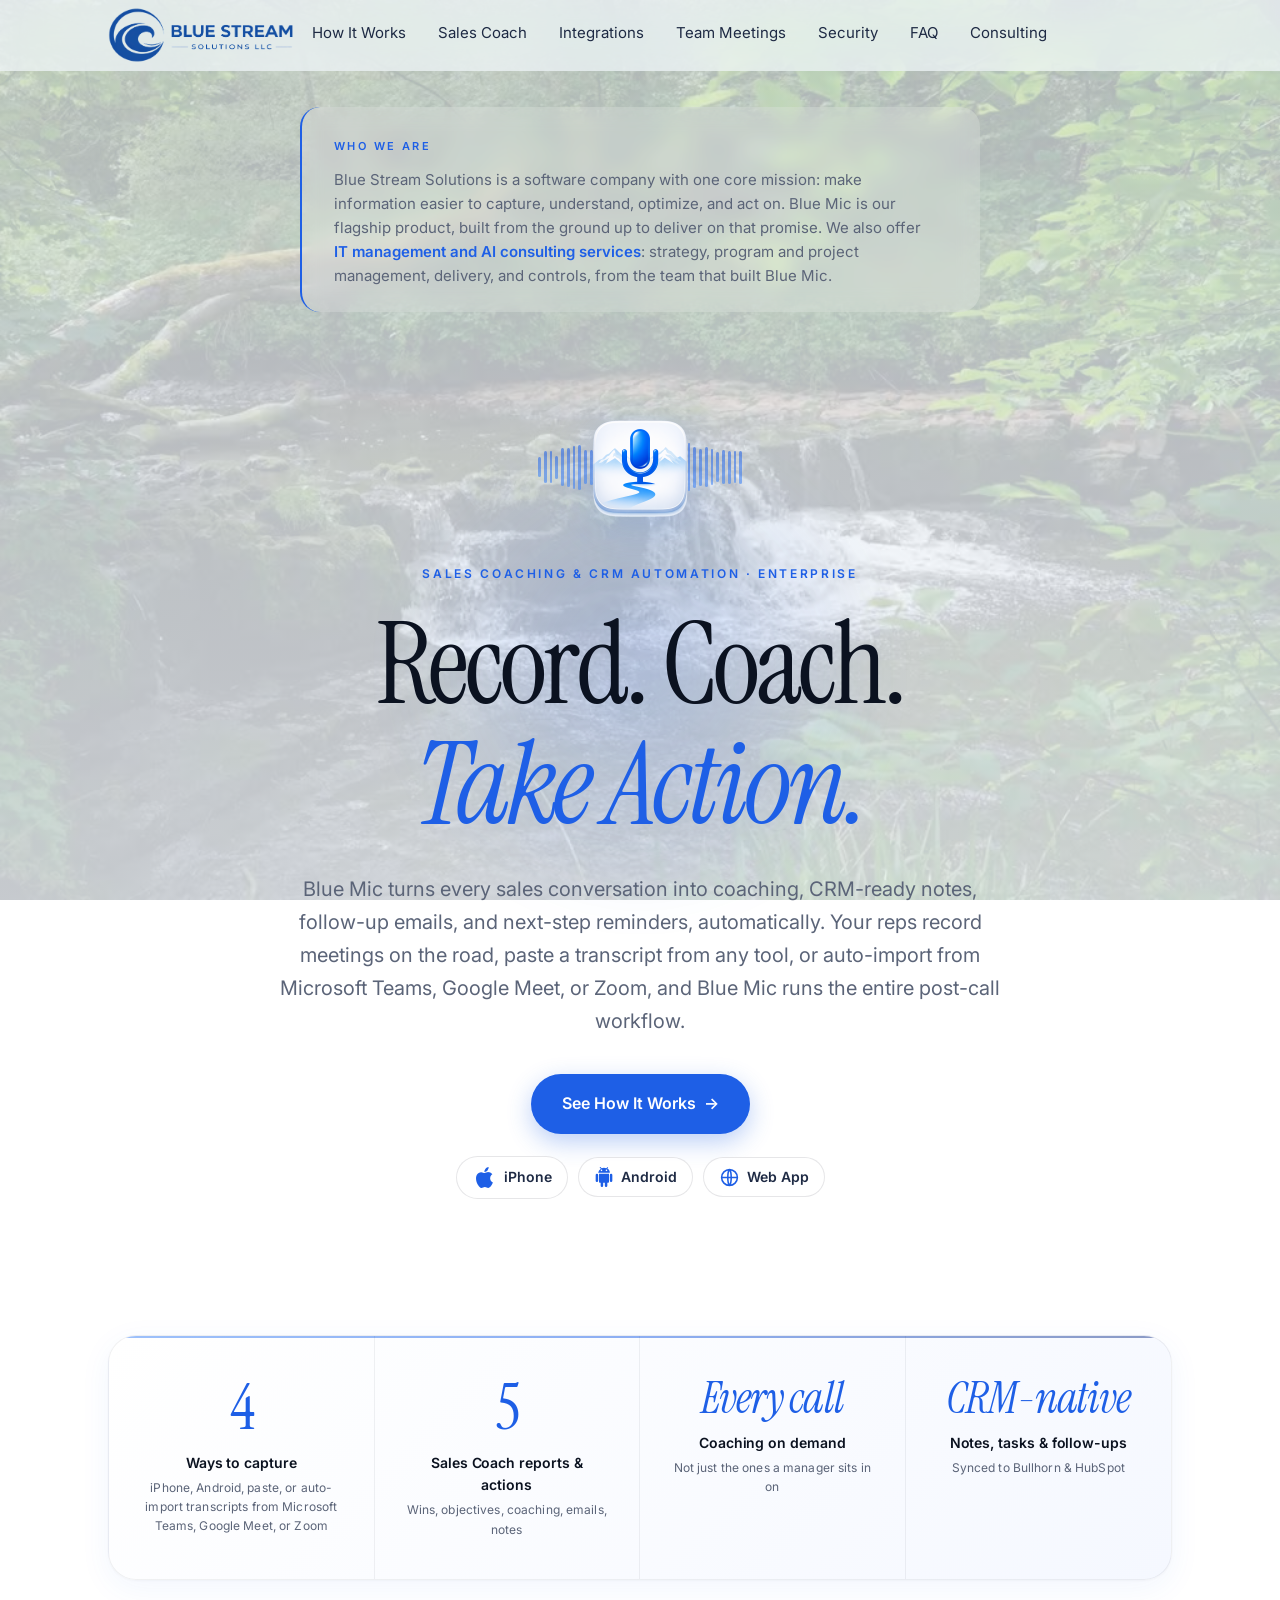
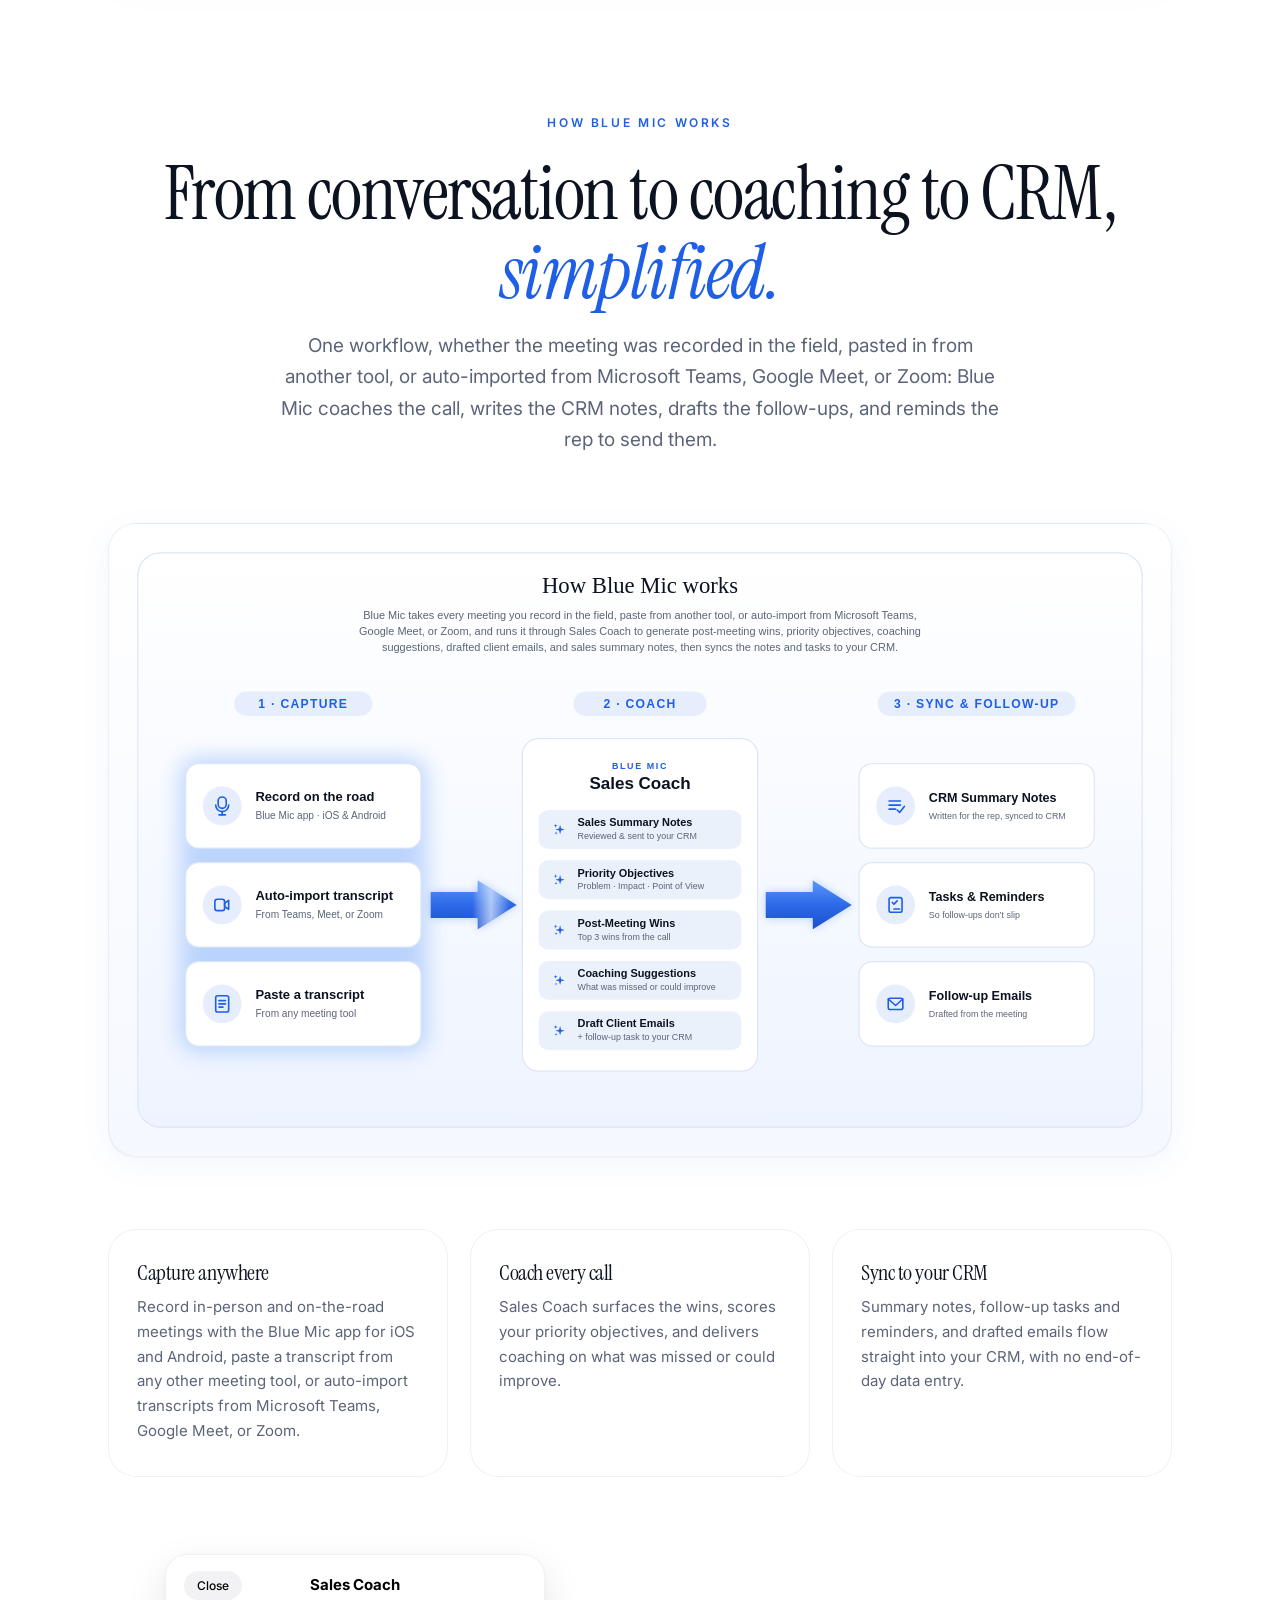
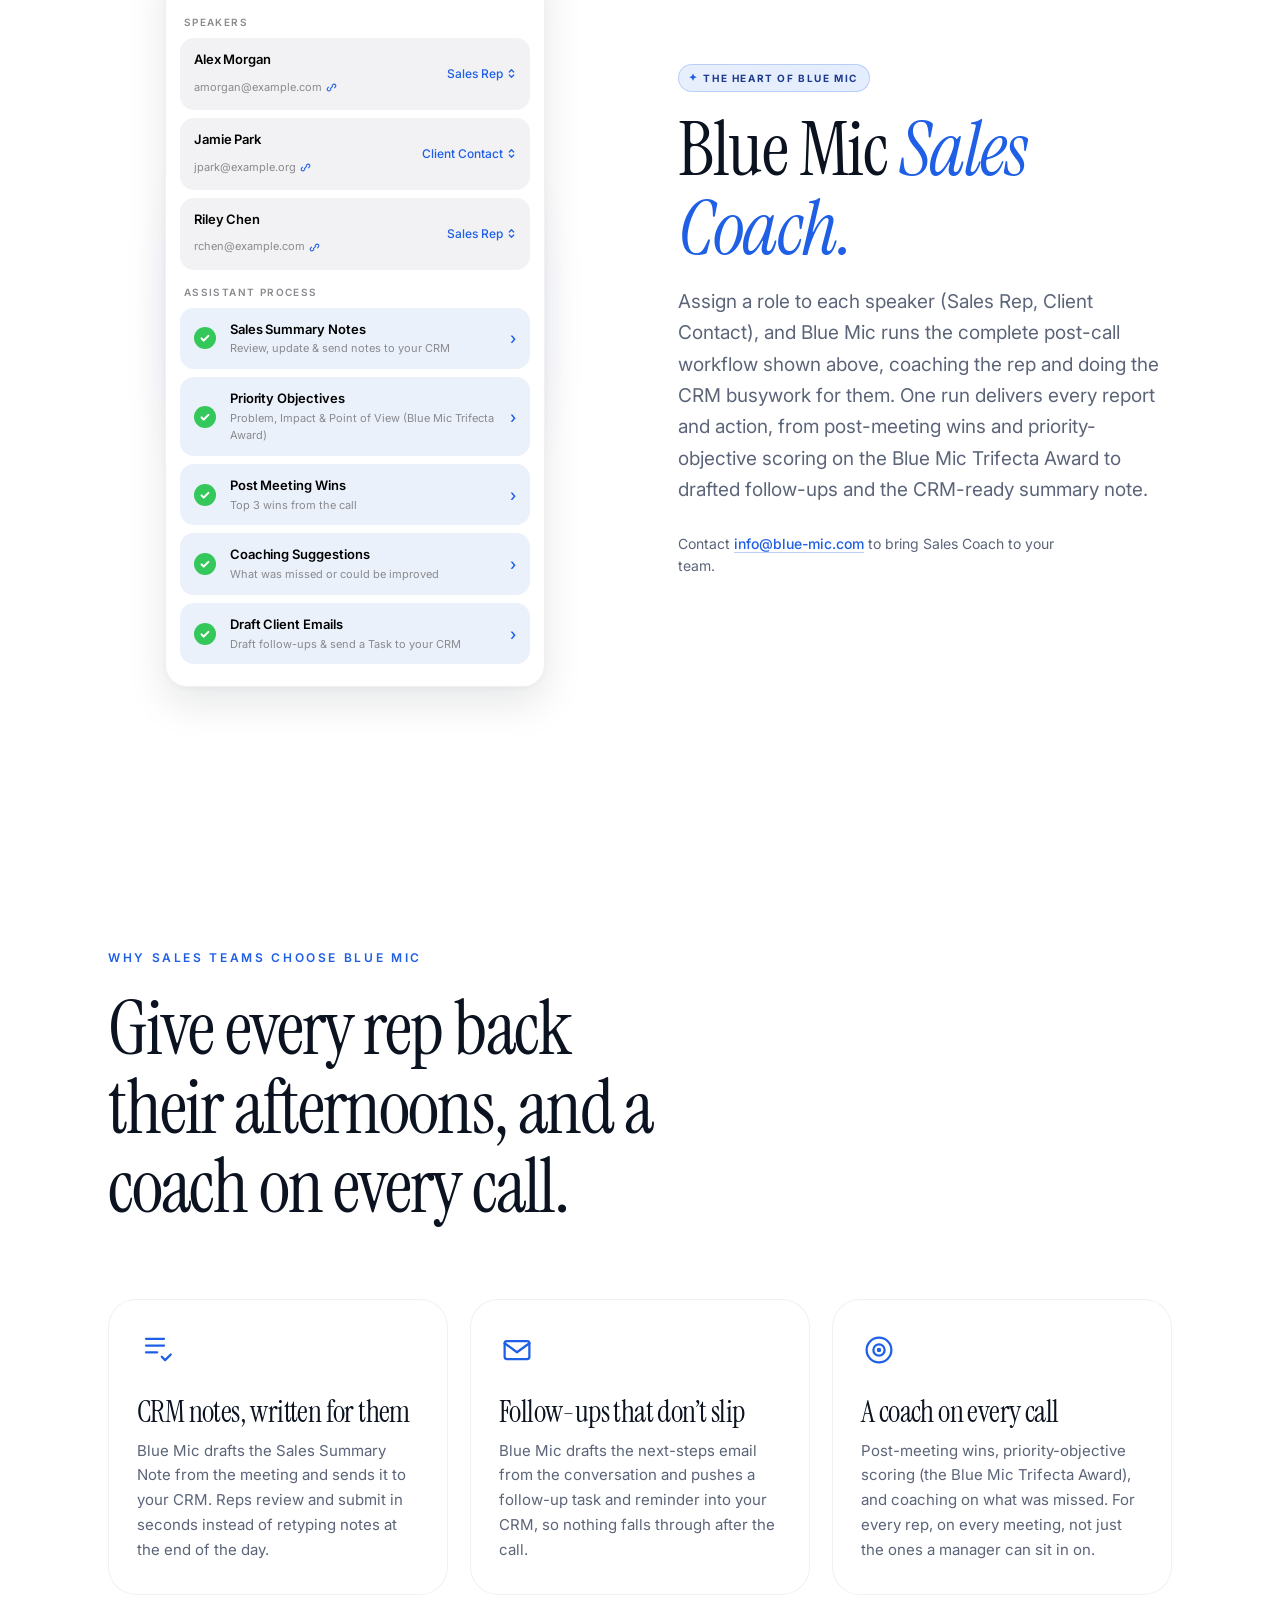
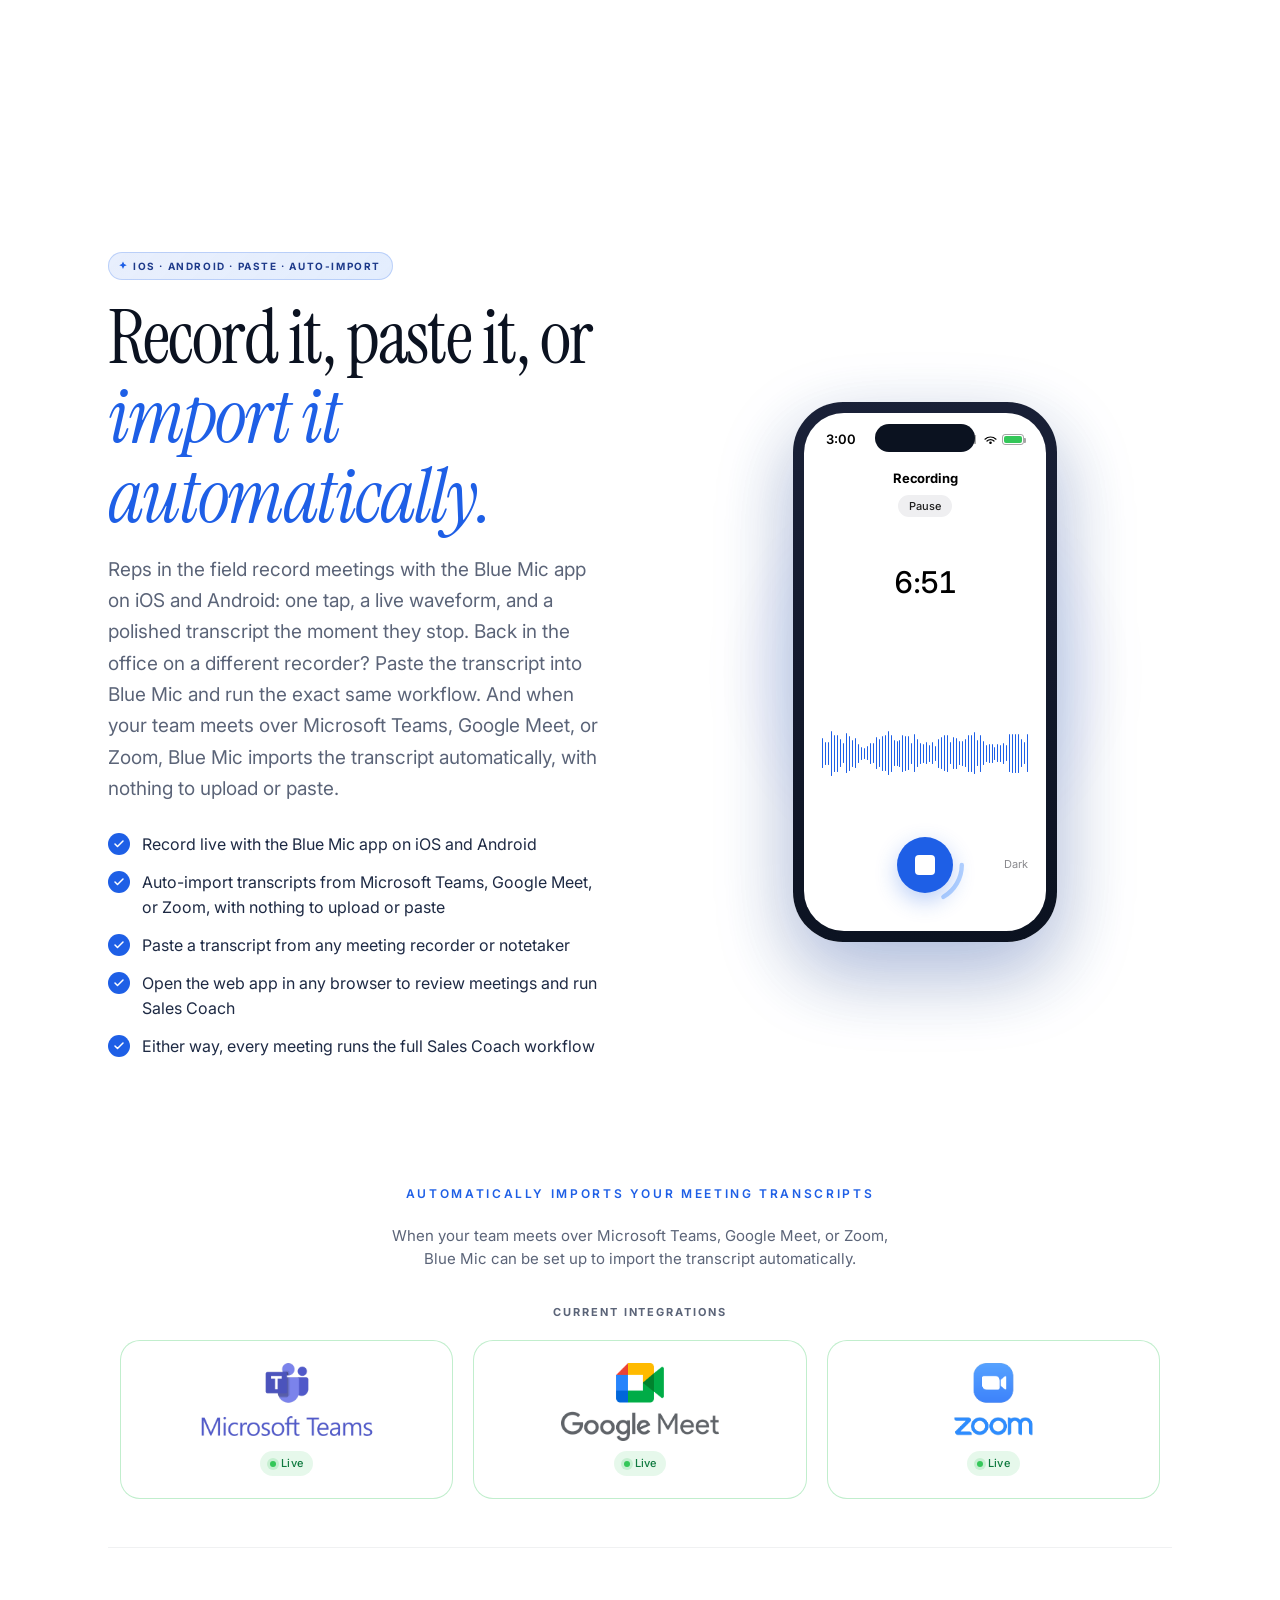
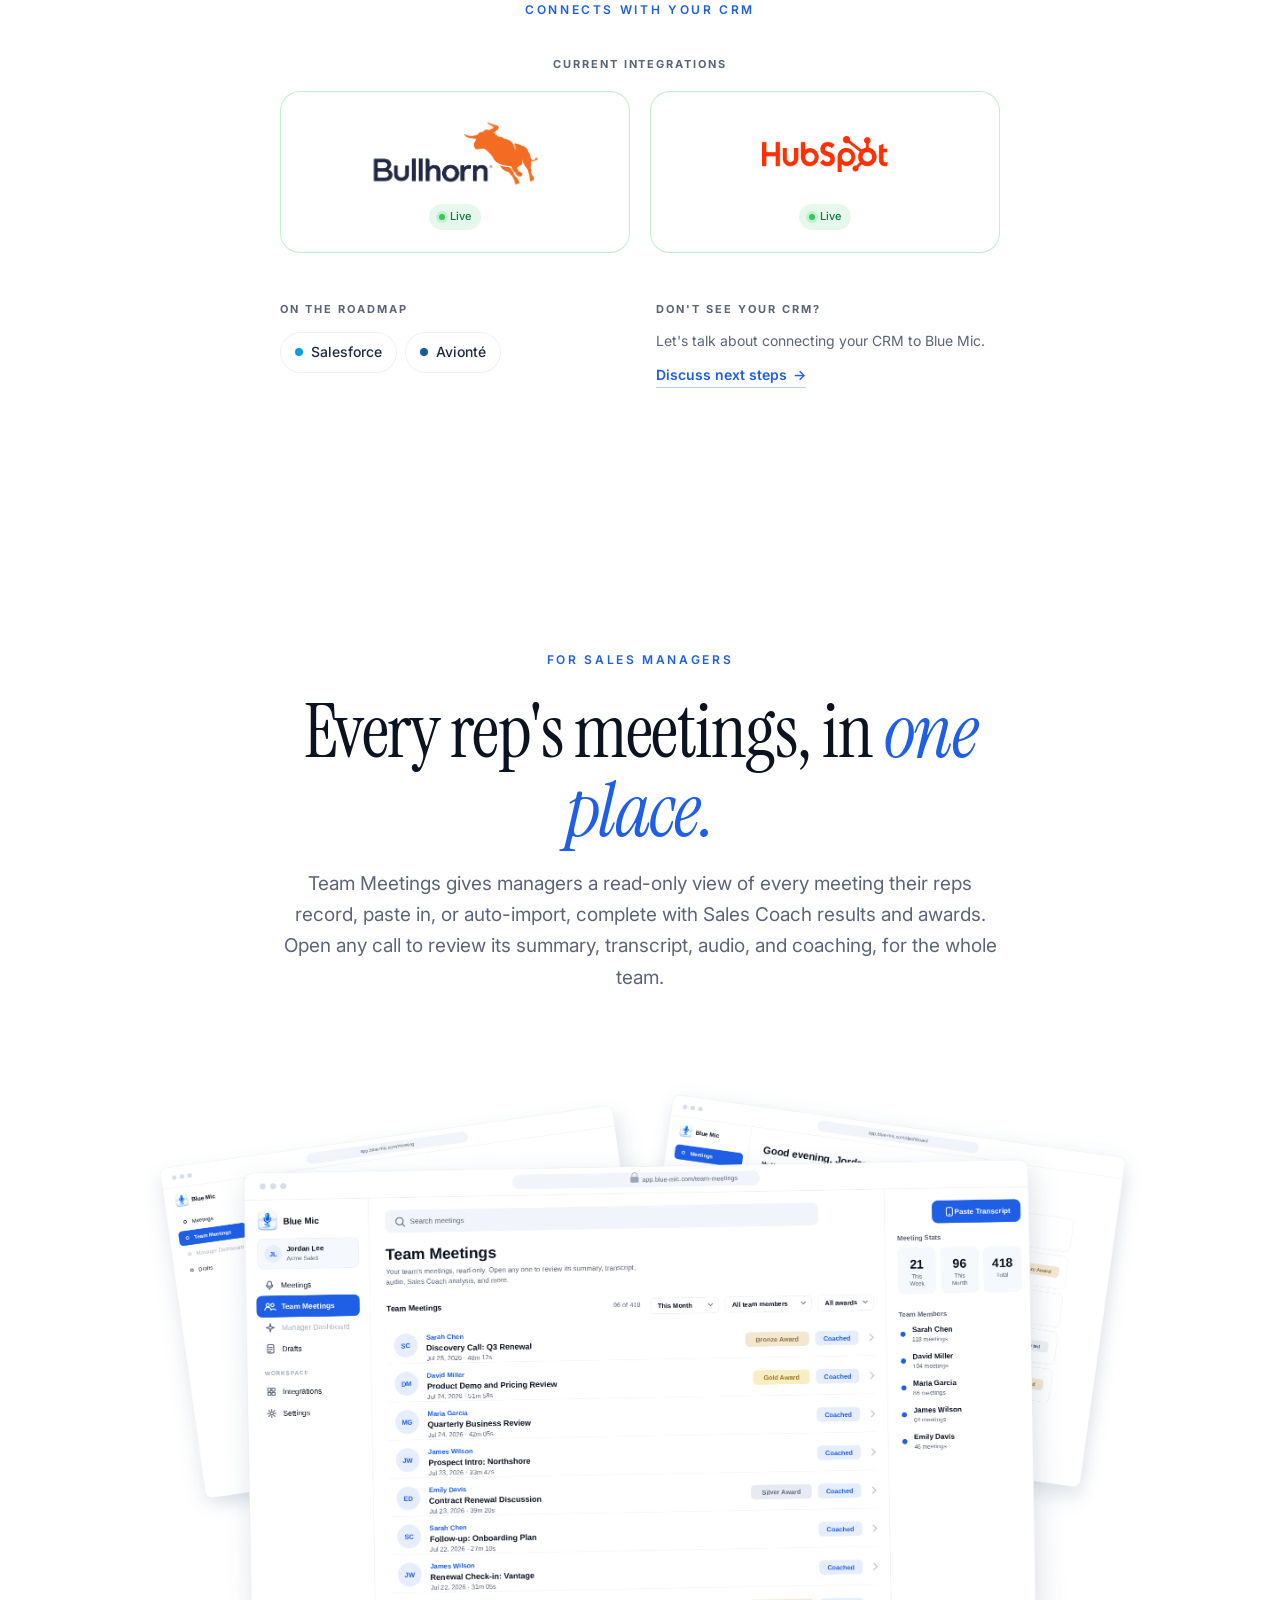
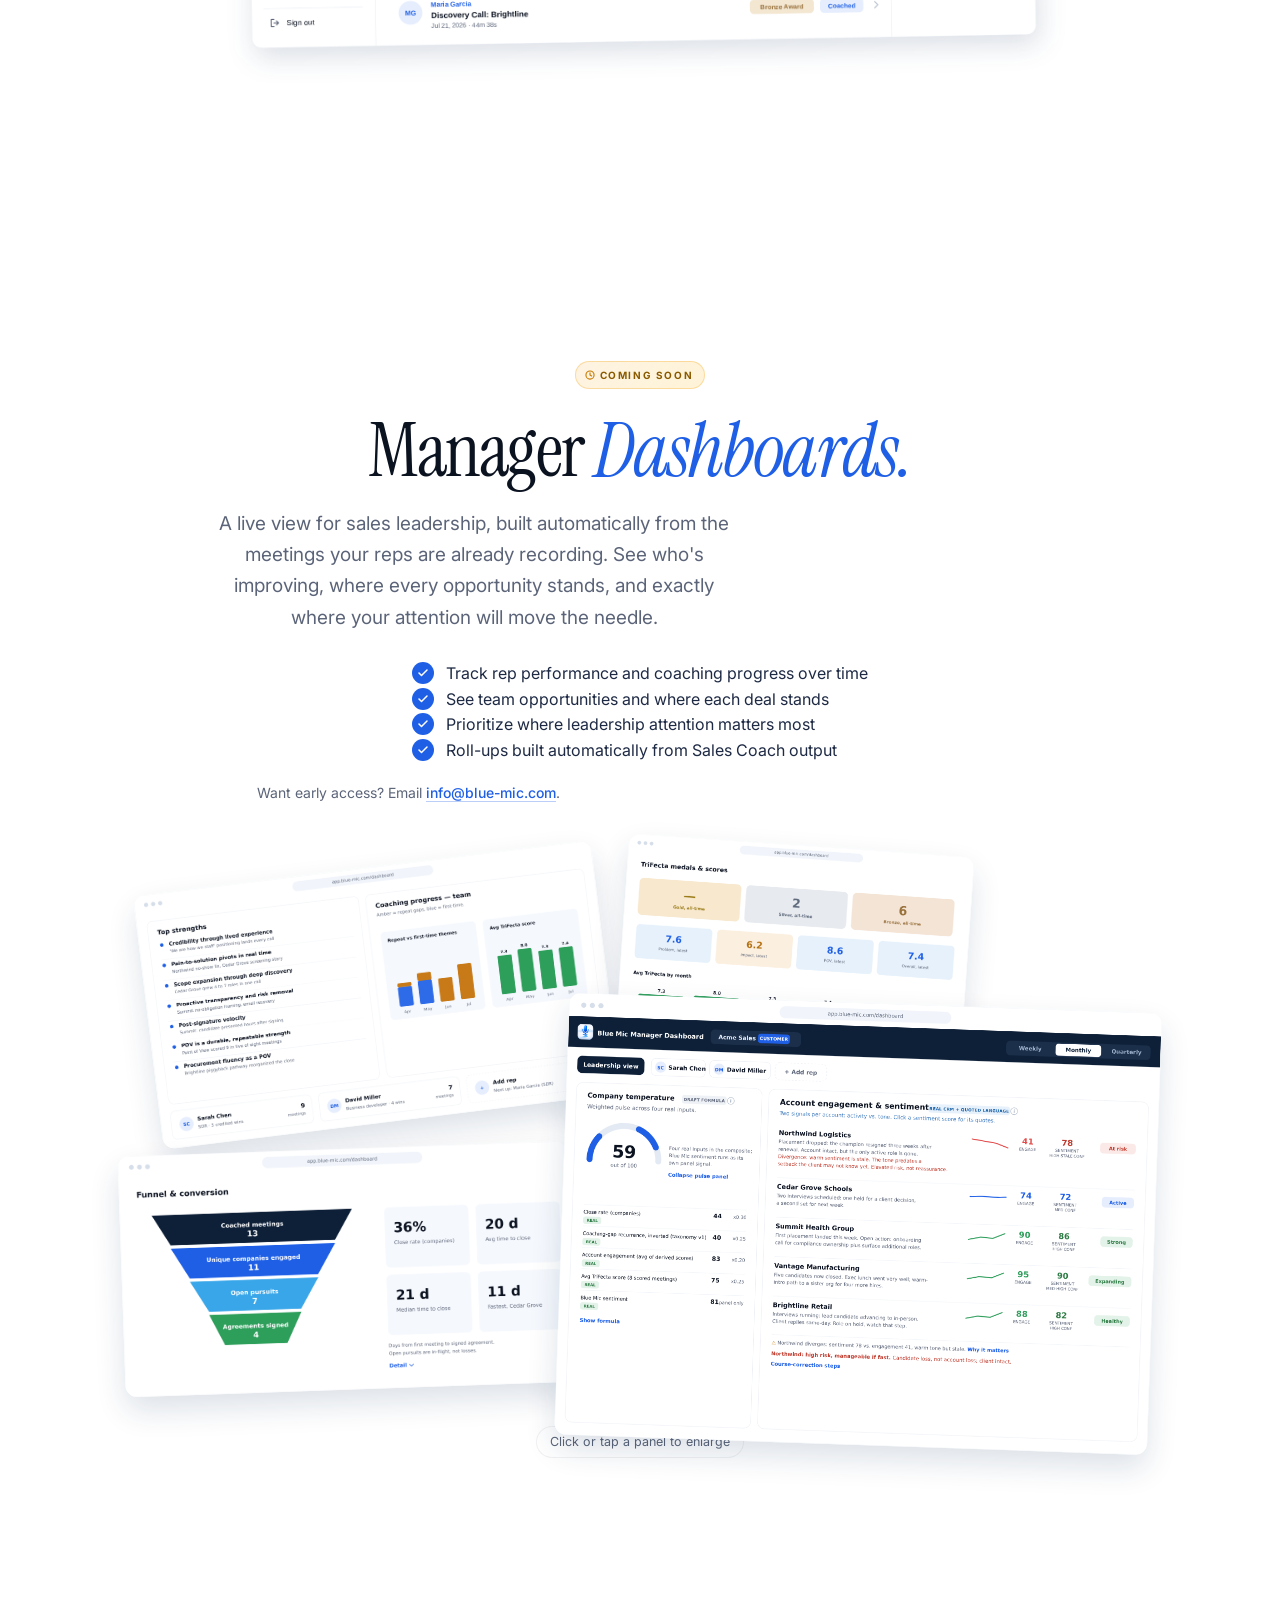
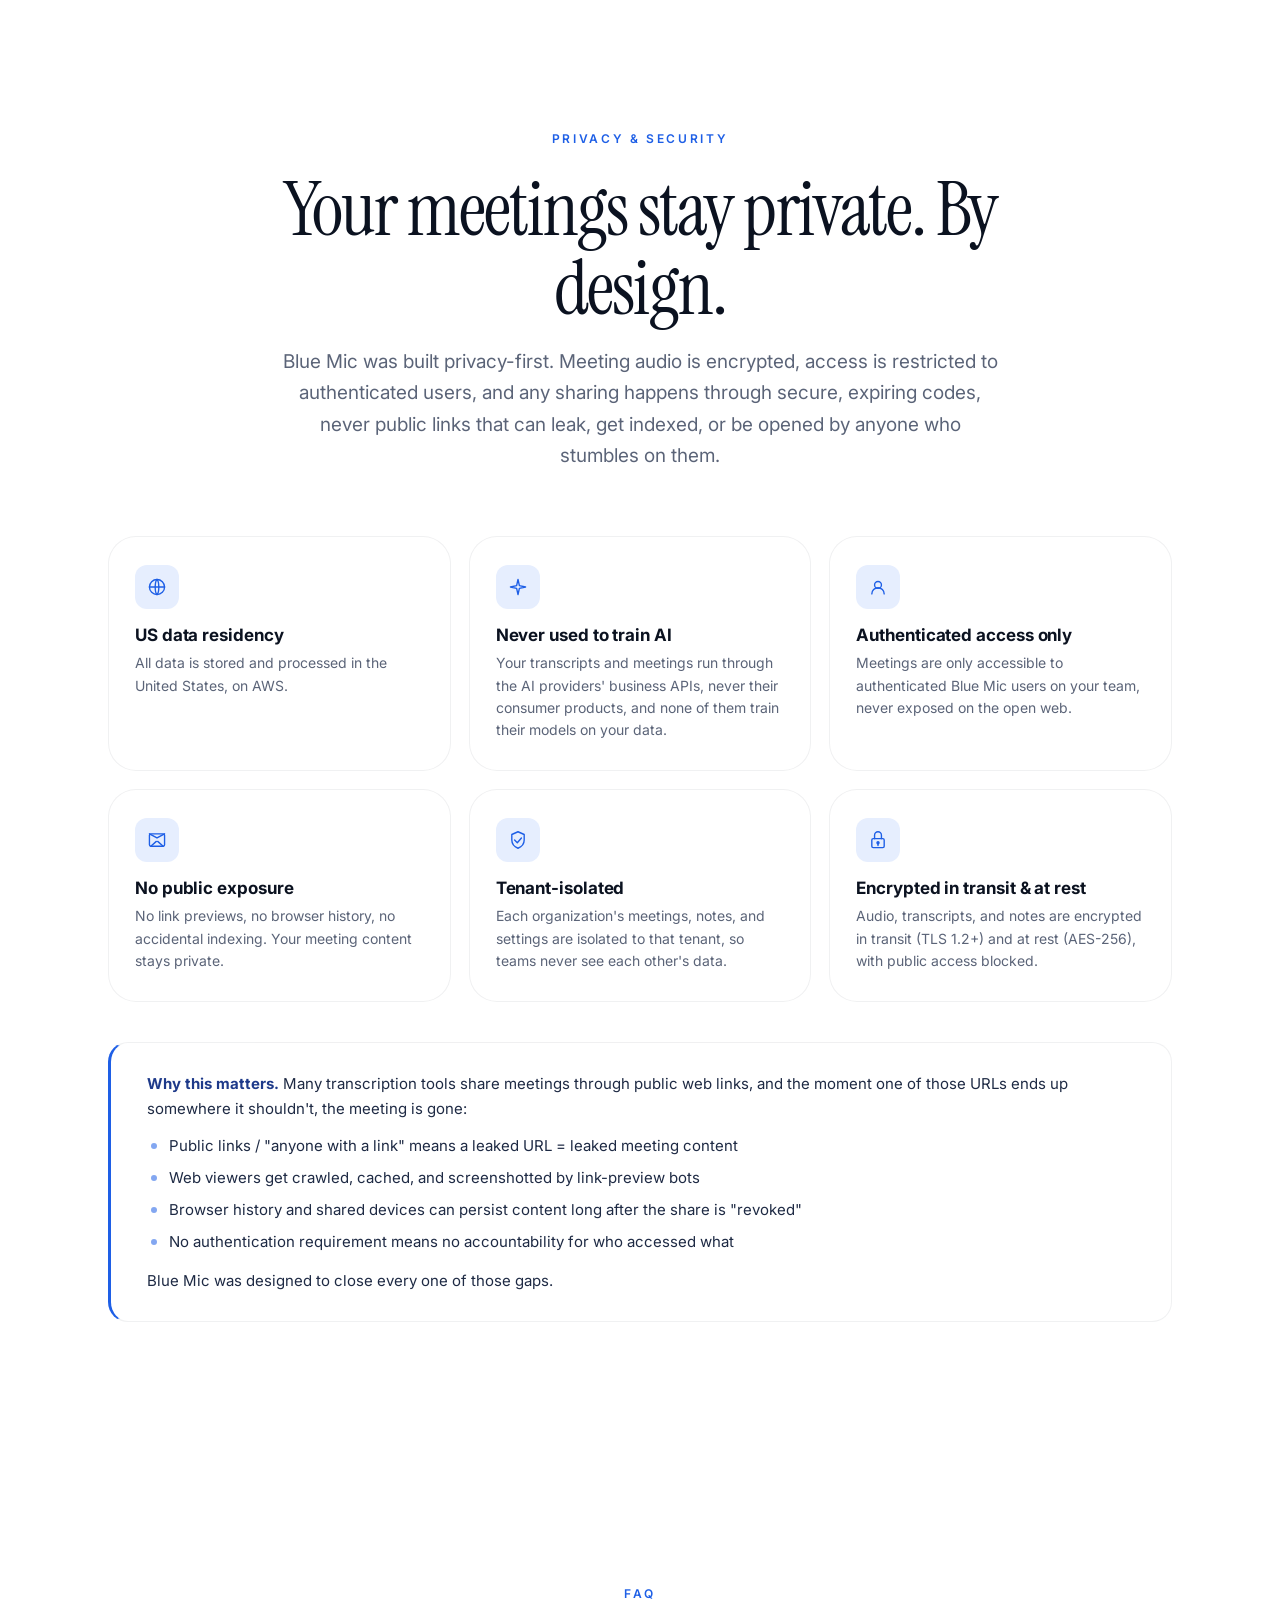
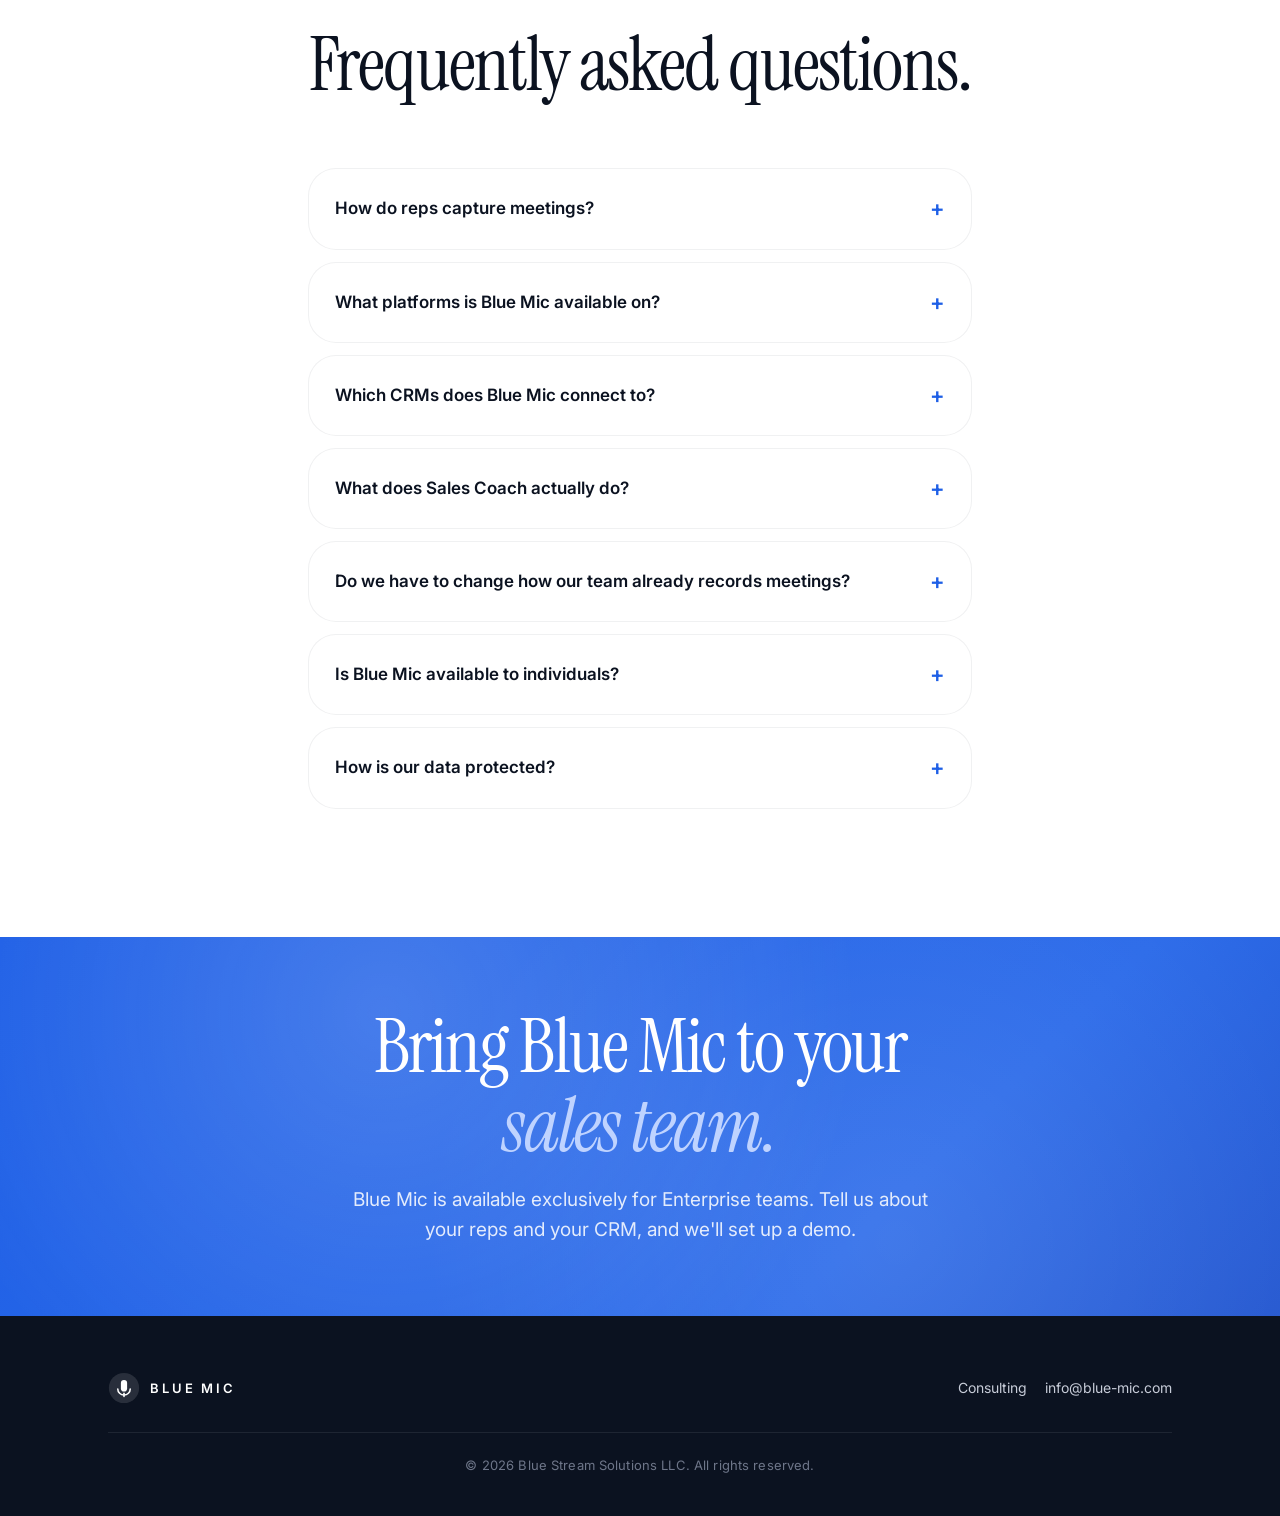
==== index.html @ 62199af9 "Add files via upload" ====
<!doctype html>
<html lang="en">
<head>
<meta charset="utf-8" />
<meta name="viewport" content="width=device-width,initial-scale=1,viewport-fit=cover" />
<title>Blue Stream Solutions | Blue Mic Sales Coaching &amp; CRM Automation for Enterprise Teams</title>
<meta name="description" content="Blue Mic turns every sales conversation into CRM-ready notes, coaching, follow-up emails, and next steps, automatically. Reps record on the road with the iOS &amp; Android app, paste a transcript from any tool, or auto-import from Microsoft Teams, Google Meet, or Zoom. Enterprise only." />
<meta name="theme-color" content="#F1F5FB" />
<meta property="og:title" content="Blue Stream Solutions | Blue Mic Sales Coaching &amp; CRM Automation for Enterprise Teams" />
<meta property="og:description" content="Blue Mic, by Blue Stream Solutions: every sales call, coached and in your CRM. It drafts summary notes, follow-up emails, and reminders, and syncs them straight into your CRM." />
<meta property="og:type" content="website" />
<meta property="og:image" content="https://bluestreamsolutions.com/blue-mic-workflow.png" />
<meta property="og:url" content="https://bluestreamsolutions.com/" />
<link rel="canonical" href="https://bluestreamsolutions.com/" />
<link rel="icon" type="image/png" href="favicon.png" />

<link rel="preconnect" href="https://fonts.googleapis.com" />
<link rel="preconnect" href="https://fonts.gstatic.com" crossorigin />
<link href="https://fonts.googleapis.com/css2?family=Instrument+Serif:ital@0;1&family=Inter:wght@400;500;600;700&display=swap" rel="stylesheet" />

<link rel="stylesheet" href="styles.css?v=2" />

<!-- v3 additions: Enterprise re-focus components (nav CTA, workflow figure,
     two-entry capture, manager dashboard preview, coming-soon badge). Kept
     inline so styles.css is untouched. -->
<style>
  /* Workflow figure (holds the SVG diagram) */
  .workflow-figure {
    margin: clamp(40px, 6vw, 68px) auto 0;
    max-width: 1120px;
    background: linear-gradient(180deg, #FFFFFF 0%, #F5F8FF 100%);
    border: 1px solid var(--line-soft);
    border-radius: var(--radius-lg);
    padding: clamp(14px, 2.4vw, 28px);
    box-shadow: 0 8px 32px rgba(30,95,230,0.06), 0 1px 3px rgba(11,18,32,0.04);
  }
  .workflow-figure img { width: 100%; height: auto; display: block; border-radius: 12px; }

  /* Coming-soon badge (amber variant of .tier-badge) */
  .tier-badge--soon {
    color: #8A5A00;
    background: linear-gradient(135deg, rgba(245,158,11,0.12), rgba(251,191,36,0.18));
    border-color: rgba(245,158,11,0.30);
  }
  .tier-badge--soon svg { color: #C77A00; }

  /* Manager dashboard preview card */
  .dash-card {
    position: relative;
    z-index: 1;
    width: 100%;
    max-width: 380px;
    background: white;
    border-radius: 22px;
    padding: 18px 16px 16px;
    box-shadow: 0 16px 40px rgba(11,18,32,0.10), 0 2px 6px rgba(11,18,32,0.04);
    border: 1px solid var(--line-soft);
    font-family: var(--font-sans);
    color: #000;
  }
  .dash-head { display: flex; justify-content: space-between; align-items: center; margin-bottom: 14px; padding: 0 2px; }
  .dash-title { font-size: 15px; font-weight: 700; letter-spacing: -0.01em; color: #0B1220; }
  .dash-soon {
    font-size: 10px; font-weight: 700; letter-spacing: 0.12em; text-transform: uppercase;
    color: #8A5A00; background: rgba(245,158,11,0.16); padding: 4px 9px; border-radius: 999px;
  }
  .dash-kpis { display: grid; grid-template-columns: 1fr 1fr; gap: 10px; margin-bottom: 16px; }
  .dash-kpi { background: #F5F8FF; border: 1px solid var(--line-soft); border-radius: 14px; padding: 12px 14px; }
  .dash-kpi .k { font-size: 9.5px; font-weight: 700; letter-spacing: 0.12em; text-transform: uppercase; color: var(--muted); margin-bottom: 7px; }
  .dash-kpi .v { font-family: var(--font-serif); font-size: 27px; line-height: 1; color: var(--blue); }
  .dash-label { font-size: 10px; font-weight: 700; letter-spacing: 0.14em; text-transform: uppercase; color: #8A8A8E; margin: 4px 2px 10px; }
  .dash-rep { display: grid; grid-template-columns: 58px 1fr 34px; gap: 10px; align-items: center; margin-bottom: 10px; font-size: 12px; color: var(--ink-2); }
  .dash-rep .nm { font-weight: 600; color: #0B1220; }
  .dash-bar { height: 8px; border-radius: 999px; background: var(--bg-soft); overflow: hidden; }
  .dash-bar span { display: block; height: 100%; border-radius: 999px; background: linear-gradient(90deg, var(--blue-bright), var(--blue)); }
  .dash-rep .pct { font-weight: 600; color: var(--ink); font-variant-numeric: tabular-nums; text-align: right; }
  /* CRM integrations: Bullhorn + HubSpot side by side */
  .crm-current-title { text-align: center; margin-bottom: 18px; }
  .crm-current-grid { display: grid; grid-template-columns: 1fr 1fr; gap: 20px; max-width: 720px; margin: 0 auto clamp(32px, 5vw, 48px); }
  .transcript-grid { display: grid; grid-template-columns: 1fr 1fr 1fr; gap: 20px; max-width: 1040px; margin: 0 auto clamp(32px, 5vw, 48px); }
  .crm-secondary { display: grid; grid-template-columns: 1fr 1fr; gap: 32px; max-width: 720px; margin: 0 auto; align-items: start; }
  @media (max-width: 760px) {
    .crm-current-grid { grid-template-columns: 1fr; max-width: 420px; }
    .transcript-grid { grid-template-columns: 1fr; max-width: 460px; }
    .crm-secondary { grid-template-columns: 1fr; max-width: 420px; gap: 28px; }
  }

  /* Platform availability badges (hero) */
  .platforms { display: flex; justify-content: center; align-items: center; flex-wrap: wrap; gap: 10px; margin-top: 22px; }
  .platform { display: inline-flex; align-items: center; gap: 7px; padding: 8px 15px; border: 1px solid var(--line); border-radius: 999px; background: rgba(255,255,255,0.72); font-size: 14px; font-weight: 600; color: var(--ink-2); }
  .platform svg { width: 15px; height: 15px; color: var(--blue); }

  /* Interactive Manager Dashboard mockup */
  .mgr-figure { position: relative; max-width: 1180px; margin: clamp(8px, 1.5vw, 20px) auto 0; aspect-ratio: 1860 / 1124; }
  .mgr-win { position: absolute; padding: 0; border: 0; background: none; -webkit-appearance: none; appearance: none; cursor: zoom-in; transform: translate(-50%, -50%) rotate(var(--rot, 0deg)); transform-origin: center; transition: transform .3s cubic-bezier(.2,.7,.2,1); }
  .mgr-win > img { width: 100%; height: auto; display: block; border-radius: 12px; box-shadow: 0 14px 30px rgba(16,48,92,0.14); transition: box-shadow .3s ease; }
  .mgr-win:hover, .mgr-win:focus-visible { transform: translate(-50%, -50%) rotate(var(--rot, 0deg)) scale(1.05) translateY(-10px); z-index: 30 !important; outline: none; }
  .mgr-win:hover > img, .mgr-win:focus-visible > img { box-shadow: 0 26px 52px rgba(16,48,92,0.20); }
  /* Single-image zoom (Team Meetings hero) */
  .img-zoom { display: block; width: 100%; padding: 0; border: 0; background: none; -webkit-appearance: none; appearance: none; cursor: zoom-in; transition: transform .3s cubic-bezier(.2,.7,.2,1); }
  .img-zoom > img { width: 100%; height: auto; display: block; }
  .img-zoom:hover, .img-zoom:focus-visible { transform: translateY(-6px) scale(1.015); outline: none; }
  .mgr-hint { position: absolute; left: 50%; bottom: 8px; transform: translateX(-50%); font-size: 12.5px; color: var(--muted); background: rgba(255,255,255,0.9); border: 1px solid var(--line-soft); padding: 5px 13px; border-radius: 999px; pointer-events: none; }
  .mgr-lightbox { position: fixed; inset: 0; z-index: 1000; display: flex; align-items: center; justify-content: center; padding: 3vmin; background: rgba(11,18,32,0.62); opacity: 0; visibility: hidden; transition: opacity .25s ease; cursor: zoom-out; }
  .mgr-lightbox.open { opacity: 1; visibility: visible; }
  .mgr-lightbox img { max-width: 95vw; max-height: 90vh; width: auto; height: auto; border-radius: 14px; box-shadow: 0 30px 90px rgba(0,0,0,0.45); cursor: zoom-out; }
  .mgr-lb-close { position: absolute; top: 18px; right: 22px; width: 46px; height: 46px; border-radius: 50%; border: 0; background: rgba(255,255,255,0.92); color: #0B1220; font-size: 26px; line-height: 1; cursor: pointer; }
  @media (max-width: 640px) { .mgr-hint { display: none; } }

  /* Tighter, vertically-centered CTA */
  .cta { padding: clamp(40px, 5.5vw, 76px) 0; }
  .cta > .container > *:last-child { margin-bottom: 0; }
  /* ===== Blue Stream Solutions: full-page water background + branding ===== */
  .page-bg { position: fixed; inset: 0; z-index: -1; pointer-events: none; overflow: hidden; background-image: url('hero-poster.jpg?v=7'); background-size: cover; background-position: center 60%; background-color: #0B1220; }
  .page-bg-video { position: absolute; inset: 0; width: 100%; height: 100%; object-fit: cover; object-position: center 60%; opacity: 0; transition: opacity 2.5s ease; }
  .page-bg-video.is-active { opacity: 1; }
  .page-bg-tint { position: absolute; inset: 0; background: linear-gradient(180deg, rgba(241,245,251,0.72) 0%, rgba(241,245,251,0.82) 100%); }
  @media (prefers-reduced-motion: reduce) { .page-bg-video { display: none; } .page-bg-tint { background: var(--bg); } }
  @media (max-width: 600px) { .page-bg-tint { background: linear-gradient(180deg, rgba(241,245,251,0.80) 0%, rgba(241,245,251,0.88) 100%); } }
  body { background: transparent; }
  .bg-stage { display: none; }
  /* cascade shows through the content bands; white cards stay opaque for legibility */
  .hero, .stats-ribbon-section, #works, #why, section.product, #team-meetings, #managers, #security, #faq { background: transparent !important; border-top-color: transparent !important; border-bottom-color: transparent !important; }
  /* "Who we are" frosted band */
  .bss-intro { padding: clamp(20px, 3vw, 36px) 0 clamp(10px, 2vw, 28px); background: transparent; }
  .hero { padding-top: clamp(40px, 5.5vw, 66px); }
  .bss-intro .container { }
  .bss-intro-inner { max-width: 680px; margin: 0 auto; padding: clamp(18px,2.4vw,24px) clamp(24px,3.5vw,32px); background: rgba(255,255,255,0.18); backdrop-filter: blur(10px); -webkit-backdrop-filter: blur(10px); border-left: 2px solid var(--blue); border-radius: var(--radius); text-align: left; }
  .bss-intro-eyebrow { display: inline-block; font-family: var(--font-sans); font-size: 11px; font-weight: 600; letter-spacing: 0.22em; text-transform: uppercase; color: var(--blue); margin-bottom: 12px; }
  .bss-intro-copy { max-width: 600px; }
  .bss-intro-copy p { font-family: var(--font-sans); font-size: 15px; line-height: 1.6; color: var(--muted); margin: 0; }
  /* Blue Stream nav logo */
  .brand-img { height: 56px; width: auto; max-width: 280px; display: block; object-fit: contain; }
  @media (max-width: 760px) { .brand-img { height: 48px; max-width: 240px; } }
  /* Bigger iPhone (Apple) + Android glyphs in the hero platform badges */
  .platform svg { flex-shrink: 0; }
  .platform:nth-child(1) svg { width: 25px; height: 25px; }  /* Apple (glyph has more whitespace) */
  .platform:nth-child(2) svg { width: 20px; height: 20px; }  /* Android */
  .platform:nth-child(3) svg { width: 21px; height: 21px; }  /* Web App */
</style>

<script>
  /* Always start at the top on refresh / navigation. */
  if ('scrollRestoration' in history) {
    history.scrollRestoration = 'manual';
  }
  window.addEventListener('pageshow', function() {
    window.scrollTo(0, 0);
  });
</script>
</head>
<body>

<!-- Full-page ambient cascade video (Blue Stream Solutions branding) -->
<div class="page-bg" aria-hidden="true">
  <video class="page-bg-video page-bg-video--a" autoplay muted playsinline preload="auto">
    <source src="hero-stream-prod.mp4?v=7" type="video/mp4" />
  </video>
  <video class="page-bg-video page-bg-video--b" muted playsinline preload="auto">
    <source src="hero-stream-prod.mp4?v=7" type="video/mp4" />
  </video>
  <div class="page-bg-tint"></div>
</div>
<script>
  (function() {
    var vidA = document.querySelector('.page-bg-video--a');
    var vidB = document.querySelector('.page-bg-video--b');
    if (!vidA || !vidB) return;
    var FADE = 2.5;
    vidA.addEventListener('playing', function reveal() {
      vidA.classList.add('is-active');
      vidA.removeEventListener('playing', reveal);
    });
    function watchForSwap(active, inactive) {
      function onTime() {
        if (!active.duration || isNaN(active.duration)) return;
        if (active.currentTime >= active.duration - FADE) {
          active.removeEventListener('timeupdate', onTime);
          inactive.currentTime = 0;
          var p = inactive.play();
          if (p && typeof p.catch === 'function') p.catch(function(){});
          inactive.classList.add('is-active');
          active.classList.remove('is-active');
          setTimeout(function() { active.pause(); active.currentTime = 0; }, FADE * 1000);
          watchForSwap(inactive, active);
        }
      }
      active.addEventListener('timeupdate', onTime);
    }
    if (vidA.readyState >= 1) { watchForSwap(vidA, vidB); }
    else { vidA.addEventListener('loadedmetadata', function() { watchForSwap(vidA, vidB); }, { once: true }); }
  })();
</script>

<div class="bg-stage" aria-hidden="true"></div>

<!-- Nav -->
<header class="nav">
  <div class="container nav-row">
    <a href="#top" class="brand" aria-label="Blue Stream Solutions home">
      <img class="brand-img" src="bluestreamsolutionsllc.png" alt="Blue Stream Solutions"
           onerror="this.style.display='none'; this.nextElementSibling.style.display='flex';">
      <span class="brand-fallback" style="display:none; align-items:center; gap:10px;">
        <svg viewBox="0 0 36 36" xmlns="http://www.w3.org/2000/svg" aria-hidden="true" style="width:32px;height:32px;">
          <defs><linearGradient id="lg" x1="0" y1="0" x2="36" y2="36" gradientUnits="userSpaceOnUse">
            <stop offset="0%" stop-color="#3B82F6"/><stop offset="55%" stop-color="#1E5FE6"/><stop offset="100%" stop-color="#1E3A8A"/>
          </linearGradient></defs>
          <path d="M27 9.5 A14 14 0 1 0 27 26.5" fill="none" stroke="url(#lg)" stroke-width="3" stroke-linecap="round"/>
          <path d="M11 18 q 3.5 -4 7 0 t 7 0" fill="none" stroke="url(#lg)" stroke-width="2.4" stroke-linecap="round"/>
        </svg>
        Blue Stream Solutions
      </span>
    </a>
    <nav class="nav-links" aria-label="Primary">
      <a href="#works">How It Works</a>
      <a href="#coach">Sales Coach</a>
      <a href="#integrations">Integrations</a>
      <a href="#team-meetings">Team Meetings</a>
      <a href="#security">Security</a>
      <a href="#faq">FAQ</a>
      <a href="consulting.html">Consulting</a>
    </nav>
    <div class="nav-cta">
      <button class="nav-burger" aria-label="Open menu" aria-expanded="false" aria-controls="mobile-menu" type="button">
        <span></span><span></span><span></span>
      </button>
    </div>
  </div>
</header>

<div id="mobile-menu" class="mobile-menu" aria-hidden="true">
  <nav class="mobile-menu-links" aria-label="Mobile primary">
    <a href="#works">How It Works</a>
    <a href="#coach">Sales Coach</a>
    <a href="#integrations">Integrations</a>
    <a href="#team-meetings">Team Meetings</a>
    <a href="#security">Security</a>
    <a href="#faq">FAQ</a>
    <a href="consulting.html">Consulting</a>
  </nav>
</div>

<main id="top">

<!-- Blue Stream Solutions intro band -->
<section class="bss-intro">
  <div class="container">
    <div class="bss-intro-inner">
      <span class="bss-intro-eyebrow">Who we are</span>
      <div class="bss-intro-copy">
        <p>Blue Stream Solutions is a software company with one core mission: make information easier to capture, understand, optimize, and act on. Blue Mic is our flagship product, built from the ground up to deliver on that promise. We also offer <a href="consulting.html" style="color:var(--blue); font-weight:600;">IT management and AI consulting services</a>: strategy, program and project management, delivery, and controls, from the team that built Blue Mic.</p>
      </div>
    </div>
  </div>
</section>

<!-- Hero -->
<section class="hero">
  <div class="container">
    <div class="hero-glow" aria-hidden="true"></div>

    <div class="hero-mark">
      <div class="waveform" aria-hidden="true"></div>
      <img class="hero-logo-img" src="logo.png" alt="Blue Mic"
           onerror="this.style.display='none'; this.nextElementSibling.style.display='block'">
      <svg class="hero-logo-svg" viewBox="0 0 96 96" xmlns="http://www.w3.org/2000/svg" aria-hidden="true" style="display:none;">
        <defs>
          <linearGradient id="hg" x1="0" y1="0" x2="96" y2="96" gradientUnits="userSpaceOnUse">
            <stop offset="0%"  stop-color="#3B82F6"/>
            <stop offset="55%" stop-color="#1E5FE6"/>
            <stop offset="100%" stop-color="#1E3A8A"/>
          </linearGradient>
        </defs>
        <circle cx="48" cy="48" r="46" fill="url(#hg)"/>
        <rect x="38" y="22" width="20" height="36" rx="10" fill="white"/>
        <path d="M28 50a20 20 0 0040 0" stroke="white" stroke-width="4.5" stroke-linecap="round" fill="none"/>
        <line x1="48" y1="64" x2="48" y2="74" stroke="white" stroke-width="4.5" stroke-linecap="round"/>
      </svg>
    </div>

    <span class="eyebrow">Sales Coaching &amp; CRM Automation &middot; Enterprise</span>
    <h1>Record. Coach.<br><span class="italic">Take Action.</span></h1>
    <p class="lede">
      Blue Mic turns every sales conversation into coaching, CRM-ready notes, follow-up emails, and next-step reminders, automatically. Your reps record meetings on the road, paste a transcript from any tool, or auto-import from Microsoft Teams, Google Meet, or Zoom, and Blue Mic runs the entire post-call workflow.
    </p>
    <div class="hero-cta">
      <a class="btn btn-primary btn-lg" href="#works">See How It Works <span class="arrow">&rarr;</span></a>
    </div>
    <div class="platforms" aria-label="Available on iPhone, Android, and the Web App">
      <span class="platform"><svg viewBox="0 0 24 24" fill="currentColor" aria-hidden="true"><path d="M18.71 19.5c-.83 1.24-1.71 2.45-3.05 2.47-1.34.03-1.77-.79-3.29-.79-1.53 0-2 .77-3.27.82-1.31.05-2.3-1.32-3.14-2.53C4.25 17 2.94 12.45 4.7 9.39c.87-1.52 2.43-2.48 4.12-2.51 1.28-.02 2.5.87 3.29.87.78 0 2.26-1.07 3.81-.91.65.03 2.47.26 3.64 1.98-.09.06-2.17 1.28-2.15 3.81.03 3.02 2.65 4.03 2.68 4.04-.03.07-.42 1.44-1.38 2.83M13 3.5c.73-.83 1.94-1.46 2.94-1.5.13 1.17-.34 2.35-1.04 3.19-.69.85-1.83 1.51-2.95 1.42-.15-1.15.41-2.35 1.05-3.11z"/></svg> iPhone</span>
      <span class="platform"><svg viewBox="0 0 24 24" fill="currentColor" aria-hidden="true"><path d="M6 18c0 .55.45 1 1 1h1v3.5a1.5 1.5 0 003 0V19h2v3.5a1.5 1.5 0 003 0V19h1c.55 0 1-.45 1-1V8H6v10zM3.5 8A1.5 1.5 0 002 9.5v7a1.5 1.5 0 003 0v-7A1.5 1.5 0 003.5 8zm17 0a1.5 1.5 0 00-1.5 1.5v7a1.5 1.5 0 003 0v-7A1.5 1.5 0 0020.5 8zm-4.97-5.84l1.3-1.3a.5.5 0 00-.7-.7l-1.48 1.48A6.94 6.94 0 0012 1c-1.02 0-1.98.22-2.85.62L7.67.14a.5.5 0 00-.7.7l1.3 1.3A6.98 6.98 0 005 7h14c0-2.03-.87-3.86-2.47-5.14zM9 5a1 1 0 110-2 1 1 0 010 2zm6 0a1 1 0 110-2 1 1 0 010 2z"/></svg> Android</span>
      <span class="platform"><svg viewBox="0 0 24 24" fill="none" stroke="currentColor" stroke-width="1.8" aria-hidden="true"><circle cx="12" cy="12" r="9"/><path d="M3 12h18M12 3c2.6 2.6 2.6 15.4 0 18M12 3c-2.6 2.6-2.6 15.4 0 18"/></svg> Web App</span>
    </div>

  </div>
</section>

<!-- Stats: metric ribbon -->
<section class="stats-ribbon-section" style="padding: clamp(40px, 6vw, 64px) 0 0;">
  <div class="container">
    <div class="stats-ribbon">
      <div class="ribbon-stat">
        <div class="ribbon-num">4</div>
        <div class="ribbon-label">Ways to capture</div>
        <div class="ribbon-sub">iPhone, Android, paste, or auto-import transcripts from Microsoft Teams, Google Meet, or Zoom</div>
      </div>
      <div class="ribbon-stat">
        <div class="ribbon-num">5</div>
        <div class="ribbon-label">Sales Coach reports &amp; actions</div>
        <div class="ribbon-sub">Wins, objectives, coaching, emails, notes</div>
      </div>
      <div class="ribbon-stat">
        <div class="ribbon-num ribbon-num--text">Every call</div>
        <div class="ribbon-label">Coaching on demand</div>
        <div class="ribbon-sub">Not just the ones a manager sits in on</div>
      </div>
      <div class="ribbon-stat">
        <div class="ribbon-num ribbon-num--text">CRM-native</div>
        <div class="ribbon-label">Notes, tasks &amp; follow-ups</div>
        <div class="ribbon-sub">Synced to Bullhorn &amp; HubSpot</div>
      </div>
    </div>
  </div>
</section>

<!-- How Blue Mic Works (workflow graphic + 3-beat) -->
<section id="works" class="works reveal">
  <div class="container" style="text-align:center;">
    <span class="eyebrow">How Blue Mic Works</span>
    <h2 style="max-width:28ch; margin-left:auto; margin-right:auto;">From conversation to coaching to CRM, <span class="italic">simplified.</span></h2>
    <p class="lede" style="margin: 18px auto 0; text-align:center;">
      One workflow, whether the meeting was recorded in the field, pasted in from another tool, or auto-imported from Microsoft Teams, Google Meet, or Zoom: Blue Mic coaches the call, writes the CRM notes, drafts the follow-ups, and reminds the rep to send them.
    </p>

    <figure class="workflow-figure">
      <img src="blue-mic-workflow.svg?v=3" alt="The Blue Mic workflow: capture a meeting by recording on the road with the iOS or Android app, pasting a transcript, or auto-importing from Microsoft Teams, Google Meet, or Zoom, run Sales Coach to surface wins, score priority objectives, and generate coaching, then sync summary notes, follow-up tasks and reminders, and drafted emails back to your CRM." />
    </figure>

    <div class="three-beats">
      <article class="beat">
        <h3>Capture anywhere</h3>
        <p>Record in-person and on-the-road meetings with the Blue Mic app for iOS and Android, paste a transcript from any other meeting tool, or auto-import transcripts from Microsoft Teams, Google Meet, or Zoom.</p>
      </article>
      <article class="beat">
        <h3>Coach every call</h3>
        <p>Sales Coach surfaces the wins, scores your priority objectives, and delivers coaching on what was missed or could improve.</p>
      </article>
      <article class="beat">
        <h3>Sync to your CRM</h3>
        <p>Summary notes, follow-up tasks and reminders, and drafted emails flow straight into your CRM, with no end-of-day data entry.</p>
      </article>
    </div>
  </div>

  <div class="container" id="coach" style="margin-top: clamp(44px, 6vw, 80px);">
    <div class="product-row reverse">
      <div class="product-text">
        <span class="tier-badge tier-badge--solo">
          <svg viewBox="0 0 12 12" fill="currentColor" aria-hidden="true"><path d="M6 0.5l1.4 3.1L10.5 5l-3.1 1.4L6 9.5 4.6 6.4 1.5 5l3.1-1.4z"/></svg>
          The heart of Blue Mic
        </span>
        <h2>Blue Mic <span class="italic">Sales Coach.</span></h2>
        <p class="lede">
          Assign a role to each speaker (Sales Rep, Client Contact), and Blue Mic runs the complete post-call workflow shown above, coaching the rep and doing the CRM busywork for them. One run delivers every report and action, from post-meeting wins and priority-objective scoring on the Blue Mic Trifecta Award to drafted follow-ups and the CRM-ready summary note.
        </p>
        <p class="contact-line">
          Contact <a href="mailto:info@blue-mic.com">info@blue-mic.com</a> to bring Sales Coach to your team.
        </p>
      </div>

      <div class="product-visual">
        <div class="coach-card" aria-hidden="true">
          <div class="coach-head">
            <span class="coach-close">Close</span>
            <span class="coach-title">Sales Coach</span>
            <span></span>
          </div>

          <div class="coach-section-label">Speakers</div>

          <div class="coach-speaker">
            <div class="coach-speaker-info">
              <div class="name">Alex Morgan</div>
              <div class="email">amorgan@example.com
                <svg class="link-icon" viewBox="0 0 16 16" fill="none" stroke="currentColor" stroke-width="1.6" stroke-linecap="round" stroke-linejoin="round" aria-hidden="true"><path d="M6.5 9.5l3-3"/><path d="M9 5l1.2-1.2a2.4 2.4 0 113.4 3.4L12.4 8.4"/><path d="M7 11l-1.2 1.2a2.4 2.4 0 11-3.4-3.4L3.6 7.6"/></svg>
              </div>
            </div>
            <div class="role">Sales Rep
              <svg viewBox="0 0 12 14" fill="none" stroke="currentColor" stroke-width="1.6" stroke-linecap="round" stroke-linejoin="round" aria-hidden="true"><path d="M3 5l3-3 3 3"/><path d="M3 9l3 3 3-3"/></svg>
            </div>
          </div>

          <div class="coach-speaker">
            <div class="coach-speaker-info">
              <div class="name">Jamie Park</div>
              <div class="email">jpark@example.org
                <svg class="link-icon" viewBox="0 0 16 16" fill="none" stroke="currentColor" stroke-width="1.6" stroke-linecap="round" stroke-linejoin="round" aria-hidden="true"><path d="M6.5 9.5l3-3"/><path d="M9 5l1.2-1.2a2.4 2.4 0 113.4 3.4L12.4 8.4"/><path d="M7 11l-1.2 1.2a2.4 2.4 0 11-3.4-3.4L3.6 7.6"/></svg>
              </div>
            </div>
            <div class="role">Client Contact
              <svg viewBox="0 0 12 14" fill="none" stroke="currentColor" stroke-width="1.6" stroke-linecap="round" stroke-linejoin="round" aria-hidden="true"><path d="M3 5l3-3 3 3"/><path d="M3 9l3 3 3-3"/></svg>
            </div>
          </div>

          <div class="coach-speaker">
            <div class="coach-speaker-info">
              <div class="name">Riley Chen</div>
              <div class="email">rchen@example.com
                <svg class="link-icon" viewBox="0 0 16 16" fill="none" stroke="currentColor" stroke-width="1.6" stroke-linecap="round" stroke-linejoin="round" aria-hidden="true"><path d="M6.5 9.5l3-3"/><path d="M9 5l1.2-1.2a2.4 2.4 0 113.4 3.4L12.4 8.4"/><path d="M7 11l-1.2 1.2a2.4 2.4 0 11-3.4-3.4L3.6 7.6"/></svg>
              </div>
            </div>
            <div class="role">Sales Rep
              <svg viewBox="0 0 12 14" fill="none" stroke="currentColor" stroke-width="1.6" stroke-linecap="round" stroke-linejoin="round" aria-hidden="true"><path d="M3 5l3-3 3 3"/><path d="M3 9l3 3 3-3"/></svg>
            </div>
          </div>

          <div class="coach-section-label" style="margin-top:14px;">Assistant Process</div>

          <div class="coach-process-item">
            <span class="check-green">
              <svg viewBox="0 0 14 14" fill="none" stroke="white" stroke-width="2.4" stroke-linecap="round" stroke-linejoin="round" aria-hidden="true"><path d="M3 7.5l2.5 2.5L11 4.5"/></svg>
            </span>
            <div>
              <div class="proc-title">Sales Summary Notes</div>
              <div class="proc-sub">Review, update &amp; send notes to your CRM</div>
            </div>
            <span class="chev">&rsaquo;</span>
          </div>

          <div class="coach-process-item">
            <span class="check-green">
              <svg viewBox="0 0 14 14" fill="none" stroke="white" stroke-width="2.4" stroke-linecap="round" stroke-linejoin="round" aria-hidden="true"><path d="M3 7.5l2.5 2.5L11 4.5"/></svg>
            </span>
            <div>
              <div class="proc-title">Priority Objectives</div>
              <div class="proc-sub">Problem, Impact &amp; Point of View (Blue Mic Trifecta Award)</div>
            </div>
            <span class="chev">&rsaquo;</span>
          </div>

          <div class="coach-process-item">
            <span class="check-green">
              <svg viewBox="0 0 14 14" fill="none" stroke="white" stroke-width="2.4" stroke-linecap="round" stroke-linejoin="round" aria-hidden="true"><path d="M3 7.5l2.5 2.5L11 4.5"/></svg>
            </span>
            <div>
              <div class="proc-title">Post Meeting Wins</div>
              <div class="proc-sub">Top 3 wins from the call</div>
            </div>
            <span class="chev">&rsaquo;</span>
          </div>

          <div class="coach-process-item">
            <span class="check-green">
              <svg viewBox="0 0 14 14" fill="none" stroke="white" stroke-width="2.4" stroke-linecap="round" stroke-linejoin="round" aria-hidden="true"><path d="M3 7.5l2.5 2.5L11 4.5"/></svg>
            </span>
            <div>
              <div class="proc-title">Coaching Suggestions</div>
              <div class="proc-sub">What was missed or could be improved</div>
            </div>
            <span class="chev">&rsaquo;</span>
          </div>

          <div class="coach-process-item">
            <span class="check-green">
              <svg viewBox="0 0 14 14" fill="none" stroke="white" stroke-width="2.4" stroke-linecap="round" stroke-linejoin="round" aria-hidden="true"><path d="M3 7.5l2.5 2.5L11 4.5"/></svg>
            </span>
            <div>
              <div class="proc-title">Draft Client Emails</div>
              <div class="proc-sub">Draft follow-ups &amp; send a Task to your CRM</div>
            </div>
            <span class="chev">&rsaquo;</span>
          </div>
        </div>
      </div>
    </div>
  </div>
</section>

<!-- Why: rep benefits -->
<section id="why" class="why reveal">
  <div class="container">
    <span class="eyebrow">Why sales teams choose Blue Mic</span>
    <h2>Give every rep back their afternoons, and a coach on every call.</h2>

    <div class="cards">
      <article class="card">
        <svg class="icon" viewBox="0 0 32 32" fill="none" stroke="currentColor" stroke-width="2" stroke-linecap="round" stroke-linejoin="round" aria-hidden="true">
          <path d="M8 6h16"/>
          <path d="M8 12h16"/>
          <path d="M8 18h10"/>
          <path d="M22 22l3 3 5-5"/>
        </svg>
        <h3>CRM notes, written for them</h3>
        <p>Blue Mic drafts the Sales Summary Note from the meeting and sends it to your CRM. Reps review and submit in seconds instead of retyping notes at the end of the day.</p>
      </article>

      <article class="card">
        <svg class="icon" viewBox="0 0 32 32" fill="none" stroke="currentColor" stroke-width="2" stroke-linecap="round" stroke-linejoin="round" aria-hidden="true">
          <rect x="5" y="8" width="22" height="16" rx="2"/>
          <path d="M5 10l11 8 11-8"/>
        </svg>
        <h3>Follow-ups that don&rsquo;t slip</h3>
        <p>Blue Mic drafts the next-steps email from the conversation and pushes a follow-up task and reminder into your CRM, so nothing falls through after the call.</p>
      </article>

      <article class="card">
        <svg class="icon" viewBox="0 0 32 32" fill="none" stroke="currentColor" stroke-width="2" stroke-linecap="round" stroke-linejoin="round" aria-hidden="true">
          <circle cx="16" cy="16" r="11"/>
          <circle cx="16" cy="16" r="5"/>
          <circle cx="16" cy="16" r="1" fill="currentColor"/>
        </svg>
        <h3>A coach on every call</h3>
        <p>Post-meeting wins, priority-objective scoring (the Blue Mic Trifecta Award), and coaching on what was missed. For every rep, on every meeting, not just the ones a manager can sit in on.</p>
      </article>
    </div>
  </div>
</section>

<!-- Product 01: Capture anywhere -->
<section class="product reveal" style="padding-bottom: clamp(20px, 3vw, 36px);">
  <div class="container">
    <div class="product-row">
      <div class="product-text">
        <span class="tier-badge tier-badge--solo">
          <svg viewBox="0 0 12 12" fill="currentColor" aria-hidden="true"><path d="M6 0.5l1.4 3.1L10.5 5l-3.1 1.4L6 9.5 4.6 6.4 1.5 5l3.1-1.4z"/></svg>
          iOS &middot; Android &middot; Paste &middot; Auto-import
        </span>
        <h2>Record it, paste it, or <span class="italic">import it automatically.</span></h2>
        <p class="lede">
          Reps in the field record meetings with the Blue Mic app on iOS and Android: one tap, a live waveform, and a polished transcript the moment they stop. Back in the office on a different recorder? Paste the transcript into Blue Mic and run the exact same workflow. And when your team meets over Microsoft Teams, Google Meet, or Zoom, Blue Mic imports the transcript automatically, with nothing to upload or paste.
        </p>
        <ul>
          <li><span class="check"><svg viewBox="0 0 24 24" fill="none" stroke="currentColor" stroke-width="3" stroke-linecap="round" stroke-linejoin="round"><path d="M20 6 9 17l-5-5"/></svg></span> Record live with the Blue Mic app on iOS and Android</li>
          <li><span class="check"><svg viewBox="0 0 24 24" fill="none" stroke="currentColor" stroke-width="3" stroke-linecap="round" stroke-linejoin="round"><path d="M20 6 9 17l-5-5"/></svg></span> Auto-import transcripts from Microsoft Teams, Google Meet, or Zoom, with nothing to upload or paste</li>
          <li><span class="check"><svg viewBox="0 0 24 24" fill="none" stroke="currentColor" stroke-width="3" stroke-linecap="round" stroke-linejoin="round"><path d="M20 6 9 17l-5-5"/></svg></span> Paste a transcript from any meeting recorder or notetaker</li>
          <li><span class="check"><svg viewBox="0 0 24 24" fill="none" stroke="currentColor" stroke-width="3" stroke-linecap="round" stroke-linejoin="round"><path d="M20 6 9 17l-5-5"/></svg></span> Open the web app in any browser to review meetings and run Sales Coach</li>
          <li><span class="check"><svg viewBox="0 0 24 24" fill="none" stroke="currentColor" stroke-width="3" stroke-linecap="round" stroke-linejoin="round"><path d="M20 6 9 17l-5-5"/></svg></span> Either way, every meeting runs the full Sales Coach workflow</li>
        </ul>
      </div>

      <div class="product-visual">
        <div class="iphone" role="img" aria-label="Blue Mic iPhone app: recording screen">
          <div class="iphone-screen iphone-screen--app">
            <div class="iphone-status">
              <span>3:00</span>
              <span class="status-right">
                <svg width="14" height="9" viewBox="0 0 14 9" fill="currentColor" aria-hidden="true"><rect x="0"  y="6" width="2" height="3" rx="0.4"/><rect x="3"  y="4" width="2" height="5" rx="0.4"/><rect x="6"  y="2" width="2" height="7" rx="0.4"/><rect x="9"  y="0" width="2" height="9" rx="0.4" opacity="0.35"/></svg>
                <svg width="13" height="9" viewBox="0 0 13 9" fill="none" stroke="currentColor" stroke-width="1.2" stroke-linecap="round" aria-hidden="true"><path d="M1 4.2a8 8 0 0111 0"/><path d="M3 6a5 5 0 017 0"/><circle cx="6.5" cy="7.7" r="0.7" fill="currentColor"/></svg>
                <span class="batt"><span class="batt-fill"></span></span>
              </span>
            </div>

            <div class="rec-app">
              <h4 class="rec-title">Recording</h4>
              <button type="button" class="rec-pause">Pause</button>

              <div class="rec-timer">6:51</div>

              <div class="iphone-wave rec-wave" aria-hidden="true"></div>

              <div class="rec-bottom">
                <div class="rec-stop-wrap">
                  <svg class="rec-stop-orbit" viewBox="0 0 100 100" aria-hidden="true">
                    <circle cx="50" cy="50" r="46" fill="none"
                            stroke="rgba(120, 175, 255, 0.55)" stroke-width="5.5"
                            stroke-linecap="round"
                            pathLength="360" stroke-dasharray="60 360"/>
                  </svg>
                  <button type="button" class="rec-stop" aria-label="Stop recording">
                    <span class="rec-stop-icon"></span>
                  </button>
                </div>
                <span class="rec-dark">Dark</span>
              </div>
            </div>
          </div>
        </div>
      </div>
    </div>
  </div>
</section>

<!-- Integrations -->
<section class="product reveal" style="background: linear-gradient(180deg, var(--bg-soft) 0%, var(--bg) 100%); border-top: none; padding-top: clamp(10px, 2vw, 20px);">
  <div class="container">
    <!-- CRM integrations sub-band -->
    <div id="integrations" class="crm-band" style="margin-top: 0; padding-top: clamp(20px, 3vw, 36px); border-top: none;">
      <!-- Meeting-source integrations sub-band: auto-import transcripts (Zoom + Google Meet) -->
      <span class="crm-band-eyebrow">Automatically imports your meeting transcripts</span>
      <p style="text-align:center; max-width:58ch; margin:-16px auto 34px; color:var(--muted); font-family:var(--font-sans); font-size:15px; line-height:1.55;">
        When your team meets over Microsoft Teams, Google Meet, or Zoom, Blue Mic can be set up to import the transcript automatically.
      </p>

      <div class="crm-tier-title crm-current-title">Current Integrations</div>
      <div class="transcript-grid">
          <div class="crm-chip crm-chip--live">
            <img src="microsoft-teams-logo.png" alt="Microsoft Teams" class="crm-brand-logo" style="height:78px;width:auto;max-width:210px;display:block;object-fit:contain;" onerror="this.style.display='none'; this.nextElementSibling.style.display='inline-flex';">
            <div class="crm-logo" style="display:none;">
              <svg viewBox="0 0 24 24" style="width:30px;height:30px;flex-shrink:0;" aria-hidden="true"><rect x="2" y="4.5" width="15" height="15" rx="3" fill="#5059C9"/><path d="M5.5 8.5h8M9.5 8.5V16" stroke="#fff" stroke-width="1.8" stroke-linecap="round"/><circle cx="18.5" cy="8" r="3.2" fill="#7B83EB"/></svg>
              <span class="crm-wordmark">Microsoft Teams</span>
            </div>
            <span class="crm-status crm-status--live">
              <span class="crm-status-dot"></span>
              Live
            </span>
          </div>
          <div class="crm-chip crm-chip--live">
            <img src="google-meet-logo.png" alt="Google Meet" class="crm-brand-logo" style="height:78px;width:auto;max-width:215px;display:block;object-fit:contain;" onerror="this.style.display='none'; this.nextElementSibling.style.display='inline-flex';">
            <div class="crm-logo" style="display:none;">
              <svg viewBox="0 0 87.5 72" style="width:42px;height:34.5px;flex-shrink:0;" aria-hidden="true"><path fill="#00832d" d="M49.5 36l8.53 9.75 11.47 7.33 2-17.02-2-16.64-11.69 6.44z"/><path fill="#0066da" d="M0 51.5V66c0 3.315 2.685 6 6 6h14.5l3-10.96-3-9.54-9.95-3z"/><path fill="#e94235" d="M20.5 0L0 20.5l10.55 3 9.95-3 2.95-9.41z"/><path fill="#2684fc" d="M20.5 20.5H0v31h20.5z"/><path fill="#00ac47" d="M82.6 8.68L69.5 19.42v33.66l13.16 10.79c1.97 1.54 4.85.135 4.85-2.37V11c0-2.535-2.945-3.925-4.91-2.32zM49.5 36v15.5h-29V72h43c3.315 0 6-2.685 6-6V53.08z"/><path fill="#ffba00" d="M63.5 0h-43v20.5h29V36l20-16.57V6c0-3.315-2.685-6-6-6z"/></svg>
              <span class="crm-wordmark">Google Meet</span>
            </div>
            <span class="crm-status crm-status--live">
              <span class="crm-status-dot"></span>
              Live
            </span>
          </div>
          <div class="crm-chip crm-chip--live">
            <img src="zoom-logo.png" alt="Zoom" class="crm-brand-logo" style="height:78px;width:auto;max-width:180px;display:block;object-fit:contain;" onerror="this.style.display='none'; this.nextElementSibling.style.display='inline-flex';">
            <div class="crm-logo" style="display:none;">
              <svg viewBox="0 0 48 48" style="width:36px;height:36px;flex-shrink:0;" aria-hidden="true"><rect x="2" y="2" width="44" height="44" rx="11" fill="#2D8CFF"/><path d="M13 19.2c0-1.55 1.25-2.8 2.8-2.8h9.9c1.55 0 2.8 1.25 2.8 2.8v9.6c0 1.55-1.25 2.8-2.8 2.8h-9.9c-1.55 0-2.8-1.25-2.8-2.8v-9.6z" fill="#fff"/><path d="M30.2 21.3l4.7-2.9c.85-.52 1.95.09 1.95 1.08v9.04c0 .99-1.1 1.6-1.95 1.08l-4.7-2.9v-5.4z" fill="#fff"/></svg>
              <span class="crm-wordmark">Zoom</span>
            </div>
            <span class="crm-status crm-status--live">
              <span class="crm-status-dot"></span>
              Live
            </span>
          </div>
      </div>

      <!-- divider between transcript-source and CRM sub-bands -->
      <div style="margin:clamp(28px,4vw,48px) 0 clamp(32px,5vw,52px); border-top:1px solid var(--line-soft);"></div>

      <span class="crm-band-eyebrow">Connects with your CRM</span>

      <div class="crm-tier-title crm-current-title">Current Integrations</div>
      <div class="crm-current-grid">
          <div class="crm-chip crm-chip--live">
            <img src="bullhorn-logo.png" alt="Bullhorn" class="crm-brand-logo"
                 width="200" height="80"
                 style="height:80px;width:auto;max-width:280px;display:block;object-fit:contain;"
                 onerror="this.style.display='none'; this.nextElementSibling.style.display='inline-flex';">
            <div class="crm-logo" style="display:none;">
              <svg class="crm-logo-icon" viewBox="0 0 32 32" xmlns="http://www.w3.org/2000/svg" aria-hidden="true">
                <path d="M3 13h6l12-6v18l-12-6H3a1 1 0 0 1-1-1v-4a1 1 0 0 1 1-1z" fill="#FB6B07"/>
                <path d="M24 11.5q4 4.5 0 9" stroke="#FB6B07" stroke-width="1.8" fill="none" stroke-linecap="round"/>
                <path d="M28 9q4 7 0 14" stroke="#FB6B07" stroke-width="1.8" fill="none" stroke-linecap="round" opacity="0.55"/>
              </svg>
              <span class="crm-wordmark">Bullhorn</span>
            </div>
            <span class="crm-status crm-status--live">
              <span class="crm-status-dot"></span>
              Live
            </span>
          </div>
          <div class="crm-chip crm-chip--live">
            <img src="hubspot-logo.png" alt="HubSpot" class="crm-brand-logo"
                 width="200" height="57"
                 style="height:36px;width:auto;max-width:205px;display:block;object-fit:contain;padding:22px 0;box-sizing:content-box;"
                 onerror="this.style.display='none'; this.nextElementSibling.style.display='inline-flex';">
            <div class="crm-logo" style="display:none;">
              <svg class="crm-logo-icon" viewBox="0 0 32 32" xmlns="http://www.w3.org/2000/svg" aria-hidden="true">
                <circle cx="19" cy="16" r="7" fill="none" stroke="#FF7A59" stroke-width="3"/>
                <circle cx="6.5" cy="7.5" r="3.2" fill="#FF7A59"/>
                <circle cx="6.5" cy="24.5" r="3.2" fill="#FF7A59"/>
                <circle cx="19" cy="3.4" r="2.6" fill="#FF7A59"/>
                <path d="M9.2 9.2 L13.6 12.6 M9.2 22.8 L13.6 19.4 M19 6 L19 9" stroke="#FF7A59" stroke-width="2" stroke-linecap="round" fill="none"/>
              </svg>
              <span class="crm-wordmark">HubSpot</span>
            </div>
            <span class="crm-status crm-status--live">
              <span class="crm-status-dot"></span>
              Live
            </span>
          </div>
      </div>

      <div class="crm-secondary">
        <!-- On the Roadmap -->
        <div class="crm-tier">
          <div class="crm-tier-title">On the Roadmap</div>
          <div class="crm-roadmap">
            <div class="crm-roadmap-item">
              <span class="crm-dot" style="background: #00A1E0;"></span>
              <span>Salesforce</span>
            </div>
            <div class="crm-roadmap-item">
              <span class="crm-dot" style="background: #1B5A9E;"></span>
              <span>Aviont&eacute;</span>
            </div>
          </div>
        </div>

        <!-- Tier 3: Don't see yours? -->
        <div class="crm-tier crm-tier--cta">
          <div class="crm-tier-title">Don't see your CRM?</div>
          <p class="crm-cta-text">Let's talk about connecting your CRM to Blue Mic.</p>
          <a href="mailto:info@blue-mic.com?subject=CRM%20integration%20inquiry" class="crm-cta-link">
            Discuss next steps <span class="arrow">&rarr;</span>
          </a>
        </div>
      </div>
    </div>
  </div>
</section>

<!-- Team Meetings (live manager feature) -->
<section id="team-meetings" class="works reveal" style="background: var(--bg-soft); border-top: none;">
  <div class="container" style="text-align:center;">
    <span class="eyebrow">For Sales Managers</span>
    <h2 style="max-width:22ch; margin-left:auto; margin-right:auto;">Every rep's meetings, in <span class="italic">one place.</span></h2>
    <p class="lede" style="margin: 18px auto 0; text-align:center;">
      Team Meetings gives managers a read-only view of every meeting their reps record, paste in, or auto-import, complete with Sales Coach results and awards. Open any call to review its summary, transcript, audio, and coaching, for the whole team.
    </p>

    <figure style="margin: clamp(32px, 5vw, 56px) auto 0; max-width: 1180px;">
      <button class="img-zoom" data-img="team-meetings-window.png" aria-label="Enlarge: Team Meetings view">
        <img src="team-meetings.png" alt="Blue Mic Team Meetings: a manager's read-only view of their sales reps' meetings, showing Sales Coach award badges (bronze, silver, gold), coaching status, per-rep activity, and team-wide meeting stats." />
      </button>
    </figure>
  </div>
</section>

<!-- Manager Dashboards (Coming Soon) -->
<section id="managers" class="product reveal" style="background: var(--bg); border-top: none;">
  <div class="container" style="text-align:center;">
    <div class="product-text" style="max-width: 860px; margin: 0 auto; text-align: center;">
      <span class="tier-badge tier-badge--soon">
        <svg viewBox="0 0 16 16" fill="none" stroke="currentColor" stroke-width="1.8" stroke-linecap="round" stroke-linejoin="round" aria-hidden="true"><circle cx="8" cy="8" r="6.5"/><path d="M8 4.5V8l2.5 1.5"/></svg>
        Coming Soon
      </span>
      <h2 style="margin-top: 22px;">Manager <span class="italic">Dashboards.</span></h2>
      <p class="lede">
        A live view for sales leadership, built automatically from the meetings your reps are already recording. See who's improving, where every opportunity stands, and exactly where your attention will move the needle.
      </p>
      <ul style="display:inline-block; text-align:left; margin: 0 auto;">
        <li><span class="check"><svg viewBox="0 0 24 24" fill="none" stroke="currentColor" stroke-width="3" stroke-linecap="round" stroke-linejoin="round"><path d="M20 6 9 17l-5-5"/></svg></span> Track rep performance and coaching progress over time</li>
        <li><span class="check"><svg viewBox="0 0 24 24" fill="none" stroke="currentColor" stroke-width="3" stroke-linecap="round" stroke-linejoin="round"><path d="M20 6 9 17l-5-5"/></svg></span> See team opportunities and where each deal stands</li>
        <li><span class="check"><svg viewBox="0 0 24 24" fill="none" stroke="currentColor" stroke-width="3" stroke-linecap="round" stroke-linejoin="round"><path d="M20 6 9 17l-5-5"/></svg></span> Prioritize where leadership attention matters most</li>
        <li><span class="check"><svg viewBox="0 0 24 24" fill="none" stroke="currentColor" stroke-width="3" stroke-linecap="round" stroke-linejoin="round"><path d="M20 6 9 17l-5-5"/></svg></span> Roll-ups built automatically from Sales Coach output</li>
      </ul>
      <p class="contact-line">
        Want early access? Email <a href="mailto:info@blue-mic.com?subject=Manager%20Dashboards%20early%20access">info@blue-mic.com</a>.
      </p>
    </div>

    <figure class="mgr-figure">
      <button class="mgr-win" style="left:25.3%; top:26.8%; width:43.3%; --rot:-7deg; z-index:1;" data-img="manager-window-strengths.png" aria-label="Enlarge: Top strengths and team coaching progress"><img src="manager-window-strengths.png" alt="" /></button>
      <button class="mgr-win" style="left:64.6%; top:18.8%; width:32.5%; --rot:4deg; z-index:2;" data-img="manager-window-medals.png" aria-label="Enlarge: TriFecta medals and scores"><img src="manager-window-medals.png" alt="" /></button>
      <button class="mgr-win" style="left:22.4%; top:69.4%; width:42.2%; --rot:-2deg; z-index:3;" data-img="manager-window-funnel.png" aria-label="Enlarge: Funnel and conversion"><img src="manager-window-funnel.png" alt="" /></button>
      <button class="mgr-win" style="left:70.5%; top:62.4%; width:55.7%; --rot:2deg; z-index:4;" data-img="manager-window-lead.png" aria-label="Enlarge: Leadership view with company temperature and account engagement"><img src="manager-window-lead.png" alt="" /></button>
      <span class="mgr-hint">Click or tap a panel to enlarge</span>
    </figure>
  </div>
</section>

<!-- Privacy & Security -->
<section id="security" class="security reveal">
  <div class="container">
    <div style="text-align:center; max-width:780px; margin:0 auto clamp(40px,6vw,64px);">
      <span class="eyebrow">Privacy &amp; Security</span>
      <h2>Your meetings stay private. By design.</h2>
      <p class="lede" style="margin:18px auto 0; text-align:center;">
        Blue Mic was built privacy-first. Meeting audio is encrypted, access is restricted to authenticated users, and any sharing happens through secure, expiring codes, never public links that can leak, get indexed, or be opened by anyone who stumbles on them.
      </p>
    </div>

    <div class="security-grid">
      <article class="sec-card">
        <span class="sec-icon">
          <svg viewBox="0 0 32 32" fill="none" stroke="currentColor" stroke-width="2" stroke-linecap="round" stroke-linejoin="round" aria-hidden="true"><circle cx="16" cy="16" r="11"/><path d="M5 16h22"/><path d="M16 5c3.5 3 3.5 19 0 22M16 5c-3.5 3-3.5 19 0 22"/></svg>
        </span>
        <h4>US data residency</h4>
        <p>All data is stored and processed in the United States, on AWS.</p>
      </article>

      <article class="sec-card">
        <span class="sec-icon">
          <svg viewBox="0 0 32 32" fill="none" stroke="currentColor" stroke-width="2" stroke-linecap="round" stroke-linejoin="round" aria-hidden="true"><path d="M16 5 L18 14 L27 16 L18 18 L16 27 L14 18 L5 16 L14 14 Z"/></svg>
        </span>
        <h4>Never used to train AI</h4>
        <p>Your transcripts and meetings run through the AI providers' business APIs, never their consumer products, and none of them train their models on your data.</p>
      </article>

      <article class="sec-card">
        <span class="sec-icon">
          <svg viewBox="0 0 32 32" fill="none" stroke="currentColor" stroke-width="2" stroke-linecap="round" stroke-linejoin="round" aria-hidden="true"><circle cx="16" cy="13" r="5"/><path d="M7 26a9 9 0 0118 0"/></svg>
        </span>
        <h4>Authenticated access only</h4>
        <p>Meetings are only accessible to authenticated Blue Mic users on your team, never exposed on the open web.</p>
      </article>

      <article class="sec-card">
        <span class="sec-icon">
          <svg viewBox="0 0 32 32" fill="none" stroke="currentColor" stroke-width="2" stroke-linecap="round" stroke-linejoin="round" aria-hidden="true"><path d="M5 7l11 6 11-6"/><rect x="5" y="7" width="22" height="18" rx="2"/><path d="M7 25l8-7M25 25l-8-7"/></svg>
        </span>
        <h4>No public exposure</h4>
        <p>No link previews, no browser history, no accidental indexing. Your meeting content stays private.</p>
      </article>

      <article class="sec-card">
        <span class="sec-icon">
          <svg viewBox="0 0 32 32" fill="none" stroke="currentColor" stroke-width="2" stroke-linecap="round" stroke-linejoin="round" aria-hidden="true"><path d="M16 4l9 4v8c0 6-4 10-9 12-5-2-9-6-9-12V8z"/><path d="M11 16l4 4 6-7"/></svg>
        </span>
        <h4>Tenant-isolated</h4>
        <p>Each organization's meetings, notes, and settings are isolated to that tenant, so teams never see each other's data.</p>
      </article>

      <article class="sec-card">
        <span class="sec-icon">
          <svg viewBox="0 0 32 32" fill="none" stroke="currentColor" stroke-width="2" stroke-linecap="round" stroke-linejoin="round" aria-hidden="true"><rect x="7" y="14" width="18" height="13" rx="2"/><path d="M11 14V9a5 5 0 0110 0v5"/><circle cx="16" cy="20" r="1.5" fill="currentColor"/><path d="M16 22v2"/></svg>
        </span>
        <h4>Encrypted in transit &amp; at rest</h4>
        <p>Audio, transcripts, and notes are encrypted in transit (TLS 1.2+) and at rest (AES-256), with public access blocked.</p>
      </article>
    </div>

    <div class="security-callout">
      <p><strong>Why this matters.</strong> Many transcription tools share meetings through public web links, and the moment one of those URLs ends up somewhere it shouldn't, the meeting is gone:</p>
      <ul>
        <li>Public links / "anyone with a link" means a leaked URL = leaked meeting content</li>
        <li>Web viewers get crawled, cached, and screenshotted by link-preview bots</li>
        <li>Browser history and shared devices can persist content long after the share is "revoked"</li>
        <li>No authentication requirement means no accountability for who accessed what</li>
      </ul>
      <p>Blue Mic was designed to close every one of those gaps.</p>
    </div>
  </div>
</section>

<!-- FAQ -->
<section id="faq" class="reveal">
  <div class="container" style="max-width: 760px; text-align:center;">
    <span class="eyebrow">FAQ</span>
    <h2>Frequently asked questions.</h2>

    <div style="margin-top: clamp(40px, 6vw, 64px); text-align: left; display: grid; gap: 12px;">
      <details class="card" style="padding: 0;">
        <summary style="cursor:pointer; padding: 22px 26px; font-weight: 600; list-style: none; display:flex; justify-content: space-between; align-items: center;">
          How do reps capture meetings?
          <span style="color: var(--blue); font-size: 22px; transition: transform .2s;">+</span>
        </summary>
        <div style="padding: 0 26px 22px; color: var(--muted); font-size: 15px;">Three ways. On the road, reps record with the Blue Mic app for iOS and Android: one tap, and Blue Mic produces the transcript and summary automatically. For virtual calls, Blue Mic can be set up to auto-import transcripts from Microsoft Teams, Google Meet, or Zoom. And on another recorder or notetaker, they simply paste the transcript into Blue Mic. Every path runs the exact same coaching, notes, and follow-up workflow.</div>
      </details>
      <details class="card" style="padding: 0;">
        <summary style="cursor:pointer; padding: 22px 26px; font-weight: 600; list-style: none; display:flex; justify-content: space-between; align-items: center;">
          What platforms is Blue Mic available on?
          <span style="color: var(--blue); font-size: 22px;">+</span>
        </summary>
        <div style="padding: 0 26px 22px; color: var(--muted); font-size: 15px;">Blue Mic is available as an iPhone app, an Android app, and a web app. Reps record and run the full workflow on iOS and Android in the field, and the web app gives your team browser access to meetings, Sales Coach, and (coming soon) manager dashboards.</div>
      </details>
      <details class="card" style="padding: 0;">
        <summary style="cursor:pointer; padding: 22px 26px; font-weight: 600; list-style: none; display:flex; justify-content: space-between; align-items: center;">
          Which CRMs does Blue Mic connect to?
          <span style="color: var(--blue); font-size: 22px;">+</span>
        </summary>
        <div style="padding: 0 26px 22px; color: var(--muted); font-size: 15px;">Blue Mic syncs summary notes, follow-up tasks, and drafted emails to Bullhorn and HubSpot today, with Salesforce and Avionté on the roadmap. Don't see yours? We'd like to hear about it. Email info@blue-mic.com.</div>
      </details>
      <details class="card" style="padding: 0;">
        <summary style="cursor:pointer; padding: 22px 26px; font-weight: 600; list-style: none; display:flex; justify-content: space-between; align-items: center;">
          What does Sales Coach actually do?
          <span style="color: var(--blue); font-size: 22px;">+</span>
        </summary>
        <div style="padding: 0 26px 22px; color: var(--muted); font-size: 15px;">After every meeting, Sales Coach surfaces the top wins, scores your priority objectives (Problem, Impact &amp; Point of View) to earn the Blue Mic Trifecta Award, and gives coaching suggestions on what was missed or could improve. It also drafts the follow-up emails and the CRM-ready summary note, so the rep just reviews and sends.</div>
      </details>
      <details class="card" style="padding: 0;">
        <summary style="cursor:pointer; padding: 22px 26px; font-weight: 600; list-style: none; display:flex; justify-content: space-between; align-items: center;">
          Do we have to change how our team already records meetings?
          <span style="color: var(--blue); font-size: 22px;">+</span>
        </summary>
        <div style="padding: 0 26px 22px; color: var(--muted); font-size: 15px;">No. If your reps already use another meeting recorder or transcription tool, they can paste that transcript straight into Blue Mic, or auto-import it from Microsoft Teams, Google Meet, or Zoom, and still get the full coaching, notes, and follow-up workflow.</div>
      </details>
      <details class="card" style="padding: 0;">
        <summary style="cursor:pointer; padding: 22px 26px; font-weight: 600; list-style: none; display:flex; justify-content: space-between; align-items: center;">
          Is Blue Mic available to individuals?
          <span style="color: var(--blue); font-size: 22px;">+</span>
        </summary>
        <div style="padding: 0 26px 22px; color: var(--muted); font-size: 15px;">Blue Mic is focused on Enterprise sales teams. Access is provisioned for your organization rather than sold individually. Contact info@blue-mic.com to get your team set up.</div>
      </details>
      <details class="card" style="padding: 0;">
        <summary style="cursor:pointer; padding: 22px 26px; font-weight: 600; list-style: none; display:flex; justify-content: space-between; align-items: center;">
          How is our data protected?
          <span style="color: var(--blue); font-size: 22px;">+</span>
        </summary>
        <div style="padding: 0 26px 22px; color: var(--muted); font-size: 15px;">Meeting audio is encrypted in transit and at rest in AWS with public access blocked, each organization's data is isolated to its own tenant, and meetings are only accessible to authenticated Blue Mic users, never exposed on the open web. See the security section above for the full picture.</div>
      </details>
    </div>
  </div>
</section>

<!-- Final CTA -->
<section class="cta">
  <div class="container">
    <h2>Bring Blue Mic to your <span class="italic">sales team.</span></h2>
    <p>Blue Mic is available exclusively for Enterprise teams. Tell us about your reps and your CRM, and we'll set up a demo.</p>
  </div>
</section>

</main>

<!-- Footer -->
<footer class="footer">
  <div class="container">
    <div class="footer-grid">
      <div>
        <div class="brand">
          <svg class="logo" viewBox="0 0 36 36" xmlns="http://www.w3.org/2000/svg" aria-hidden="true">
            <circle cx="18" cy="18" r="17" fill="rgba(255,255,255,0.12)"/>
            <rect x="14.5" y="9" width="7" height="13" rx="3.5" fill="white"/>
            <path d="M11 19a7 7 0 0014 0" stroke="white" stroke-width="1.7" stroke-linecap="round" fill="none"/>
            <line x1="18" y1="24" x2="18" y2="27.5" stroke="white" stroke-width="1.7" stroke-linecap="round"/>
          </svg>
          <span>Blue Mic</span>
        </div>
      </div>

      <div class="footer-side">
        <a href="consulting.html">Consulting</a>
        <a href="mailto:info@blue-mic.com">info@blue-mic.com</a>
      </div>
    </div>

    <div class="footer-bottom">
      © 2026 Blue Stream Solutions LLC. All rights reserved.
    </div>
  </div>
</footer>

<script src="script.js"></script>
<div class="mgr-lightbox" id="mgrLightbox" aria-hidden="true">
  <button class="mgr-lb-close" aria-label="Close">&times;</button>
  <img id="mgrLightboxImg" alt="" />
</div>
</body>
</html>
---- styles.css ----
/* ============================================================
   Blue Mic - Editorial blue redesign
   Inspired by emberhiring.com structure, blue palette,
   serif headlines with italic emphasis.
   ============================================================ */

:root {
  /* Cool, near-white background (the blue equivalent of Ember's cream) */
  --bg:        #F1F5FB;
  --bg-soft:   #E8EFF9;
  --paper:     #FFFFFF;

  /* Ink */
  --ink:       #0B1220;
  --ink-2:     #1E2A44;
  --muted:     #5B6478;
  --line:      rgba(11, 18, 32, 0.10);
  --line-soft: rgba(11, 18, 32, 0.06);

  /* Blue accent palette */
  --blue:        #1E5FE6;   /* primary cobalt */
  --blue-bright: #3B82F6;
  --blue-deep:   #1E3A8A;
  --blue-ink:    #0F2A6B;
  --blue-tint:   #E6EEFE;

  /* Footer */
  --footer-bg:   #0B1220;
  --footer-ink:  #C7CCD8;
  --footer-mute: #6E7689;

  /* CTA gradient */
  --grad-cta: linear-gradient(135deg, #1E5FE6 0%, #2C6BE9 35%, #1E40AF 70%, #1E3A8A 100%);

  /* Radius / shadow */
  --radius-sm: 14px;
  --radius:    20px;
  --radius-lg: 28px;
  --shadow-sm: 0 1px 2px rgba(11,18,32,0.04), 0 6px 18px rgba(11,18,32,0.05);
  --shadow:    0 8px 28px rgba(30,95,230,0.10), 0 2px 8px rgba(11,18,32,0.05);
  --shadow-lg: 0 30px 80px rgba(30,95,230,0.22);

  /* Layout */
  --max-w: 1160px;
  --gutter: clamp(20px, 4vw, 48px);

  /* Type */
  --font-serif: "Instrument Serif", "Iowan Old Style", "Apple Garamond", Georgia, "Times New Roman", serif;
  --font-sans:  "Inter", -apple-system, BlinkMacSystemFont, "SF Pro Text", "Segoe UI", Roboto, Helvetica, Arial, sans-serif;
}

* { box-sizing: border-box; }
html {
  scroll-behavior: smooth;
  -webkit-text-size-adjust: 100%;
  overflow-x: hidden;
  overflow-x: clip;
}
body {
  margin: 0;
  font-family: var(--font-sans);
  font-size: 17px;
  line-height: 1.6;
  color: var(--ink);
  background: var(--bg);
  -webkit-font-smoothing: antialiased;
  -moz-osx-font-smoothing: grayscale;
  position: relative;
  overflow-x: hidden;
  overflow-x: clip;
  width: 100%;
}

a { color: inherit; text-decoration: none; }
img, svg { max-width: 100%; display: block; }

/* ----------------------------------------------------------
   Subtle background: cool tint + soft glow
   ---------------------------------------------------------- */
.bg-stage {
  position: fixed;
  inset: 0;
  z-index: -2;
  pointer-events: none;
  background:
    radial-gradient(900px 600px at 50% -100px, rgba(30,95,230,0.10), transparent 70%),
    radial-gradient(1100px 700px at 100% 100%, rgba(59,130,246,0.06), transparent 70%),
    var(--bg);
}

/* ----------------------------------------------------------
   Typography
   ---------------------------------------------------------- */
h1, h2, h3, h4 {
  font-family: var(--font-serif);
  font-weight: 400;
  color: var(--ink);
  letter-spacing: -0.025em;
  line-height: 1.04;
  margin: 0 0 16px;
}
h1 { font-size: clamp(52px, 9vw, 120px); letter-spacing: -0.035em; }
h2 { font-size: clamp(38px, 6vw, 76px); }
h3 { font-size: clamp(24px, 2.8vw, 30px); letter-spacing: -0.02em; }
h4 { font-size: 19px; letter-spacing: -0.015em; }

p  { color: var(--ink-2); margin: 0 0 16px; }

.italic {
  font-style: italic;
  color: var(--blue);
}
.italic-soft { font-style: italic; color: var(--blue); }

.eyebrow {
  display: inline-block;
  font-family: var(--font-sans);
  font-size: 12px;
  font-weight: 600;
  letter-spacing: 0.22em;
  text-transform: uppercase;
  color: var(--blue);
  margin-bottom: 22px;
}

.lede {
  font-family: var(--font-sans);
  font-size: clamp(17px, 1.6vw, 19px);
  line-height: 1.65;
  color: var(--muted);
  max-width: 60ch;
}

/* ----------------------------------------------------------
   Layout
   ---------------------------------------------------------- */
.container {
  max-width: var(--max-w);
  margin: 0 auto;
  padding: 0 var(--gutter);
}
section { padding: clamp(72px, 10vw, 132px) 0; position: relative; }

/* ----------------------------------------------------------
   Nav
   ---------------------------------------------------------- */
.nav {
  position: sticky;
  top: 0;
  z-index: 50;
  backdrop-filter: saturate(180%) blur(18px);
  -webkit-backdrop-filter: saturate(180%) blur(18px);
  background: rgba(241, 245, 251, 0.72);
  border-bottom: 1px solid transparent;
  transition: border-color 0.2s ease, background 0.2s ease;
}
.nav.scrolled {
  background: rgba(241, 245, 251, 0.85);
  border-bottom-color: var(--line-soft);
}
.nav-row {
  display: grid;
  grid-template-columns: 1fr auto 1fr;
  align-items: center;
  height: 70px;
  gap: 16px;
}
.nav-row > .brand     { justify-self: start; }
.nav-row > .nav-links { justify-self: center; }
.nav-row > .nav-cta   { justify-self: end; }
.brand {
  display: flex;
  align-items: center;
  gap: 10px;
  font-family: var(--font-sans);
  font-weight: 600;
  font-size: 13px;
  letter-spacing: 0.22em;
  text-transform: uppercase;
  line-height: 1;
  color: var(--blue);
}
.brand .logo { width: 52px; height: 52px; flex-shrink: 0; }
.brand .brand-logo-img {
  width: 52px;
  height: 52px;
  flex-shrink: 0;
  display: block;
  object-fit: contain;
}
.nav-links {
  display: flex;
  align-items: center;
  gap: 32px;
  font-size: 15px;
  color: var(--ink-2);
}
.nav-links a:hover { color: var(--blue); }
.nav-cta { display: flex; align-items: center; gap: 14px; }
.nav-cta .login {
  font-size: 15px;
  color: var(--ink-2);
}
.nav-cta .login:hover { color: var(--blue); }

/* Hamburger button */
.nav-burger {
  display: none;
  flex-direction: column;
  justify-content: center;
  align-items: center;
  background: transparent;
  border: 1px solid var(--line);
  border-radius: 999px;
  cursor: pointer;
  width: 40px;
  height: 40px;
  padding: 0;
  position: relative;
  transition: border-color 0.2s ease;
}
.nav-burger:hover { border-color: var(--blue); }
.nav-burger span {
  display: block;
  width: 16px;
  height: 1.6px;
  background: var(--ink);
  border-radius: 2px;
  margin: 2px 0;
  transition: transform 0.25s ease, opacity 0.2s ease;
  transform-origin: center;
}
.nav-burger[aria-expanded="true"] span:nth-child(1) { transform: translateY(5.6px) rotate(45deg); }
.nav-burger[aria-expanded="true"] span:nth-child(2) { opacity: 0; }
.nav-burger[aria-expanded="true"] span:nth-child(3) { transform: translateY(-5.6px) rotate(-45deg); }

/* Mobile menu overlay */
.mobile-menu {
  display: none;
  position: fixed;
  top: 0;
  left: 0;
  right: 0;
  height: 100vh;
  height: 100dvh;                 /* dynamic viewport, accounts for iOS toolbar */
  background: #F1F5FB;            /* solid fallback */
  background: var(--bg);
  z-index: 49;
  padding: 102px var(--gutter) 48px;   /* 70px nav + 32px breathing room */
  overflow-y: auto;
  -webkit-overflow-scrolling: touch;
}
.mobile-menu.open {
  display: block;
}
.mobile-menu-links {
  display: flex;
  flex-direction: column;
}
.mobile-menu-links a {
  font-family: var(--font-serif);
  font-size: 24px;
  font-weight: 400;
  letter-spacing: -0.02em;
  color: var(--ink);
  padding: 16px 0;
  border-bottom: 1px solid var(--line-soft);
  display: block;
  transition: color 0.2s ease, transform 0.2s ease;
}
.mobile-menu-links a:hover { color: var(--blue); }
.mobile-menu-links a:active { transform: translateX(4px); }

@media (max-width: 760px) {
  .nav-row {
    display: flex;
    justify-content: space-between;
    align-items: center;
    gap: 0;
  }
  .nav-row > .brand,
  .nav-row > .nav-cta { justify-self: auto; }
  .nav-links { display: none; }
  .nav-cta .login { display: none; }
  .nav-burger { display: flex; }
}

/* ----------------------------------------------------------
   Buttons
   ---------------------------------------------------------- */
.btn {
  display: inline-flex;
  align-items: center;
  gap: 8px;
  padding: 14px 26px;
  border-radius: 999px;
  font-weight: 600;
  font-size: 15px;
  font-family: var(--font-sans);
  cursor: pointer;
  border: 1px solid transparent;
  transition: transform 0.18s ease, box-shadow 0.2s ease, background 0.2s ease, color 0.2s ease;
  white-space: nowrap;
}
.btn-primary {
  color: white;
  background: var(--blue);
  box-shadow: 0 8px 24px rgba(30,95,230,0.30);
}
.btn-primary:hover { transform: translateY(-1px); background: #1A55D6; box-shadow: 0 12px 32px rgba(30,95,230,0.42); }
.btn-ghost {
  color: var(--ink);
  background: transparent;
  border-color: var(--line);
}
.btn-ghost:hover { background: white; transform: translateY(-1px); border-color: var(--blue); color: var(--blue); }
.btn-white {
  color: var(--blue);
  background: white;
  box-shadow: 0 6px 20px rgba(0,0,0,0.10);
}
.btn-white:hover { transform: translateY(-1px); box-shadow: 0 12px 28px rgba(0,0,0,0.15); }
.btn-lg { padding: 16px 30px; font-size: 16px; }
.btn .arrow { transition: transform 0.2s ease; }
.btn:hover .arrow { transform: translateX(4px); }

/* ----------------------------------------------------------
   Hero
   ---------------------------------------------------------- */
.hero {
  text-align: center;
  padding-top: clamp(64px, 8vw, 96px);
  padding-bottom: clamp(40px, 6vw, 72px);
  position: relative;
  overflow: hidden;
}
.hero-glow {
  position: absolute;
  width: min(600px, 90vw);
  height: min(600px, 90vw);
  top: 30px;
  left: 50%;
  transform: translateX(-50%);
  background: radial-gradient(circle, rgba(30,95,230,0.18), transparent 60%);
  filter: blur(20px);
  z-index: -1;
  pointer-events: none;
  animation: glow-pulse 8s ease-in-out infinite;
}
@keyframes glow-pulse {
  0%, 100% { opacity: 0.7; transform: translateX(-50%) scale(1); }
  50%      { opacity: 1;   transform: translateX(-50%) scale(1.06); }
}
.hero-mark {
  width: 128px;
  height: 128px;
  margin: 0 auto 28px;
  position: relative;
}
.hero-logo-img,
.hero-logo-svg {
  width: 100%;
  height: 100%;
  display: block;
  position: relative;
  z-index: 1;
}
.hero-logo-img {
  position: absolute;
  inset: 0;
  z-index: 2;
  object-fit: contain;
  /* drop a soft shadow so a transparent-bg PNG floats nicely */
  filter: drop-shadow(0 8px 24px rgba(30,95,230,0.18));
}
.hero-mark .waveform {
  position: absolute;
  inset: -38px;
  display: flex;
  align-items: center;
  justify-content: center;
  gap: 3px;
  pointer-events: none;
  opacity: 0.55;
  z-index: -1;
}
.hero-mark .waveform .bar {
  width: 3px;
  border-radius: 999px;
  background: linear-gradient(180deg, var(--blue), var(--blue-bright));
  animation: wave 1.4s ease-in-out infinite;
}
@keyframes wave {
  0%, 100% { transform: scaleY(0.3); opacity: 0.4; }
  50%      { transform: scaleY(1);   opacity: 0.9; }
}
.hero h1 { max-width: 18ch; margin-left: auto; margin-right: auto; }
.hero .lede {
  margin: 28px auto 36px;
  max-width: 56ch;
  text-align: center;
  font-size: clamp(17px, 1.7vw, 20px);
  color: var(--muted);
}
.hero-cta {
  display: flex;
  gap: 14px;
  justify-content: center;
  flex-wrap: wrap;
}

/* ----------------------------------------------------------
   Metric Ribbon (stats)
   ---------------------------------------------------------- */
.stats-ribbon {
  display: grid;
  grid-template-columns: repeat(4, 1fr);
  background: linear-gradient(135deg, #FFFFFF 0%, #F5F8FF 100%);
  border: 1px solid var(--line-soft);
  border-radius: var(--radius-lg);
  box-shadow: 0 8px 32px rgba(30,95,230,0.06), 0 1px 3px rgba(11,18,32,0.04);
  overflow: hidden;
  position: relative;
}
.stats-ribbon::before {
  /* thin gradient accent at the top edge */
  content: "";
  position: absolute;
  inset: 0 0 auto 0;
  height: 2px;
  background: linear-gradient(90deg, var(--blue-bright), var(--blue), var(--blue-deep));
  opacity: 0.5;
}
.ribbon-stat {
  padding: clamp(28px, 4vw, 40px) clamp(20px, 3vw, 32px);
  text-align: center;
  position: relative;
  border-right: 1px solid var(--line-soft);
}
.ribbon-stat:last-child { border-right: none; }

.ribbon-num {
  font-family: var(--font-serif);
  font-size: clamp(44px, 5.4vw, 64px);
  font-weight: 400;
  color: var(--blue);
  letter-spacing: -0.03em;
  line-height: 1;
  margin-bottom: 12px;
  display: inline-flex;
  align-items: baseline;
  gap: 1px;
}
.ribbon-num--text {
  font-style: italic;
  font-size: clamp(30px, 3.8vw, 44px);
  letter-spacing: -0.02em;
}
.ribbon-unit {
  font-size: 0.55em;
  font-weight: 500;
  color: var(--blue-bright);
  letter-spacing: 0;
}
.ribbon-label {
  font-size: 14px;
  font-weight: 600;
  color: var(--ink);
  letter-spacing: -0.005em;
  margin-bottom: 4px;
}
.ribbon-sub {
  font-size: 12px;
  color: var(--muted);
  letter-spacing: 0.01em;
}

@media (max-width: 880px) {
  .stats-ribbon { grid-template-columns: repeat(2, 1fr); }
  .ribbon-stat:nth-child(1),
  .ribbon-stat:nth-child(2) { border-bottom: 1px solid var(--line-soft); }
  .ribbon-stat:nth-child(2),
  .ribbon-stat:nth-child(4) { border-right: none; }
  .ribbon-stat:nth-child(1),
  .ribbon-stat:nth-child(3) { border-right: 1px solid var(--line-soft); }
}
@media (max-width: 480px) {
  .stats-ribbon { grid-template-columns: 1fr; }
  .ribbon-stat { border-right: none !important; border-bottom: 1px solid var(--line-soft); }
  .ribbon-stat:last-child { border-bottom: none; }
}

/* ----------------------------------------------------------
   "How Blue Mic Works" 3-beat workflow section
   ---------------------------------------------------------- */
.works h2 { letter-spacing: -0.02em; }
.three-beats {
  display: grid;
  grid-template-columns: repeat(3, 1fr);
  gap: 22px;
  margin-top: clamp(44px, 6vw, 72px);
  text-align: left;
}
.beat {
  background: rgba(255,255,255,0.7);
  border: 1px solid var(--line-soft);
  border-radius: var(--radius-lg);
  padding: 32px 28px;
  position: relative;
  backdrop-filter: blur(8px);
  transition: transform 0.25s ease, box-shadow 0.25s ease, border-color 0.25s ease;
}
.beat:hover {
  transform: translateY(-3px);
  box-shadow: var(--shadow);
  border-color: rgba(30,95,230,0.18);
}
.beat h3 { margin: 0 0 10px; font-size: 22px; }
.beat p  { font-size: 15px; line-height: 1.65; color: var(--muted); margin: 0; }

@media (max-width: 880px) {
  .three-beats { grid-template-columns: 1fr; gap: 14px; }
}

/* ----------------------------------------------------------
   Privacy & Security section
   ---------------------------------------------------------- */
.security {
  background: linear-gradient(180deg, var(--bg) 0%, var(--bg-soft) 100%);
  border-top: 1px solid var(--line-soft);
  border-bottom: 1px solid var(--line-soft);
}
.security-grid {
  display: grid;
  grid-template-columns: repeat(3, 1fr);
  gap: 18px;
}
.sec-card {
  background: white;
  border: 1px solid var(--line-soft);
  border-radius: var(--radius-lg);
  padding: 28px 26px;
  transition: transform 0.25s ease, box-shadow 0.25s ease, border-color 0.25s ease;
}
.sec-card:hover {
  transform: translateY(-2px);
  box-shadow: var(--shadow);
  border-color: rgba(30,95,230,0.18);
}
.sec-icon {
  display: inline-grid;
  place-items: center;
  width: 44px;
  height: 44px;
  border-radius: 12px;
  background: var(--blue-tint);
  color: var(--blue);
  margin-bottom: 18px;
}
.sec-icon svg { width: 22px; height: 22px; }
.sec-card h4 { margin: 0 0 8px; font-family: var(--font-sans); font-size: 17px; font-weight: 700; letter-spacing: -0.005em; }
.sec-card p  { font-size: 14px; line-height: 1.6; color: var(--muted); margin: 0; }

.security-callout {
  margin-top: clamp(28px, 4vw, 40px);
  padding: clamp(20px, 3vw, 28px) clamp(24px, 4vw, 36px);
  border-radius: var(--radius);
  background: rgba(255,255,255,0.6);
  border: 1px solid var(--line-soft);
  border-left: 3px solid var(--blue);
}
.security-callout p {
  margin: 0;
  font-size: 15px;
  line-height: 1.7;
  color: var(--ink-2);
}
.security-callout p + ul { margin: 12px 0 14px; }
.security-callout ul + p { margin-top: 0; }
.security-callout ul {
  list-style: none;
  padding: 0;
  display: grid;
  gap: 8px;
}
.security-callout li {
  position: relative;
  padding-left: 22px;
  font-size: 15px;
  line-height: 1.6;
  color: var(--ink-2);
}
.security-callout li::before {
  content: "";
  position: absolute;
  left: 4px;
  top: 9px;
  width: 6px;
  height: 6px;
  border-radius: 50%;
  background: var(--blue);
  opacity: 0.55;
}
.security-callout strong { color: var(--blue-deep); }

@media (max-width: 920px) { .security-grid { grid-template-columns: repeat(2, 1fr); } }
@media (max-width: 600px) { .security-grid { grid-template-columns: 1fr; } }

/* ----------------------------------------------------------
   "Why" section + feature cards
   ---------------------------------------------------------- */
.why h2 { max-width: 16ch; }
.cards {
  display: grid;
  grid-template-columns: repeat(3, 1fr);
  gap: 22px;
  margin-top: clamp(44px, 6vw, 72px);
}
.card {
  background: var(--paper);
  border: 1px solid var(--line-soft);
  border-radius: var(--radius-lg);
  padding: 32px 28px;
  transition: transform 0.25s ease, box-shadow 0.25s ease, border-color 0.25s ease;
}
.card:hover {
  transform: translateY(-4px);
  box-shadow: var(--shadow);
  border-color: rgba(30,95,230,0.2);
}
.card .icon {
  width: 36px;
  height: 36px;
  color: var(--blue);
  margin-bottom: 28px;
}
.card h3 { margin: 0 0 12px; }
.card p  { font-size: 15px; line-height: 1.65; color: var(--muted); margin: 0; }

@media (max-width: 880px) {
  .cards { grid-template-columns: 1fr; gap: 16px; }
  .card .icon { margin-bottom: 18px; }
}

/* ----------------------------------------------------------
   Product detail (split with iPhone visual)
   ---------------------------------------------------------- */
.product {
  background: linear-gradient(180deg, var(--bg) 0%, var(--bg-soft) 100%);
  border-top: 1px solid var(--line-soft);
  border-bottom: 1px solid var(--line-soft);
}
.product-row {
  display: grid;
  grid-template-columns: 1fr 1fr;
  align-items: center;
  gap: clamp(36px, 6vw, 80px);
}
.product-row.reverse > .product-text { order: 2; }
.product-text .product-num {
  font-size: 12px;
  font-weight: 600;
  letter-spacing: 0.28em;
  text-transform: uppercase;
  color: var(--blue);
  margin-bottom: 16px;
  display: block;
}
.product-num-row {
  display: flex;
  align-items: center;
  gap: 12px;
  margin-bottom: 16px;
  flex-wrap: wrap;
}
.product-num-row .product-num { margin-bottom: 0; }
.tier-badge {
  display: inline-flex;
  align-items: center;
  gap: 5px;
  font-size: 10px;
  font-weight: 700;
  letter-spacing: 0.16em;
  text-transform: uppercase;
  color: var(--blue-deep);
  background: linear-gradient(135deg, rgba(30,95,230,0.10), rgba(59,130,246,0.14));
  padding: 5px 11px 5px 9px;
  border-radius: 999px;
  border: 1px solid rgba(30,95,230,0.22);
}
.tier-badge svg {
  width: 10px;
  height: 10px;
  color: var(--blue);
}
.tier-badge--solo {
  margin-bottom: 18px;
}
.contact-line {
  margin: 18px 0 0;
  font-size: 14px;
  color: var(--muted);
  line-height: 1.55;
  max-width: 44ch;
}
.contact-line a {
  color: var(--blue);
  font-weight: 500;
  border-bottom: 1px solid rgba(30,95,230,0.30);
}
.contact-line a:hover {
  border-bottom-color: var(--blue);
}
.product-text h2 { margin-bottom: 18px; }
.product-text .lede { margin-bottom: 28px; max-width: 44ch; }
.product-text ul {
  list-style: none;
  padding: 0;
  margin: 24px 0 32px;
  display: grid;
  gap: 12px;
}
.product-text li {
  display: flex;
  gap: 12px;
  align-items: flex-start;
  font-size: 16px;
  color: var(--ink-2);
}
.product-text li .check {
  flex-shrink: 0;
  width: 22px;
  height: 22px;
  border-radius: 50%;
  background: var(--blue);
  color: white;
  display: grid;
  place-items: center;
  margin-top: 1px;
}
.product-text li .check svg { width: 12px; height: 12px; }

.product-visual {
  position: relative;
  display: flex;
  justify-content: center;
  align-items: center;
  min-height: 420px;
}
.product-visual::before {
  content: "";
  position: absolute;
  inset: 10%;
  background: radial-gradient(circle, rgba(30,95,230,0.14), transparent 70%);
  filter: blur(20px);
  z-index: 0;
}

@media (max-width: 880px) {
  .product-row, .product-row.reverse { grid-template-columns: 1fr; }
  .product-row.reverse > .product-text { order: initial; }
  .product-visual { min-height: 380px; }
}

/* iPhone mockup */
.iphone {
  width: 264px;
  height: 540px;
  background: linear-gradient(170deg, #1A2138 0%, #0B1220 100%);
  border-radius: 50px;
  padding: 11px;
  box-shadow: var(--shadow-lg), 0 30px 80px rgba(11, 18, 32, 0.18);
  position: relative;
  z-index: 1;
}
.iphone::before {
  content: "";
  position: absolute;
  top: 22px; left: 50%; transform: translateX(-50%);
  width: 100px; height: 28px;
  background: #0B1220;
  border-radius: 999px;
  z-index: 3;
}
.iphone-screen {
  width: 100%; height: 100%;
  background: linear-gradient(180deg, #FFFFFF 0%, #F1F5FB 100%);
  border-radius: 40px;
  overflow: hidden;
  display: flex;
  flex-direction: column;
}
.iphone-status {
  display: flex;
  justify-content: space-between;
  padding: 16px 26px 6px;
  font-size: 12px;
  font-weight: 600;
  color: var(--ink);
  font-family: var(--font-sans);
}
.iphone-app {
  flex: 1;
  padding: 32px 20px 20px;
  display: flex;
  flex-direction: column;
  justify-content: space-between;
  gap: 16px;
}
.iphone-tag {
  display: inline-flex; align-items: center; gap: 6px;
  font-size: 11px; font-weight: 600;
  padding: 5px 10px; border-radius: 999px;
  background: rgba(30,95,230,0.10);
  color: var(--blue);
  align-self: flex-start;
}
.iphone-tag .rec-dot {
  width: 6px; height: 6px; border-radius: 50%; background: var(--blue);
  animation: pulse 1.4s ease-in-out infinite;
}
@keyframes pulse {
  0%, 100% { opacity: 1; transform: scale(1); }
  50%      { opacity: 0.4; transform: scale(0.8); }
}
.iphone-title {
  font-family: var(--font-serif);
  font-size: 24px;
  font-weight: 600;
  letter-spacing: -0.02em;
  margin: 8px 0 4px;
  color: var(--ink);
}
.iphone-sub { font-size: 12px; color: var(--muted); margin: 0 0 8px; font-family: var(--font-sans); }
.iphone-wave {
  display: flex; align-items: center; justify-content: center; gap: 3px;
  height: 60px;
}
.iphone-wave .b {
  width: 3px;
  border-radius: 999px;
  background: var(--blue);
  animation: wave 1.4s ease-in-out infinite;
}
.iphone-mini-card {
  background: white;
  border-radius: 14px;
  padding: 12px 14px;
  box-shadow: 0 4px 16px rgba(11,18,32,0.06);
  font-size: 12px;
  color: var(--ink-2);
  font-family: var(--font-sans);
}
.iphone-mini-card .label {
  font-size: 9px; font-weight: 700; color: var(--blue);
  letter-spacing: 0.16em; text-transform: uppercase;
  margin-bottom: 4px;
}
.iphone-record {
  width: 60px; height: 60px;
  border-radius: 50%;
  background: var(--blue);
  margin: 4px auto 0;
  box-shadow: 0 8px 24px rgba(30,95,230,0.4);
  display: grid; place-items: center;
  color: white;
  position: relative;
}
.iphone-record::after {
  content: "";
  position: absolute;
  inset: -8px;
  border-radius: 50%;
  border: 2px solid rgba(30,95,230,0.3);
  animation: ring 2s ease-out infinite;
}
@keyframes ring {
  0%   { transform: scale(0.85); opacity: 1; }
  100% { transform: scale(1.25); opacity: 0; }
}

/* ----------------------------------------------------------
   iPhone: Real Blue Mic recording screen recreation
   Matches the actual app screenshot, but with a live waveform.
   ---------------------------------------------------------- */
.iphone-screen--app {
  background: #FFFFFF;
}
.iphone-screen--app .iphone-status {
  padding: 16px 22px 4px;
  font-family: -apple-system, BlinkMacSystemFont, "SF Pro Text", "Inter", sans-serif;
  font-size: 13px;
  font-weight: 600;
  color: #000;
  align-items: center;
}
.iphone-screen--app .iphone-status .status-right {
  display: inline-flex;
  align-items: center;
  gap: 5px;
  color: #000;
}
.iphone-screen--app .iphone-status .batt {
  width: 22px;
  height: 11px;
  border: 1px solid rgba(0,0,0,0.35);
  border-radius: 3px;
  position: relative;
  display: inline-block;
  vertical-align: middle;
}
.iphone-screen--app .iphone-status .batt::after {
  content: "";
  position: absolute;
  right: -3px;
  top: 3px;
  width: 2px;
  height: 5px;
  background: rgba(0,0,0,0.35);
  border-radius: 0 1px 1px 0;
}
.iphone-screen--app .iphone-status .batt-fill {
  position: absolute;
  inset: 1px;
  width: calc(100% - 2px);   /* full charge */
  background: #34C759;       /* iOS green */
  border-radius: 2px;
}

.rec-app {
  flex: 1;
  position: relative;
  display: flex;
  flex-direction: column;
  align-items: center;
  padding: 18px 18px 22px;
  font-family: -apple-system, BlinkMacSystemFont, "SF Pro Display", "Inter", sans-serif;
  color: #000;
}
.rec-title {
  font-family: inherit;
  font-size: 13px;
  font-weight: 700;
  margin: 0 0 10px;
  color: #000;
  letter-spacing: -0.01em;
}
.rec-pause {
  font-family: inherit;
  font-size: 11px;
  font-weight: 500;
  color: #1F1F1F;
  background: #EFEFF1;
  border: 0;
  border-radius: 999px;
  padding: 4px 11px;
  cursor: default;
}
.rec-timer {
  margin-top: 50px;
  font-family: inherit;
  font-size: 30px;
  font-weight: 500;
  letter-spacing: -0.03em;
  color: #000;
  font-variant-numeric: tabular-nums;
  line-height: 1;
}
.rec-wave {
  width: 100%;
  height: 56px;
  margin: 128px 0 24px;
  gap: 2px;
}
.rec-wave .b {
  width: 2px;
  background: var(--blue);
}
.rec-bottom {
  margin-top: auto;
  width: 100%;
  display: grid;
  grid-template-columns: 1fr auto 1fr;
  align-items: center;
  padding-bottom: 4px;
}
.rec-stop-wrap {
  grid-column: 2;
  position: relative;
  width: 80px;
  height: 80px;
  display: grid;
  place-items: center;
}
.rec-stop {
  width: 56px;
  height: 56px;
  border-radius: 50%;
  background: var(--blue);
  border: 0;
  display: grid;
  place-items: center;
  cursor: default;
  box-shadow: 0 8px 22px rgba(30,95,230,0.30);
  z-index: 1;
}
.rec-stop-orbit {
  position: absolute;
  top: 0;
  left: 0;
  width: 100%;
  height: 100%;
  pointer-events: none;
  overflow: visible;
  transform-origin: 50% 50%;
  animation: orbit 9s linear infinite;
}
@keyframes orbit {
  from { transform: rotate(0deg); }
  to   { transform: rotate(360deg); }
}
.rec-stop-icon {
  width: 20px;
  height: 20px;
  background: white;
  border-radius: 4px;
  display: block;
}
.rec-dark {
  grid-column: 3;
  justify-self: end;
  font-family: inherit;
  font-size: 11px;
  color: #8A8A8E;
}

/* Chat preview (used opposite the iPhone) */
.chat {
  position: relative;
  max-width: 360px;
  z-index: 1;
}
.chat-bubble {
  padding: 12px 16px;
  border-radius: 18px;
  font-size: 14px;
  line-height: 1.45;
  box-shadow: 0 4px 16px rgba(11,18,32,0.06);
  background: white;
  color: var(--ink-2);
  margin-bottom: 12px;
  max-width: 80%;
}
.chat-bubble.you {
  background: var(--blue);
  color: white;
  border-bottom-right-radius: 4px;
  margin-left: auto;
}
.chat-bubble.them { border-bottom-left-radius: 4px; }
.chat-summary {
  margin-top: 10px;
  background: white;
  border-radius: 18px;
  padding: 18px;
  box-shadow: 0 8px 24px rgba(11,18,32,0.08);
  border: 1px solid var(--line-soft);
}
.chat-summary .label {
  font-size: 10px;
  font-weight: 700;
  letter-spacing: 0.18em;
  text-transform: uppercase;
  color: var(--blue);
  margin-bottom: 12px;
}
.chat-summary .row {
  display: grid;
  grid-template-columns: 90px 1fr;
  gap: 10px;
  padding: 8px 0;
  border-bottom: 1px solid var(--line-soft);
  font-size: 13px;
}
.chat-summary .row:last-child { border-bottom: 0; }
.chat-summary .row .k { color: var(--muted); }
.chat-summary .row .v { color: var(--ink); font-weight: 500; }

/* ----------------------------------------------------------
   Sales Coach card mockup (Product 02)
   ---------------------------------------------------------- */
.coach-card {
  position: relative;
  z-index: 1;
  width: 100%;
  max-width: 380px;
  background: white;
  border-radius: 22px;
  padding: 16px 14px 14px;
  box-shadow: 0 16px 40px rgba(11, 18, 32, 0.10), 0 2px 6px rgba(11, 18, 32, 0.04);
  border: 1px solid var(--line-soft);
  font-family: -apple-system, BlinkMacSystemFont, "SF Pro Text", "Inter", sans-serif;
  color: #000;
}
.coach-head {
  display: grid;
  grid-template-columns: 1fr auto 1fr;
  align-items: center;
  margin-bottom: 14px;
  padding: 0 4px;
}
.coach-close {
  justify-self: start;
  font-size: 12px;
  font-weight: 500;
  color: #000;
  background: #F2F2F4;
  padding: 5px 13px;
  border-radius: 999px;
}
.coach-title {
  justify-self: center;
  font-size: 15px;
  font-weight: 700;
  letter-spacing: -0.01em;
}
.coach-section-label {
  font-size: 10px;
  font-weight: 600;
  letter-spacing: 0.14em;
  text-transform: uppercase;
  color: #8A8A8E;
  margin: 4px 4px 8px;
}
.coach-speaker {
  display: grid;
  grid-template-columns: 1fr auto;
  gap: 10px;
  align-items: center;
  background: #F2F2F4;
  padding: 11px 14px;
  border-radius: 14px;
  margin-bottom: 8px;
}
.coach-speaker-info .name {
  font-size: 13px;
  font-weight: 600;
  color: #000;
  margin-bottom: 2px;
  letter-spacing: -0.005em;
}
.coach-speaker-info .email {
  font-size: 11px;
  color: #8A8A8E;
  display: inline-flex;
  align-items: center;
  gap: 4px;
}
.coach-speaker-info .email .link-icon {
  width: 11px;
  height: 11px;
  color: var(--blue);
  flex-shrink: 0;
}
.coach-speaker .role {
  font-size: 12px;
  font-weight: 500;
  color: var(--blue);
  display: inline-flex;
  align-items: center;
  gap: 4px;
  white-space: nowrap;
}
.coach-speaker .role svg {
  width: 9px;
  height: 11px;
  color: var(--blue);
}
.coach-process-item {
  display: grid;
  grid-template-columns: 24px 1fr auto;
  gap: 12px;
  align-items: center;
  background: #EAF1FB;
  padding: 11px 14px;
  border-radius: 14px;
  margin-bottom: 8px;
}
.check-green {
  width: 22px;
  height: 22px;
  border-radius: 50%;
  background: #34C759;
  display: grid;
  place-items: center;
}
.check-green svg {
  width: 12px;
  height: 12px;
}
.coach-process-item .proc-title {
  font-size: 13px;
  font-weight: 600;
  color: #000;
  margin-bottom: 1px;
  letter-spacing: -0.005em;
}
.coach-process-item .proc-sub {
  font-size: 11px;
  color: #8A8A8E;
}
.coach-process-item .chev {
  color: var(--blue);
  font-size: 16px;
  font-weight: 500;
  line-height: 1;
}

/* ----------------------------------------------------------
   CRM integrations sub-band (under Sales Coach)
   ---------------------------------------------------------- */
.crm-band {
  margin-top: clamp(48px, 7vw, 80px);
  padding-top: clamp(36px, 5vw, 56px);
  border-top: 1px solid var(--line-soft);
}
.crm-band-eyebrow {
  display: block;
  text-align: center;
  font-family: var(--font-sans);
  font-size: 12px;
  font-weight: 600;
  letter-spacing: 0.22em;
  text-transform: uppercase;
  color: var(--blue);
  margin-bottom: 36px;
}
.crm-tiers {
  display: grid;
  grid-template-columns: 1fr 1fr 1fr;
  gap: 32px;
  max-width: 980px;
  margin: 0 auto;
  align-items: start;
}
.crm-tier {
  display: flex;
  flex-direction: column;
  gap: 14px;
}
.crm-tier-title {
  font-family: var(--font-sans);
  font-size: 11px;
  font-weight: 700;
  letter-spacing: 0.18em;
  text-transform: uppercase;
  color: var(--muted);
}
.crm-chip {
  display: flex;
  flex-direction: column;
  align-items: center;
  gap: 10px;
  padding: 22px 16px;
  background: white;
  border: 1px solid var(--line-soft);
  border-radius: var(--radius);
  transition: transform 0.2s ease, box-shadow 0.2s ease, border-color 0.2s ease;
}
.crm-chip:hover {
  transform: translateY(-2px);
  box-shadow: var(--shadow-sm);
  border-color: rgba(30,95,230,0.18);
}

/* Roadmap pills */
.crm-roadmap {
  display: flex;
  flex-wrap: wrap;
  gap: 8px;
}
.crm-roadmap-item {
  display: inline-flex;
  align-items: center;
  gap: 8px;
  background: white;
  border: 1px solid var(--line-soft);
  border-radius: 999px;
  padding: 8px 14px;
  font-family: var(--font-sans);
  font-size: 14px;
  font-weight: 500;
  color: var(--ink-2);
  transition: border-color 0.2s ease;
}
.crm-roadmap-item:hover { border-color: rgba(30,95,230,0.22); }

/* CTA tier */
.crm-tier--cta { gap: 12px; }
.crm-cta-text {
  font-family: var(--font-sans);
  font-size: 14px;
  line-height: 1.55;
  color: var(--muted);
  margin: 0;
}
.crm-cta-link {
  display: inline-flex;
  align-items: center;
  gap: 6px;
  font-family: var(--font-sans);
  font-size: 14px;
  font-weight: 600;
  color: var(--blue);
  border-bottom: 1px solid rgba(30,95,230,0.30);
  padding-bottom: 1px;
  align-self: flex-start;
  transition: color 0.2s ease, border-color 0.2s ease;
}
.crm-cta-link:hover {
  color: var(--blue-deep);
  border-bottom-color: var(--blue-deep);
}
.crm-cta-link .arrow { transition: transform 0.2s ease; }
.crm-cta-link:hover .arrow { transform: translateX(3px); }
.crm-dot {
  width: 8px;
  height: 8px;
  border-radius: 50%;
  display: inline-block;
}
.crm-name {
  font-family: var(--font-sans);
  font-size: 15px;
  font-weight: 600;
  color: var(--ink);
  letter-spacing: -0.005em;
  line-height: 1;
}

/* Bullhorn logo lockup */
.crm-logo {
  display: inline-flex;
  align-items: center;
  gap: 8px;
}
.crm-logo-icon {
  width: 22px;
  height: 22px;
  flex-shrink: 0;
}
.crm-wordmark {
  font-family: var(--font-sans);
  font-size: 17px;
  font-weight: 700;
  color: var(--ink);
  letter-spacing: -0.02em;
  line-height: 1;
}
.crm-brand-logo {
  height: 80px;
  width: auto;
  max-width: 280px;
  display: block;
  object-fit: contain;
}
.crm-status {
  font-family: var(--font-sans);
  font-size: 11px;
  font-weight: 500;
  color: var(--muted);
  letter-spacing: 0.02em;
  background: var(--bg-soft);
  padding: 4px 10px;
  border-radius: 999px;
  display: inline-flex;
  align-items: center;
  gap: 5px;
}
.crm-status--live {
  color: #0F7A3F;
  background: rgba(52, 199, 89, 0.12);
}
.crm-status-dot {
  width: 6px;
  height: 6px;
  border-radius: 50%;
  background: #34C759;
  box-shadow: 0 0 0 3px rgba(52, 199, 89, 0.18);
  animation: live-pulse 2.4s ease-in-out infinite;
}
@keyframes live-pulse {
  0%, 100% { box-shadow: 0 0 0 3px rgba(52, 199, 89, 0.18); }
  50%      { box-shadow: 0 0 0 6px rgba(52, 199, 89, 0); }
}
.crm-chip--live { border-color: rgba(52, 199, 89, 0.30); }

@media (max-width: 760px) {
  .crm-tiers {
    grid-template-columns: 1fr;
    gap: 32px;
    max-width: 460px;
  }
}

/* ----------------------------------------------------------
   Final CTA: full-bleed blue
   ---------------------------------------------------------- */
.cta {
  background: var(--grad-cta);
  background-size: 200% 200%;
  animation: cta-shift 18s ease-in-out infinite;
  color: white;
  text-align: center;
  padding: clamp(80px, 12vw, 160px) 0;
  position: relative;
  overflow: hidden;
}
@keyframes cta-shift {
  0%, 100% { background-position: 0% 50%; }
  50%      { background-position: 100% 50%; }
}
.cta::before {
  content: "";
  position: absolute;
  inset: 0;
  background: radial-gradient(circle at 30% 20%, rgba(255,255,255,0.16), transparent 50%),
              radial-gradient(circle at 70% 80%, rgba(255,255,255,0.10), transparent 50%);
  pointer-events: none;
}
.cta .container { position: relative; z-index: 1; }
.cta h2 {
  color: white;
  max-width: 18ch;
  margin: 0 auto 20px;
}
.cta h2 .italic { color: #BFD3FF; }
.cta p {
  color: rgba(255,255,255,0.86);
  max-width: 50ch;
  margin: 0 auto 36px;
  font-size: clamp(17px, 1.6vw, 19px);
}

/* ----------------------------------------------------------
   Footer
   ---------------------------------------------------------- */
.footer {
  background: var(--footer-bg);
  color: var(--footer-ink);
  padding: 56px 0 40px;
  position: relative;
  z-index: 1;
}
.footer .footer-grid {
  display: grid;
  grid-template-columns: 1fr 1fr;
  align-items: center;
  gap: 24px;
}
.footer-bottom {
  margin-top: 28px;
  padding-top: 22px;
  border-top: 1px solid rgba(255,255,255,0.08);
  text-align: center;
  font-size: 13px;
  color: var(--footer-mute);
  letter-spacing: 0.01em;
}
.footer .brand { color: white; font-size: 13px; }
.footer .brand .logo { width: 32px; height: 32px; }
.footer-tag {
  font-size: 13px;
  color: var(--footer-mute);
  margin-top: 8px;
}
.footer-links {
  display: flex;
  gap: 28px;
  justify-content: center;
  font-size: 14px;
  flex-wrap: wrap;
}
.footer-links a { color: var(--footer-ink); }
.footer-links a:hover { color: white; }
.footer-side {
  display: flex;
  align-items: center;
  justify-content: flex-end;
  gap: 18px;
  font-size: 14px;
}
.footer-side a { color: var(--footer-ink); }
.footer-side a:hover { color: white; }
.footer-social {
  width: 32px; height: 32px;
  border-radius: 50%;
  background: rgba(255,255,255,0.06);
  display: grid; place-items: center;
  transition: background 0.2s ease;
}
.footer-social:hover { background: rgba(255,255,255,0.14); }
.footer-social svg { width: 14px; height: 14px; color: var(--footer-ink); }

@media (max-width: 720px) {
  .footer .footer-grid { grid-template-columns: 1fr; text-align: center; gap: 18px; }
  .footer-side { justify-content: center; }
  .footer-links { justify-content: center; }
  .footer .brand { justify-content: center; }
}

/* ----------------------------------------------------------
   Legal pages
   ---------------------------------------------------------- */
.legal {
  padding: clamp(60px, 8vw, 100px) 0 clamp(80px, 10vw, 120px);
}
.legal-wrap {
  max-width: 720px;
  margin: 0 auto;
  background: var(--paper);
  border: 1px solid var(--line-soft);
  border-radius: var(--radius-lg);
  padding: clamp(32px, 6vw, 64px);
  box-shadow: var(--shadow-sm);
}
.legal-wrap h1 { font-size: clamp(36px, 5vw, 56px); margin-bottom: 12px; }
.legal-wrap .updated { color: var(--muted); font-size: 14px; margin: 0 0 32px; }
.legal-wrap h2 { font-size: clamp(22px, 2.6vw, 26px); margin: 36px 0 12px; font-weight: 700; }
.legal-wrap p, .legal-wrap li { font-size: 16px; color: var(--ink-2); }
.legal-wrap ul { padding-left: 22px; margin: 12px 0; }
.legal-wrap li { margin-bottom: 6px; }
.legal-wrap a { color: var(--blue); border-bottom: 1px solid rgba(30,95,230,0.3); }

/* ----------------------------------------------------------
   Reveal-on-scroll
   ---------------------------------------------------------- */
.reveal {
  opacity: 0;
  transform: translateY(20px);
  transition: opacity 0.85s cubic-bezier(.2,.7,.2,1), transform 0.85s cubic-bezier(.2,.7,.2,1);
}
.reveal.in { opacity: 1; transform: translateY(0); }

@media (prefers-reduced-motion: reduce) {
  *, *::before, *::after {
    animation-duration: 0.01ms !important;
    animation-iteration-count: 1 !important;
    transition-duration: 0.01ms !important;
  }
  .reveal { opacity: 1; transform: none; }
}

/* ============================================================
   Desktop nav: subtle center-out underline animation on hover
   The line sits flush below the text and expands from the
   center to both sides on hover/focus. Skipped on mobile,
   where the burger menu is used instead.
   ============================================================ */
@media (min-width: 880px) {
  .nav-links a {
    position: relative;
    padding-bottom: 4px;
  }
  .nav-links a::after {
    content: "";
    position: absolute;
    left: 0;
    right: 0;
    bottom: 0;
    height: 1.5px;
    background: var(--blue);
    transform: scaleX(0);
    transform-origin: center;
    transition: transform 0.3s cubic-bezier(0.4, 0, 0.2, 1);
  }
  .nav-links a:hover::after,
  .nav-links a:focus-visible::after {
    transform: scaleX(1);
  }
}
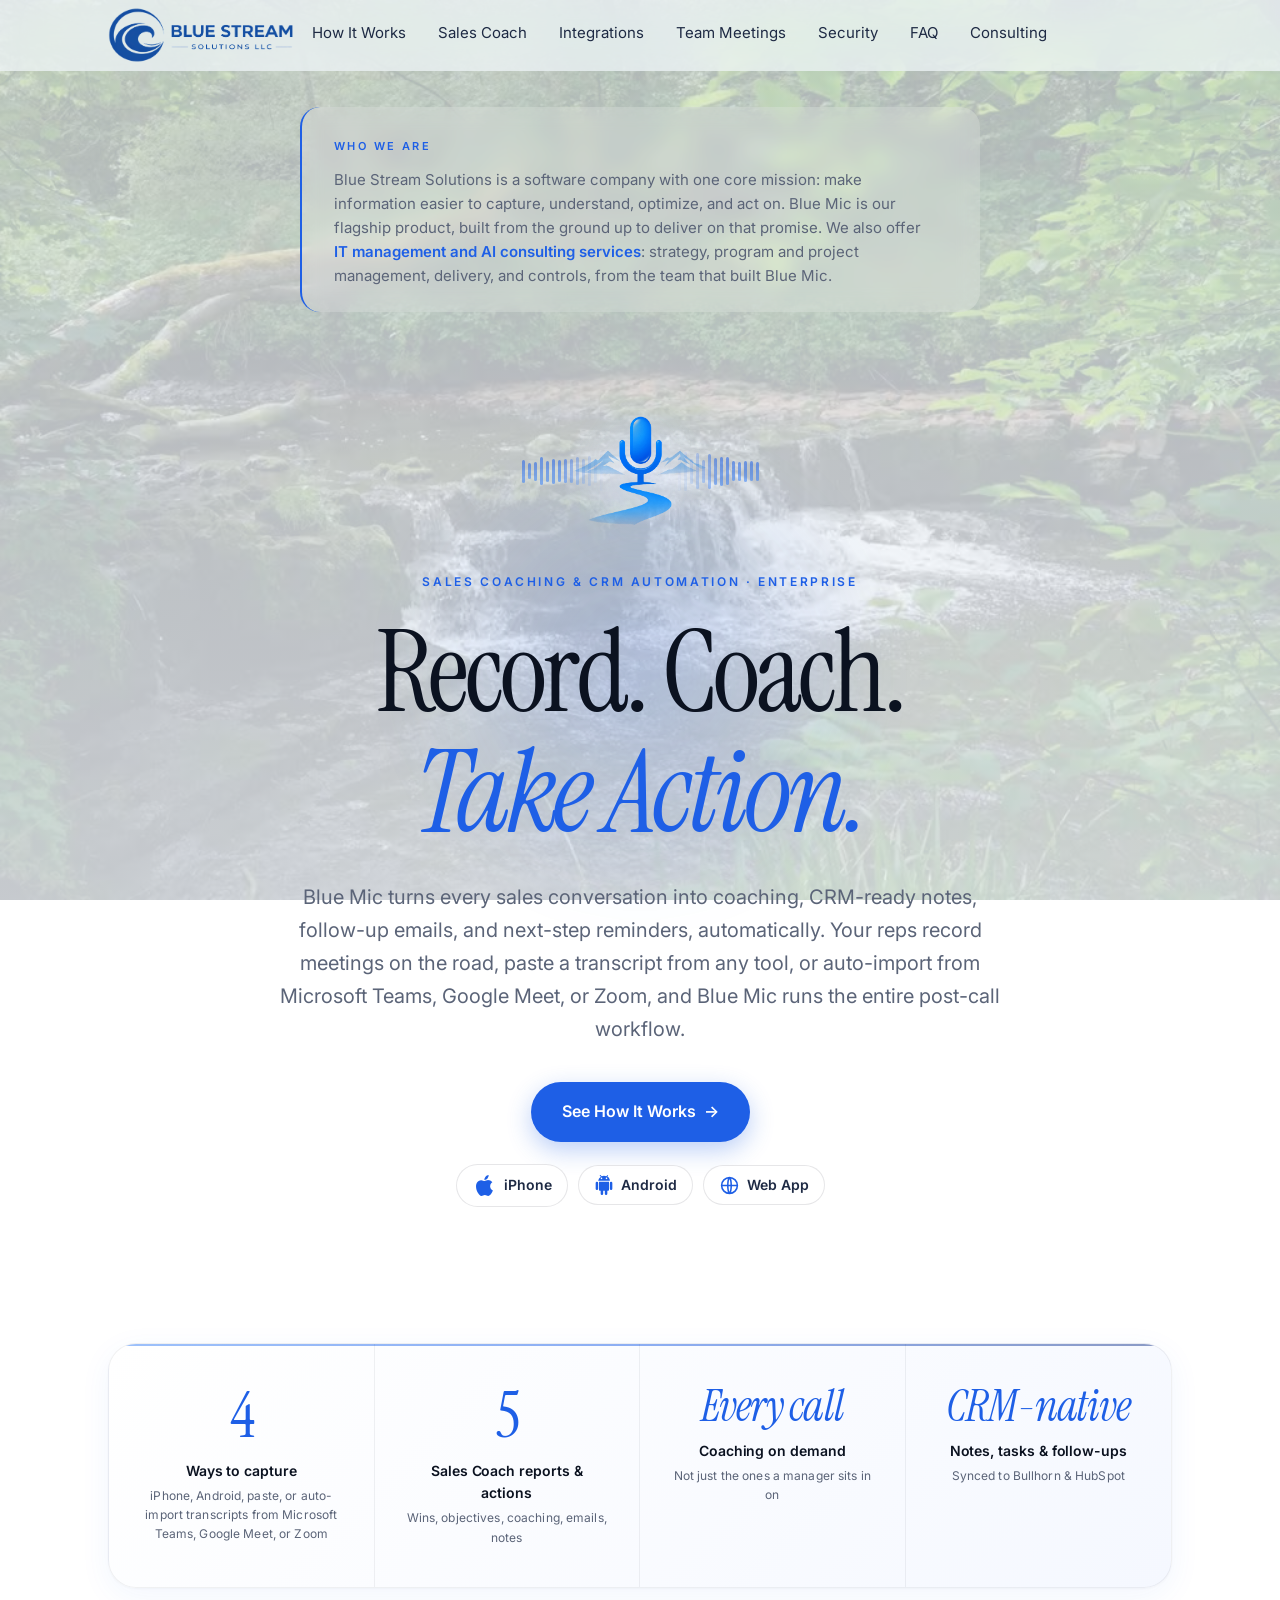
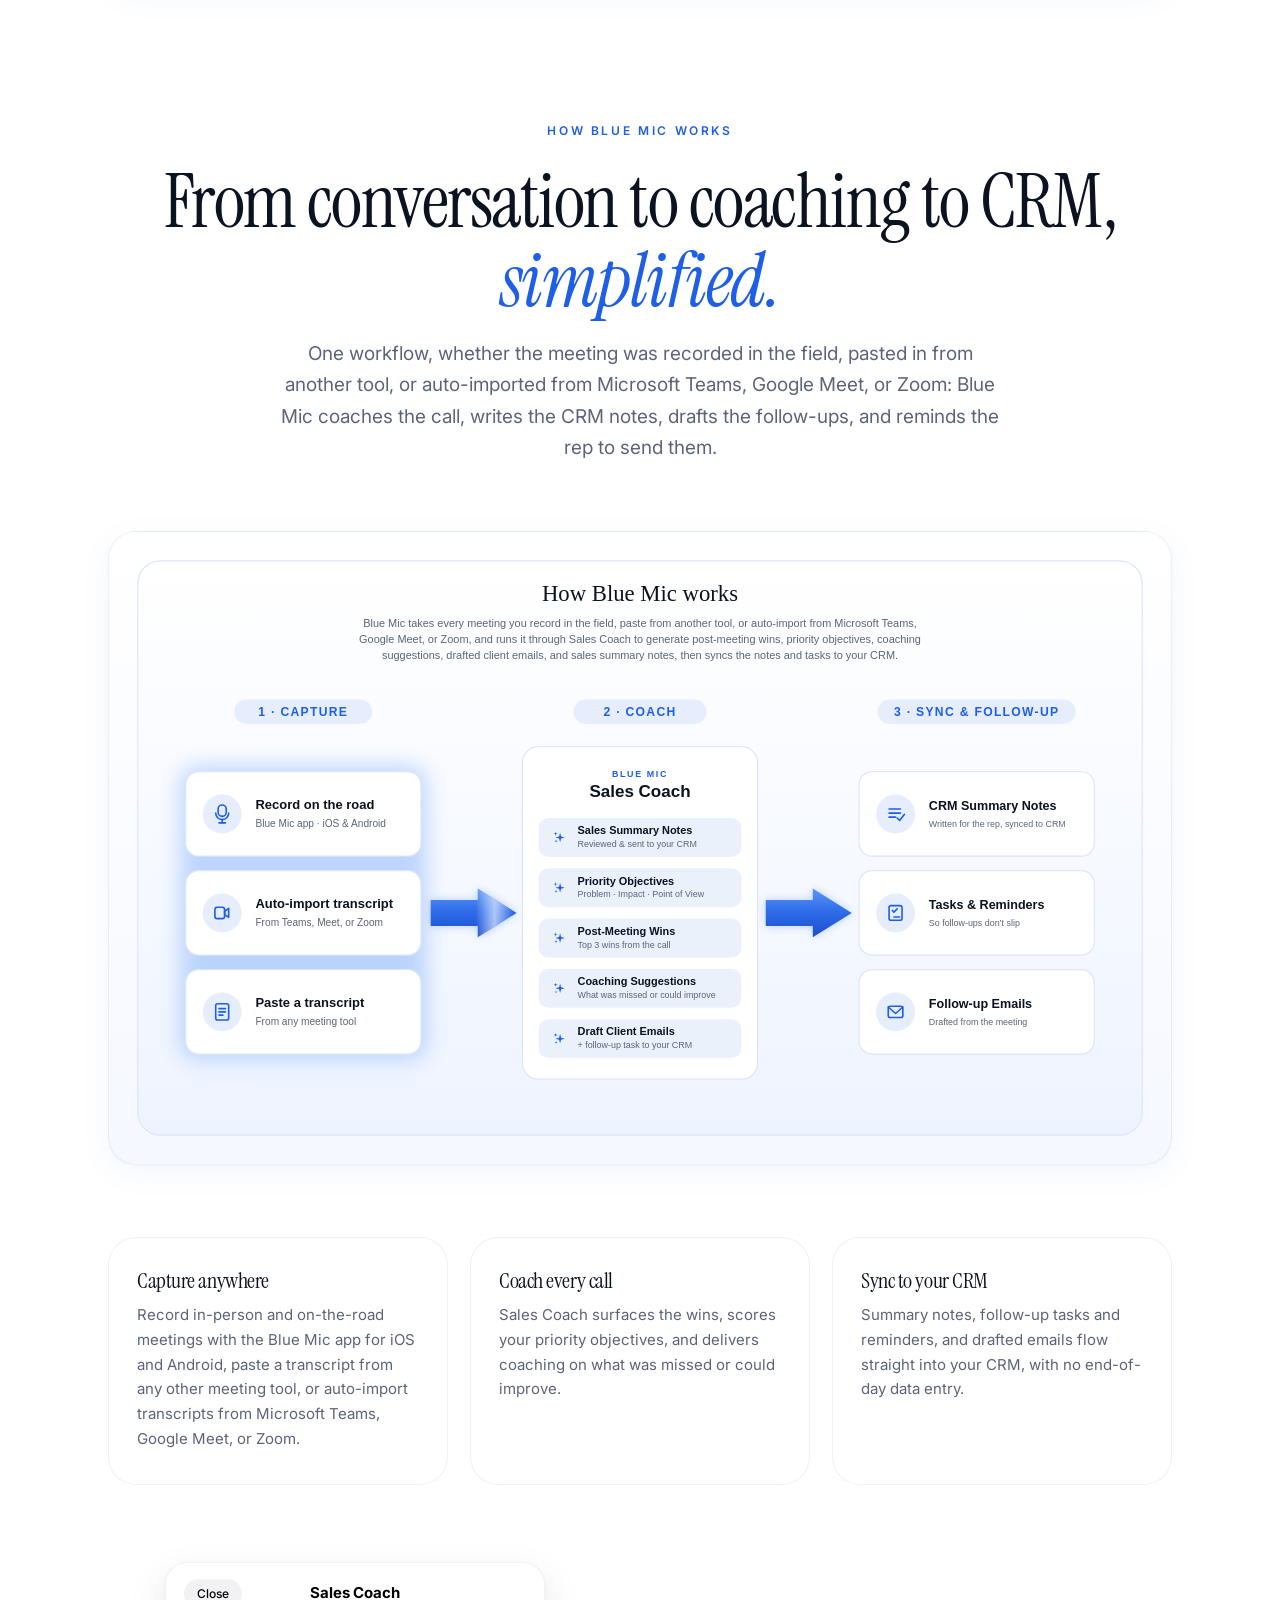
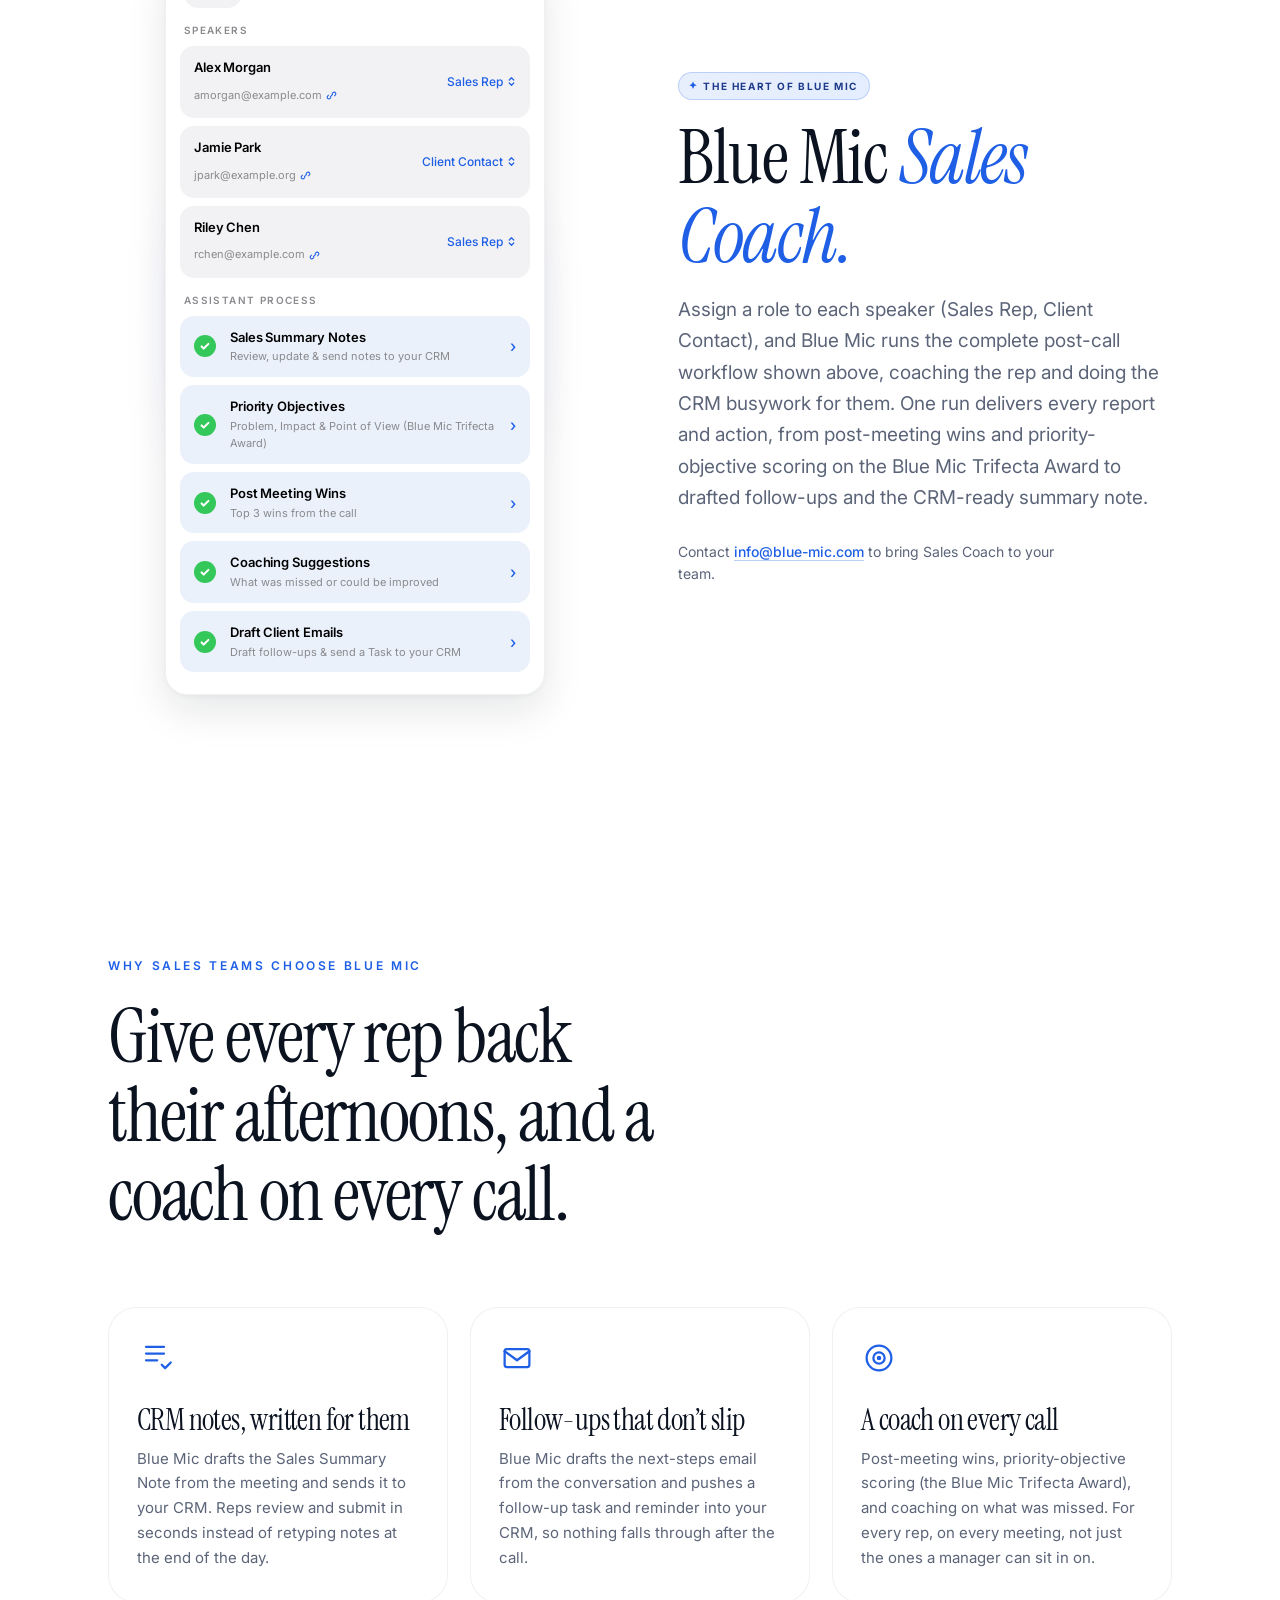
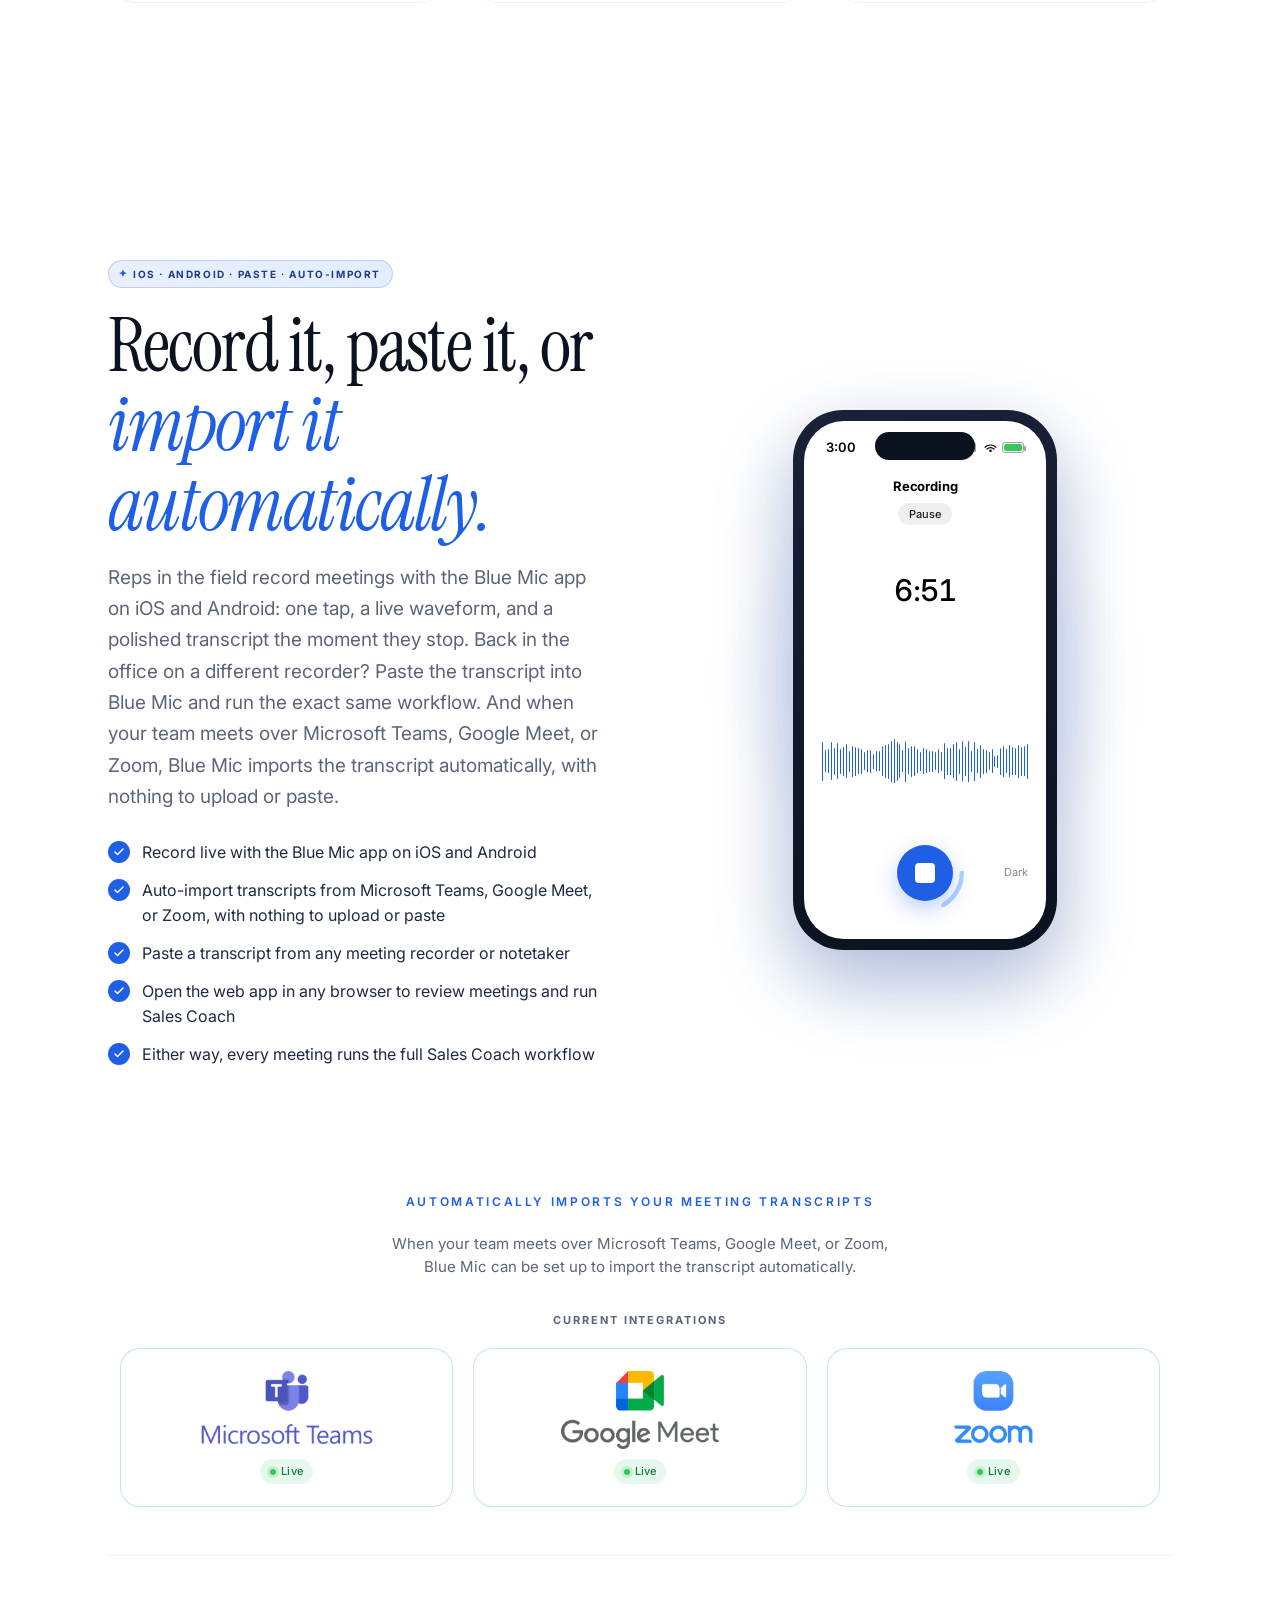
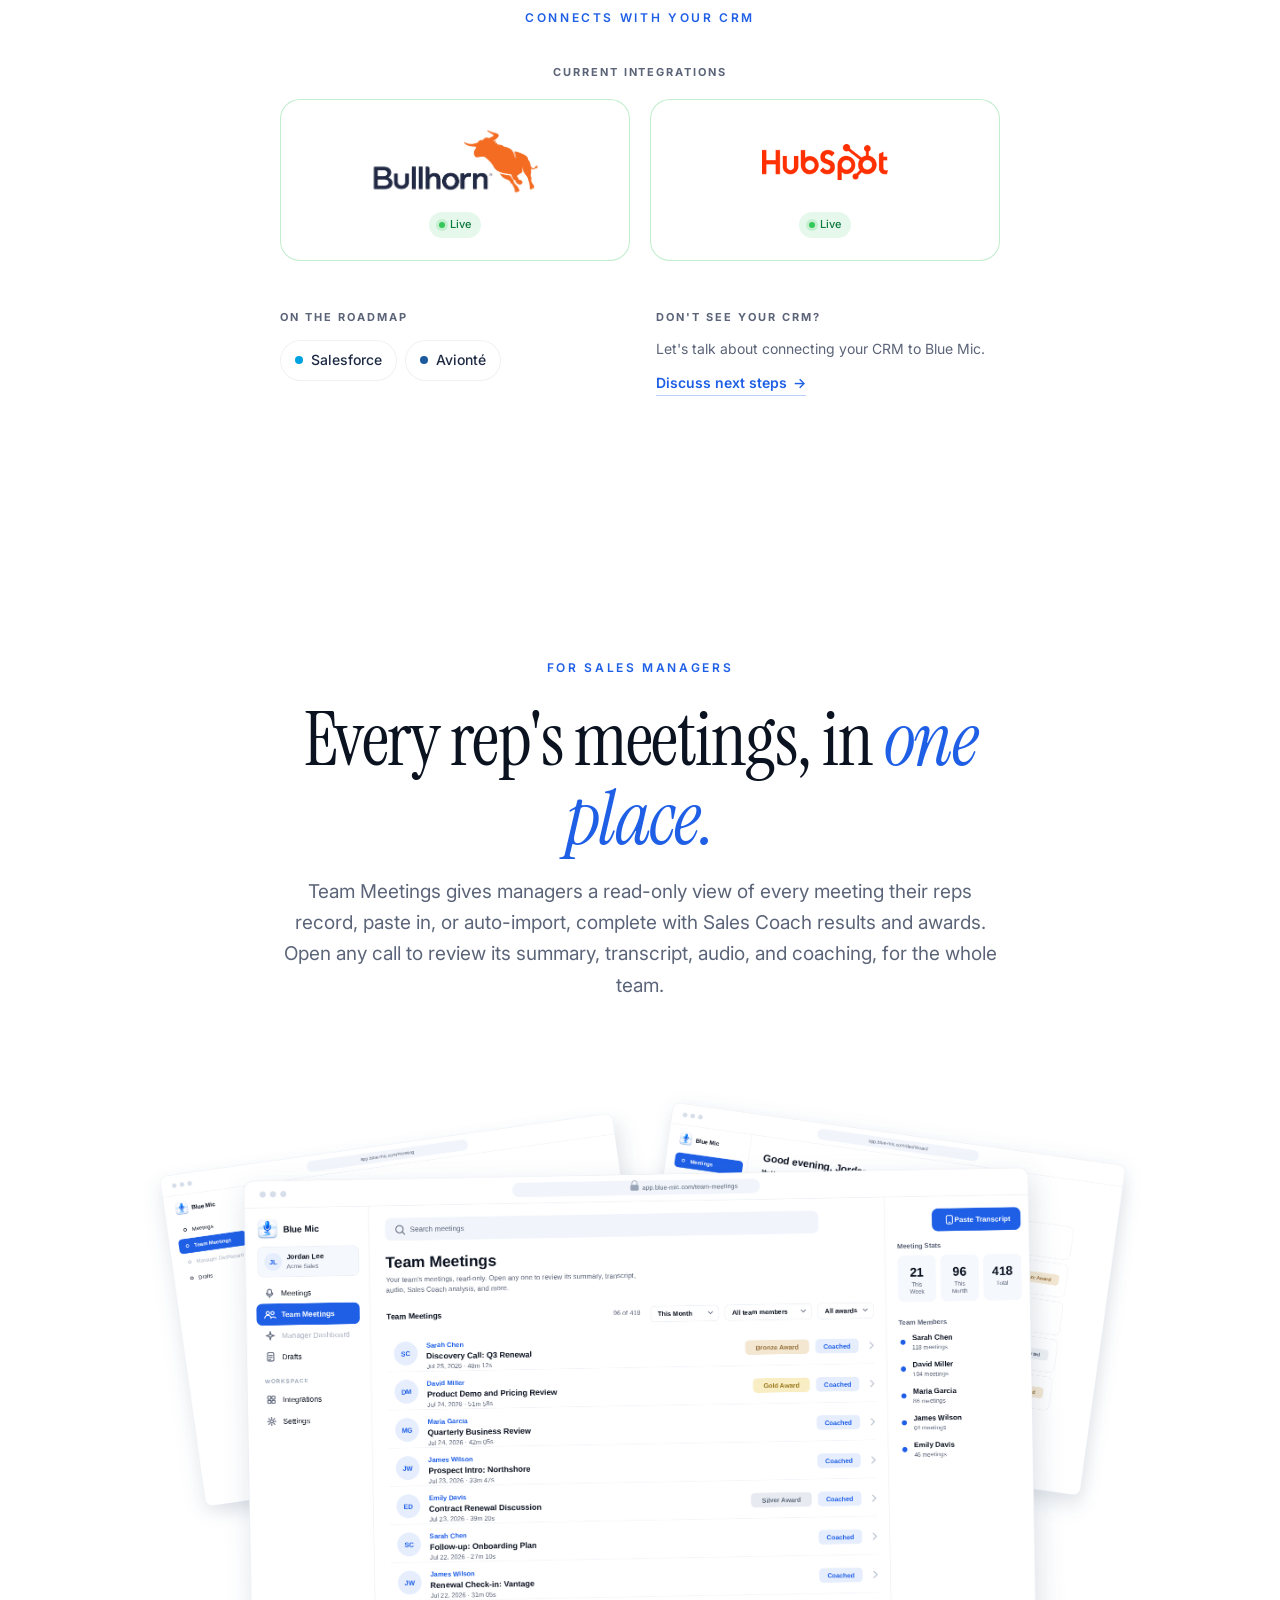
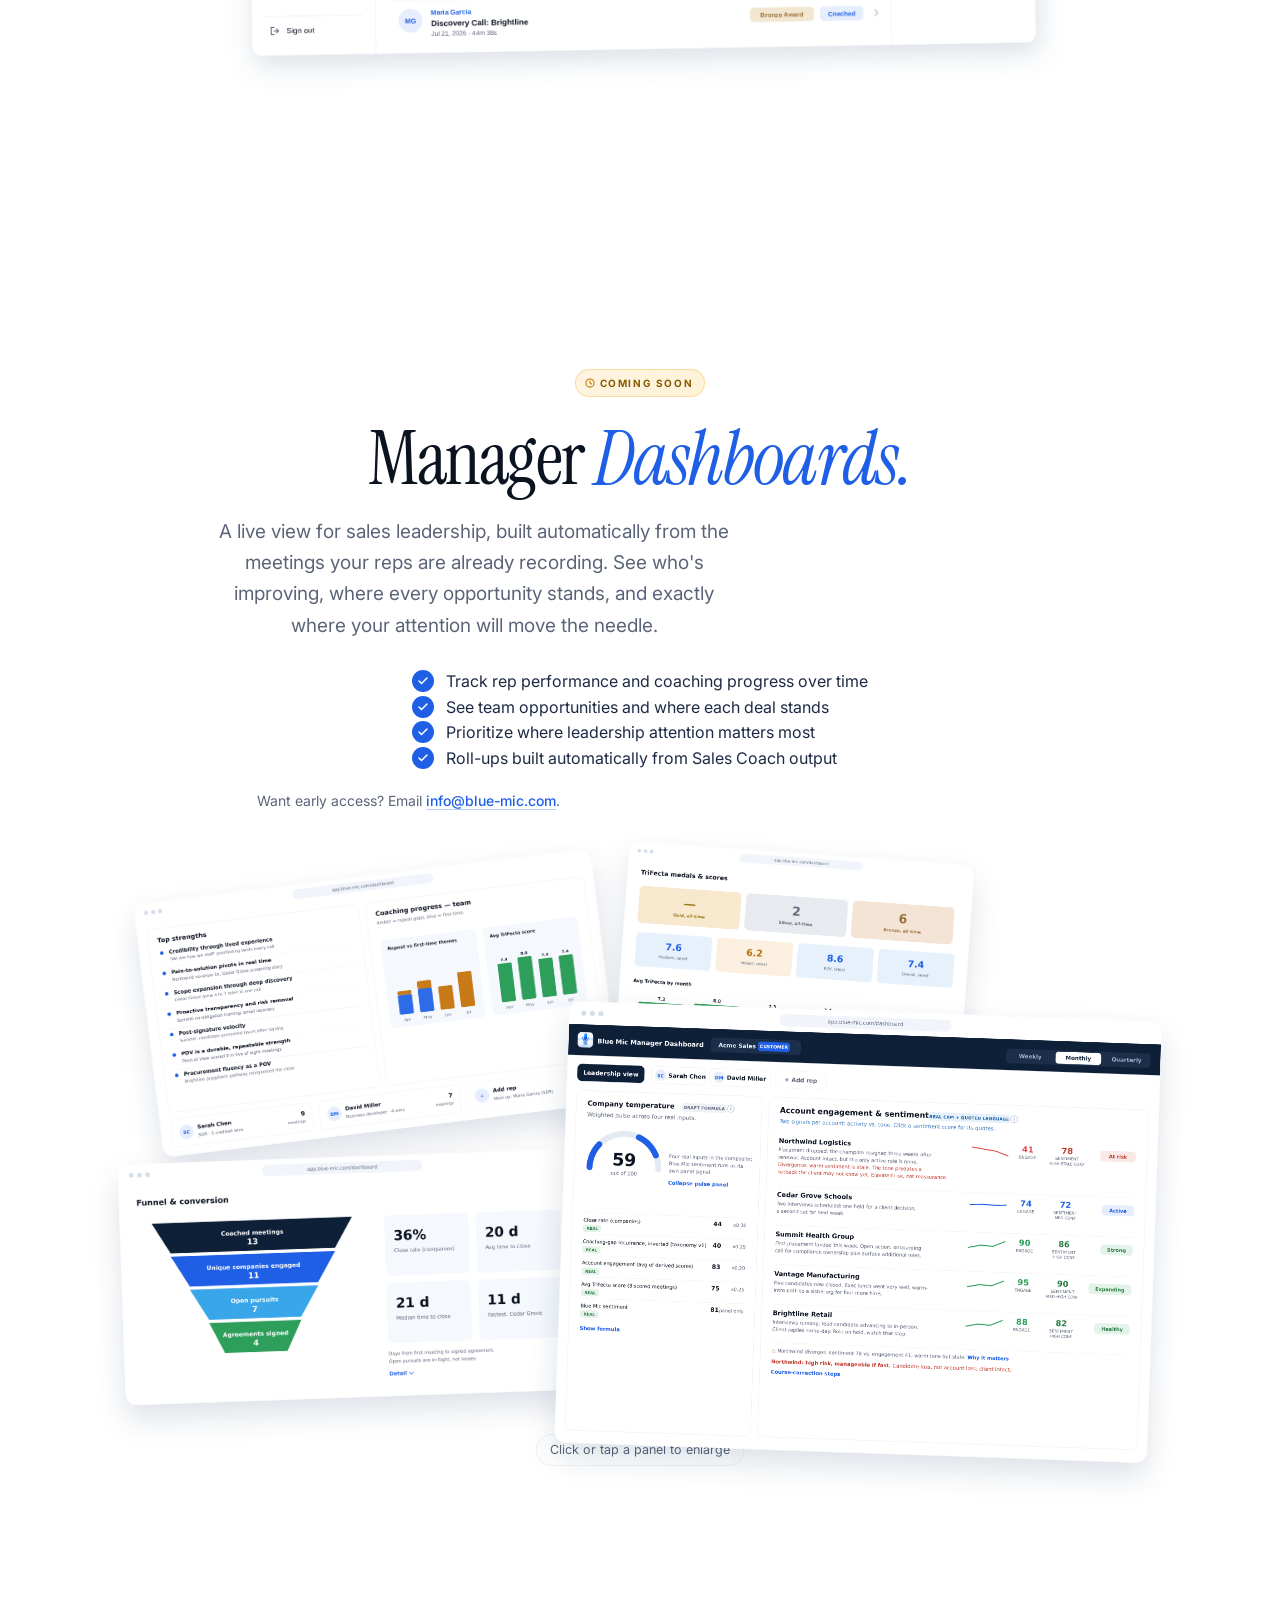
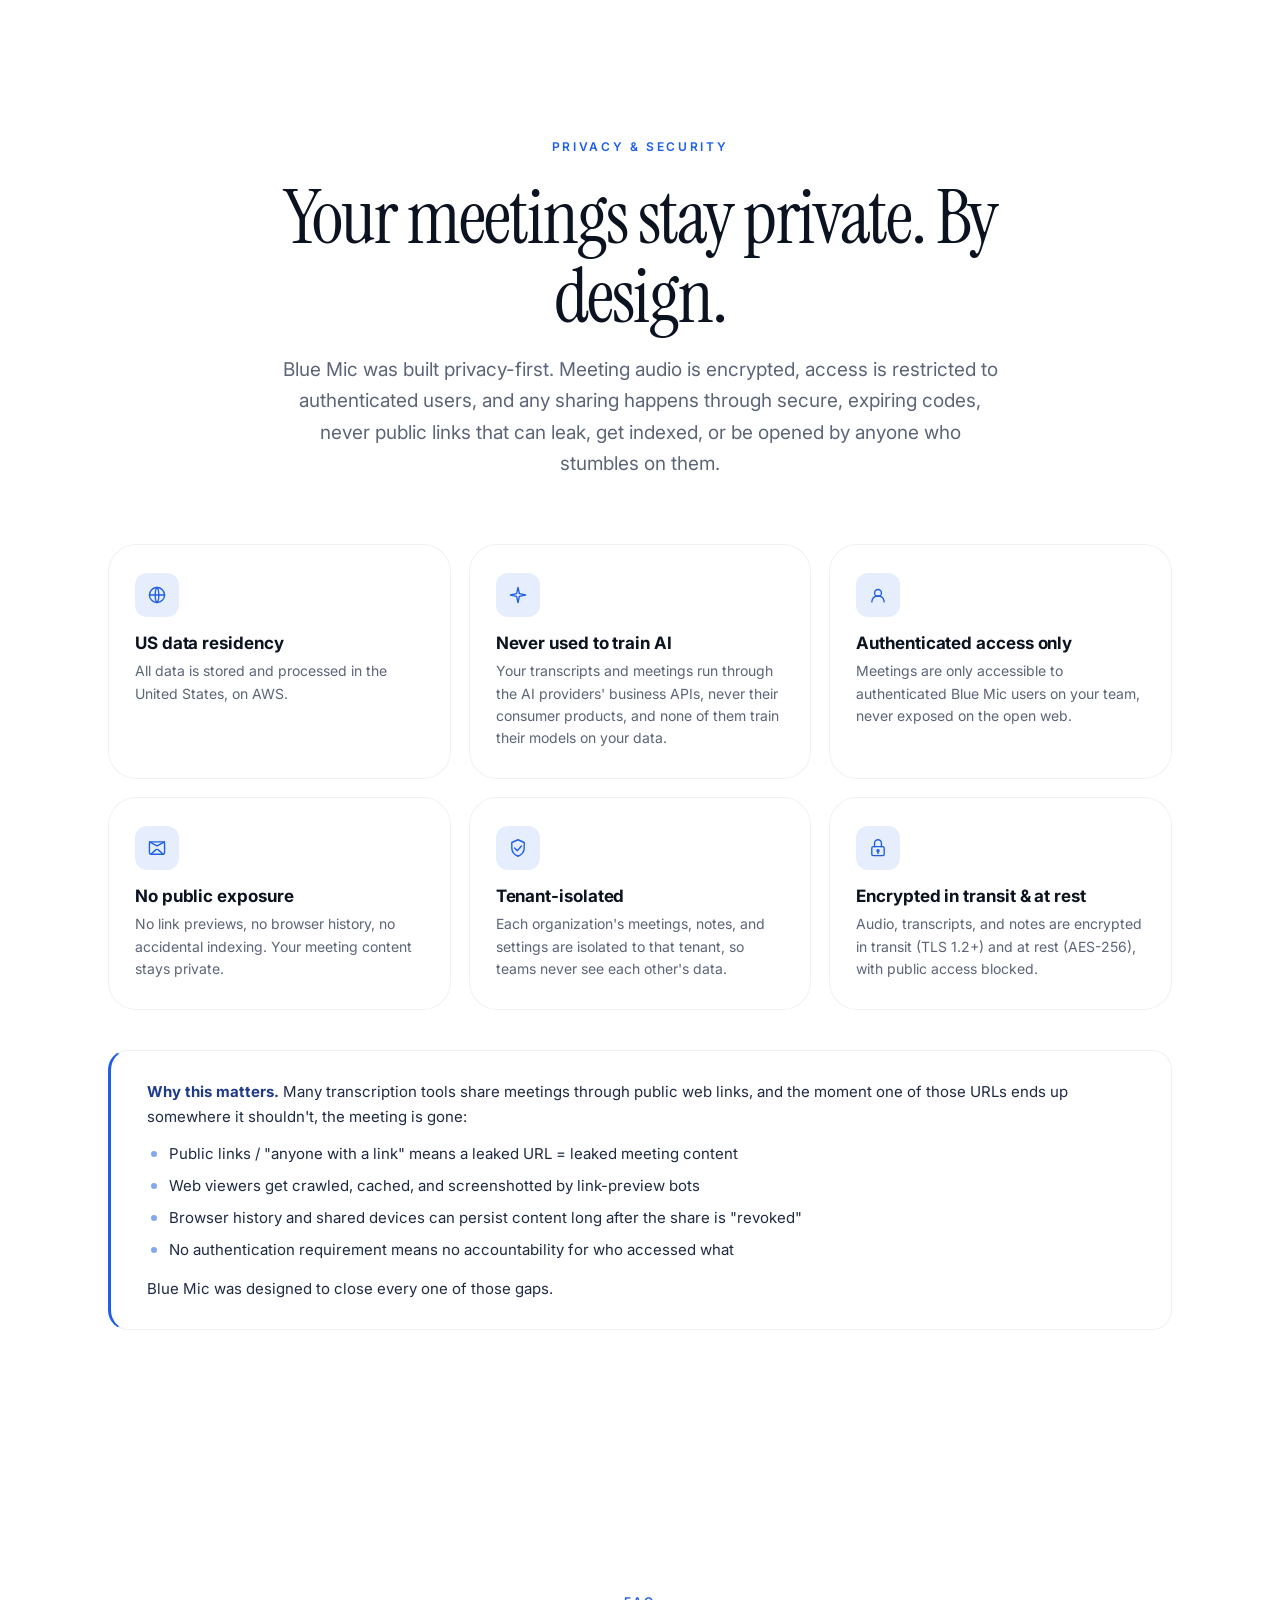
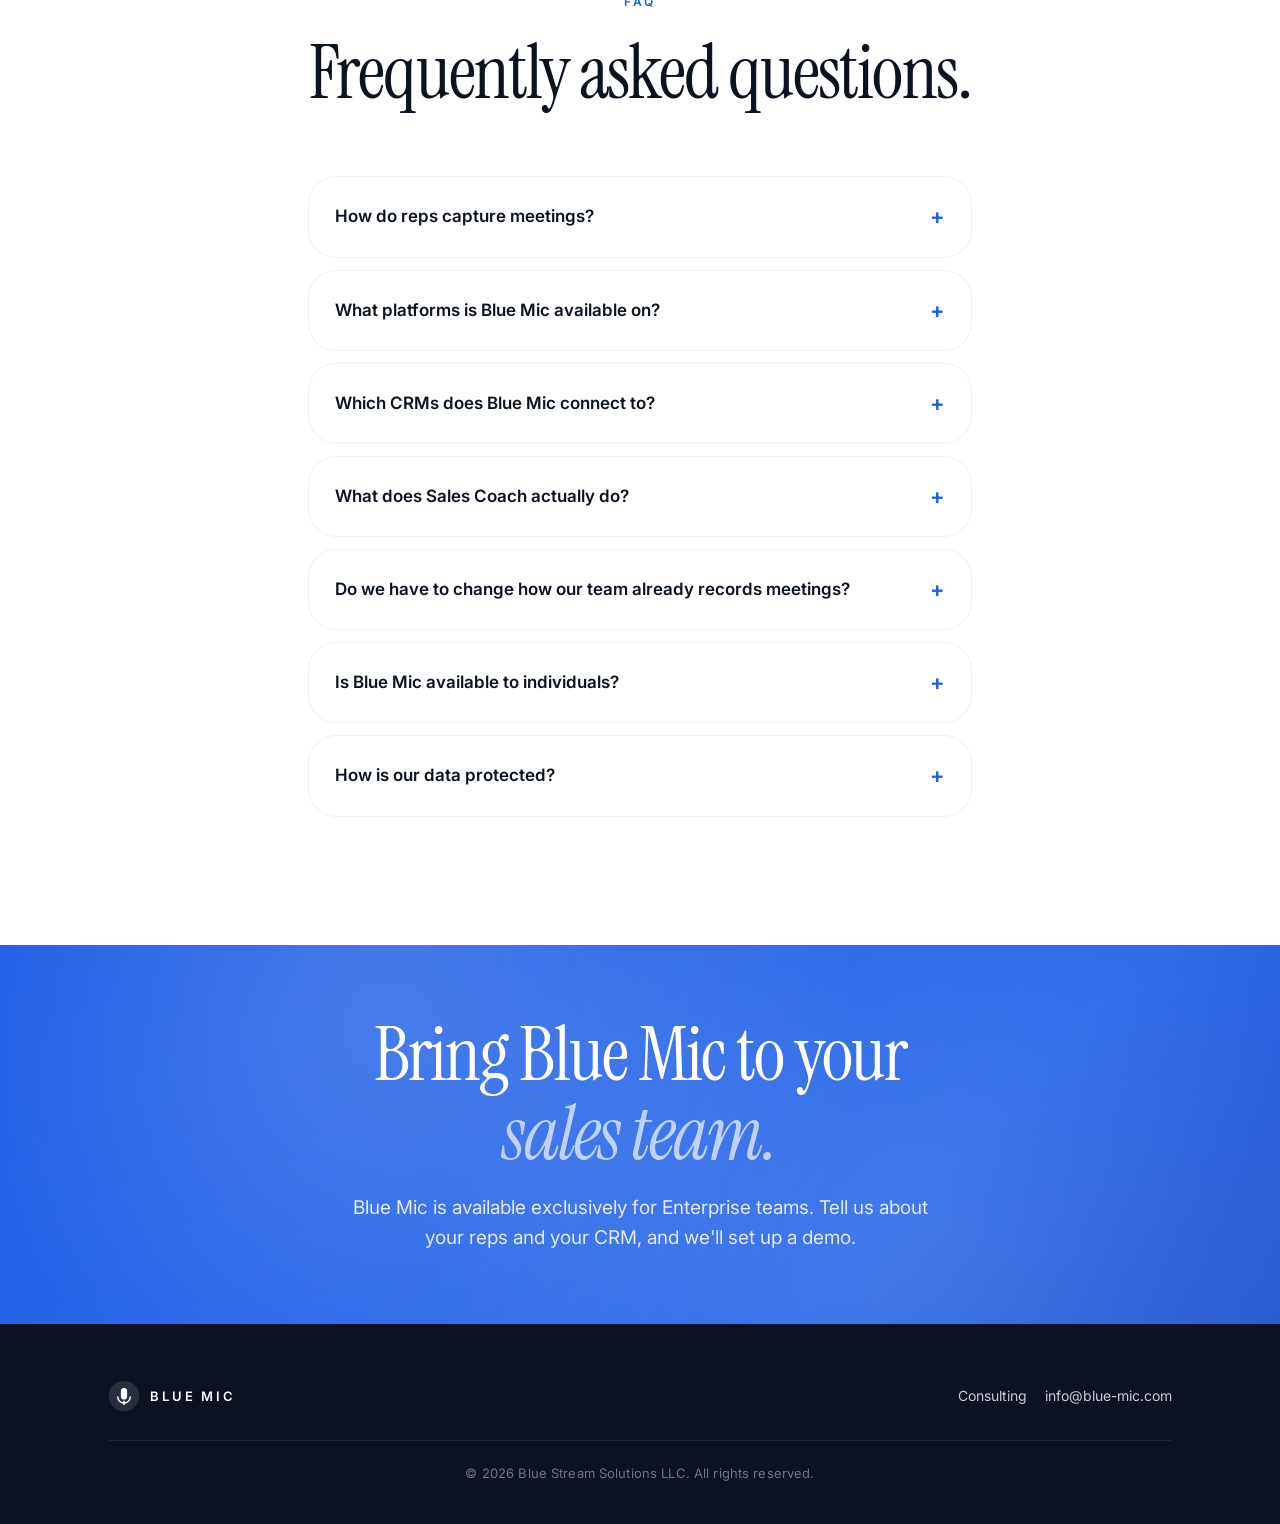
==== commit 77762b5d: "Add files via upload" ====
--- a/index.html
+++ b/index.html
@@ -18,7 +18,7 @@
 <link rel="preconnect" href="https://fonts.gstatic.com" crossorigin />
 <link href="https://fonts.googleapis.com/css2?family=Instrument+Serif:ital@0;1&family=Inter:wght@400;500;600;700&display=swap" rel="stylesheet" />
 
-<link rel="stylesheet" href="styles.css?v=2" />
+<link rel="stylesheet" href="styles.css?v=5" />
 
 <!-- v3 additions: Enterprise re-focus components (nav CTA, workflow figure,
      two-entry capture, manager dashboard preview, coming-soon badge). Kept
@@ -261,7 +261,7 @@
 
     <div class="hero-mark">
       <div class="waveform" aria-hidden="true"></div>
-      <img class="hero-logo-img" src="logo.png" alt="Blue Mic"
+      <img class="hero-logo-img" src="logo.png?v=3" alt="Blue Mic"
            onerror="this.style.display='none'; this.nextElementSibling.style.display='block'">
       <svg class="hero-logo-svg" viewBox="0 0 96 96" xmlns="http://www.w3.org/2000/svg" aria-hidden="true" style="display:none;">
         <defs>
@@ -926,7 +926,7 @@
   </div>
 </footer>
 
-<script src="script.js"></script>
+<script src="script.js?v=3"></script>
 <div class="mgr-lightbox" id="mgrLightbox" aria-hidden="true">
   <button class="mgr-lb-close" aria-label="Close">&times;</button>
   <img id="mgrLightboxImg" alt="" />
--- a/styles.css
+++ b/styles.css
@@ -352,10 +352,27 @@
   50%      { opacity: 1;   transform: translateX(-50%) scale(1.06); }
 }
 .hero-mark {
-  width: 128px;
-  height: 128px;
+  width: 136px;
+  height: 136px;
   margin: 0 auto 28px;
   position: relative;
+}
+/* soft white halo behind the logo: restores the snowy mountains
+   and keeps the waveform from showing through the art */
+.hero-mark::before {
+  content: "";
+  position: absolute;
+  left: 50%;
+  top: 50%;
+  width: 115%;
+  height: 80%;
+  transform: translate(-50%, -50%);
+  background: radial-gradient(closest-side,
+    rgba(255,255,255,0.55) 0%,
+    rgba(255,255,255,0.3) 55%,
+    rgba(255,255,255,0) 100%);
+  z-index: 0;
+  pointer-events: none;
 }
 .hero-logo-img,
 .hero-logo-svg {
@@ -375,7 +392,7 @@
 }
 .hero-mark .waveform {
   position: absolute;
-  inset: -38px;
+  inset: -24px -56px;
   display: flex;
   align-items: center;
   justify-content: center;
@@ -383,6 +400,9 @@
   pointer-events: none;
   opacity: 0.55;
   z-index: -1;
+  /* fade the bars out behind the logo, keep them on both sides */
+  -webkit-mask-image: linear-gradient(90deg, #000 0%, #000 18%, transparent 36%, transparent 64%, #000 82%, #000 100%);
+          mask-image: linear-gradient(90deg, #000 0%, #000 18%, transparent 36%, transparent 64%, #000 82%, #000 100%);
 }
 .hero-mark .waveform .bar {
   width: 3px;
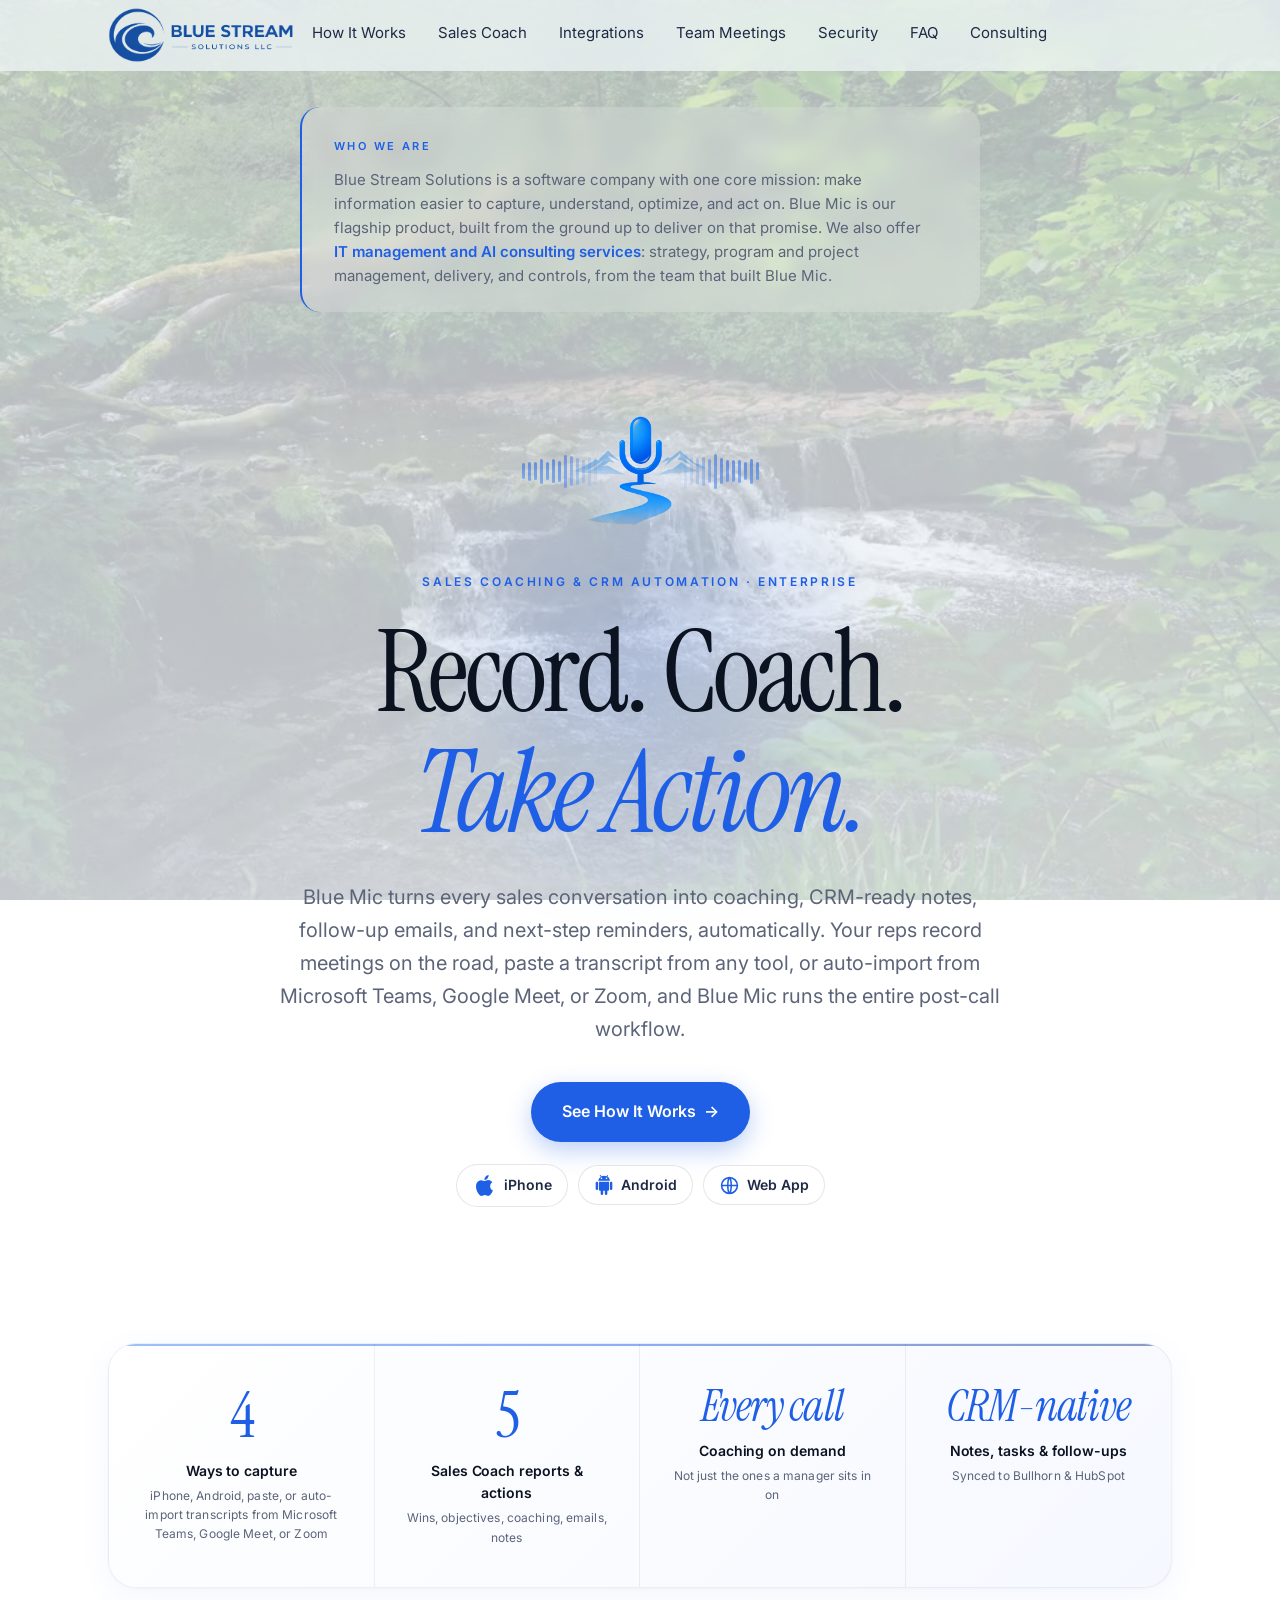
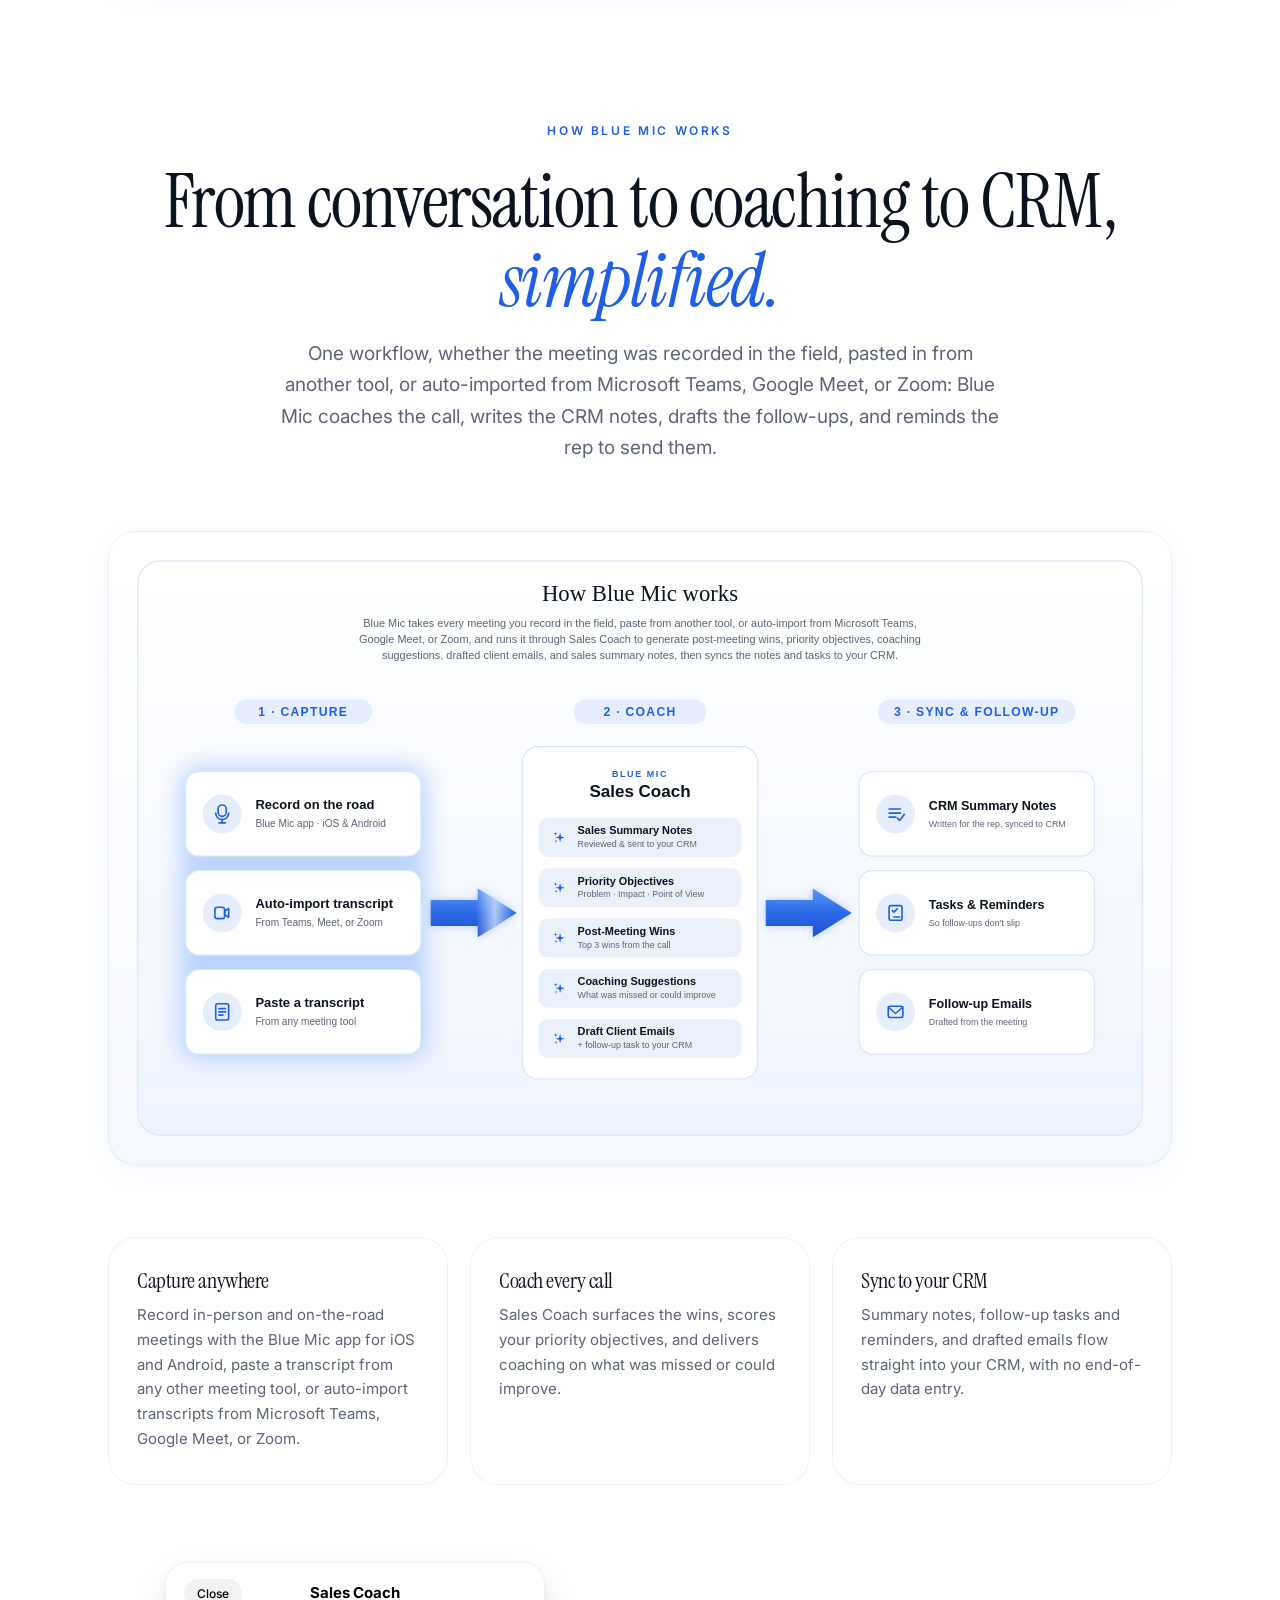
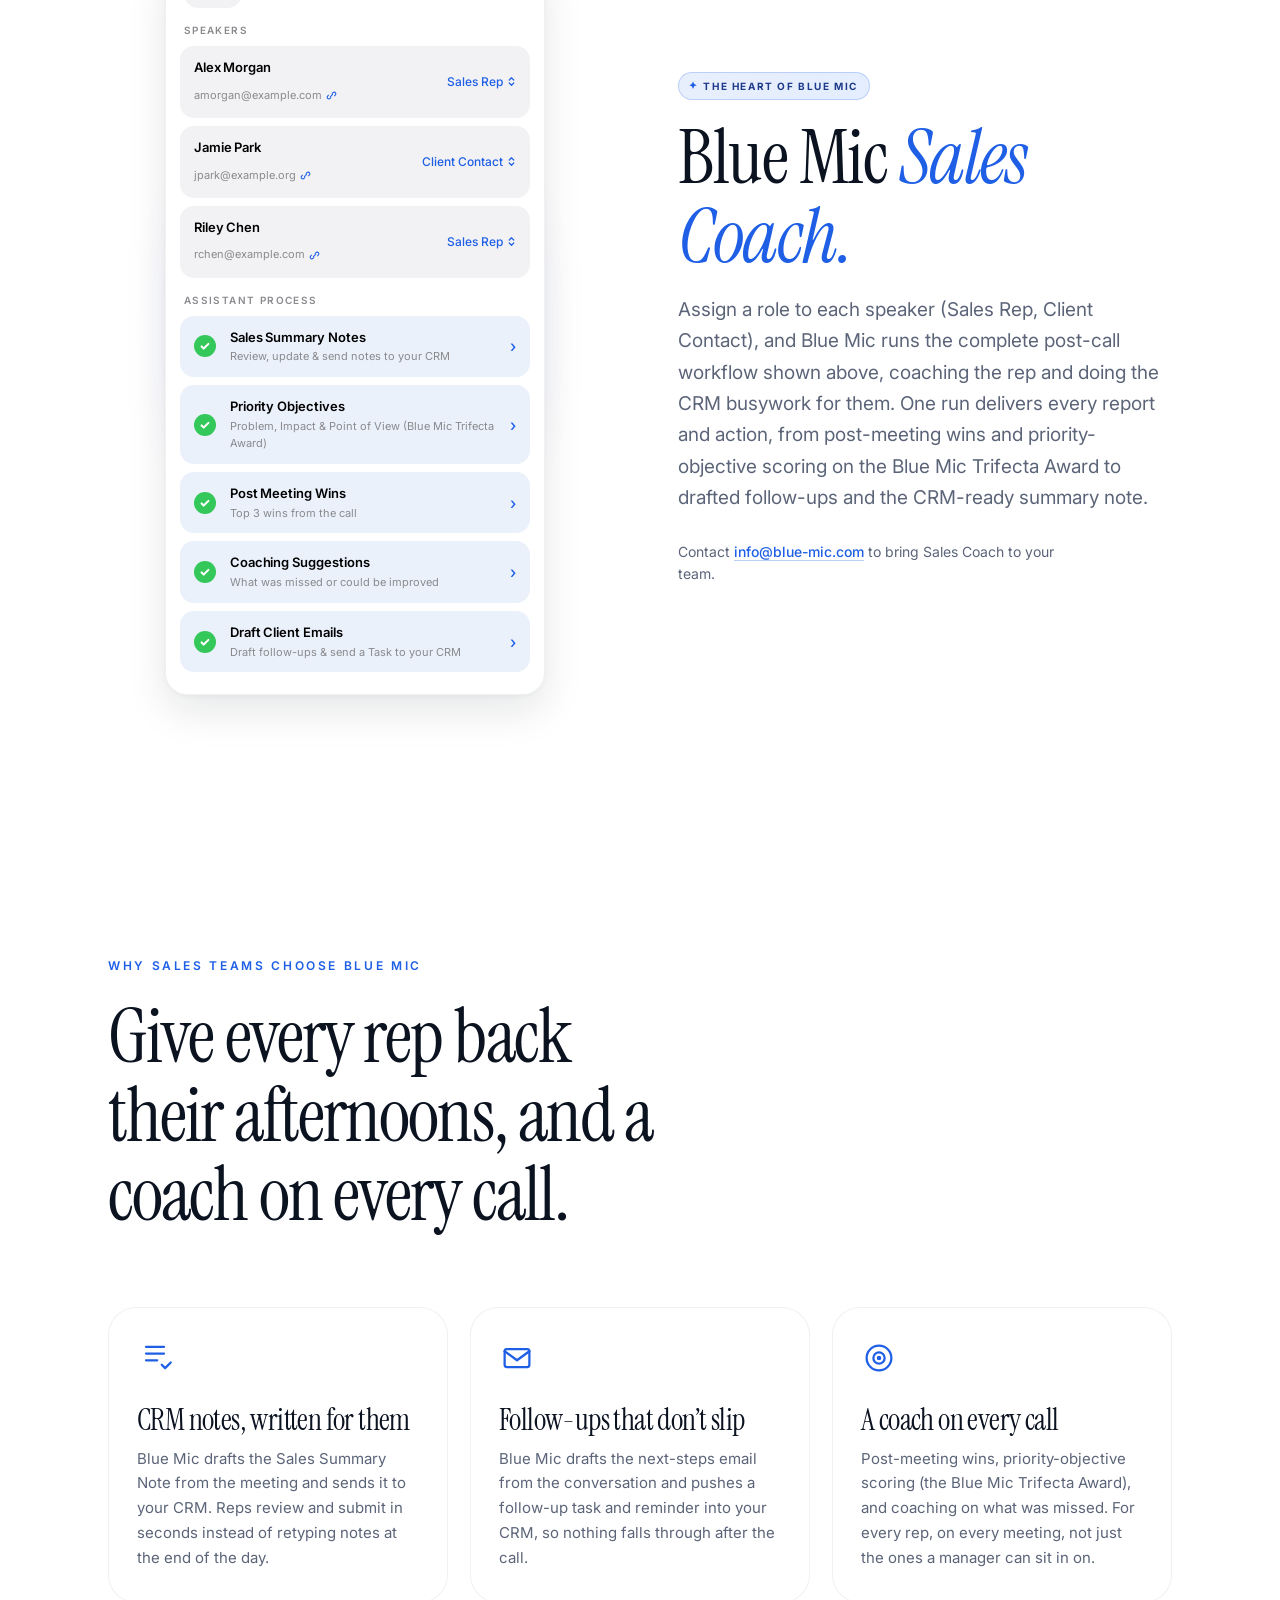
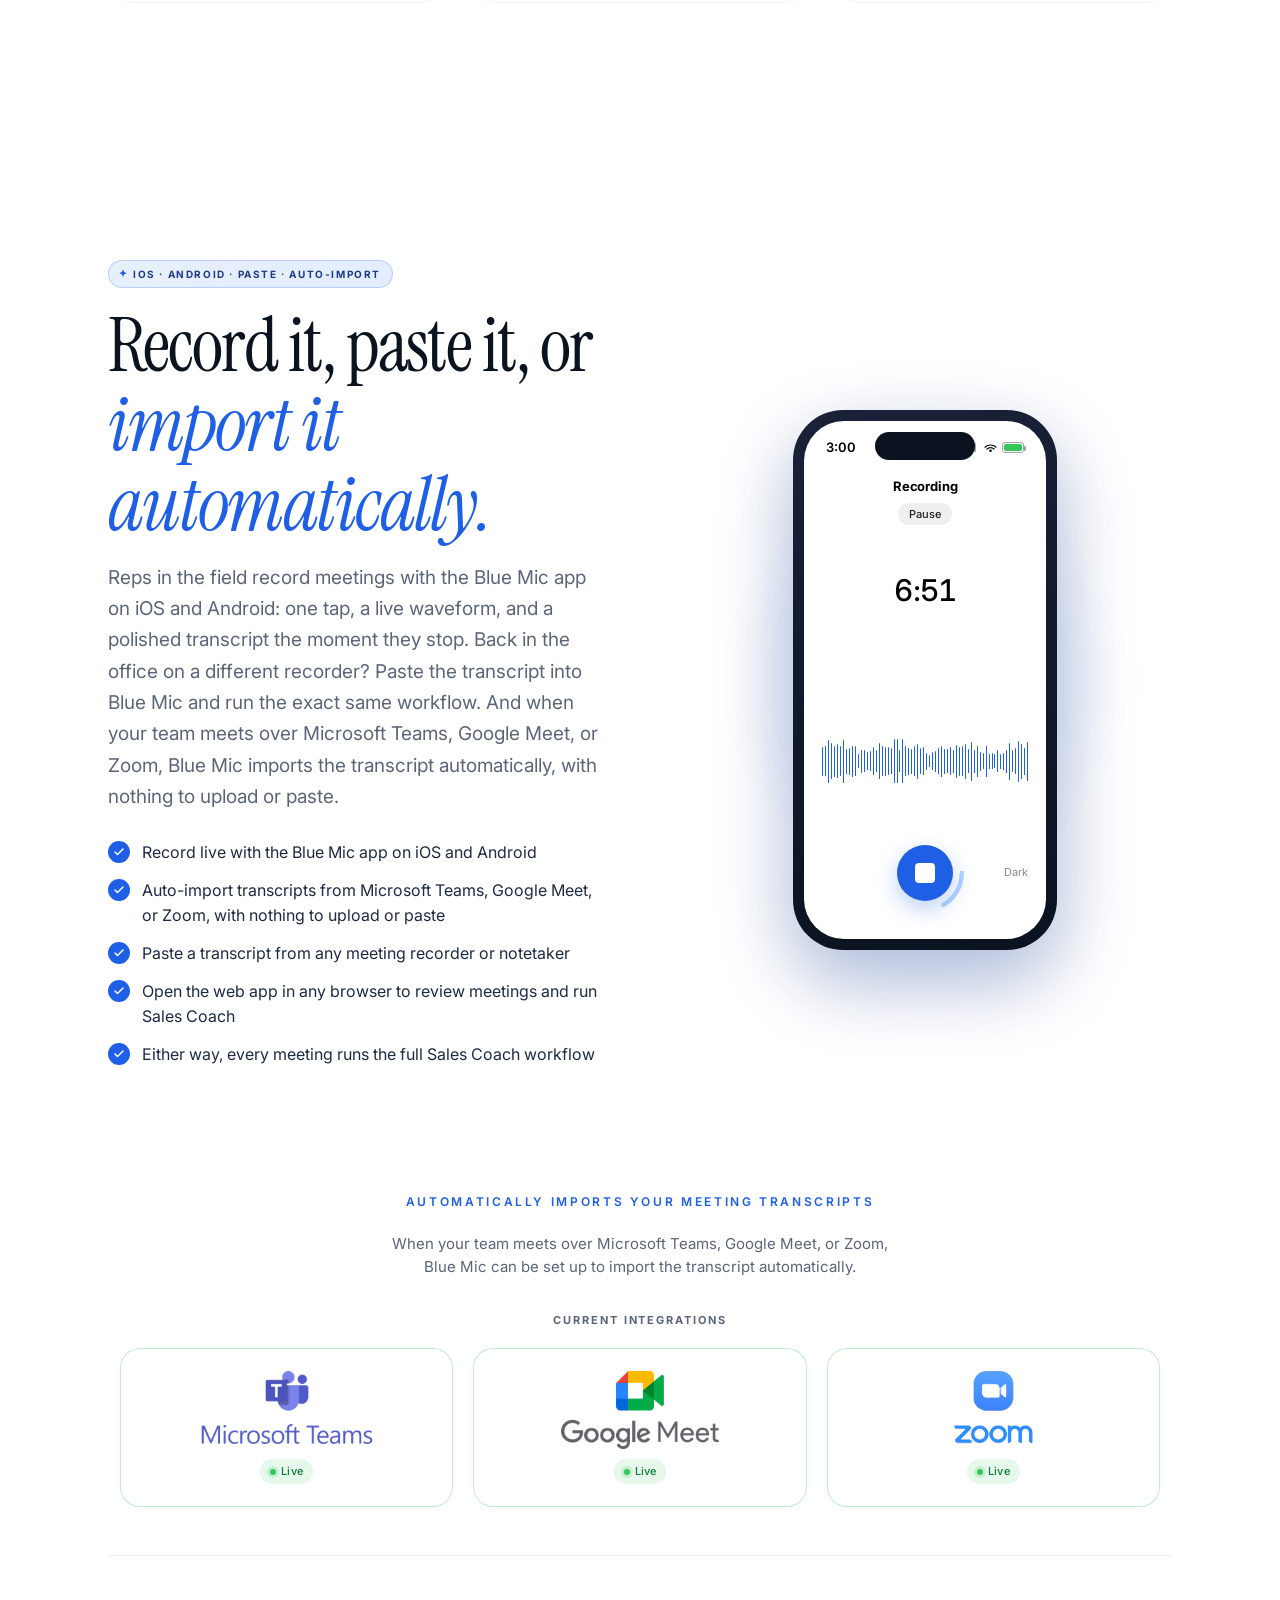
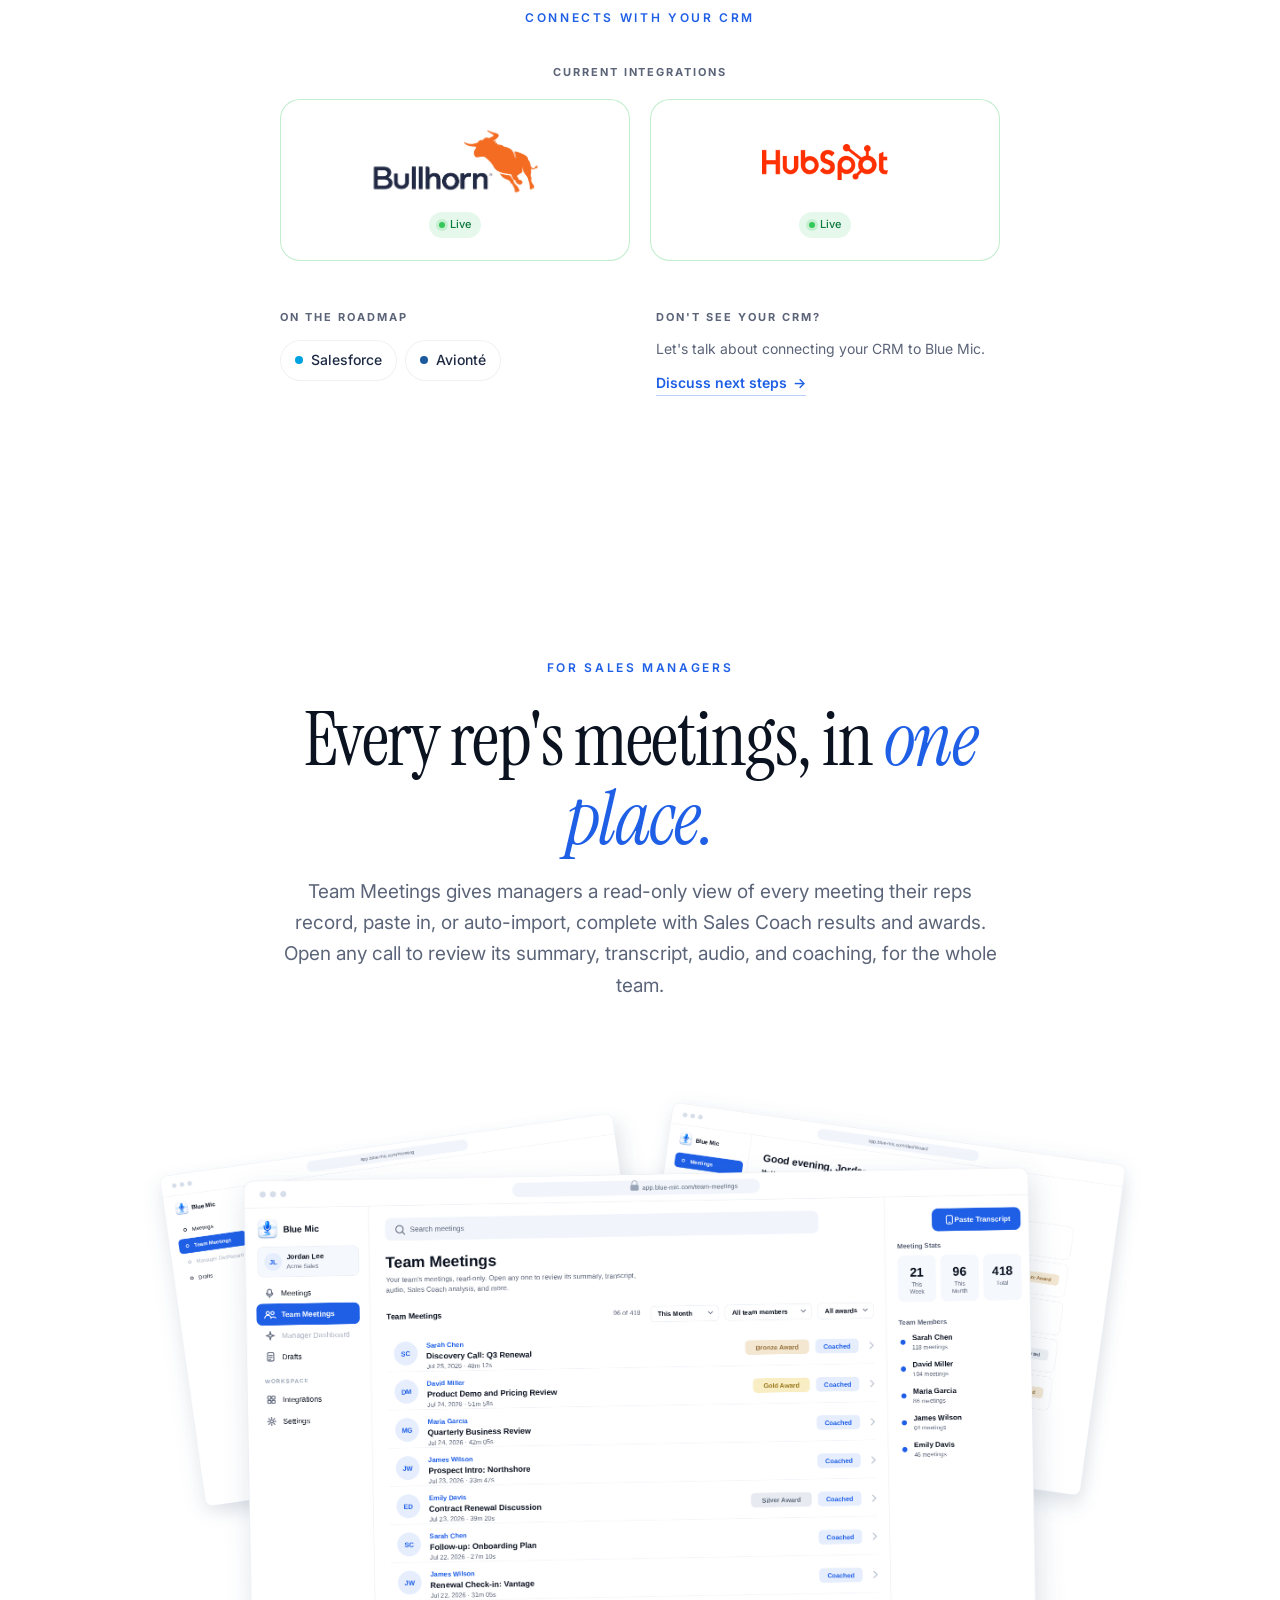
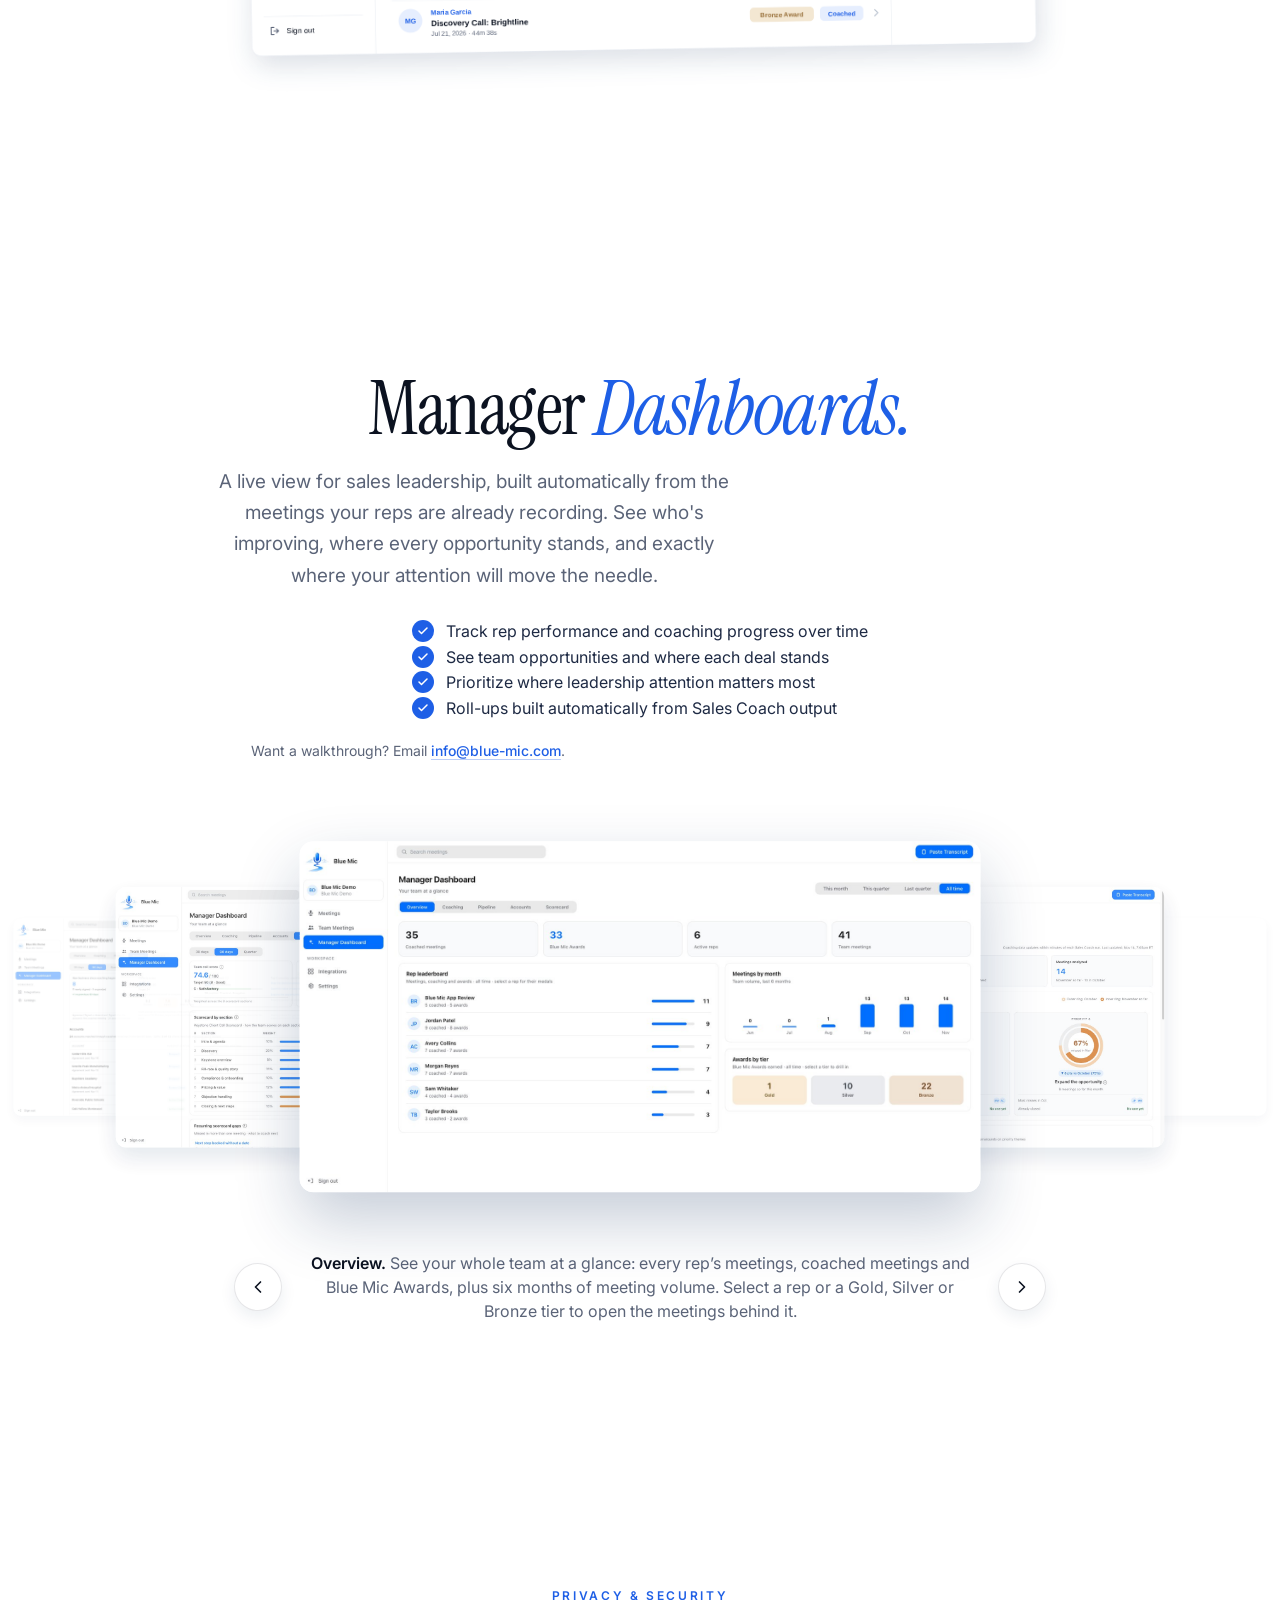
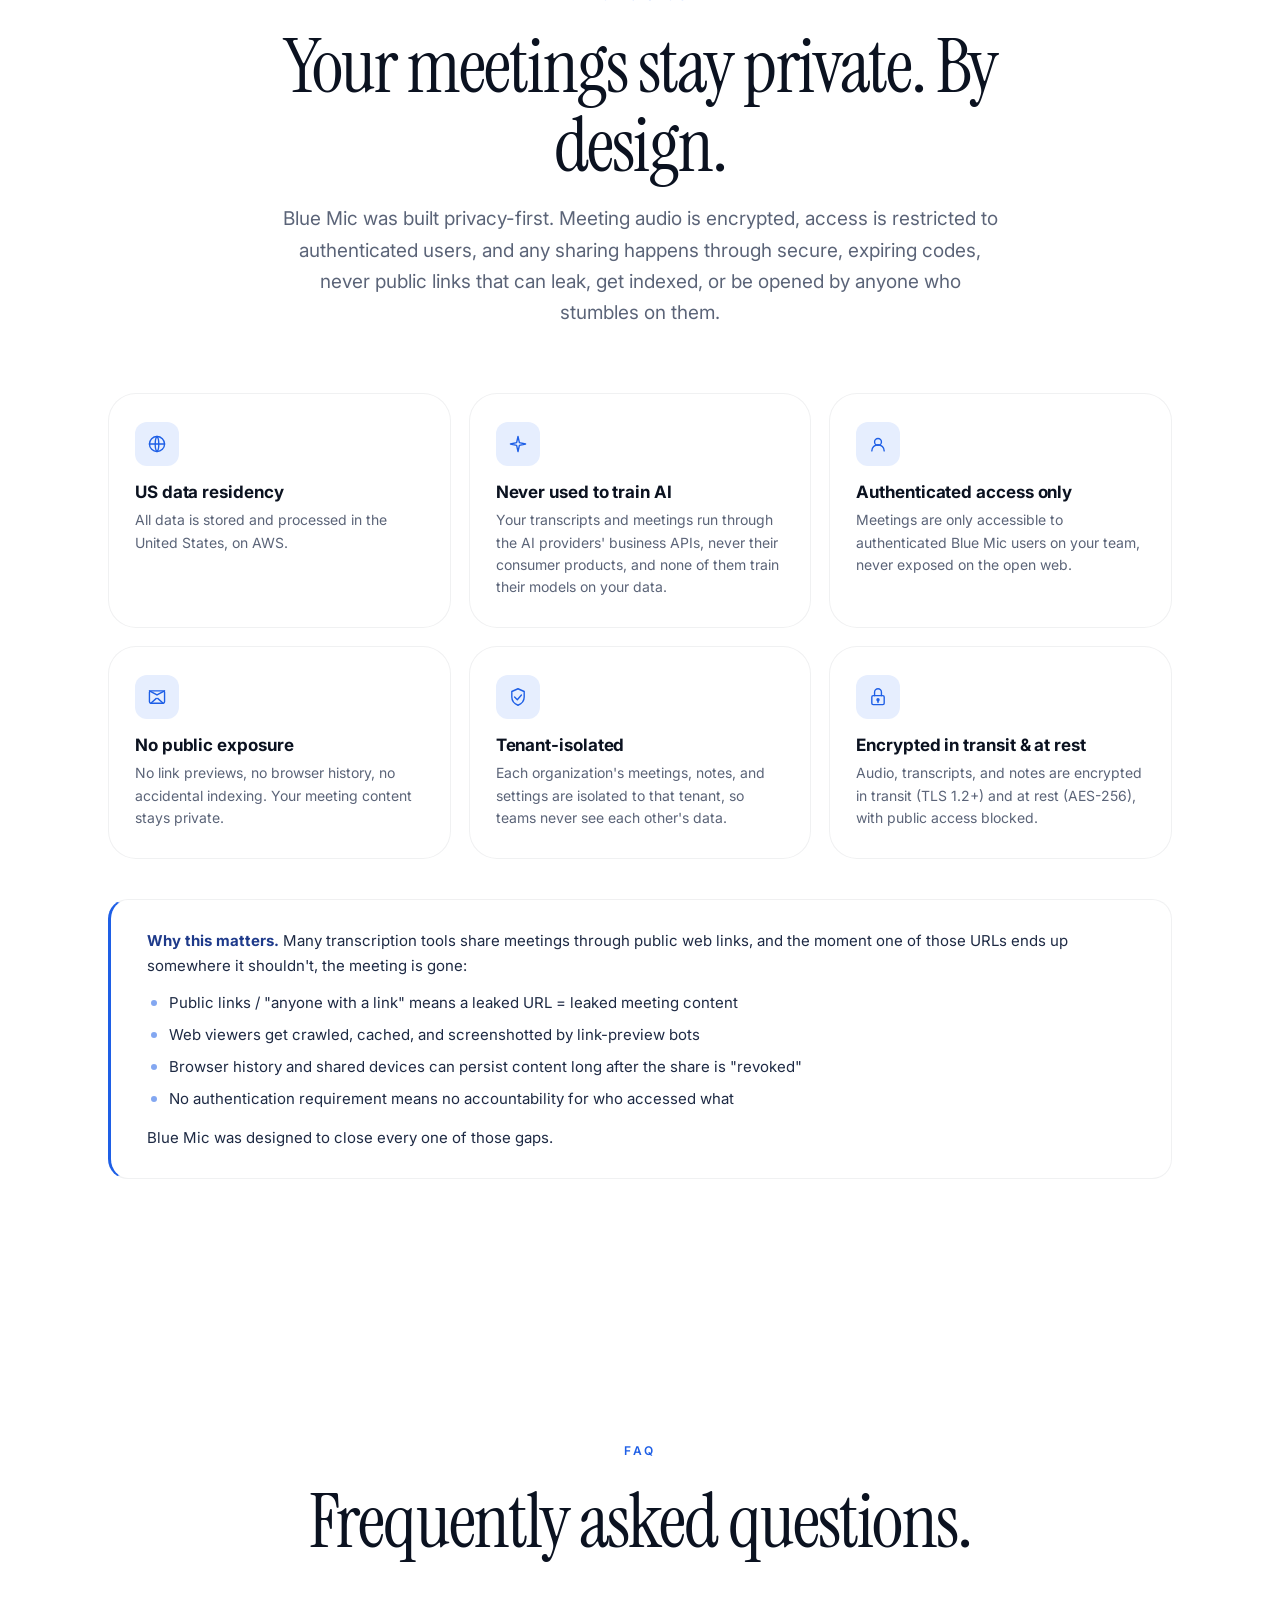
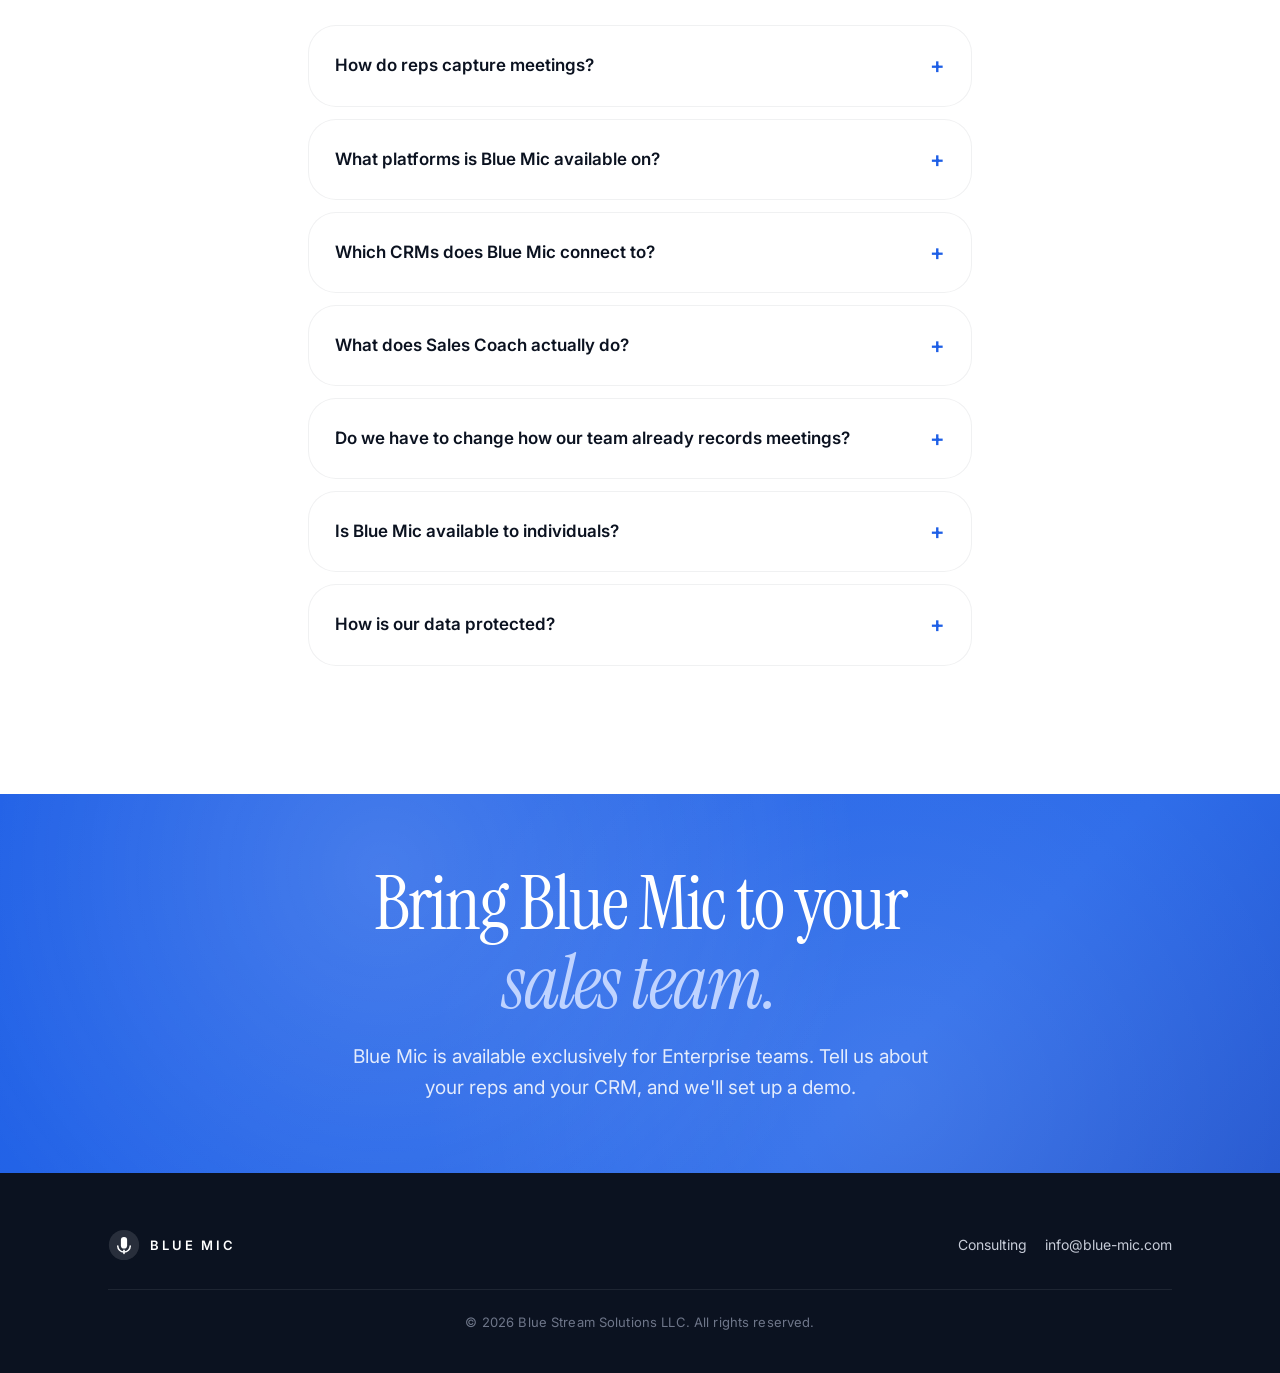
==== commit 3fb12332: "Add files via upload" ====
--- a/index.html
+++ b/index.html
@@ -107,6 +107,32 @@
   .mgr-lb-close { position: absolute; top: 18px; right: 22px; width: 46px; height: 46px; border-radius: 50%; border: 0; background: rgba(255,255,255,0.92); color: #0B1220; font-size: 26px; line-height: 1; cursor: pointer; }
   @media (max-width: 640px) { .mgr-hint { display: none; } }
 
+  /* Manager Dashboard coverflow carousel */
+  .mgr-cf { max-width: 1180px; margin: clamp(20px, 3vw, 40px) auto 0; }
+  .mgr-cf-stage { position: relative; aspect-ratio: 1180 / 480; touch-action: pan-y; }
+  .mgr-cf-card { position: absolute; left: 50%; top: 50%; width: 64%; padding: 0; border: 0; background: none; -webkit-appearance: none; appearance: none; border-radius: 14px; cursor: pointer; transform: translate(-50%, -50%) translateX(var(--x, 0%)) scale(var(--s, 1)); opacity: var(--o, 1); z-index: var(--z, 1); box-shadow: var(--sh, none); transition: transform 1.1s cubic-bezier(.45,.05,.25,1), opacity 1.1s ease, box-shadow 1.1s ease; }
+  .mgr-cf-card img { display: block; width: 100%; height: auto; aspect-ratio: 1600 / 826; object-fit: cover; object-position: top; border-radius: 14px; }
+  .mgr-cf-card[data-pos="0"]  { --x: 0%;   --s: 1;    --o: 1;   --z: 5; --sh: 0 28px 64px rgba(16,48,92,0.24); cursor: zoom-in; }
+  .mgr-cf-card[data-pos="1"]  { --x: 40%;  --s: .74;  --o: .8;  --z: 4; --sh: 0 14px 30px rgba(16,48,92,0.14); }
+  .mgr-cf-card[data-pos="-1"] { --x: -40%; --s: .74;  --o: .8;  --z: 4; --sh: 0 14px 30px rgba(16,48,92,0.14); }
+  .mgr-cf-card[data-pos="2"]  { --x: 64%;  --s: .56;  --o: .4;  --z: 3; --sh: 0 8px 20px rgba(16,48,92,0.10); }
+  .mgr-cf-card[data-pos="-2"] { --x: -64%; --s: .56;  --o: .4;  --z: 3; --sh: 0 8px 20px rgba(16,48,92,0.10); }
+  .mgr-cf-card:focus-visible { outline: 3px solid var(--blue); outline-offset: 4px; }
+  .mgr-cf-controls { display: flex; align-items: center; justify-content: center; gap: 18px; margin-top: 18px; }
+  .mgr-cf-arrow { flex: none; width: 48px; height: 48px; border-radius: 50%; border: 1px solid var(--line); background: #fff; color: var(--ink); cursor: pointer; display: flex; align-items: center; justify-content: center; box-shadow: 0 6px 16px rgba(16,48,92,0.08); transition: color .2s, border-color .2s; }
+  .mgr-cf-arrow:hover, .mgr-cf-arrow:focus-visible { color: var(--blue); border-color: var(--blue); outline: none; }
+  .mgr-cf-caption { margin: 0; width: 680px; max-width: 72%; min-height: 4.5em; text-align: center; font-size: 16px; line-height: 1.5; color: var(--muted); }
+  .mgr-cf-caption strong { color: var(--ink); font-weight: 600; }
+  @media (max-width: 640px) {
+    .mgr-cf-stage { aspect-ratio: 2 / 1; }
+    .mgr-cf-card { width: 84%; }
+    .mgr-cf-card[data-pos="1"]  { --x: 30%;  --s: .8; --o: .55; }
+    .mgr-cf-card[data-pos="-1"] { --x: -30%; --s: .8; --o: .55; }
+    .mgr-cf-card[data-pos="2"], .mgr-cf-card[data-pos="-2"] { --o: 0; }
+    .mgr-cf-caption { font-size: 14.5px; max-width: 64%; min-height: 13.5em; }
+  }
+  @media (prefers-reduced-motion: reduce) { .mgr-cf-card { transition: none; } }
+
   /* Tighter, vertically-centered CTA */
   .cta { padding: clamp(40px, 5.5vw, 76px) 0; }
   .cta > .container > *:last-child { margin-bottom: 0; }
@@ -721,15 +747,11 @@
   </div>
 </section>
 
-<!-- Manager Dashboards (Coming Soon) -->
+<!-- Manager Dashboards -->
 <section id="managers" class="product reveal" style="background: var(--bg); border-top: none;">
   <div class="container" style="text-align:center;">
     <div class="product-text" style="max-width: 860px; margin: 0 auto; text-align: center;">
-      <span class="tier-badge tier-badge--soon">
-        <svg viewBox="0 0 16 16" fill="none" stroke="currentColor" stroke-width="1.8" stroke-linecap="round" stroke-linejoin="round" aria-hidden="true"><circle cx="8" cy="8" r="6.5"/><path d="M8 4.5V8l2.5 1.5"/></svg>
-        Coming Soon
-      </span>
-      <h2 style="margin-top: 22px;">Manager <span class="italic">Dashboards.</span></h2>
+      <h2 style="margin-top: 0;">Manager <span class="italic">Dashboards.</span></h2>
       <p class="lede">
         A live view for sales leadership, built automatically from the meetings your reps are already recording. See who's improving, where every opportunity stands, and exactly where your attention will move the needle.
       </p>
@@ -740,16 +762,23 @@
         <li><span class="check"><svg viewBox="0 0 24 24" fill="none" stroke="currentColor" stroke-width="3" stroke-linecap="round" stroke-linejoin="round"><path d="M20 6 9 17l-5-5"/></svg></span> Roll-ups built automatically from Sales Coach output</li>
       </ul>
       <p class="contact-line">
-        Want early access? Email <a href="mailto:info@blue-mic.com?subject=Manager%20Dashboards%20early%20access">info@blue-mic.com</a>.
+        Want a walkthrough? Email <a href="mailto:info@blue-mic.com?subject=Manager%20Dashboards%20walkthrough">info@blue-mic.com</a>.
       </p>
     </div>
 
-    <figure class="mgr-figure">
-      <button class="mgr-win" style="left:25.3%; top:26.8%; width:43.3%; --rot:-7deg; z-index:1;" data-img="manager-window-strengths.png" aria-label="Enlarge: Top strengths and team coaching progress"><img src="manager-window-strengths.png" alt="" /></button>
-      <button class="mgr-win" style="left:64.6%; top:18.8%; width:32.5%; --rot:4deg; z-index:2;" data-img="manager-window-medals.png" aria-label="Enlarge: TriFecta medals and scores"><img src="manager-window-medals.png" alt="" /></button>
-      <button class="mgr-win" style="left:22.4%; top:69.4%; width:42.2%; --rot:-2deg; z-index:3;" data-img="manager-window-funnel.png" aria-label="Enlarge: Funnel and conversion"><img src="manager-window-funnel.png" alt="" /></button>
-      <button class="mgr-win" style="left:70.5%; top:62.4%; width:55.7%; --rot:2deg; z-index:4;" data-img="manager-window-lead.png" aria-label="Enlarge: Leadership view with company temperature and account engagement"><img src="manager-window-lead.png" alt="" /></button>
-      <span class="mgr-hint">Click or tap a panel to enlarge</span>
+    <figure class="mgr-cf" aria-roledescription="carousel" aria-label="Manager Dashboard views">
+      <div class="mgr-cf-stage">
+        <button class="mgr-cf-card" type="button" data-pos="0" data-img="mgr-overview.jpg" data-label="Overview" data-caption="See your whole team at a glance: every rep’s meetings, coached meetings and Blue Mic Awards, plus six months of meeting volume. Select a rep or a Gold, Silver or Bronze tier to open the meetings behind it." aria-label="Enlarge: Overview"><img src="mgr-overview.jpg" alt="Manager Dashboard Overview tab: rep leaderboard, meetings by month and Blue Mic Awards by tier" width="1600" height="826" loading="lazy" decoding="async" /></button>
+        <button class="mgr-cf-card" type="button" data-pos="1" data-img="mgr-coaching.jpg" data-label="Coaching" data-caption="Know exactly what to coach this month. Blue Mic picks three team priorities from last month’s most-missed themes, tracks how often each is still missed, and gives every rep their own three to close." aria-label="Show Coaching"><img src="mgr-coaching.jpg" alt="Manager Dashboard Coaching tab: the month’s team priorities with miss rates per theme" width="1600" height="826" loading="lazy" decoding="async" /></button>
+        <button class="mgr-cf-card" type="button" data-pos="2" data-img="mgr-pipeline.jpg" data-label="Pipeline" data-caption="See what coaching does for revenue. Follow every company your reps coached from first meeting to signed agreement and gross profit, with closing ratio and sales cycle compared to the prior period." aria-label="Show Pipeline"><img src="mgr-pipeline.jpg" alt="Manager Dashboard Pipeline tab: funnel from qualified companies to gross profit, with sales-cycle stats" width="1600" height="826" loading="lazy" decoding="async" /></button>
+        <button class="mgr-cf-card" type="button" data-pos="-2" data-img="mgr-accounts.jpg" data-label="Accounts" data-caption="Know where every account stands: CRM status, last coached meeting, Blue Mic TriFecta score, and client sentiment read from what the client actually said, with the quotes to back it up." aria-label="Show Accounts"><img src="mgr-accounts.jpg" alt="Manager Dashboard Accounts tab: TriFecta score, client sentiment and accounts table" width="1600" height="826" loading="lazy" decoding="async" /></button>
+        <button class="mgr-cf-card" type="button" data-pos="-1" data-img="mgr-scorecard.jpg" data-label="Scorecard" data-caption="Coach how reps run the call. Track talk time and longest monologue against targets you set, and see whether newer and senior reps hand off on joint calls as planned." aria-label="Show Scorecard"><img src="mgr-scorecard.jpg" alt="Manager Dashboard Scorecard tab: team call score by section and rep handoff timeline" width="1600" height="826" loading="lazy" decoding="async" /></button>
+      </div>
+      <div class="mgr-cf-controls">
+        <button class="mgr-cf-arrow" type="button" data-dir="-1" aria-label="Previous view"><svg viewBox="0 0 24 24" width="20" height="20" fill="none" stroke="currentColor" stroke-width="2" stroke-linecap="round" stroke-linejoin="round" aria-hidden="true"><path d="M15 18l-6-6 6-6"/></svg></button>
+        <p class="mgr-cf-caption" aria-live="polite"><strong>Overview.</strong> See your whole team at a glance: every rep’s meetings, coached meetings and Blue Mic Awards, plus six months of meeting volume. Select a rep or a Gold, Silver or Bronze tier to open the meetings behind it.</p>
+        <button class="mgr-cf-arrow" type="button" data-dir="1" aria-label="Next view"><svg viewBox="0 0 24 24" width="20" height="20" fill="none" stroke="currentColor" stroke-width="2" stroke-linecap="round" stroke-linejoin="round" aria-hidden="true"><path d="M9 18l6-6-6-6"/></svg></button>
+      </div>
     </figure>
   </div>
 </section>
@@ -926,7 +955,7 @@
   </div>
 </footer>
 
-<script src="script.js?v=3"></script>
+<script src="script.js?v=7"></script>
 <div class="mgr-lightbox" id="mgrLightbox" aria-hidden="true">
   <button class="mgr-lb-close" aria-label="Close">&times;</button>
   <img id="mgrLightboxImg" alt="" />
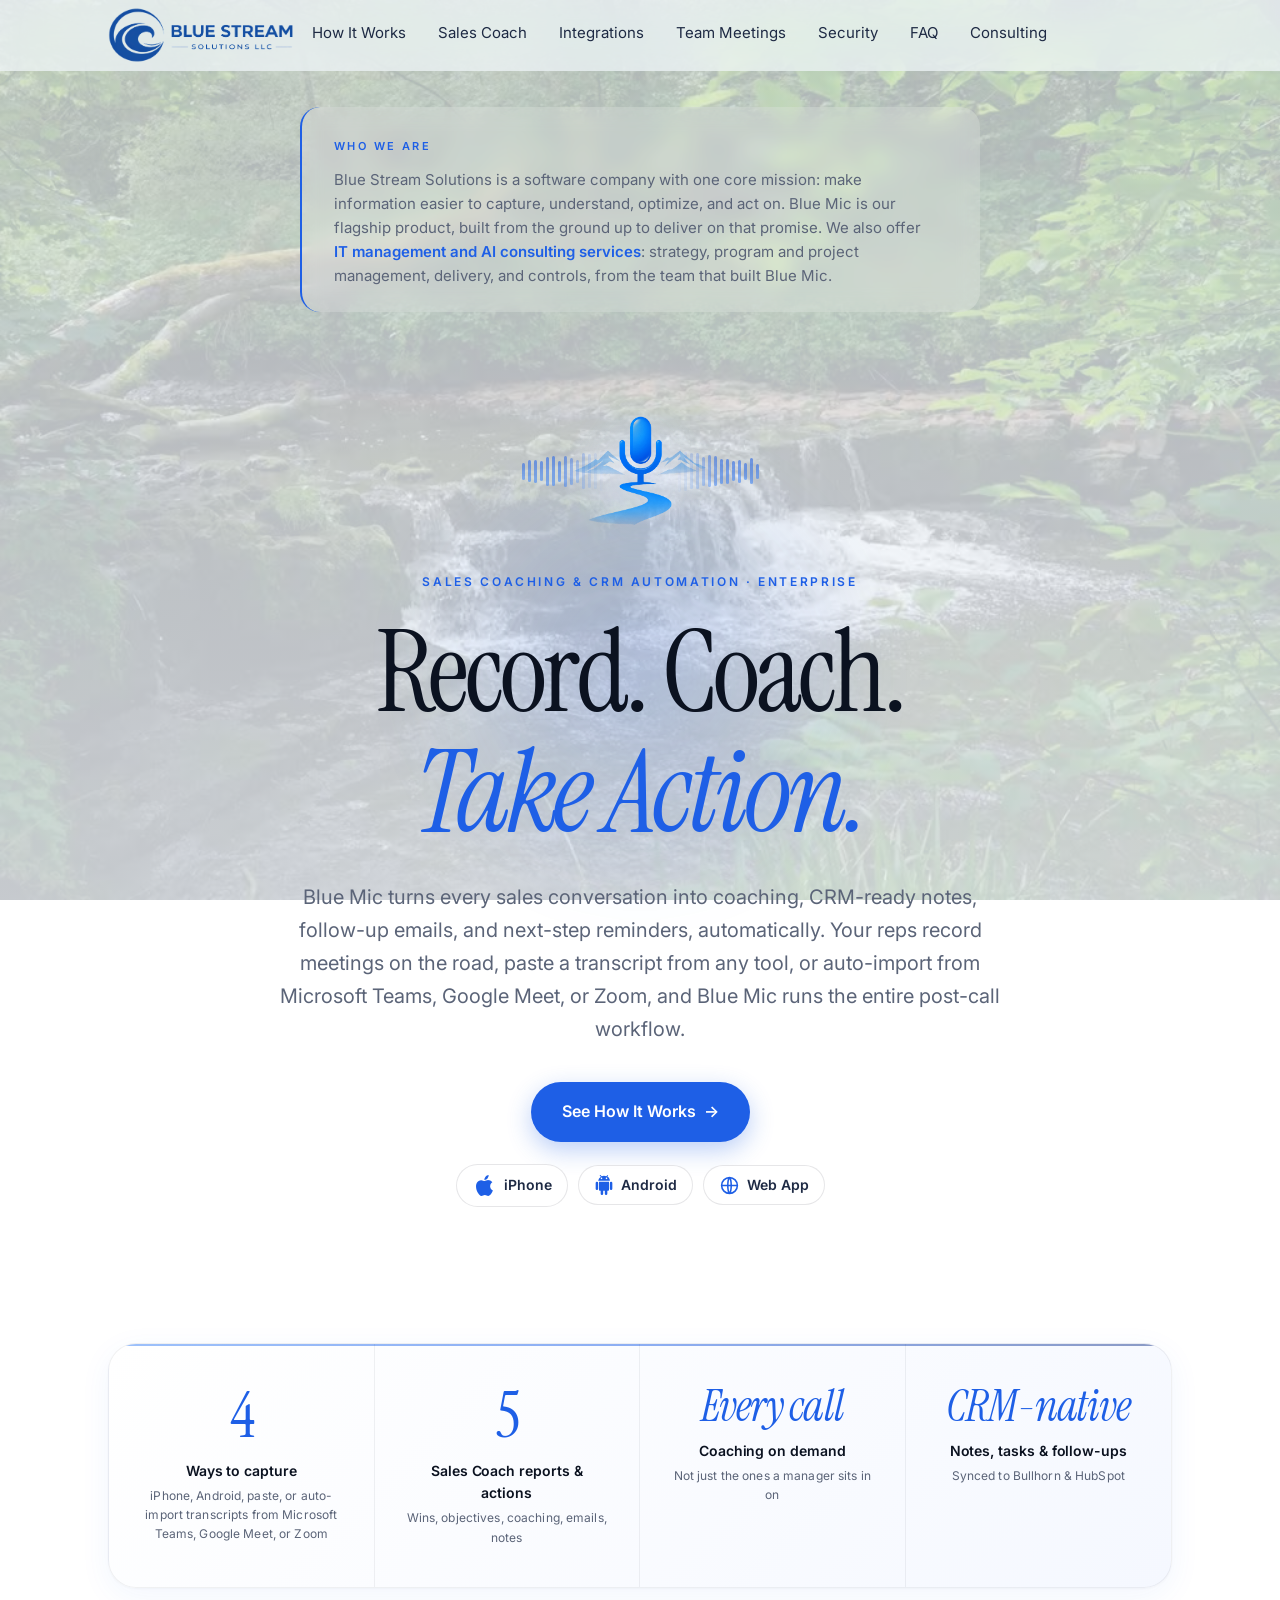
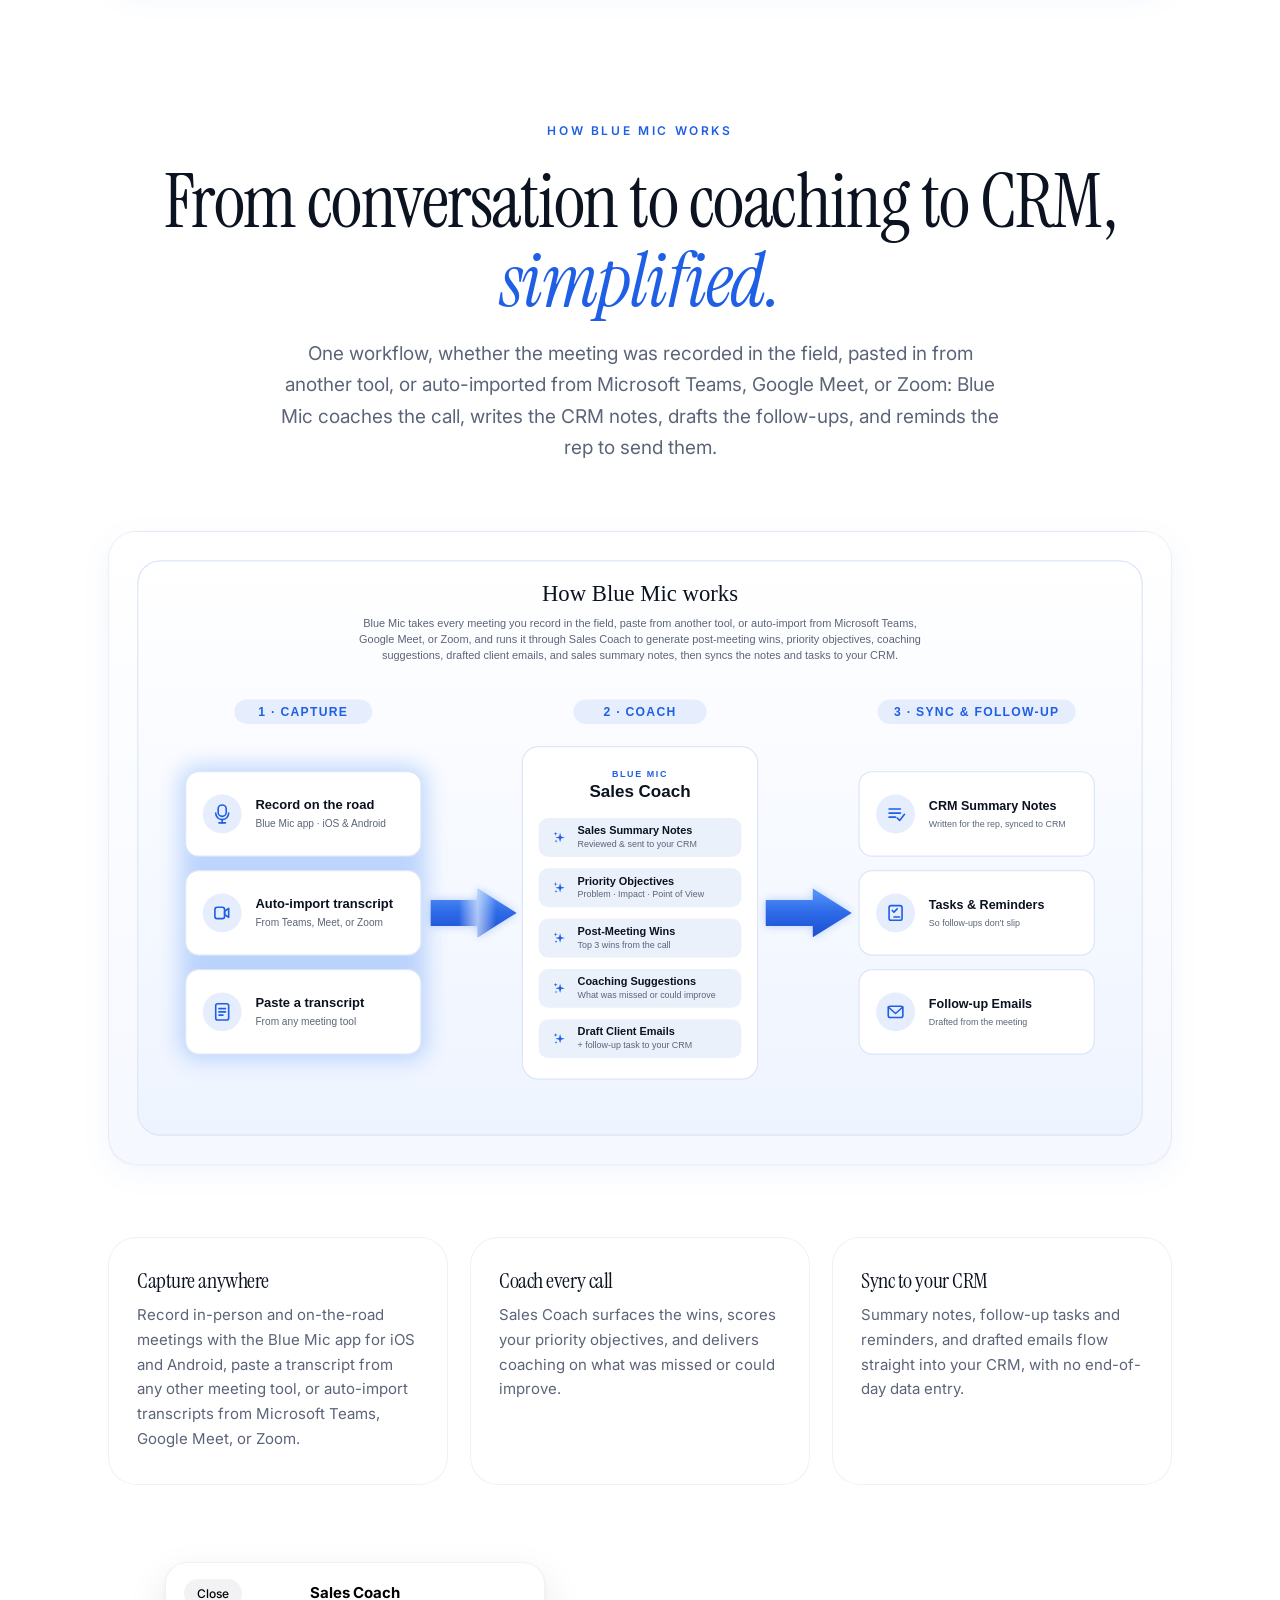
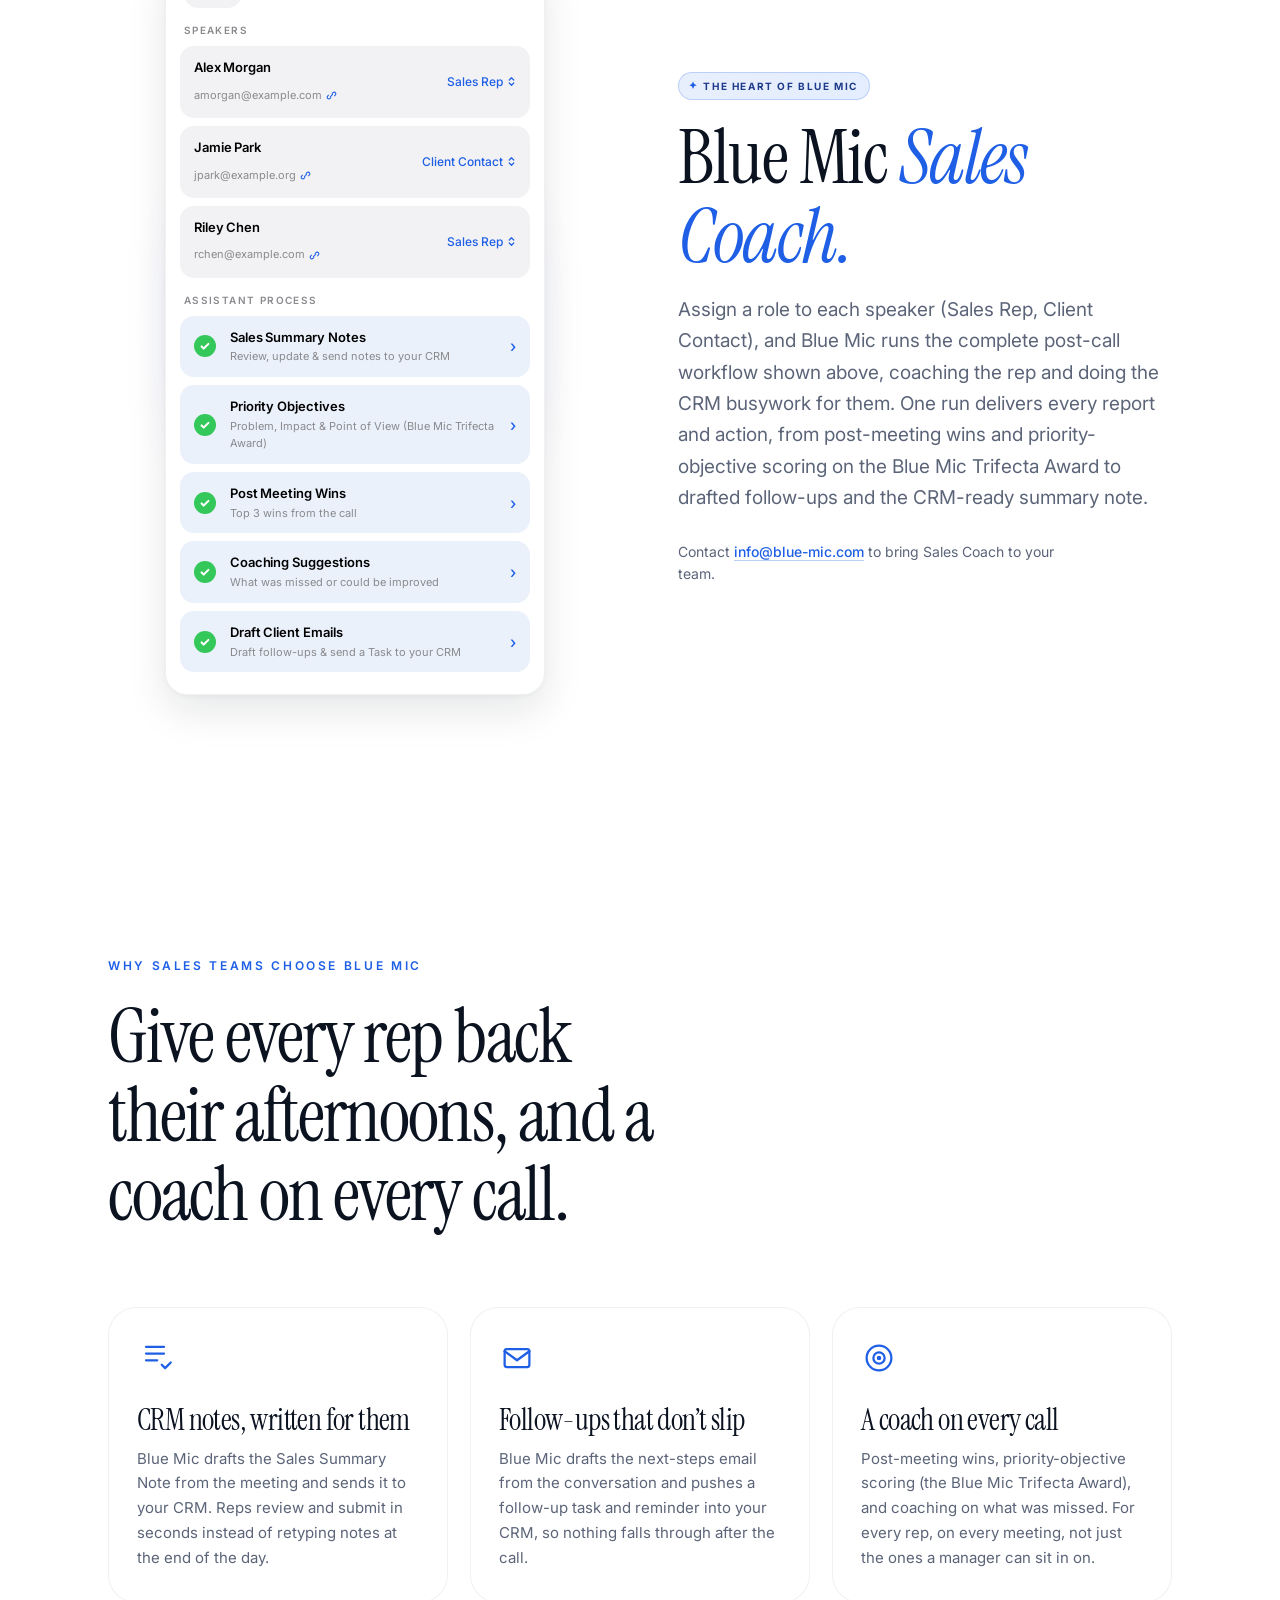
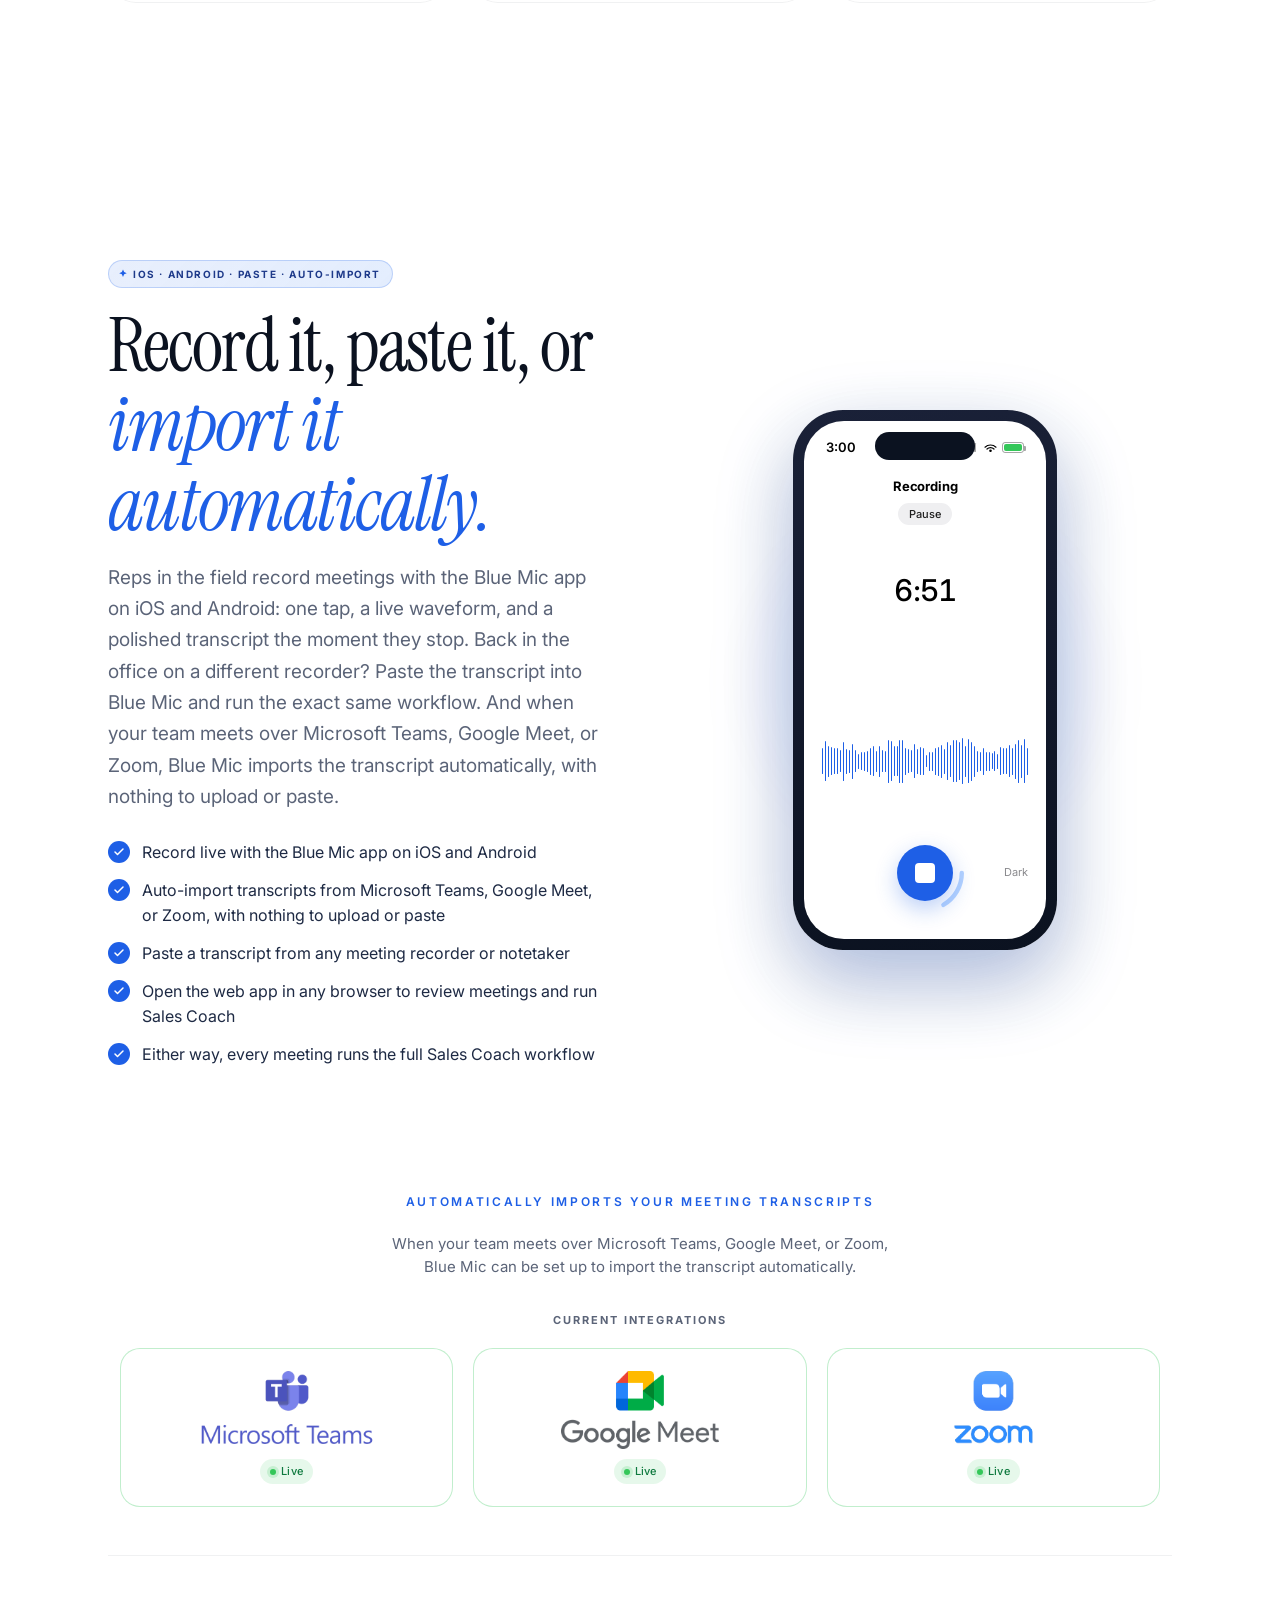
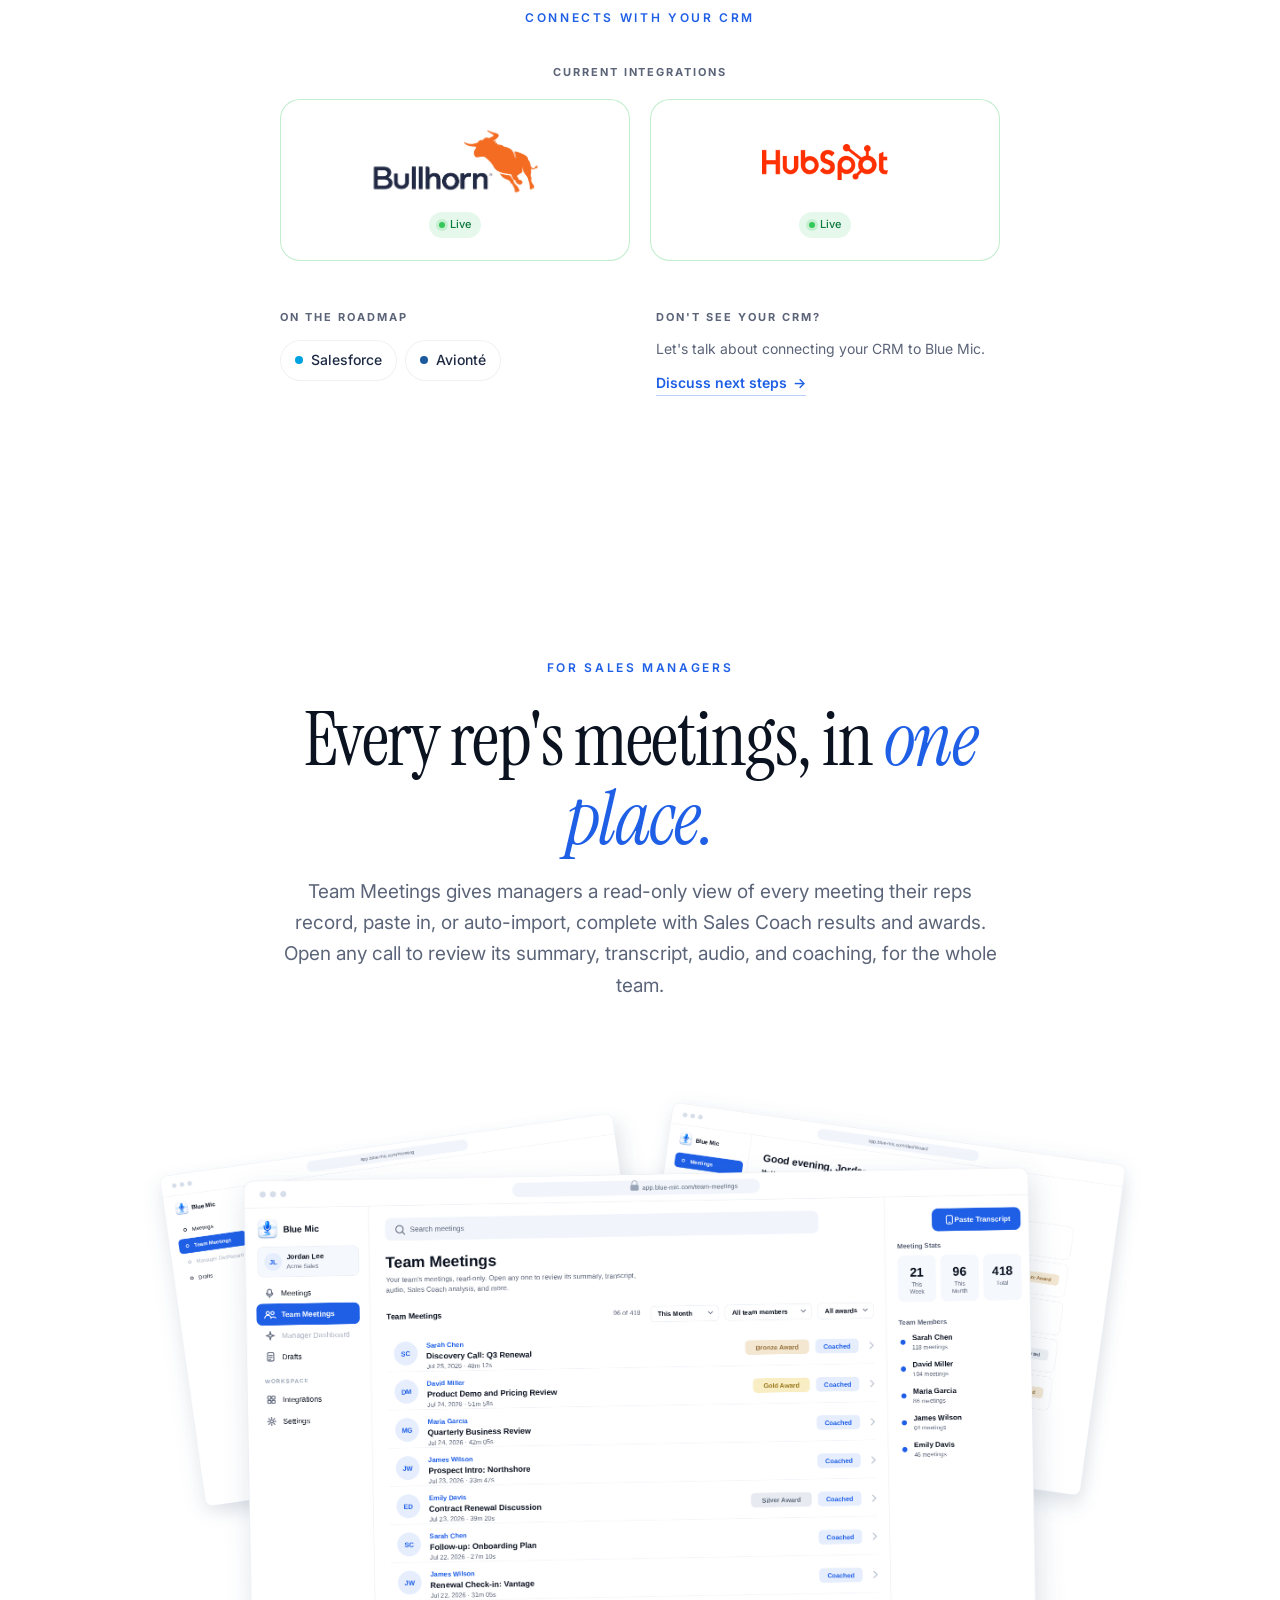
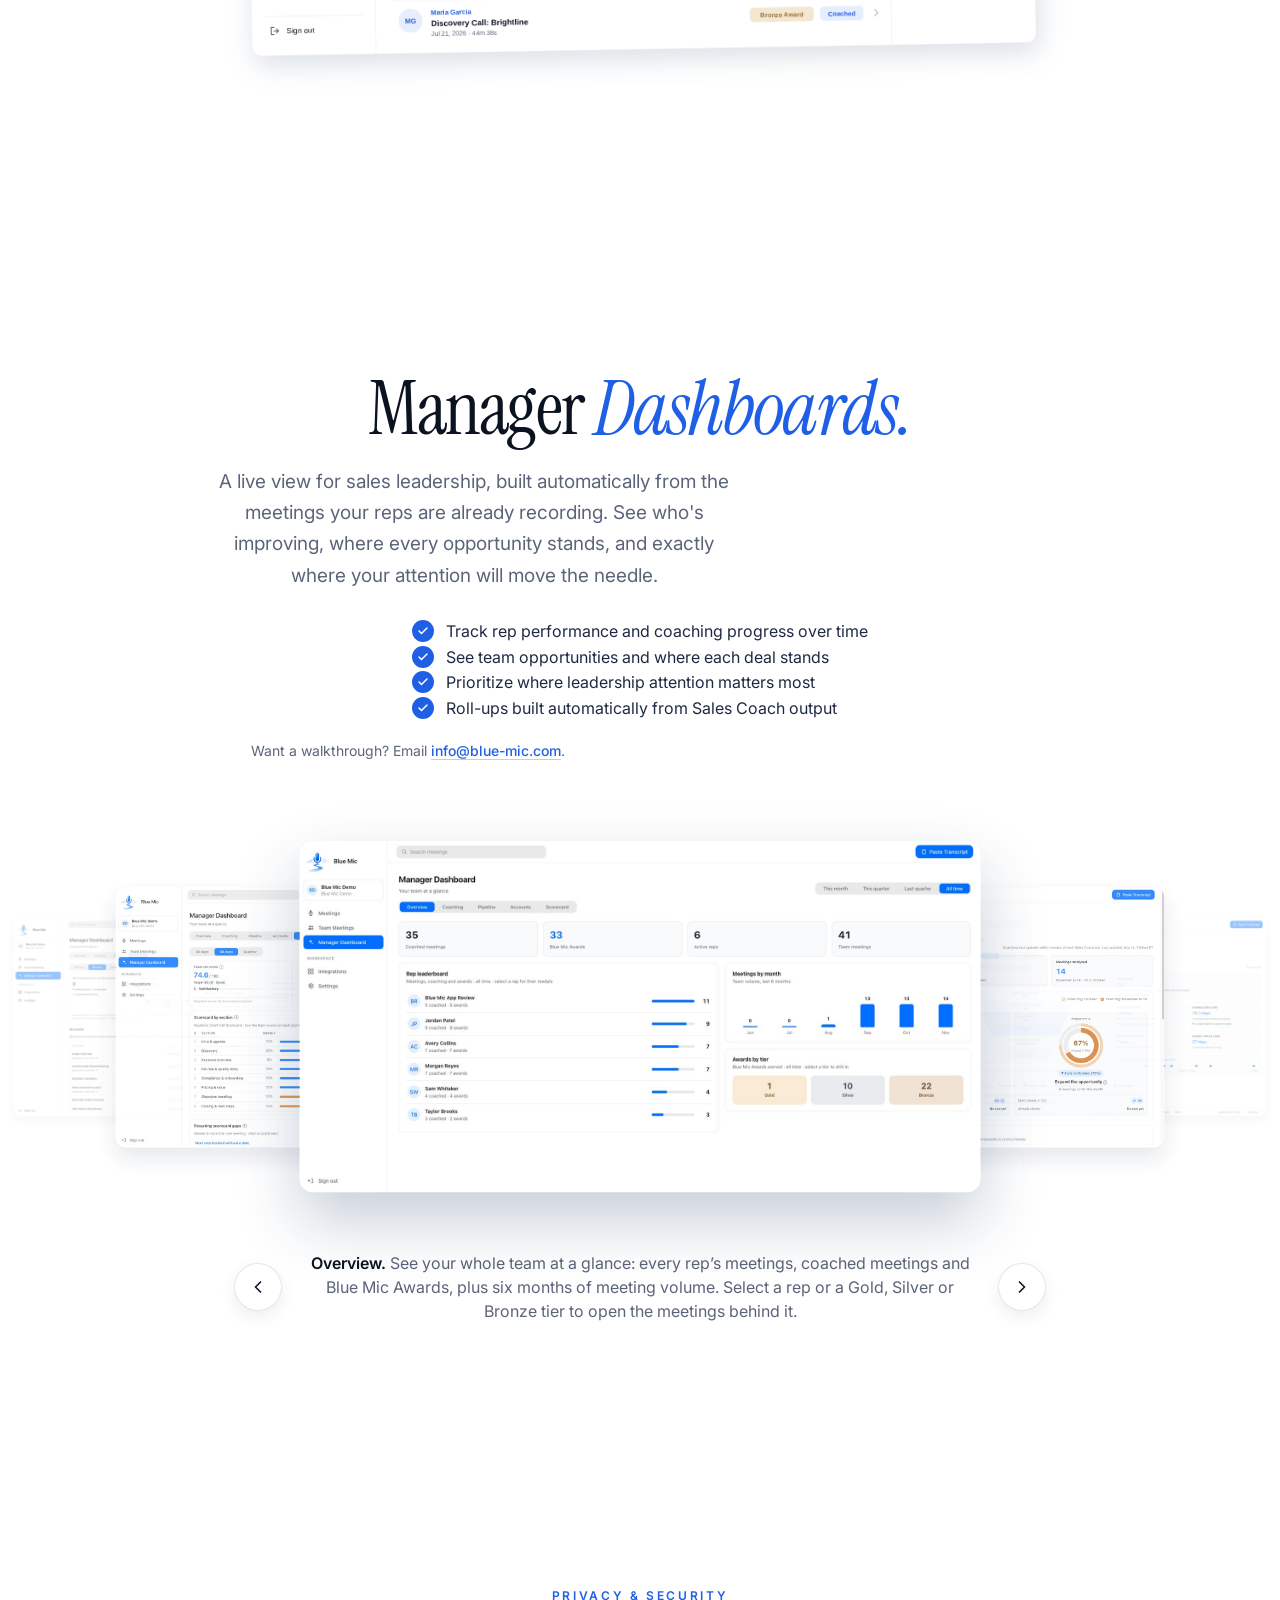
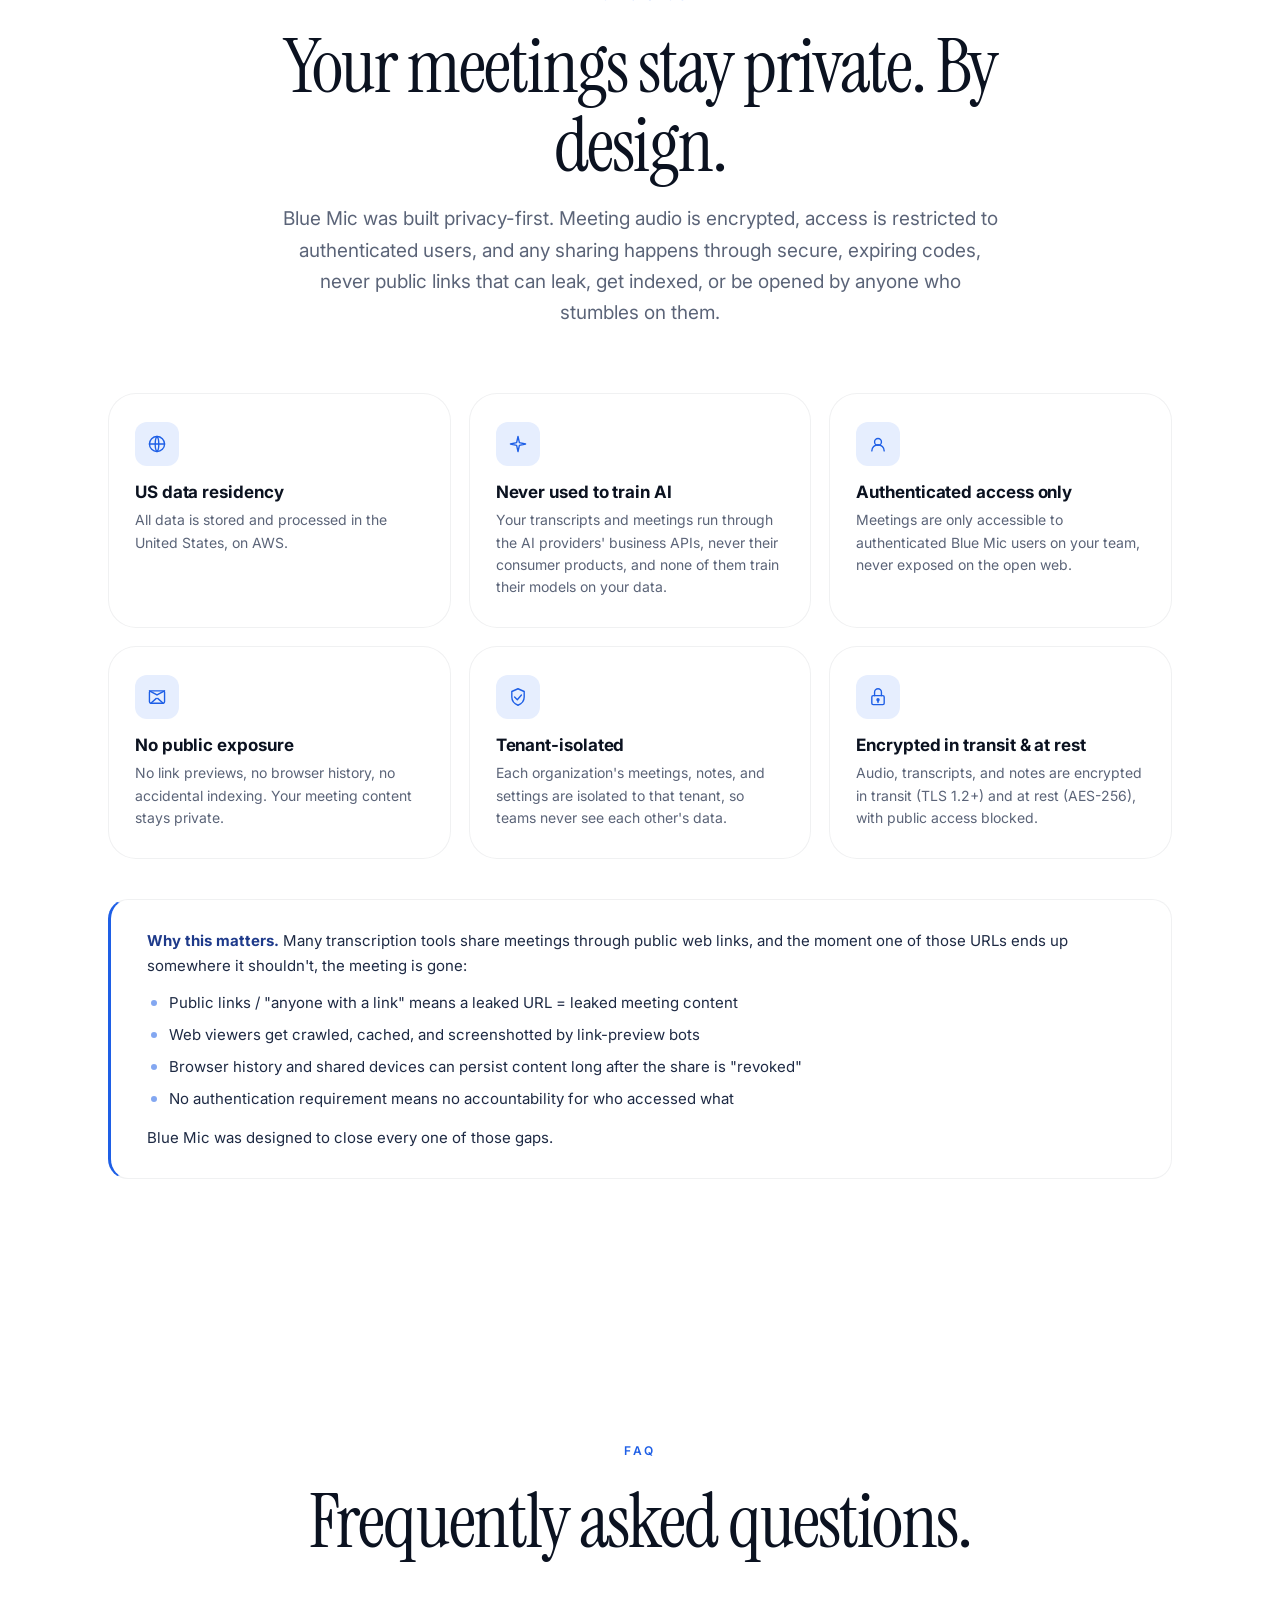
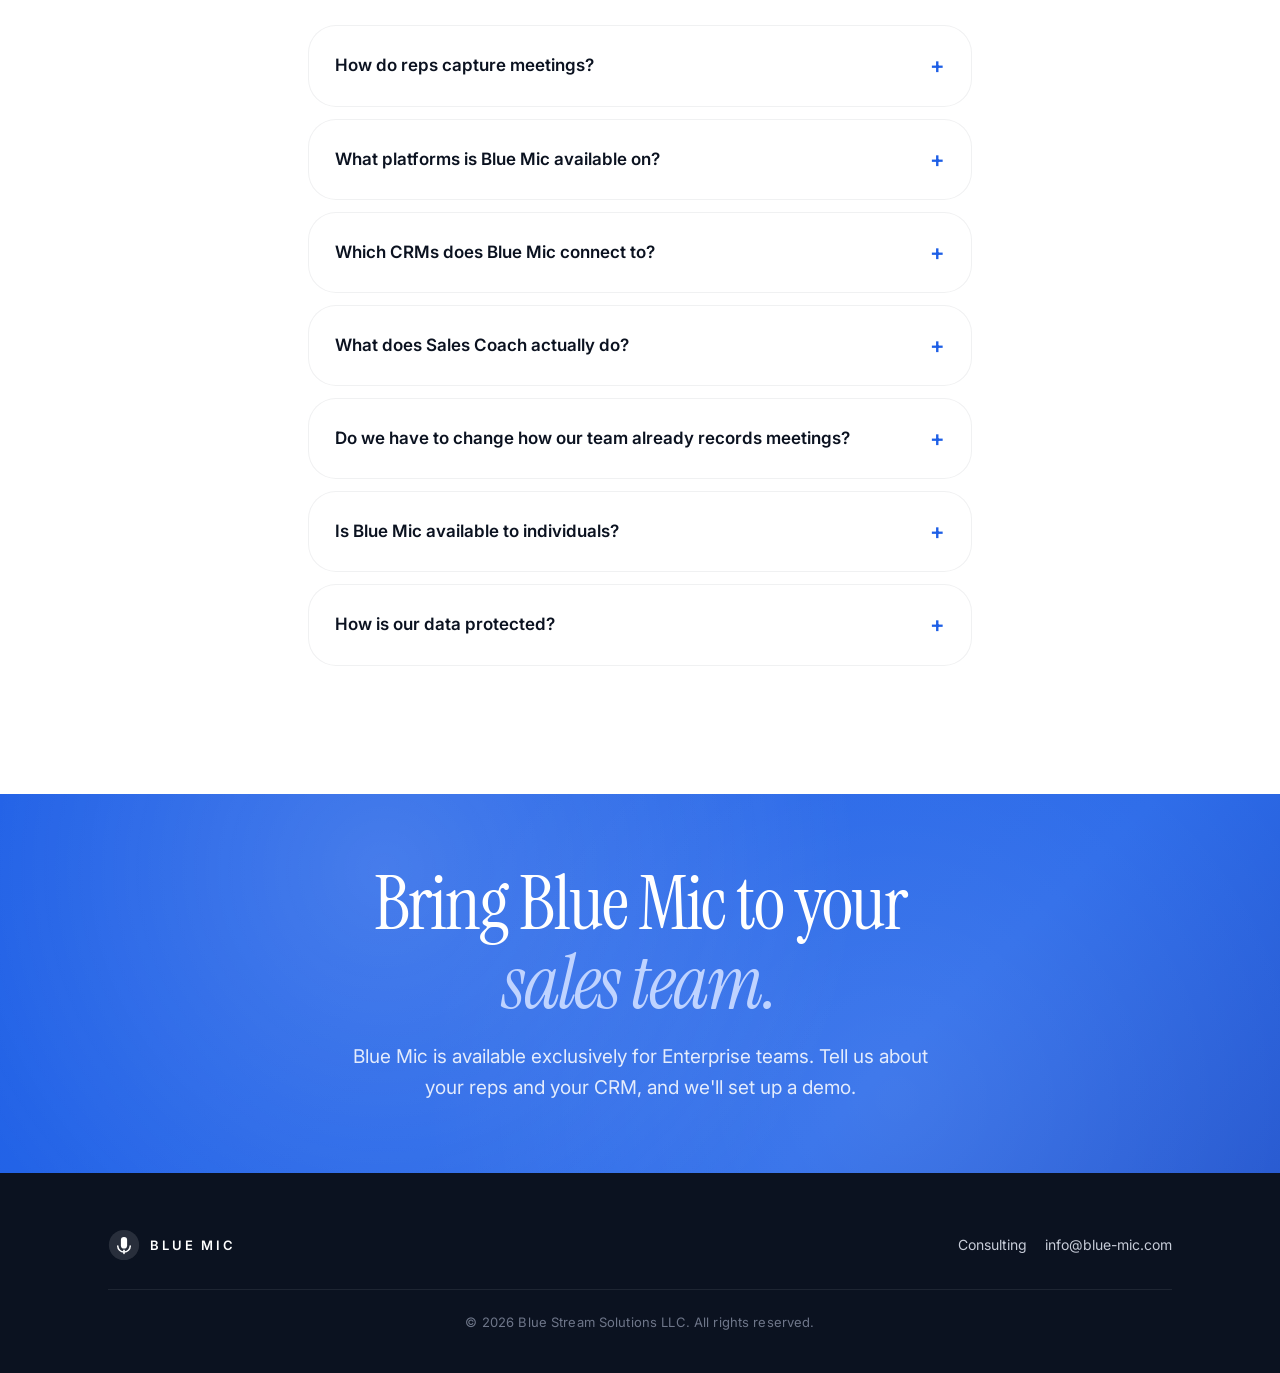
==== commit 03264ea2: "Add files via upload" ====
--- a/index.html
+++ b/index.html
@@ -132,6 +132,10 @@
     .mgr-cf-caption { font-size: 14.5px; max-width: 64%; min-height: 13.5em; }
   }
   @media (prefers-reduced-motion: reduce) { .mgr-cf-card { transition: none; } }
+  /* While an enlarged image is open, draw only the image (keeps iPhone Safari from running out of memory when zooming in) */
+  html.mgr-lb-open body > *:not(.mgr-lightbox) { visibility: hidden !important; }
+  html.mgr-lb-open .mgr-lightbox { background: #0B1220; }
+  @media (max-width: 820px) { .mgr-lightbox img { box-shadow: none; } }
 
   /* Tighter, vertically-centered CTA */
   .cta { padding: clamp(40px, 5.5vw, 76px) 0; }
@@ -955,7 +959,7 @@
   </div>
 </footer>
 
-<script src="script.js?v=7"></script>
+<script src="script.js?v=8"></script>
 <div class="mgr-lightbox" id="mgrLightbox" aria-hidden="true">
   <button class="mgr-lb-close" aria-label="Close">&times;</button>
   <img id="mgrLightboxImg" alt="" />
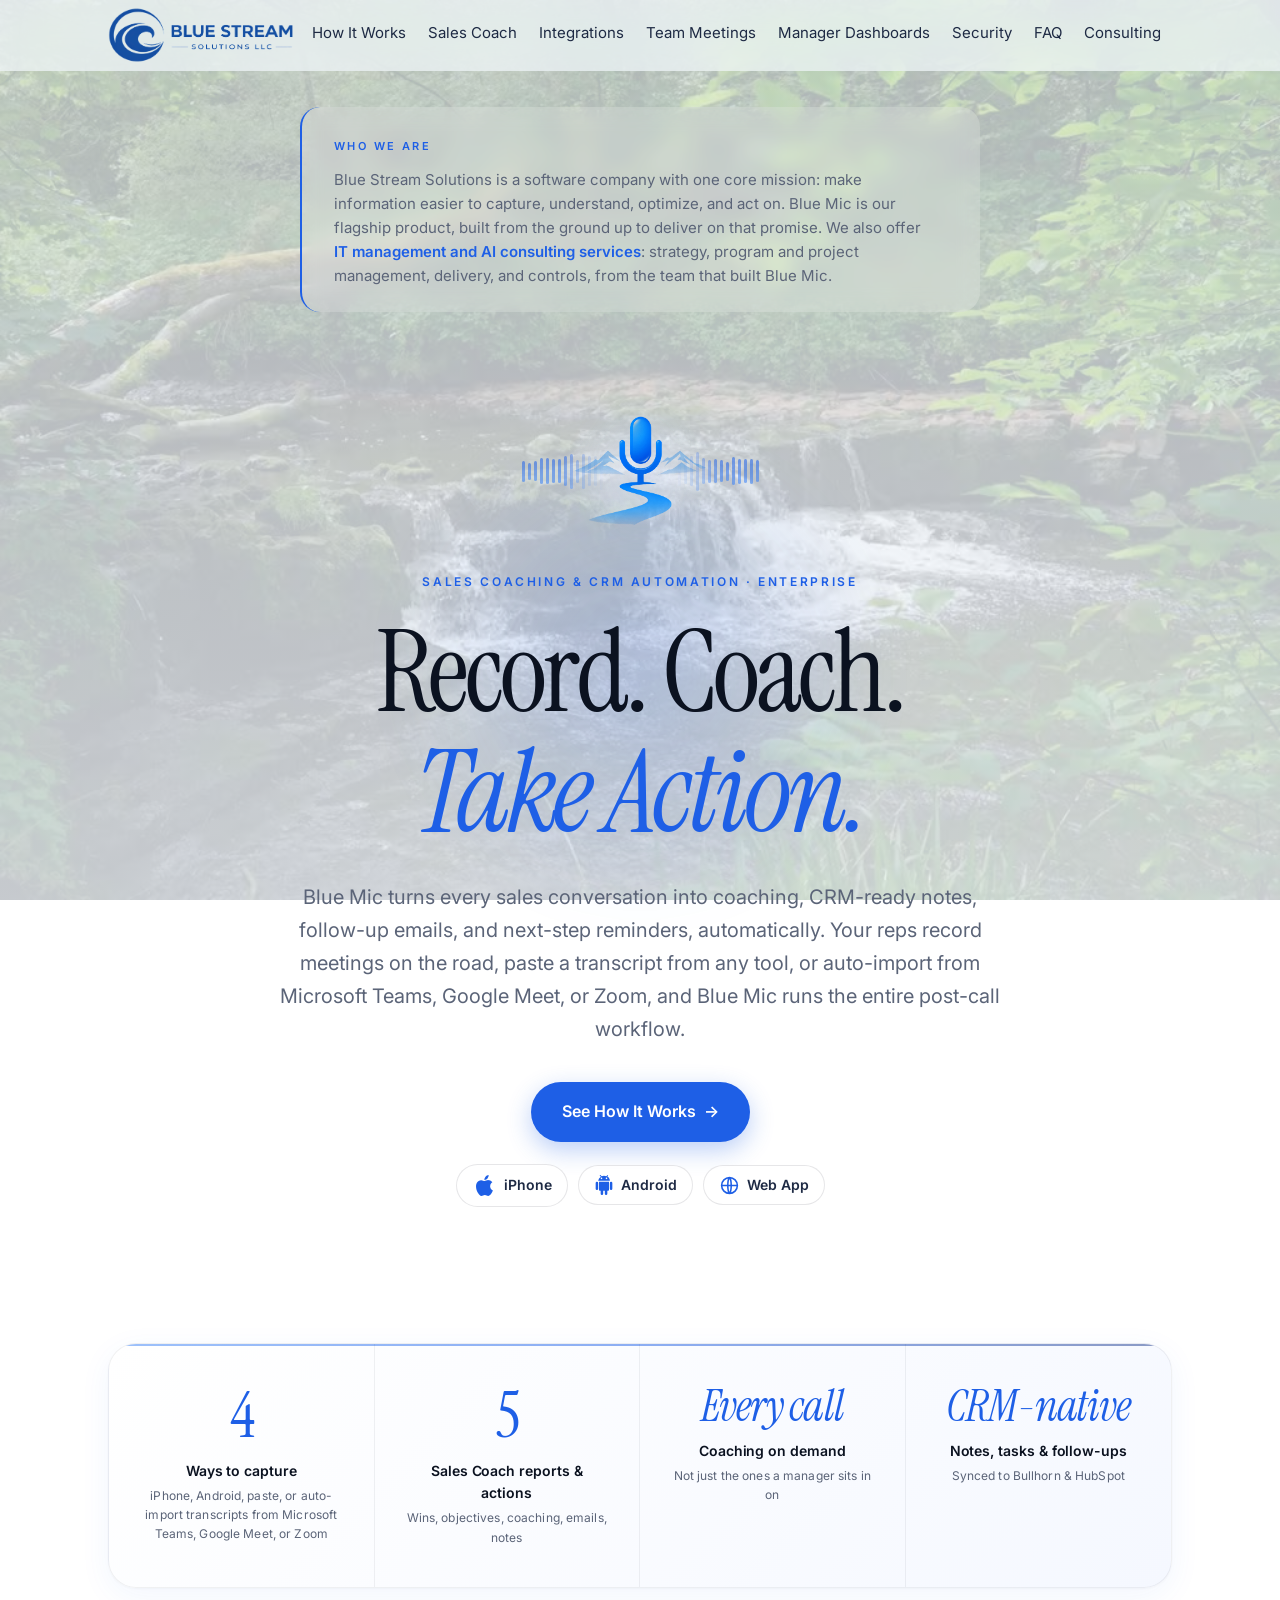
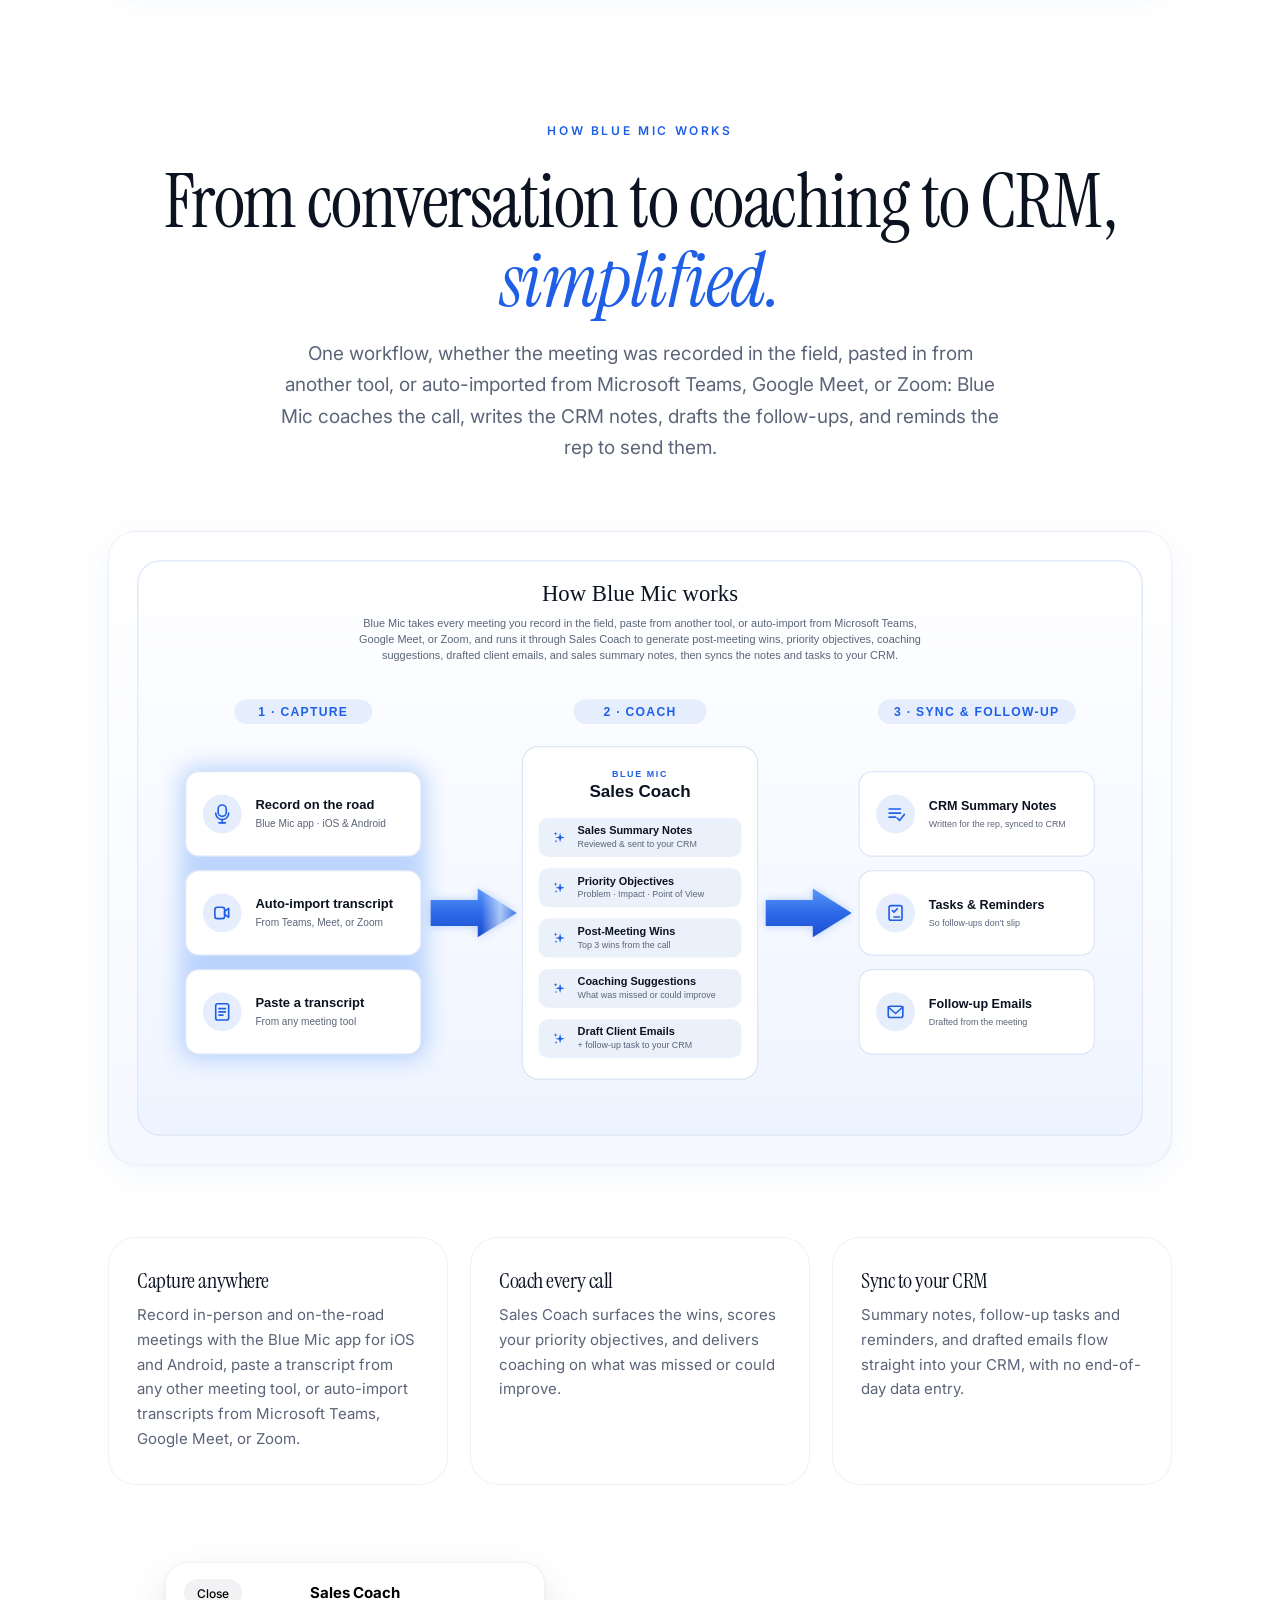
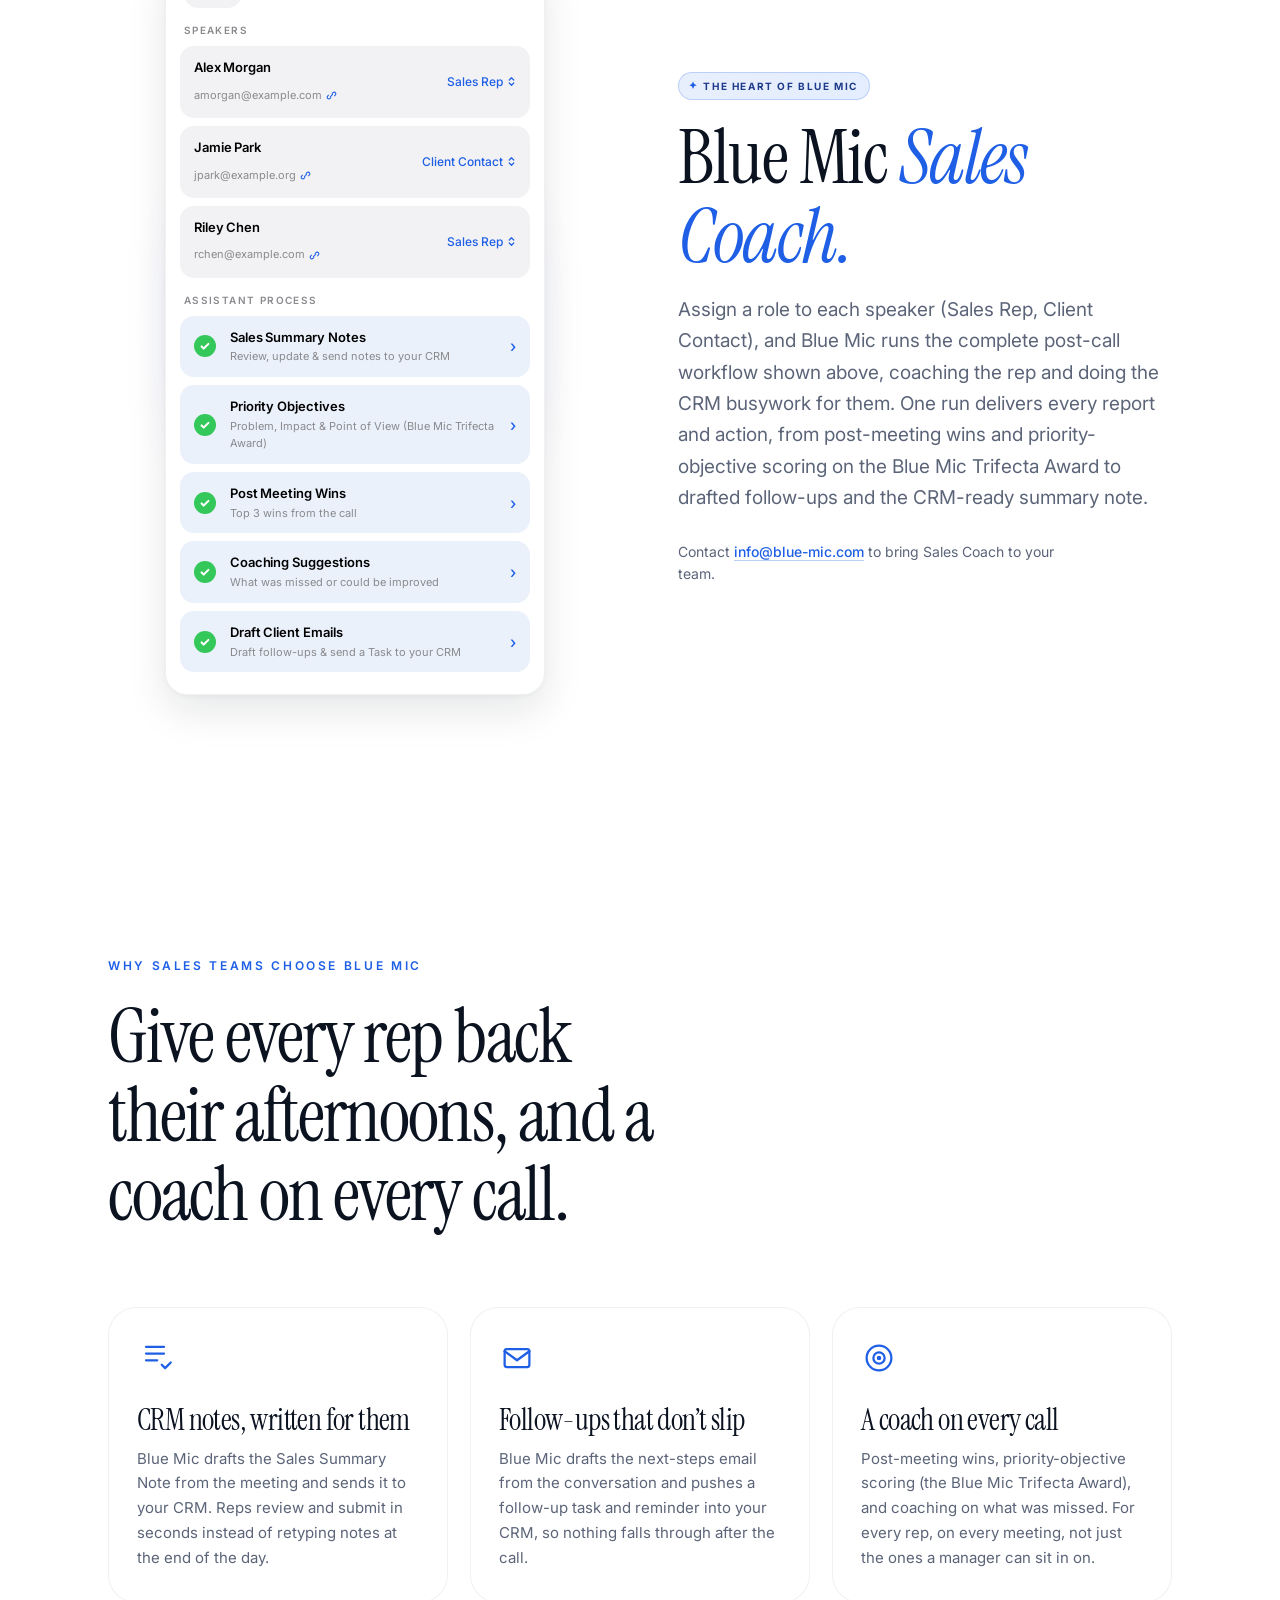
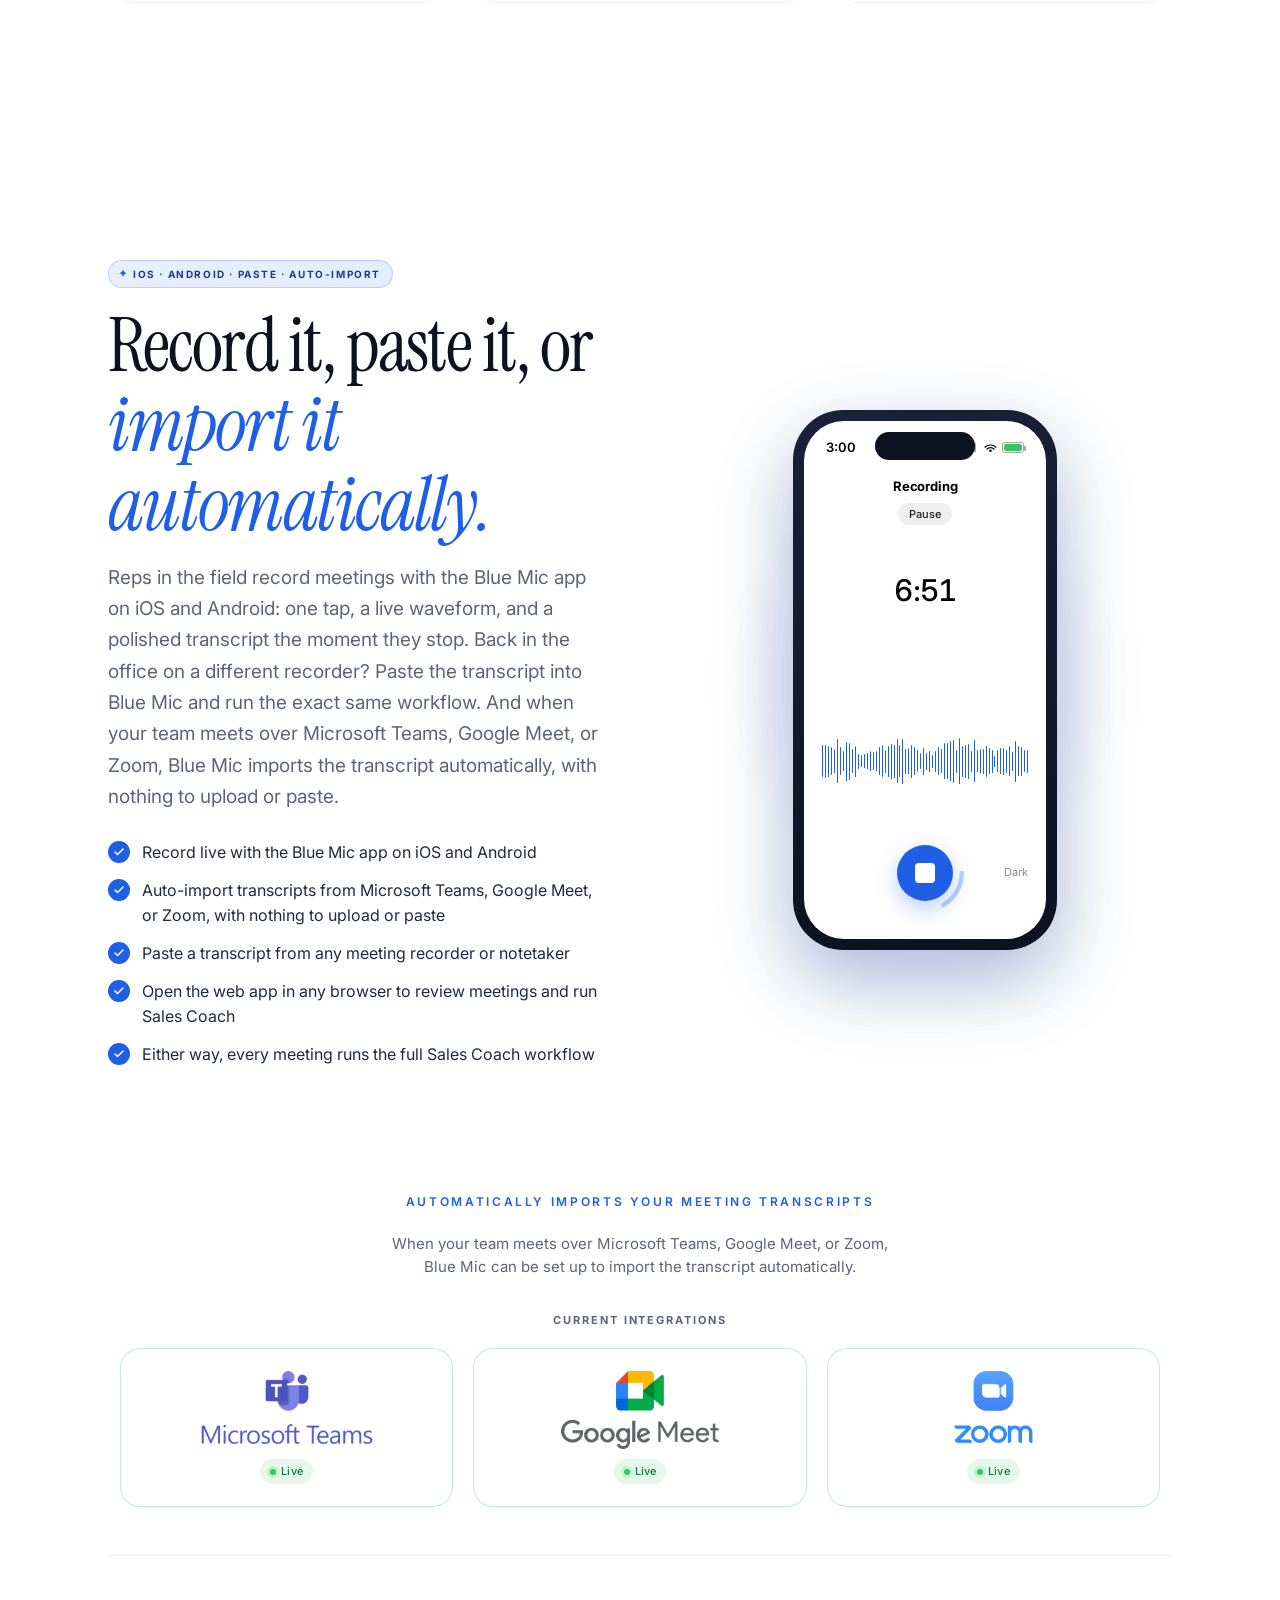
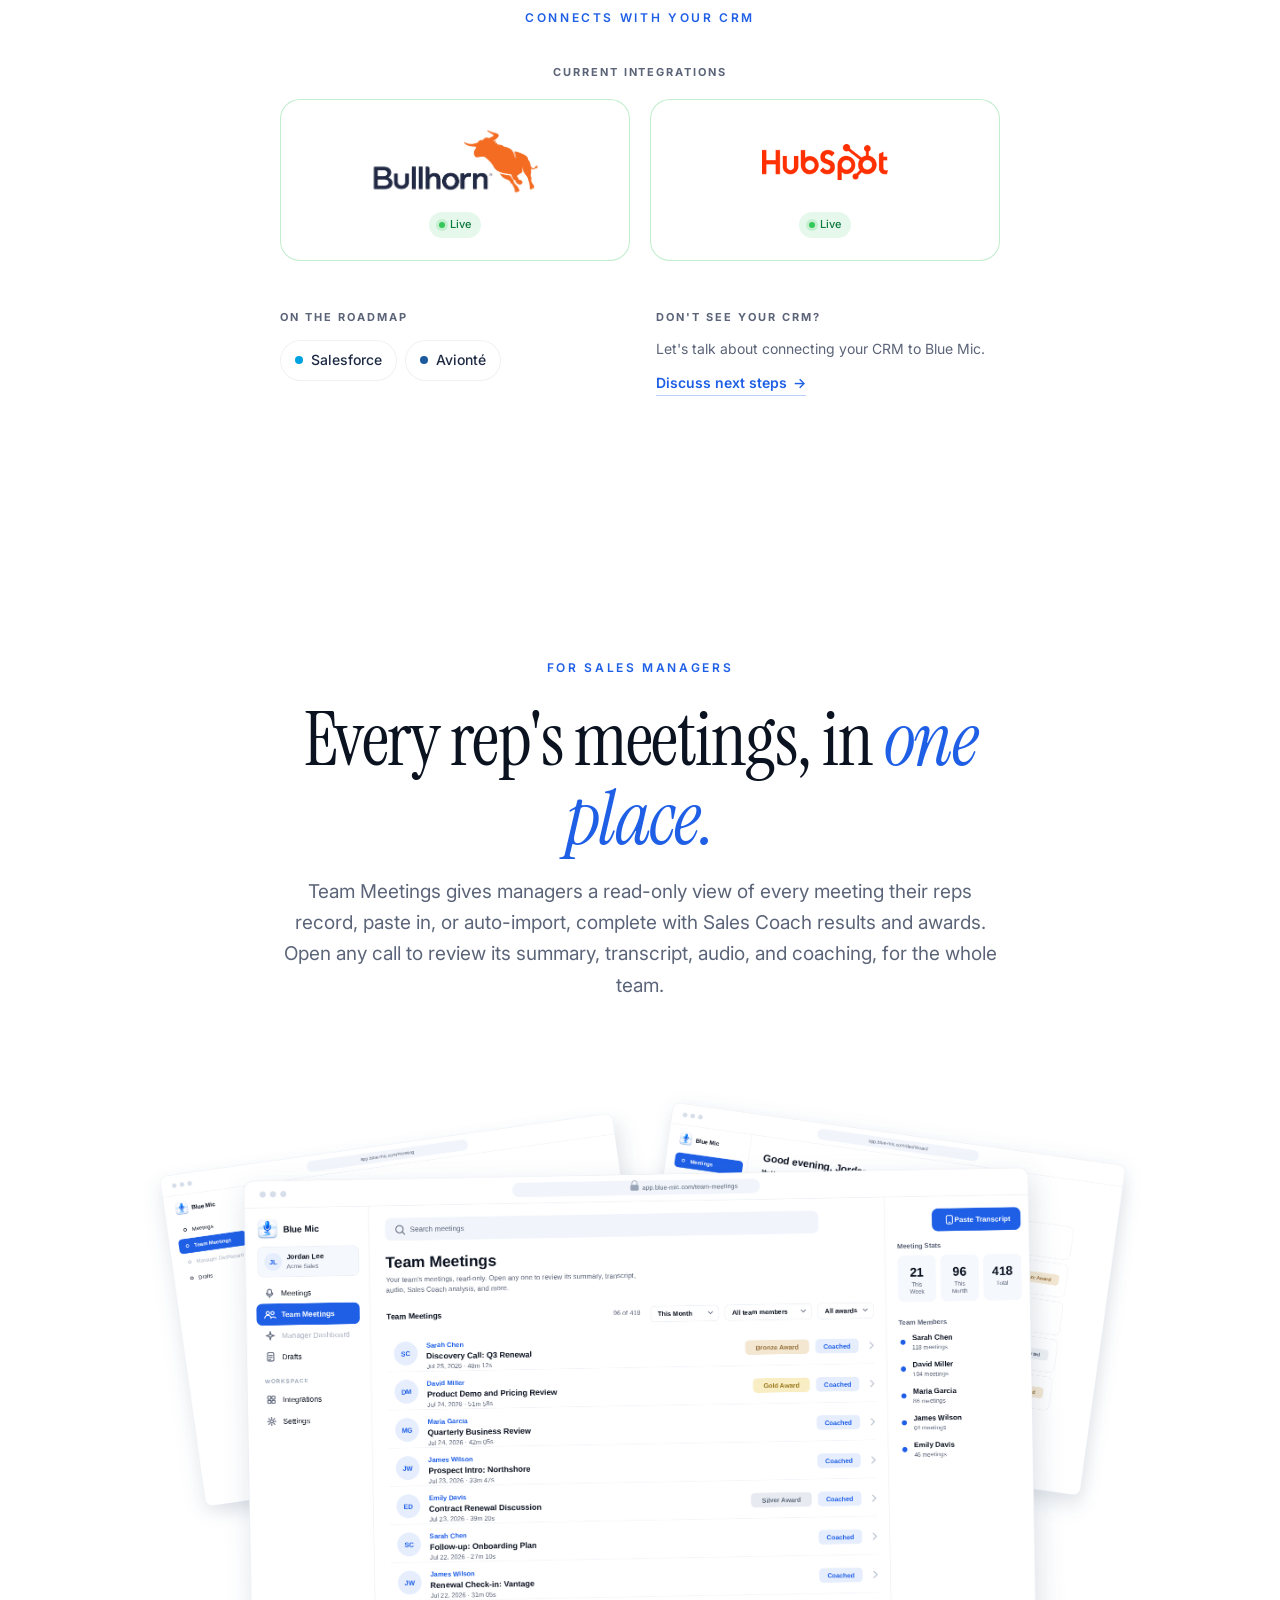
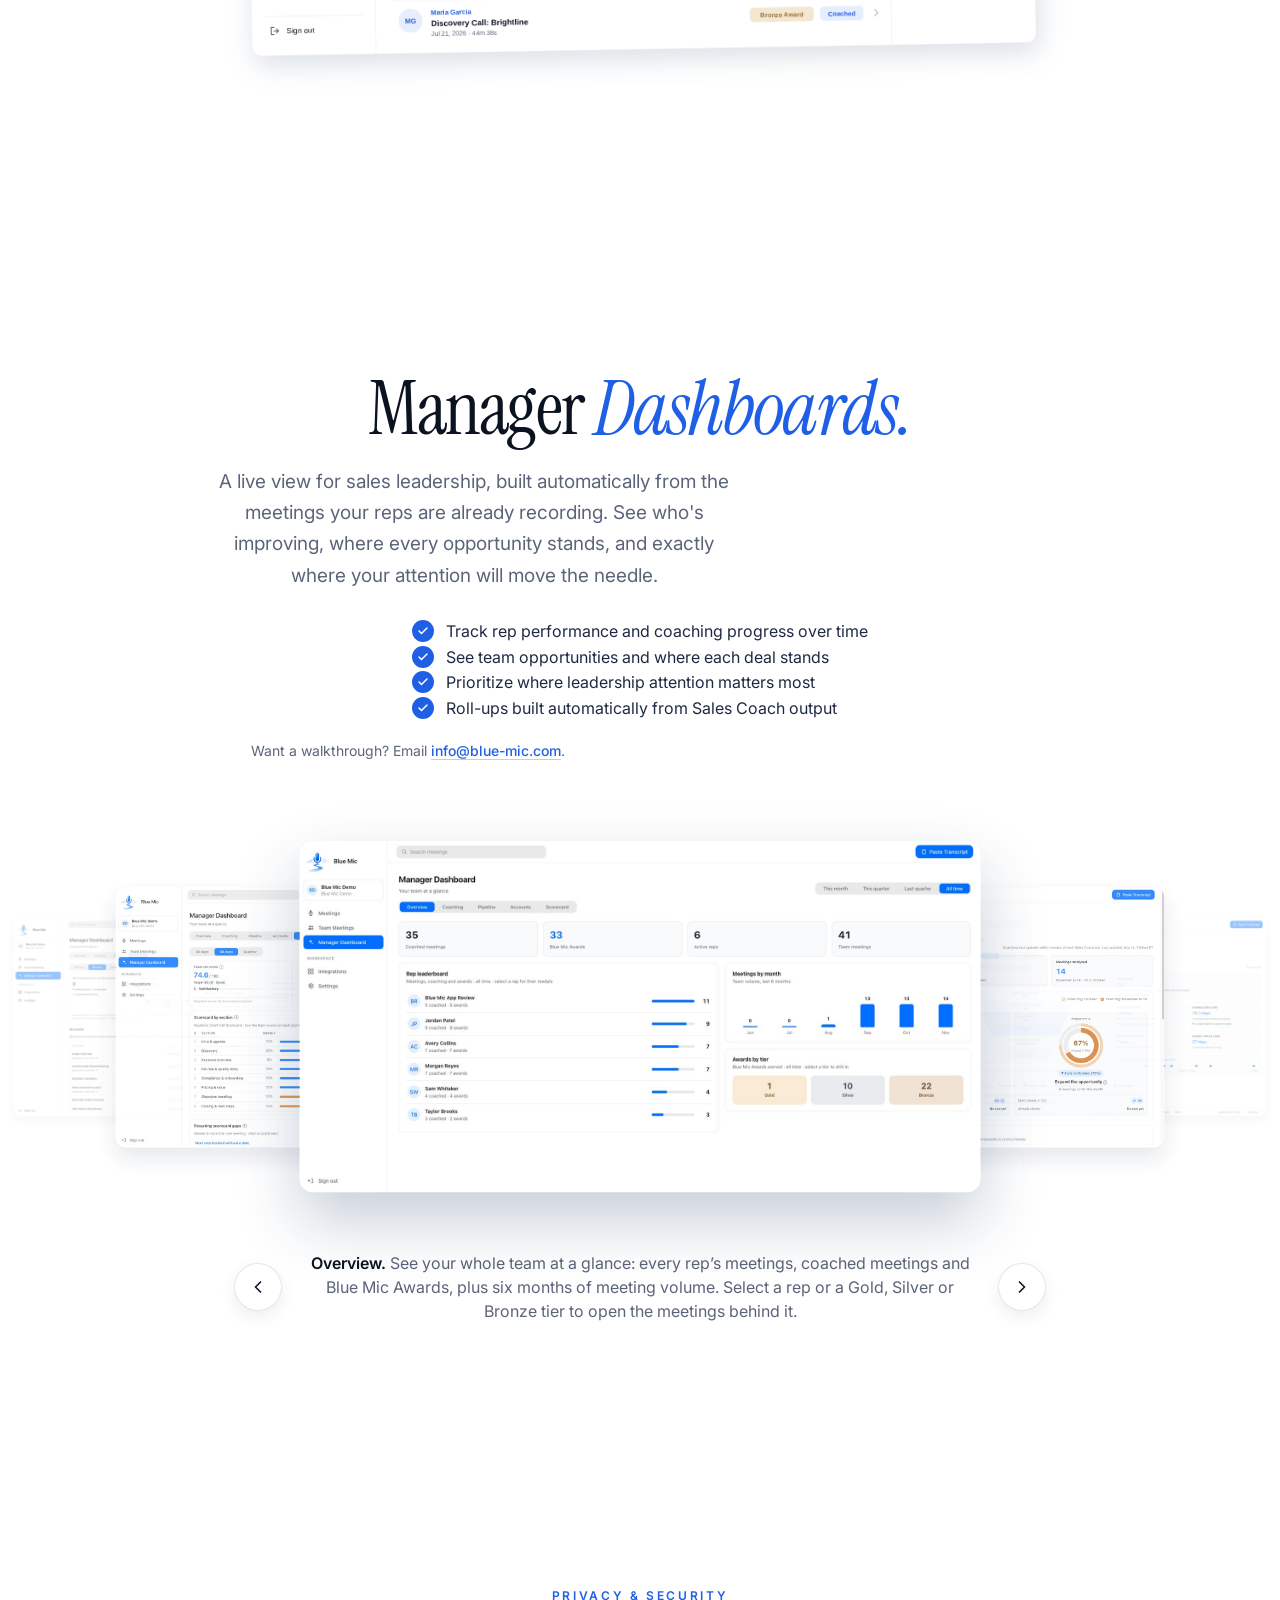
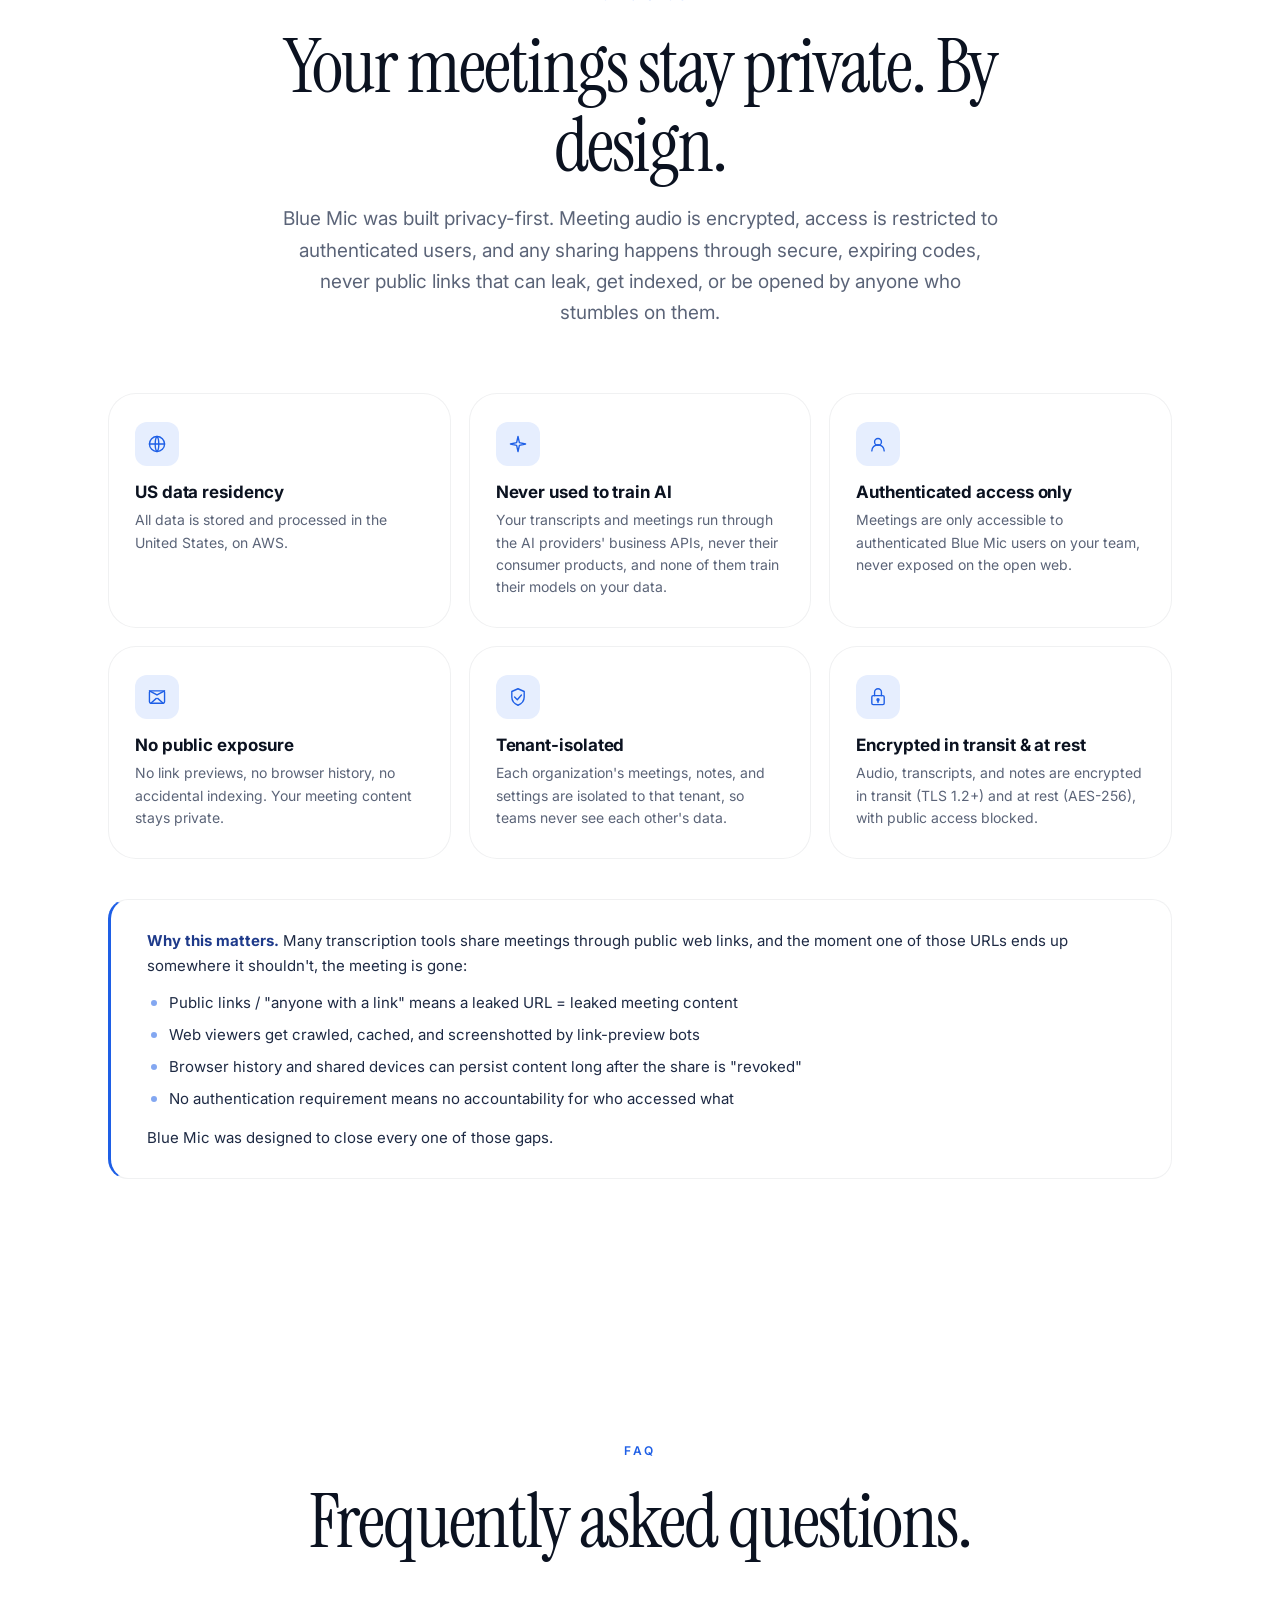
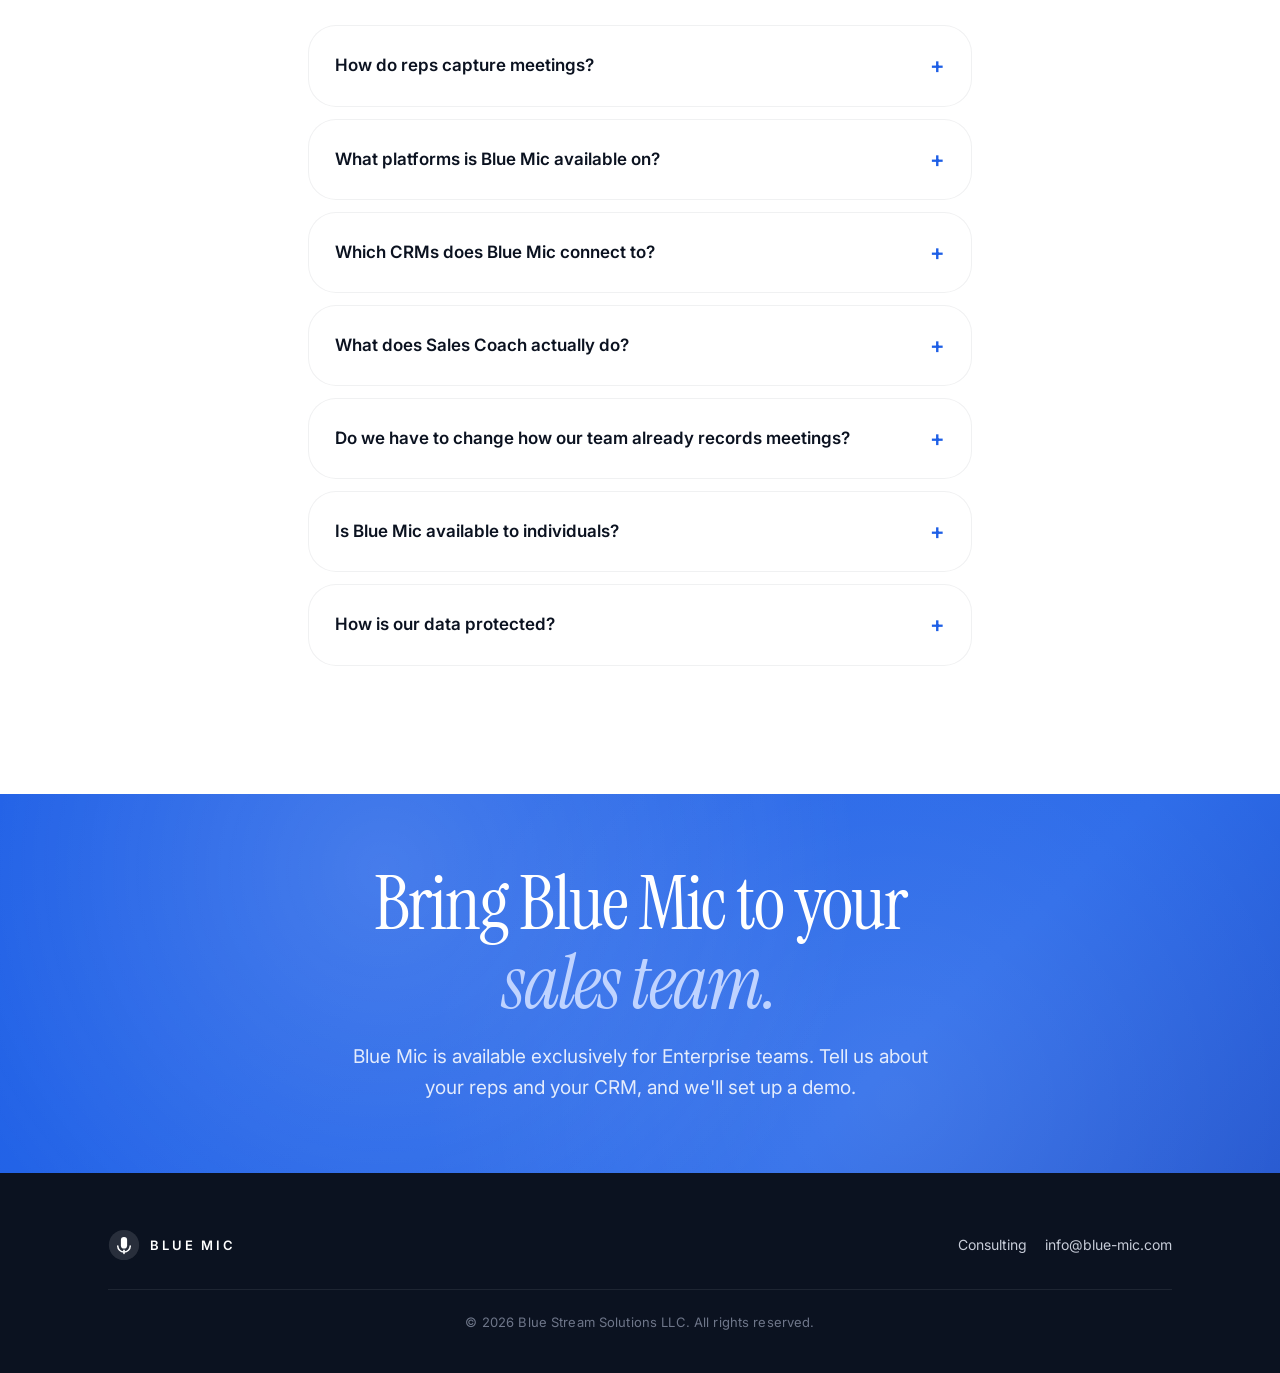
==== commit 5356acee: "Add files via upload" ====
--- a/index.html
+++ b/index.html
@@ -178,6 +178,18 @@
     window.scrollTo(0, 0);
   });
 </script>
+<!-- nav-fit -->
+<style>
+  /* Menu fit: links stay on one line, logo left, links centered in the remaining space; the menu button takes over below 1100px */
+  .nav-links a { white-space: nowrap; }
+  .nav-row { grid-template-columns: auto 1fr auto; }
+  .nav-links { gap: 22px; }
+  @media (max-width: 1100px) {
+    .nav-row { display: flex; justify-content: space-between; align-items: center; gap: 0; }
+    .nav-links { display: none; }
+    .nav-burger { display: flex; }
+  }
+</style>
 </head>
 <body>
 
@@ -246,6 +258,7 @@
       <a href="#coach">Sales Coach</a>
       <a href="#integrations">Integrations</a>
       <a href="#team-meetings">Team Meetings</a>
+      <a href="#managers">Manager Dashboards</a>
       <a href="#security">Security</a>
       <a href="#faq">FAQ</a>
       <a href="consulting.html">Consulting</a>
@@ -264,6 +277,7 @@
     <a href="#coach">Sales Coach</a>
     <a href="#integrations">Integrations</a>
     <a href="#team-meetings">Team Meetings</a>
+    <a href="#managers">Manager Dashboards</a>
     <a href="#security">Security</a>
     <a href="#faq">FAQ</a>
     <a href="consulting.html">Consulting</a>
@@ -959,7 +973,7 @@
   </div>
 </footer>
 
-<script src="script.js?v=8"></script>
+<script src="script.js?v=9"></script>
 <div class="mgr-lightbox" id="mgrLightbox" aria-hidden="true">
   <button class="mgr-lb-close" aria-label="Close">&times;</button>
   <img id="mgrLightboxImg" alt="" />
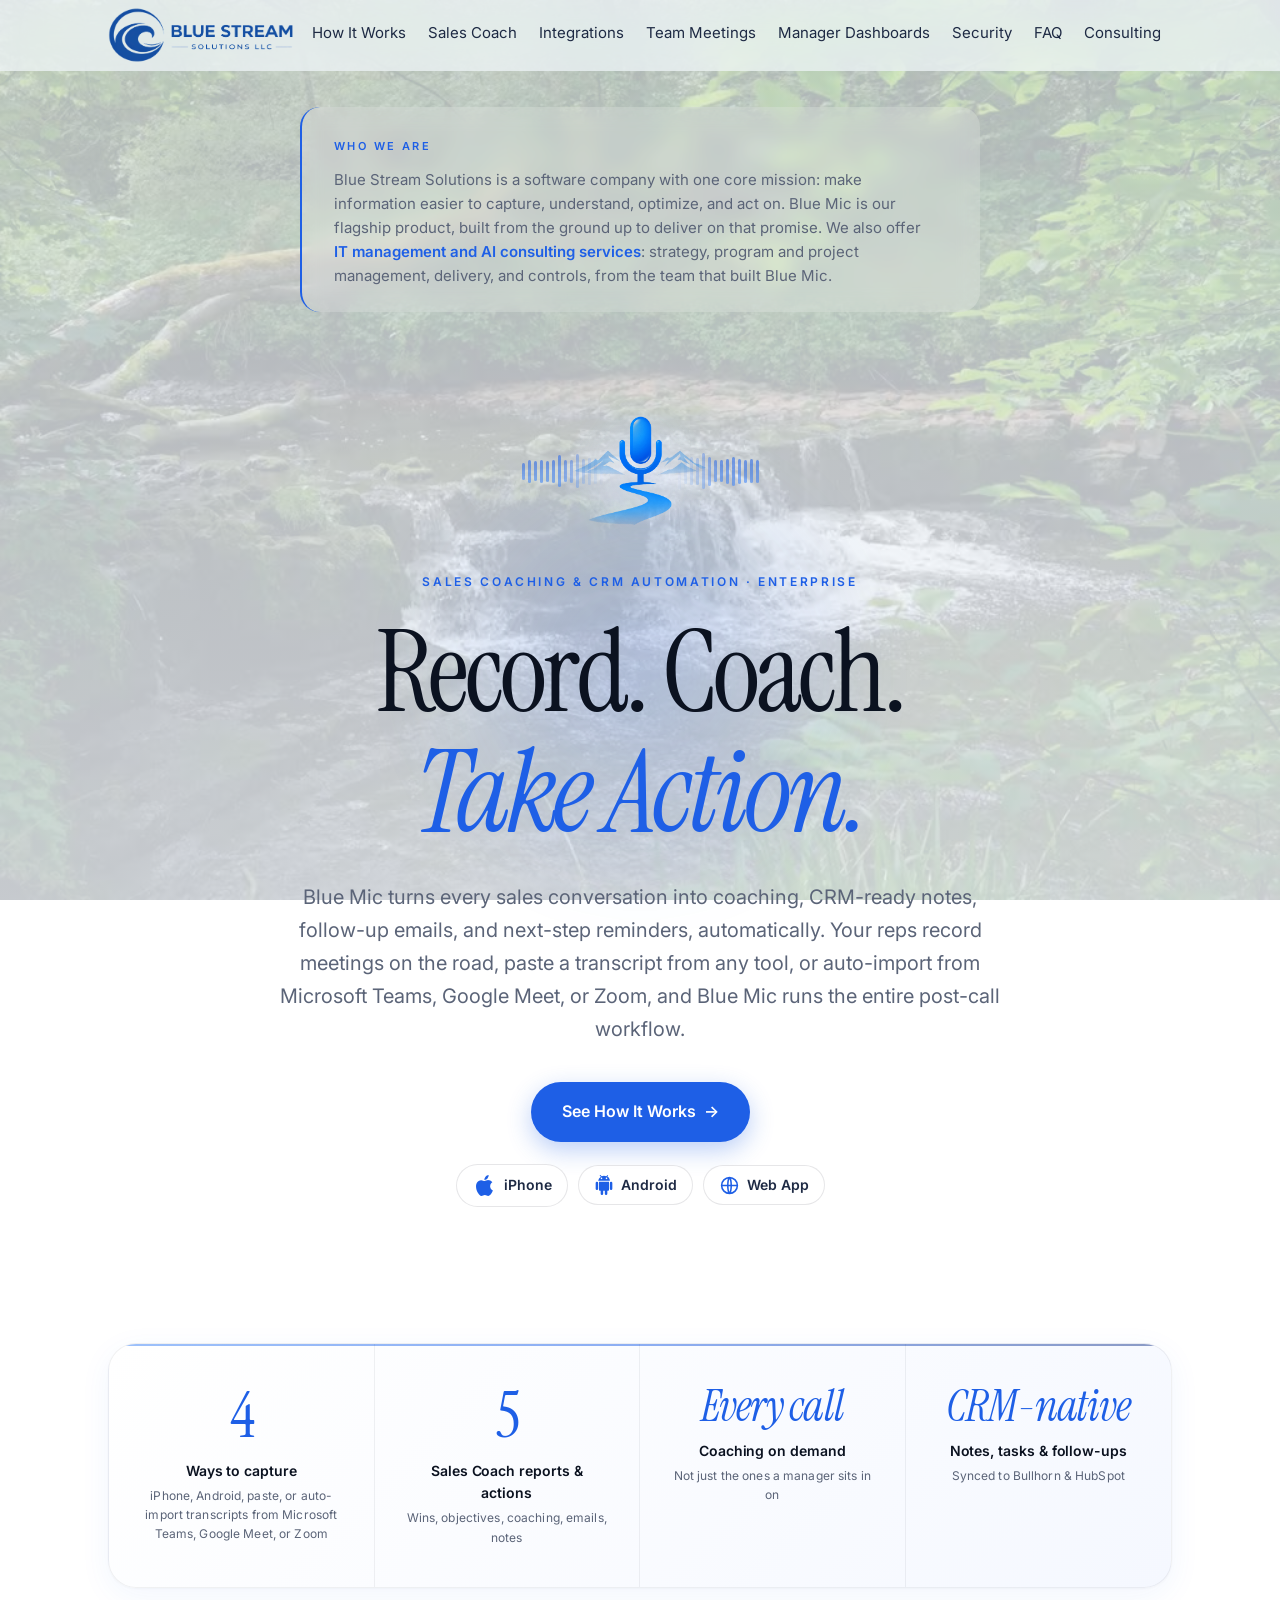
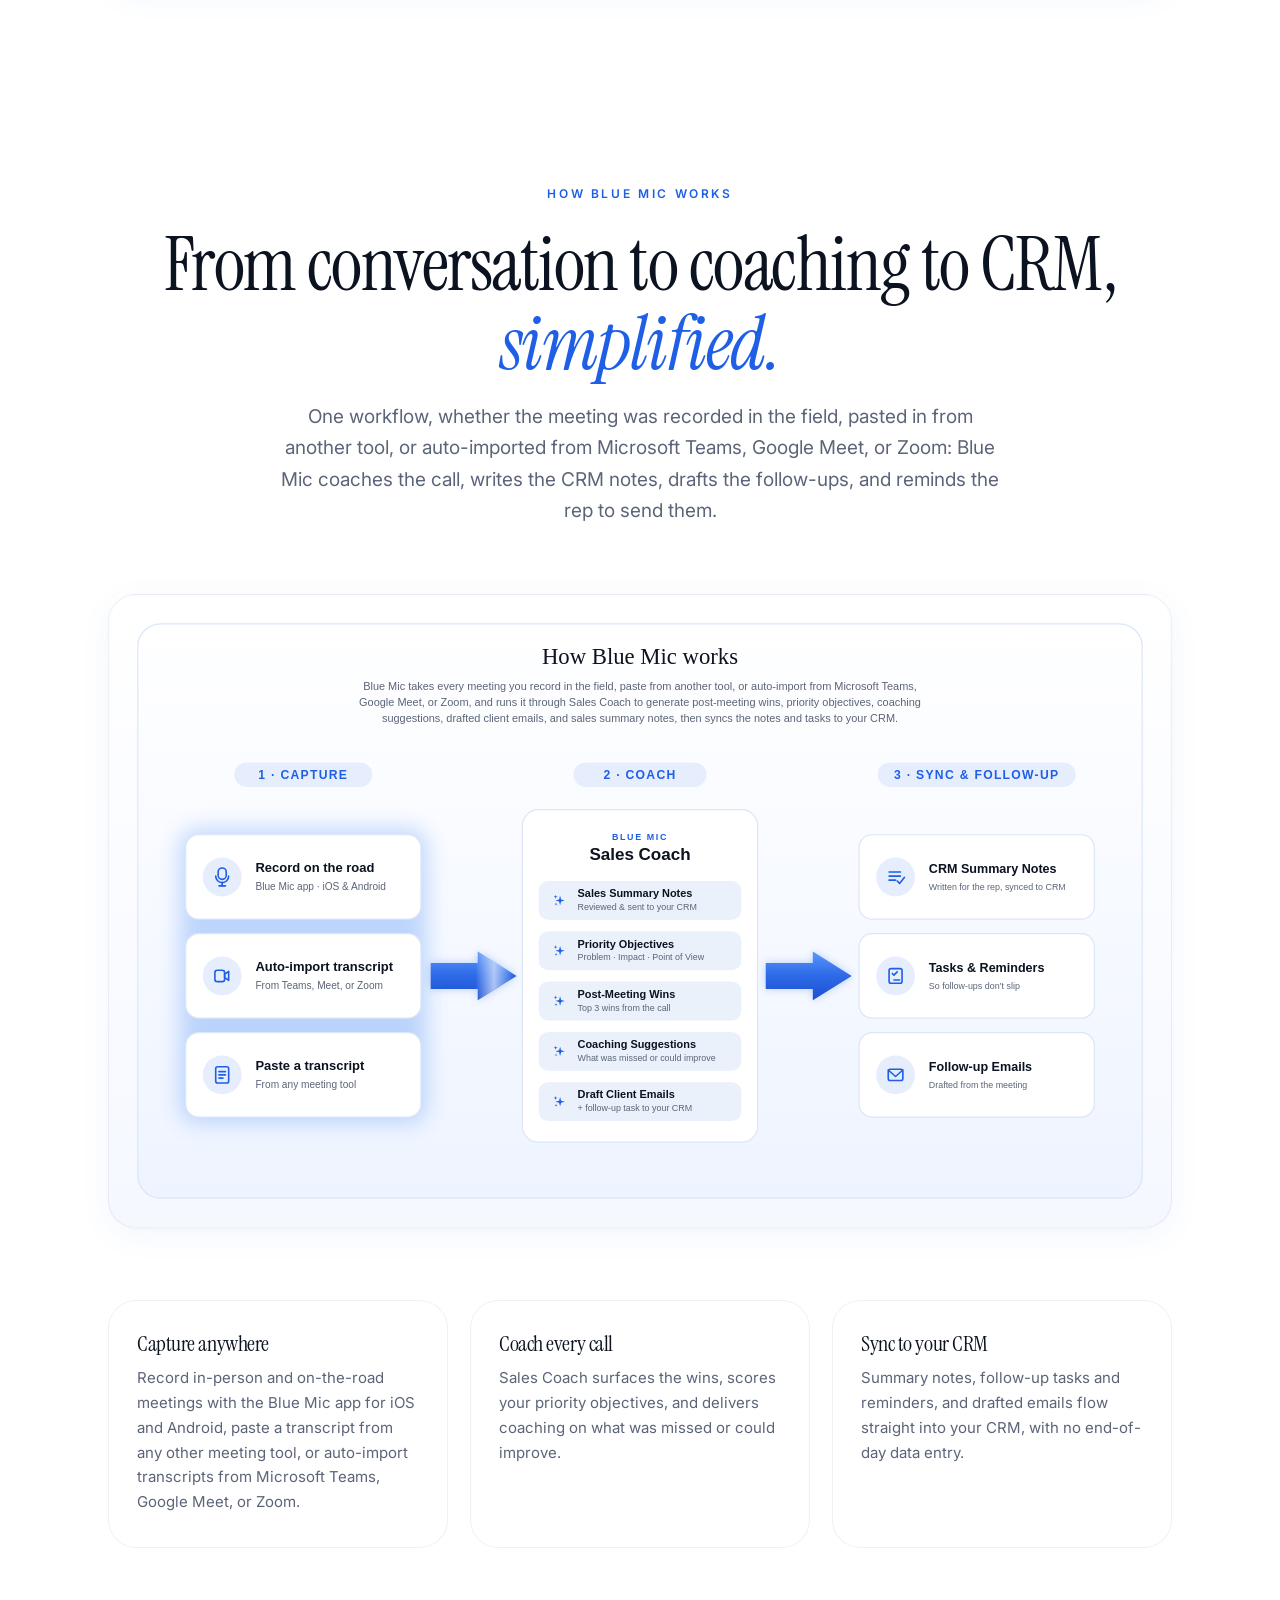
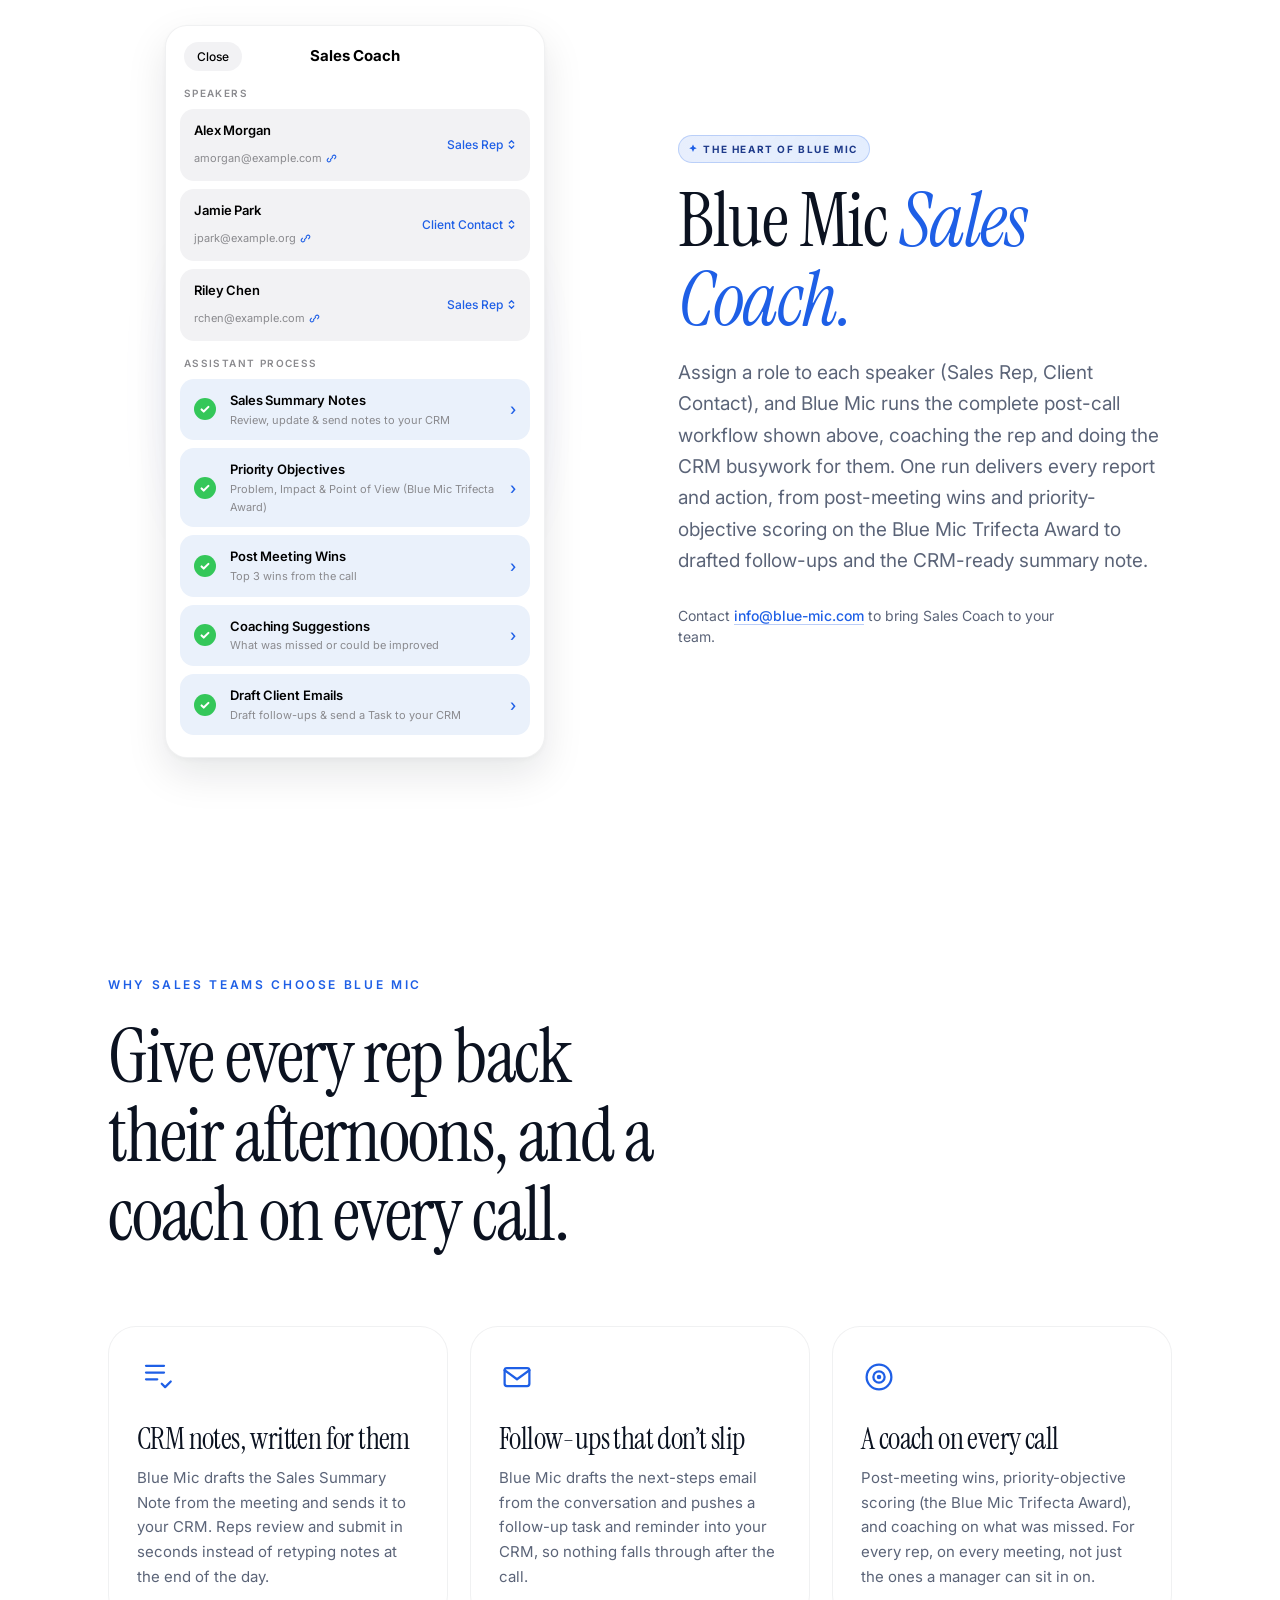
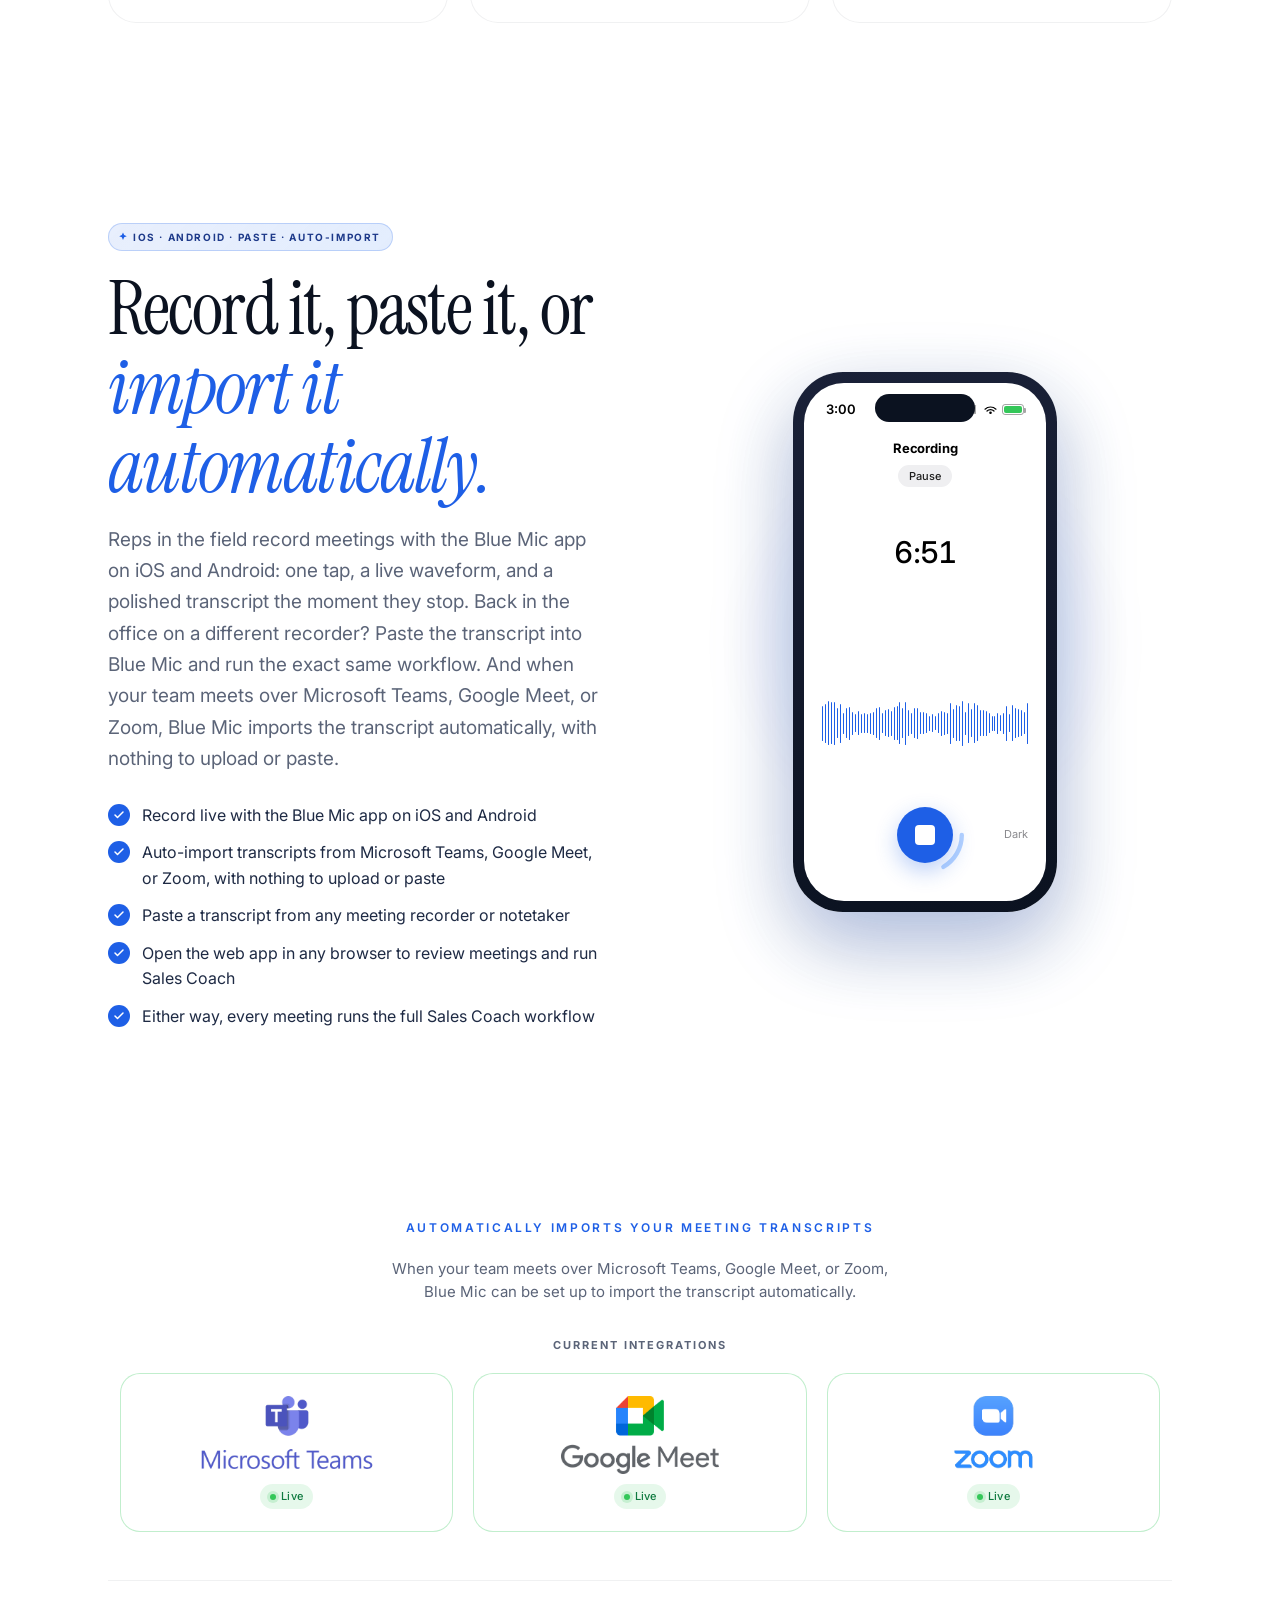
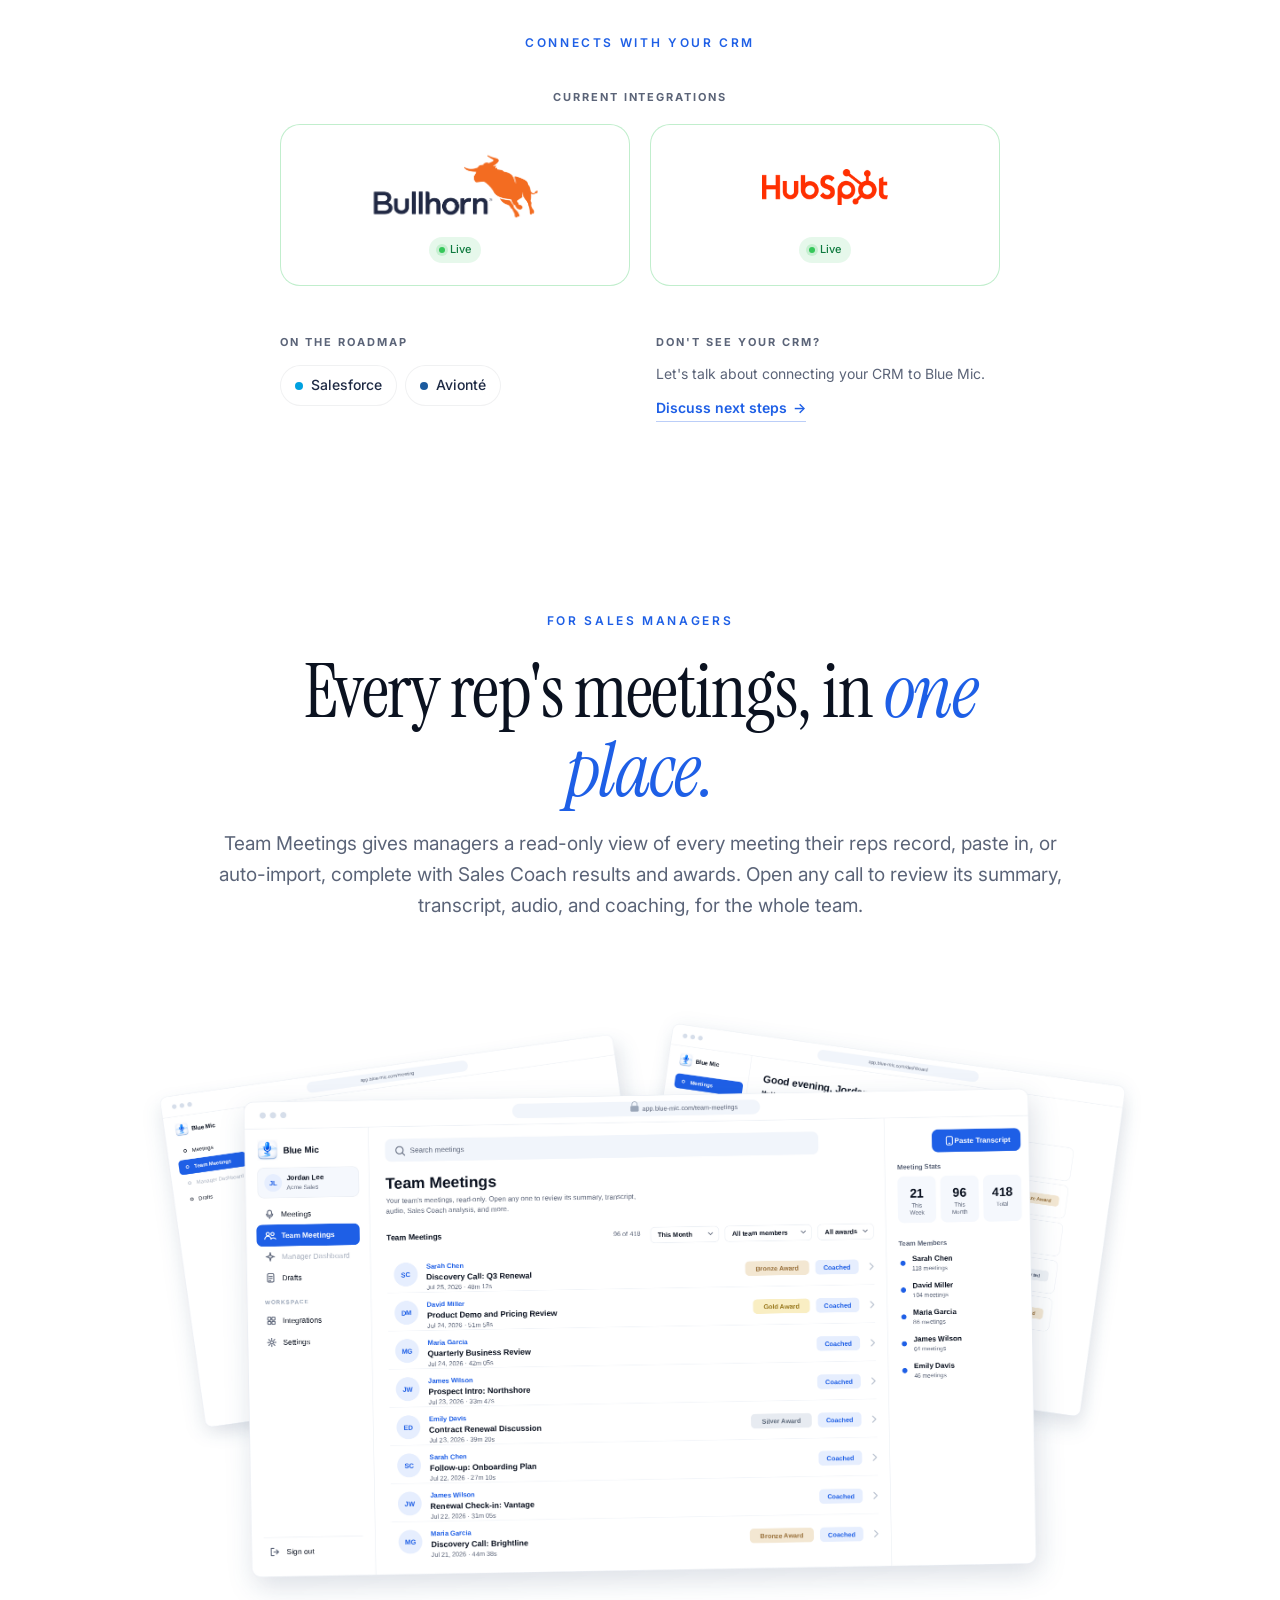
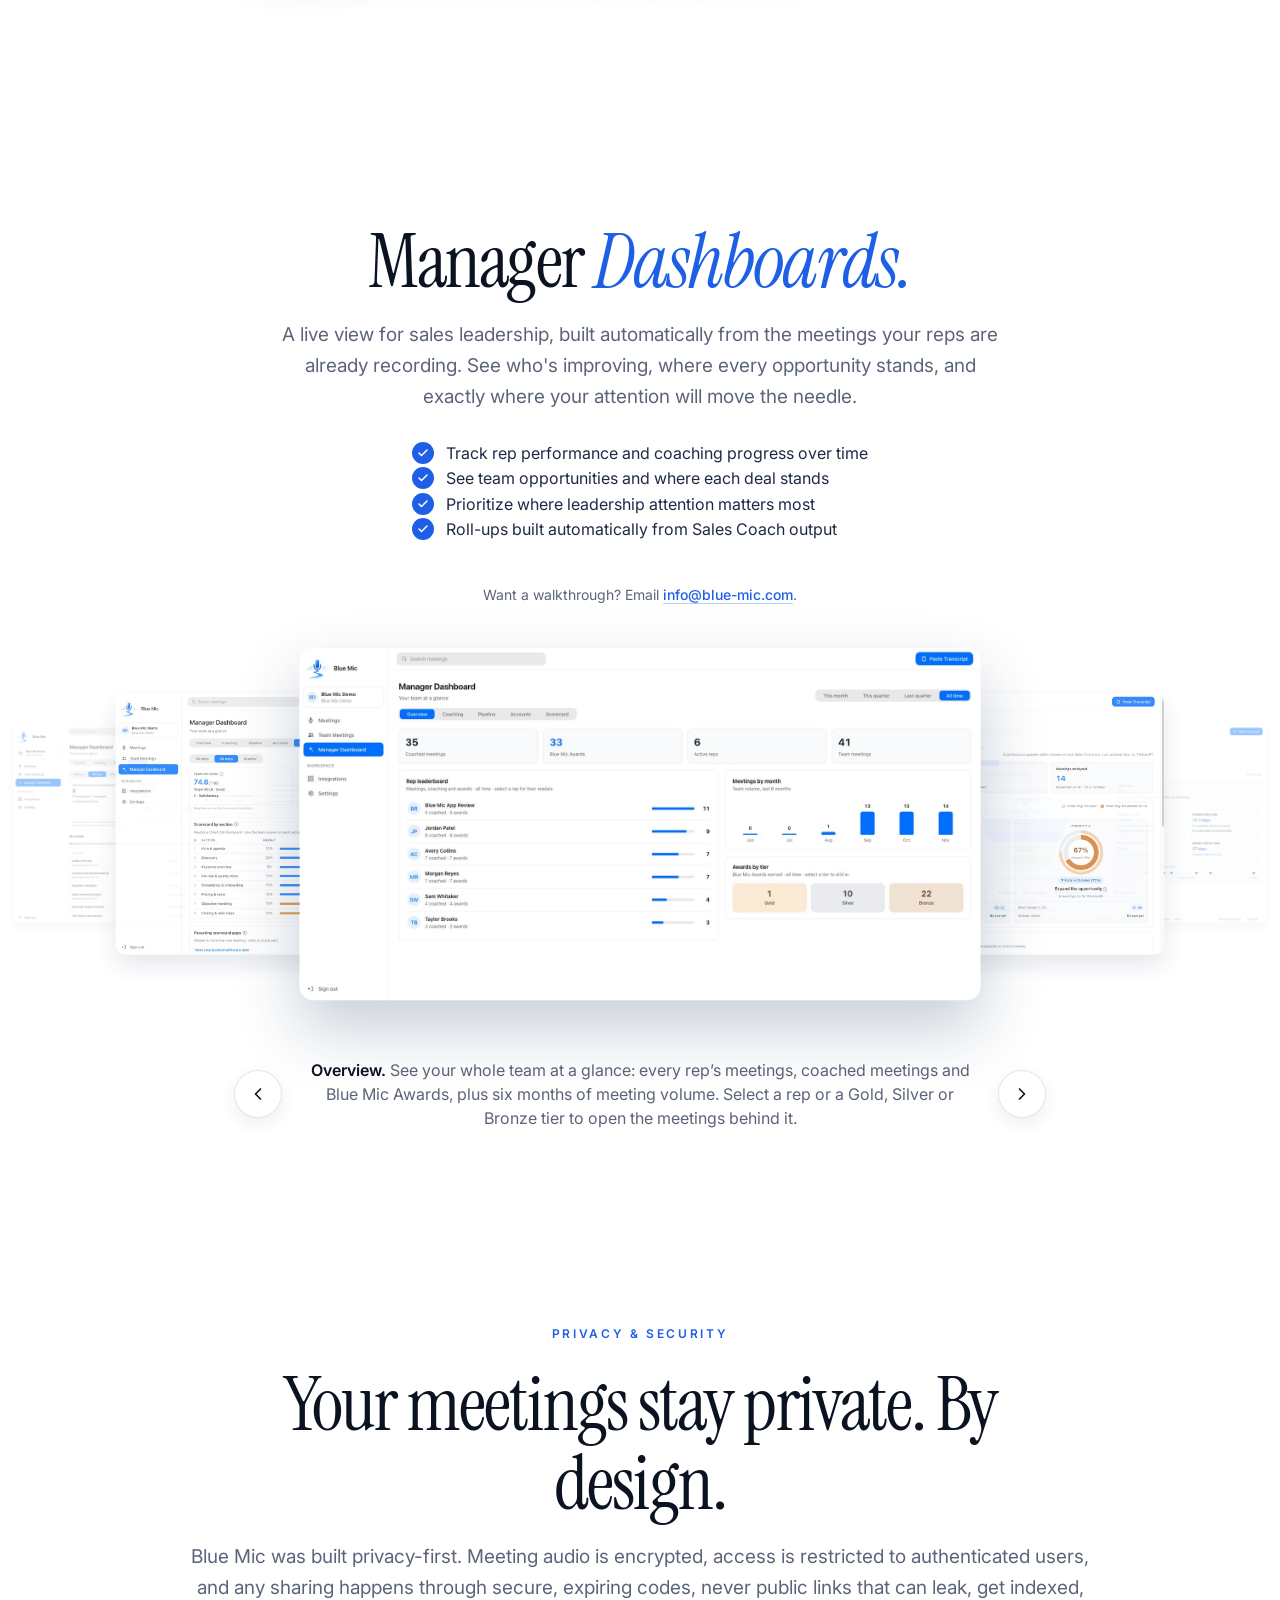
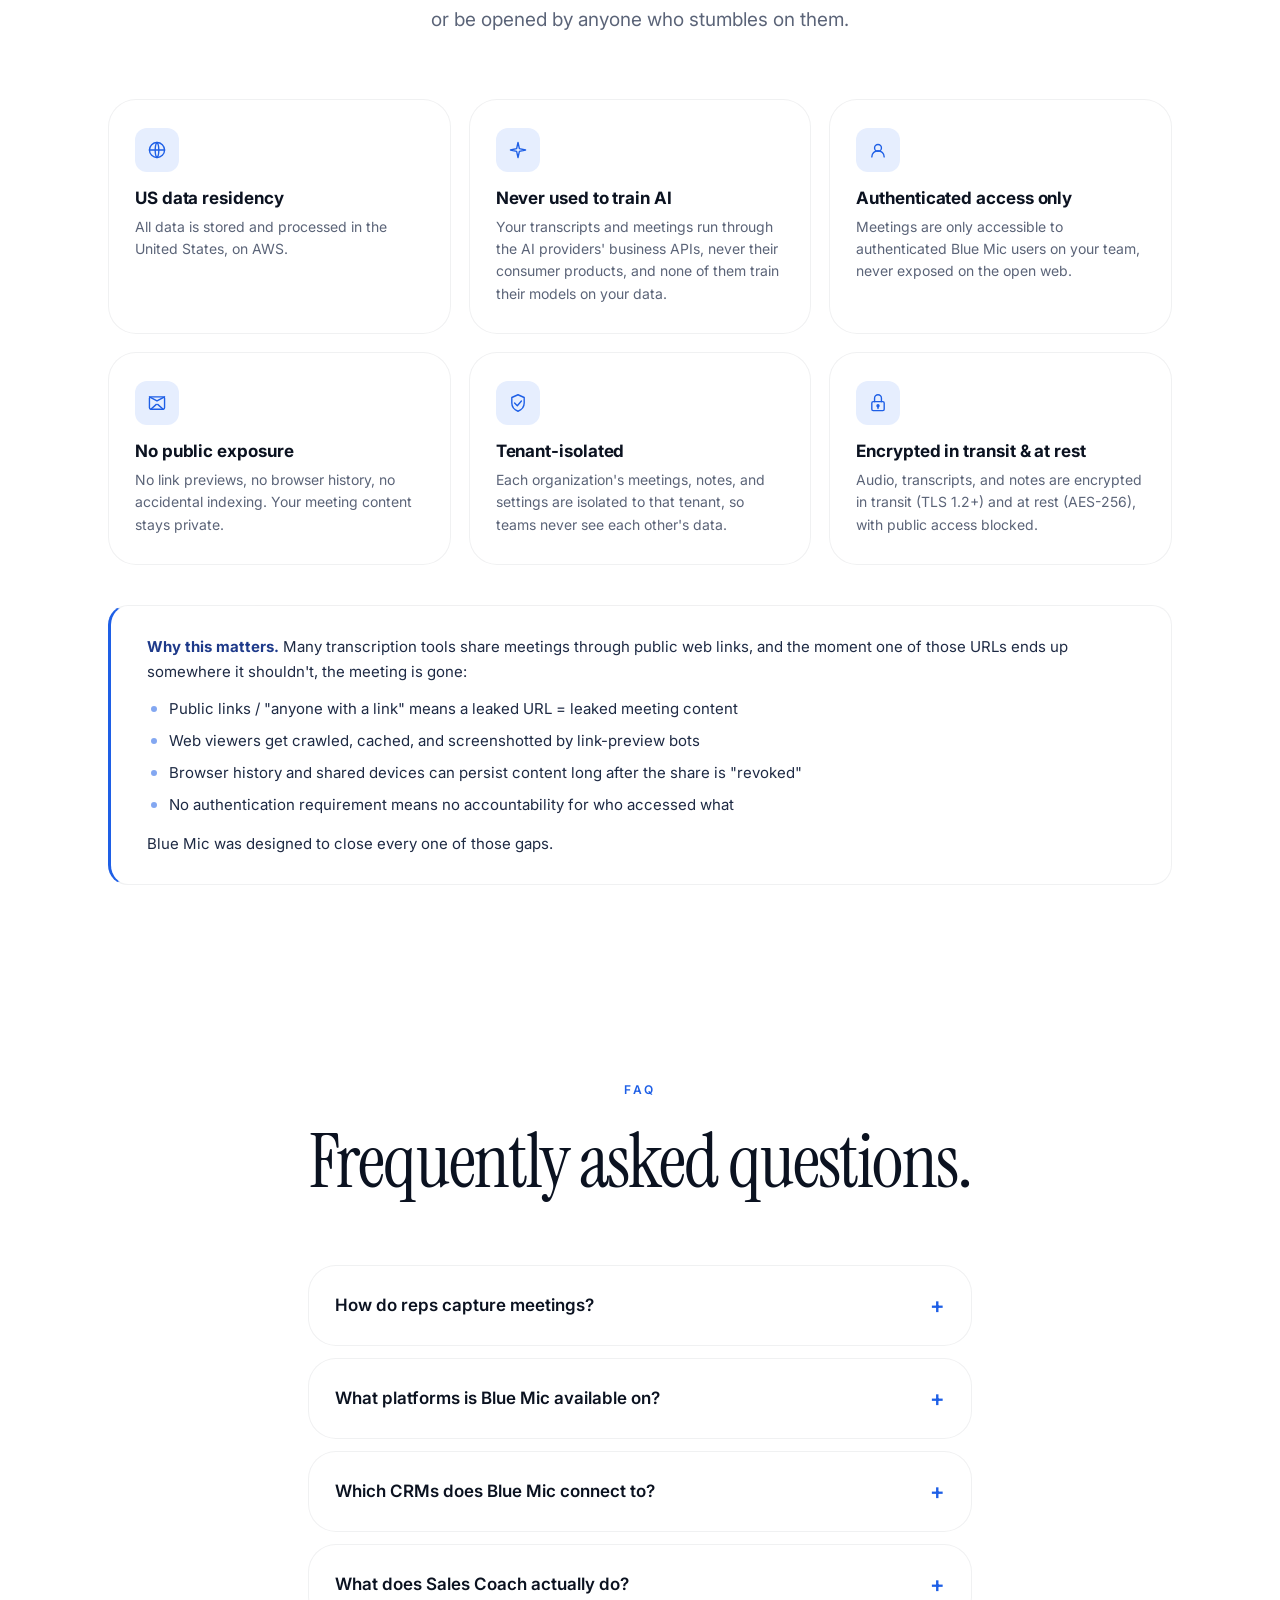
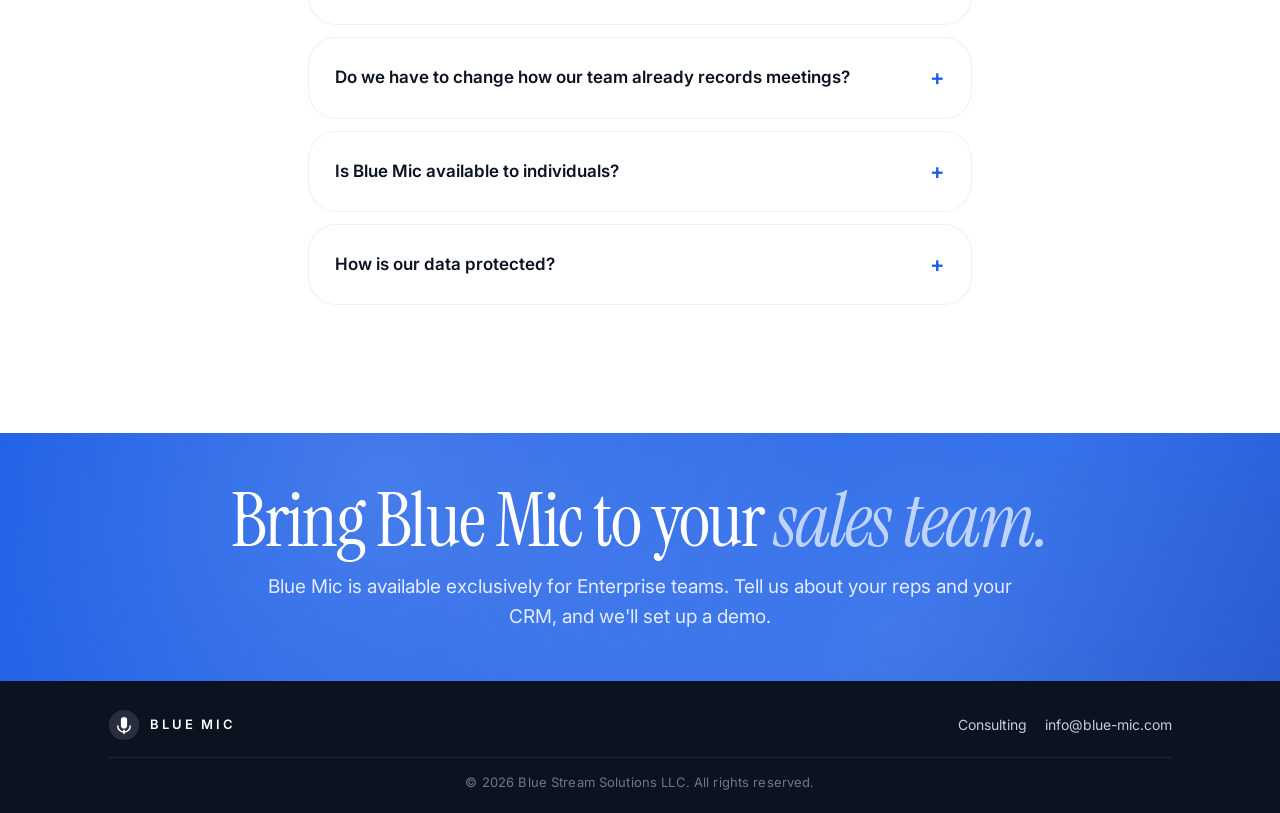
==== commit 5cd9bef0: "Add files via upload" ====
--- a/index.html
+++ b/index.html
@@ -189,6 +189,43 @@
     .nav-links { display: none; }
     .nav-burger { display: flex; }
   }
+</style>
+<!-- section-spacing -->
+<style>
+  /* Even spacing between main sections: every gap matches two standard section paddings */
+  :root { --sec-pad: clamp(72px, 10vw, 132px); }
+  .stats-ribbon-section { padding-bottom: calc(var(--sec-pad) * 0.493) !important; }
+  #works { padding-bottom: calc(var(--sec-pad) * 0.657) !important; }
+  #why { padding-bottom: calc(var(--sec-pad) * 0.555) !important; }
+  #why + section { padding-bottom: calc(var(--sec-pad) * 0.773) !important; }
+  #why + section + section { padding-bottom: calc(var(--sec-pad) * 0.43) !important; }
+  #team-meetings { padding-bottom: calc(var(--sec-pad) * 0.469) !important; }
+  #managers { padding-bottom: calc(var(--sec-pad) * 0.454) !important; }
+  #security { padding-bottom: calc(var(--sec-pad) * 0.477) !important; }
+</style>
+<!-- anchor-fix -->
+<style>
+  /* Menu jumps: land Sales Coach and Integrations at the same spot below the menu bar as the other sections */
+  #coach { scroll-margin-top: calc(clamp(72px, 10vw, 132px) + 5px); }
+  #integrations { scroll-margin-top: calc(clamp(72px, 10vw, 132px) + 5px - clamp(20px, 3vw, 36px)); }
+  #managers { scroll-margin-top: 8px; }
+</style>
+<!-- cta-footer-compact -->
+<style>
+  /* Shorter closing band and footer */
+  .cta { padding: clamp(32px, 3.8vw, 48px) 0 !important; }
+  .cta h2 { max-width: 30ch; margin-bottom: 12px; }
+  .cta p { max-width: 62ch; }
+  .footer { padding: 28px 0 20px; }
+  .footer-bottom { margin-top: 16px; padding-top: 14px; }
+  @media (max-width: 760px) { .footer .footer-grid { gap: 12px; } }
+  #managers .contact-line { margin: 40px auto 0; max-width: none; text-align: center; }
+  #managers .product-text .lede { margin-left: auto; margin-right: auto; text-align: center; max-width: 720px; }
+  #team-meetings .lede { max-width: 880px; }
+  #security > .container > div:first-child { max-width: 900px !important; }
+  #security > .container > div:first-child > h2 { max-width: 780px; margin-left: auto; margin-right: auto; }
+  #security .lede { max-width: 900px; }
+  #managers .mgr-cf { margin-top: max(0px, calc(28px - 2vw)); }
 </style>
 </head>
 <body>
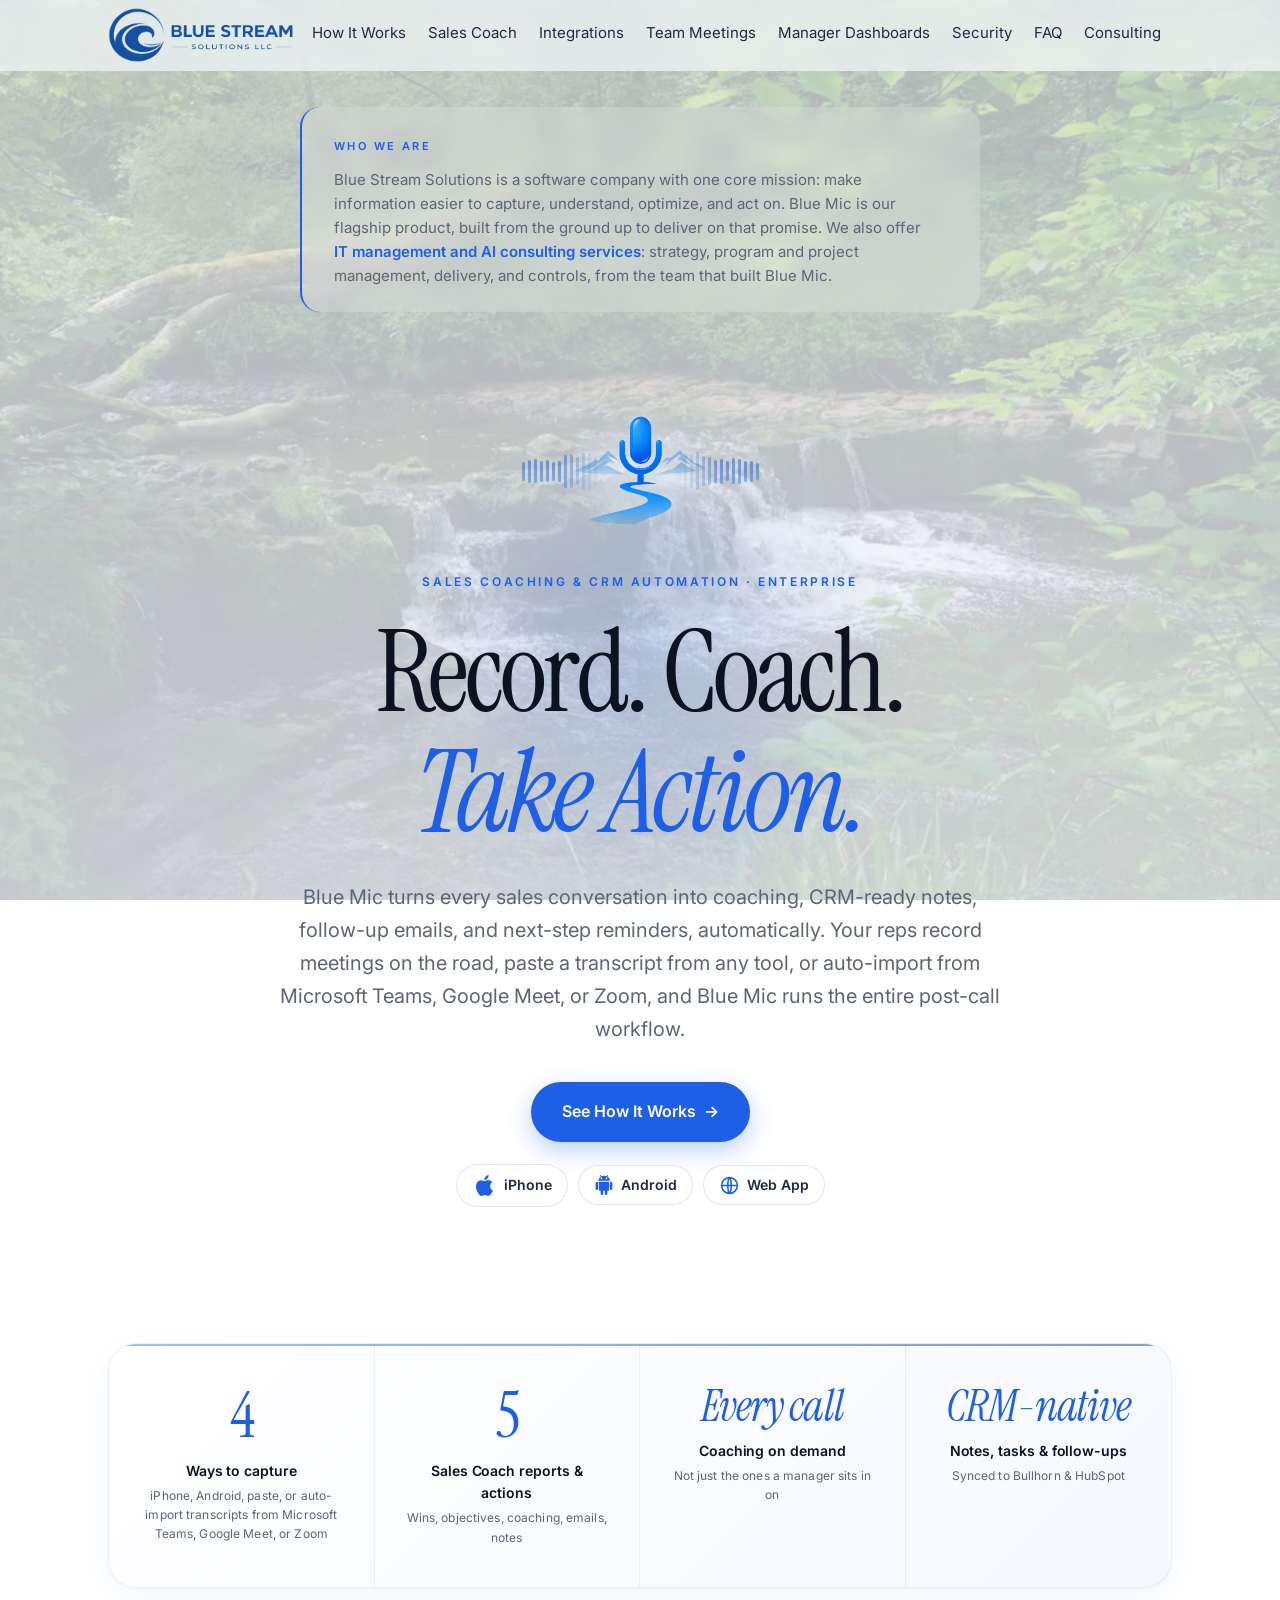
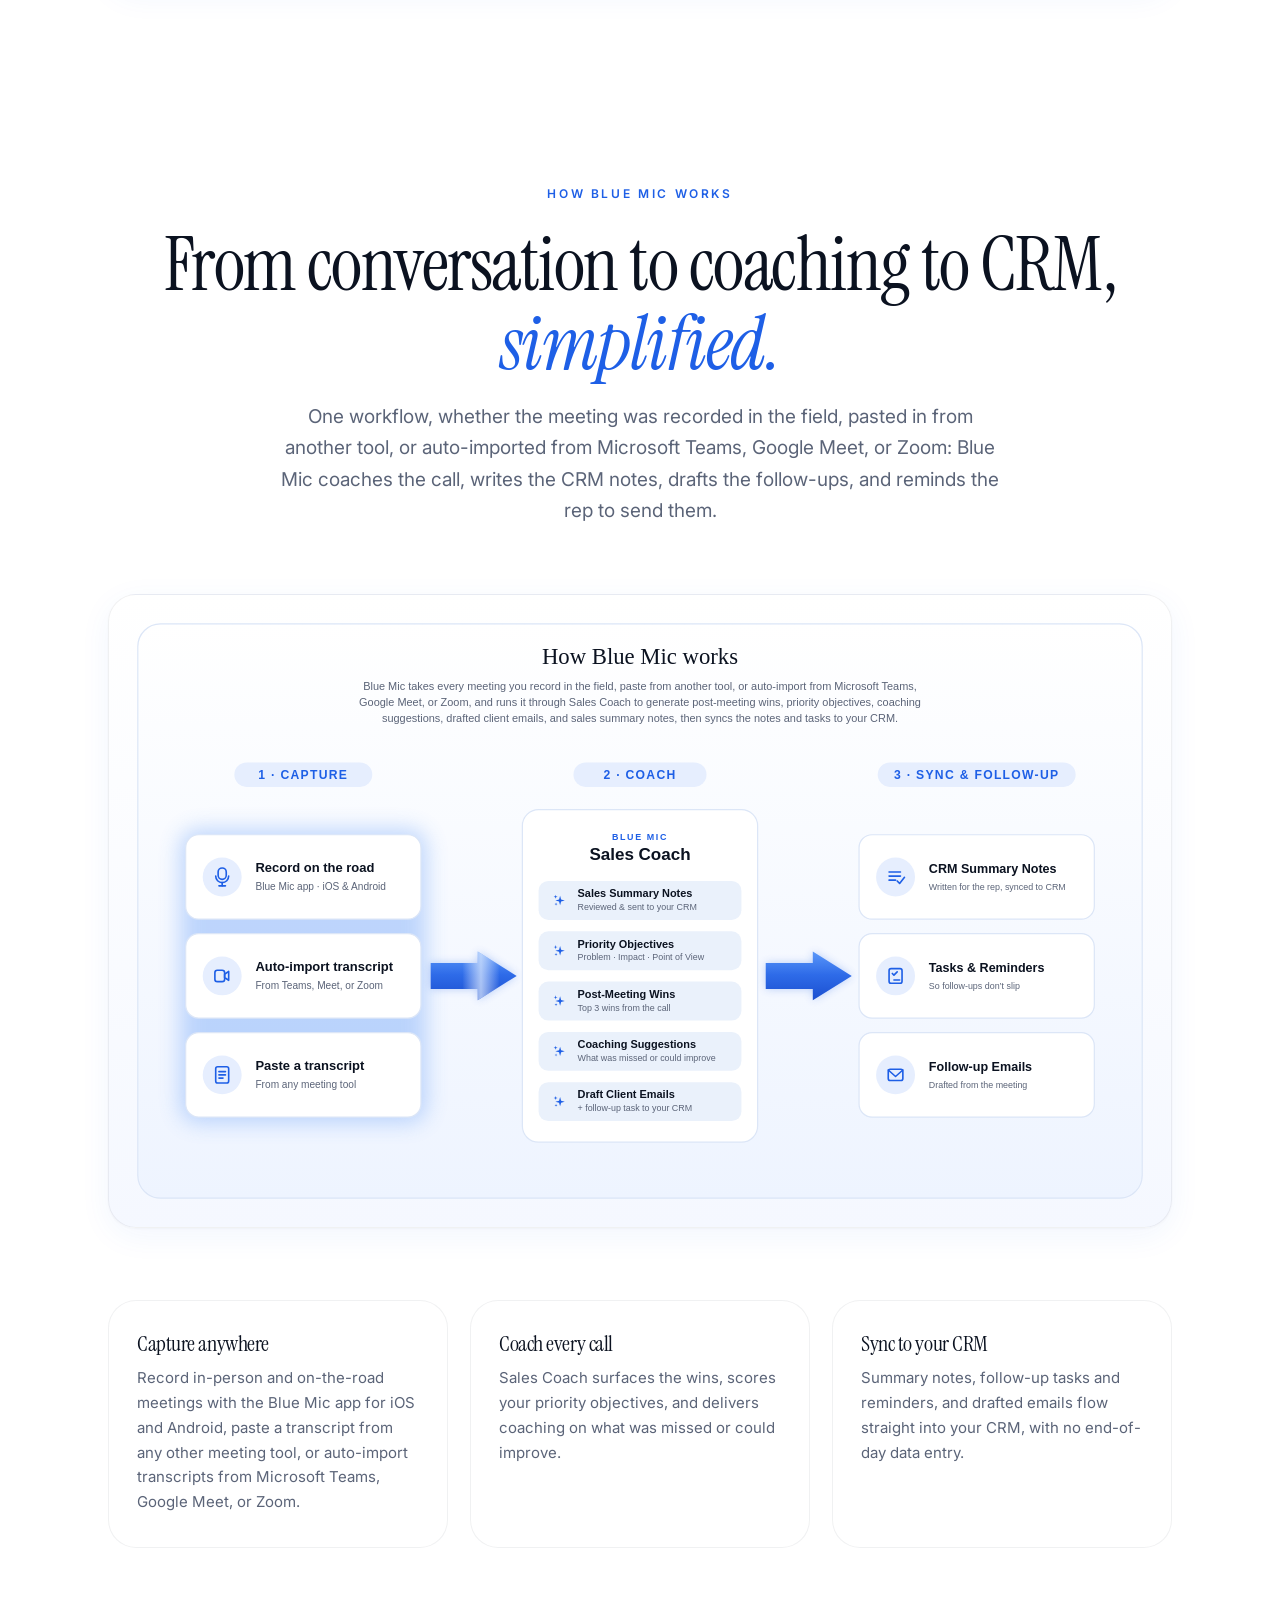
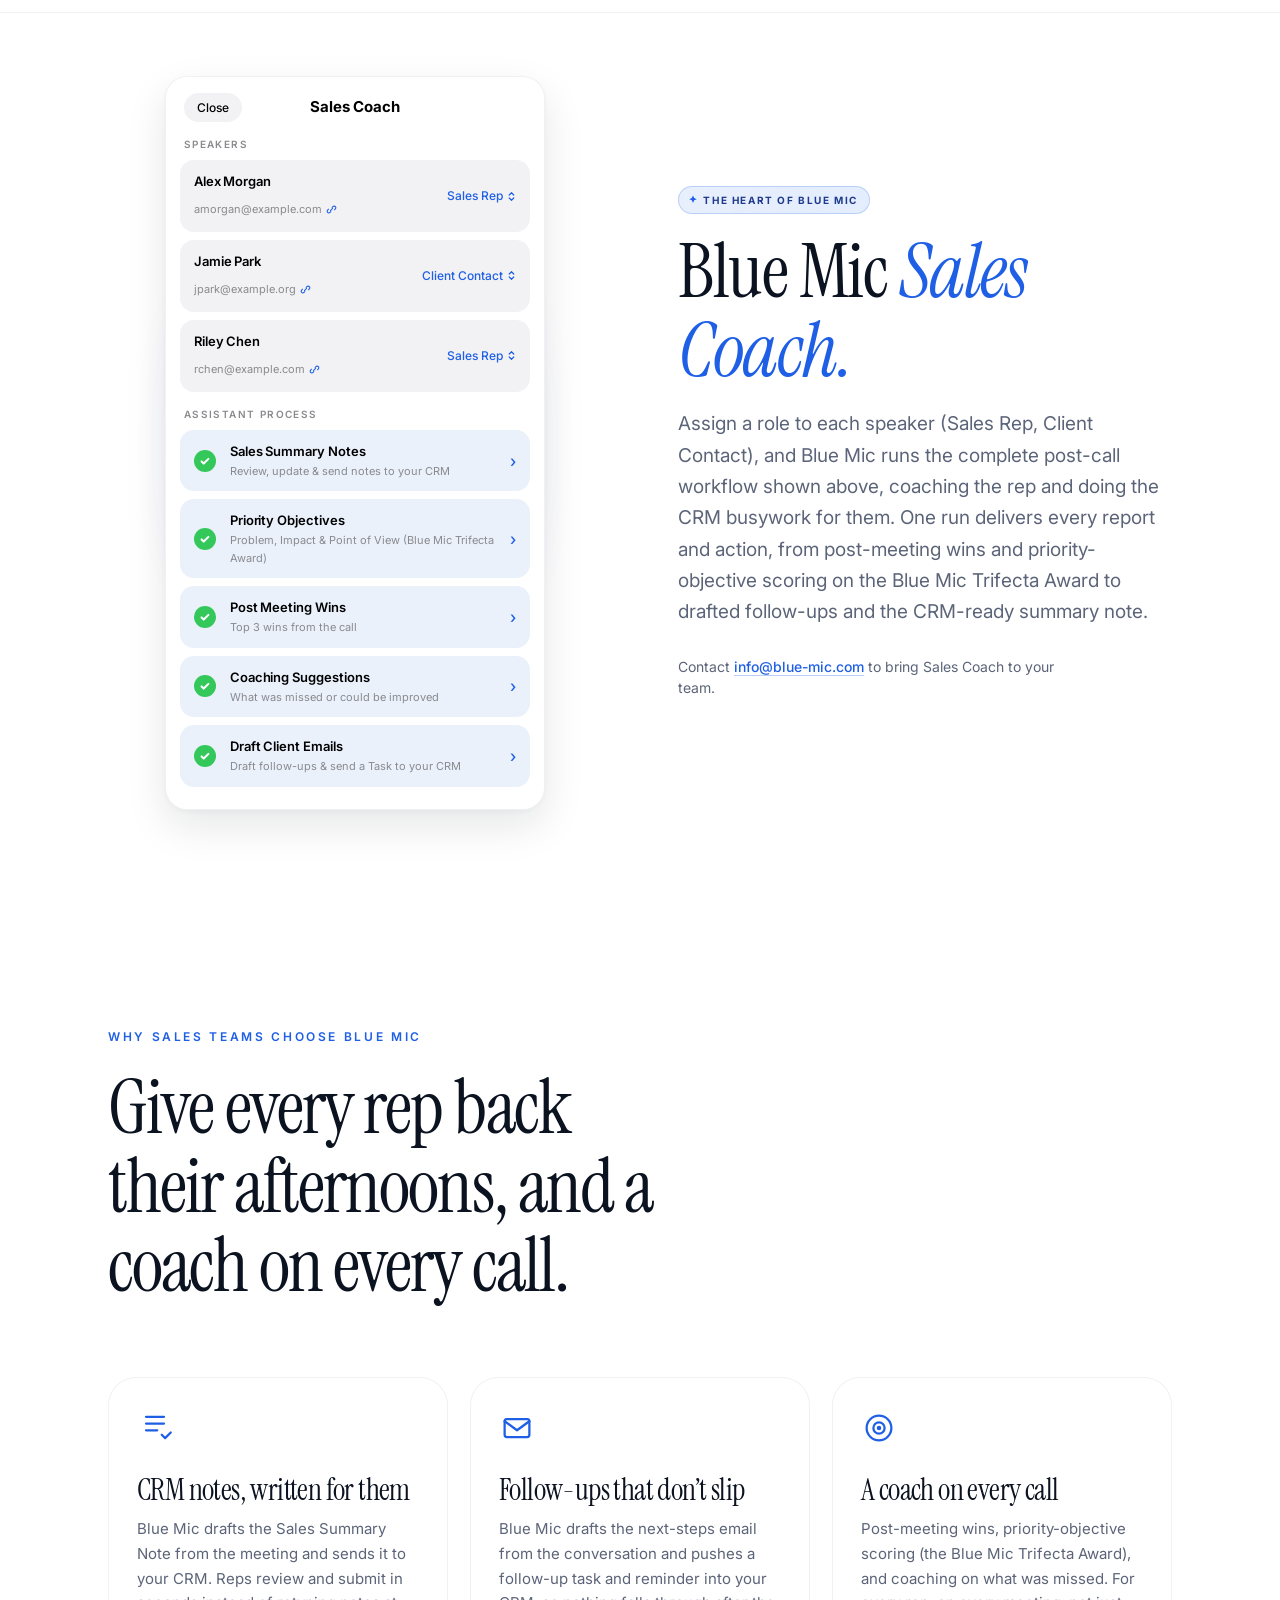
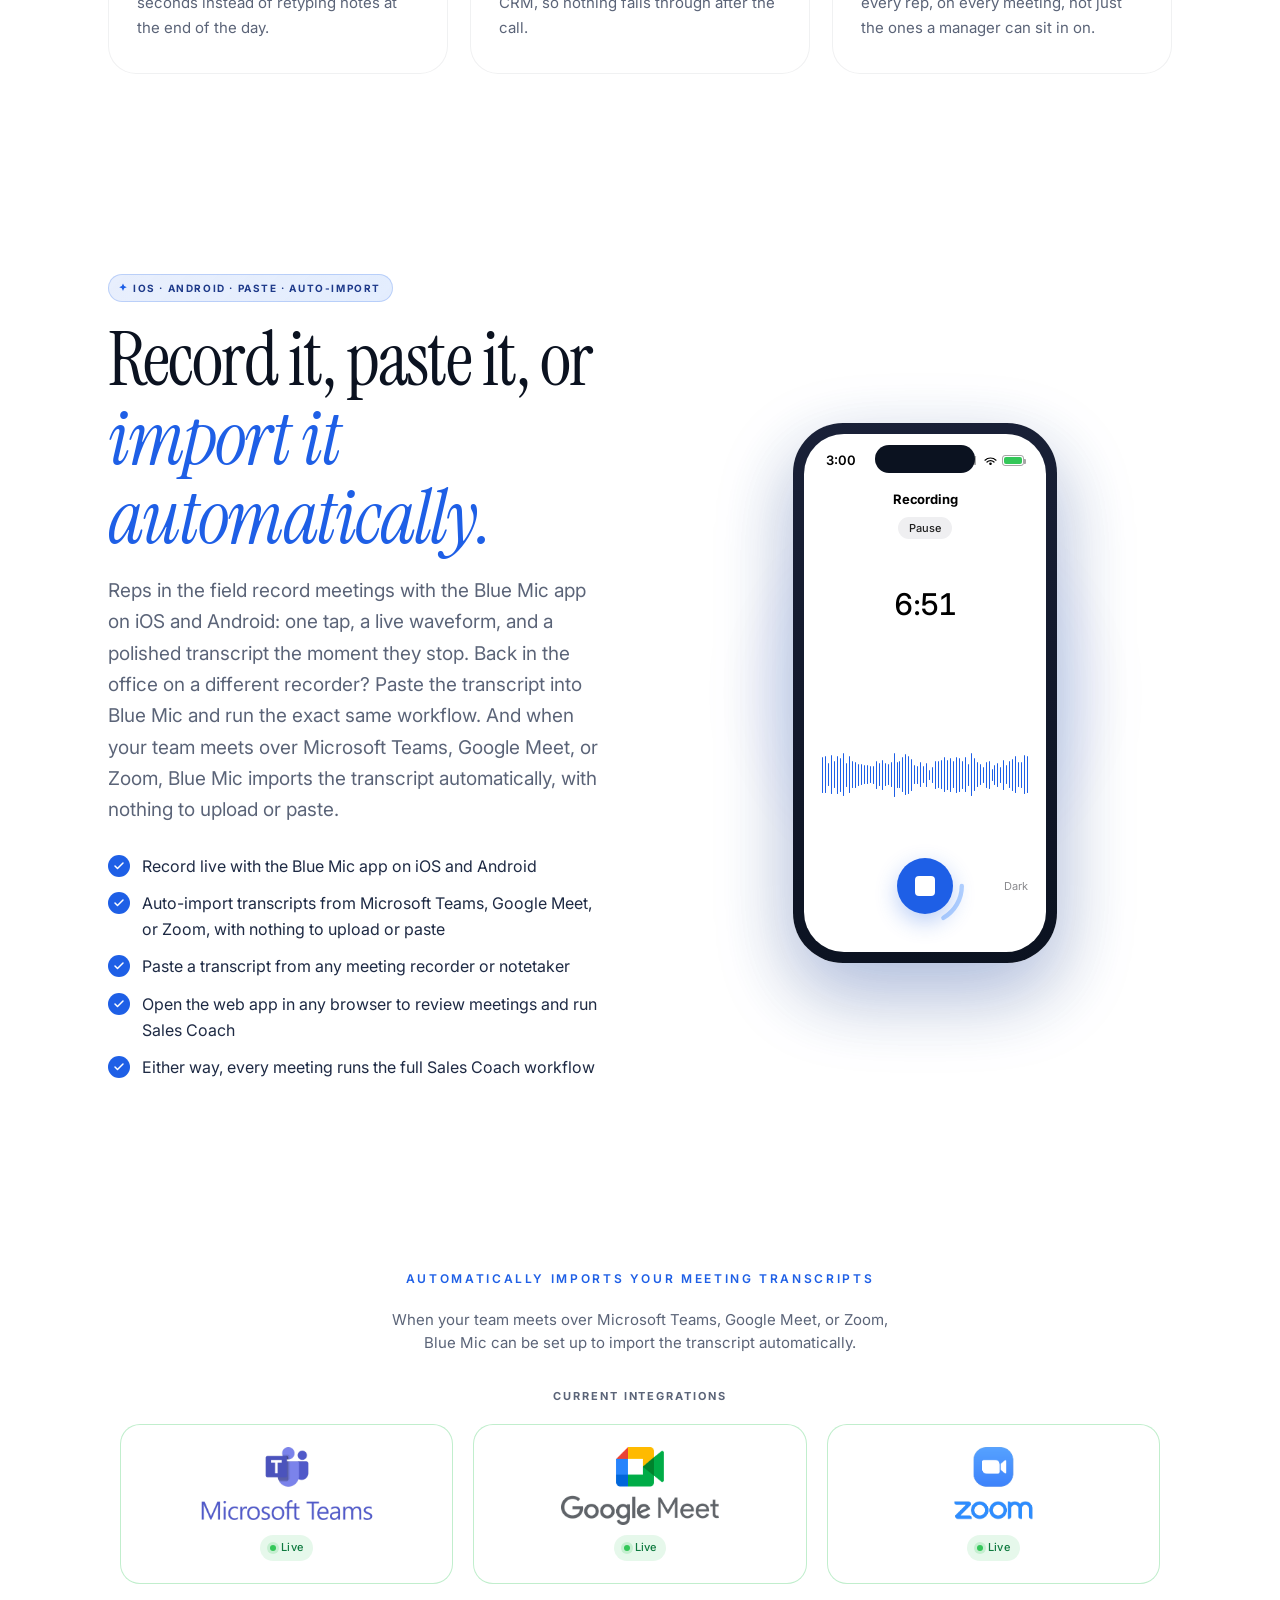
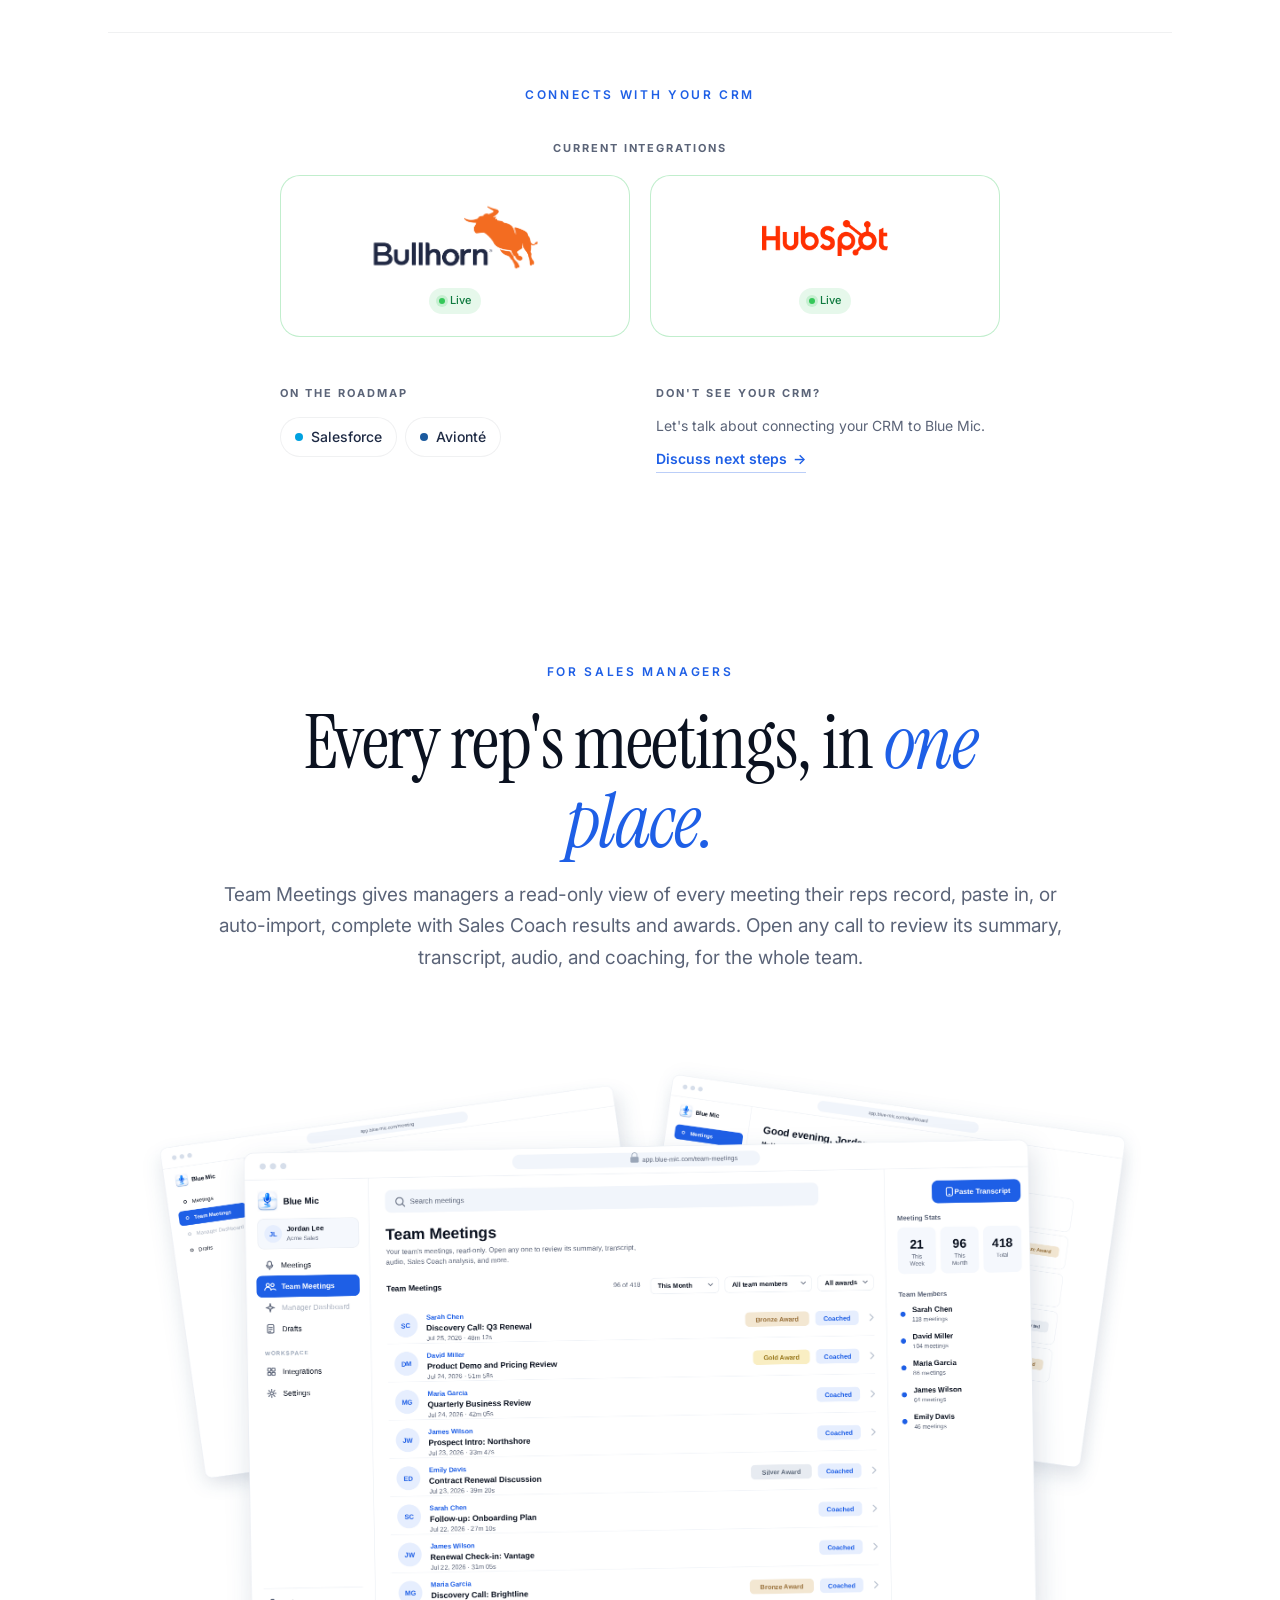
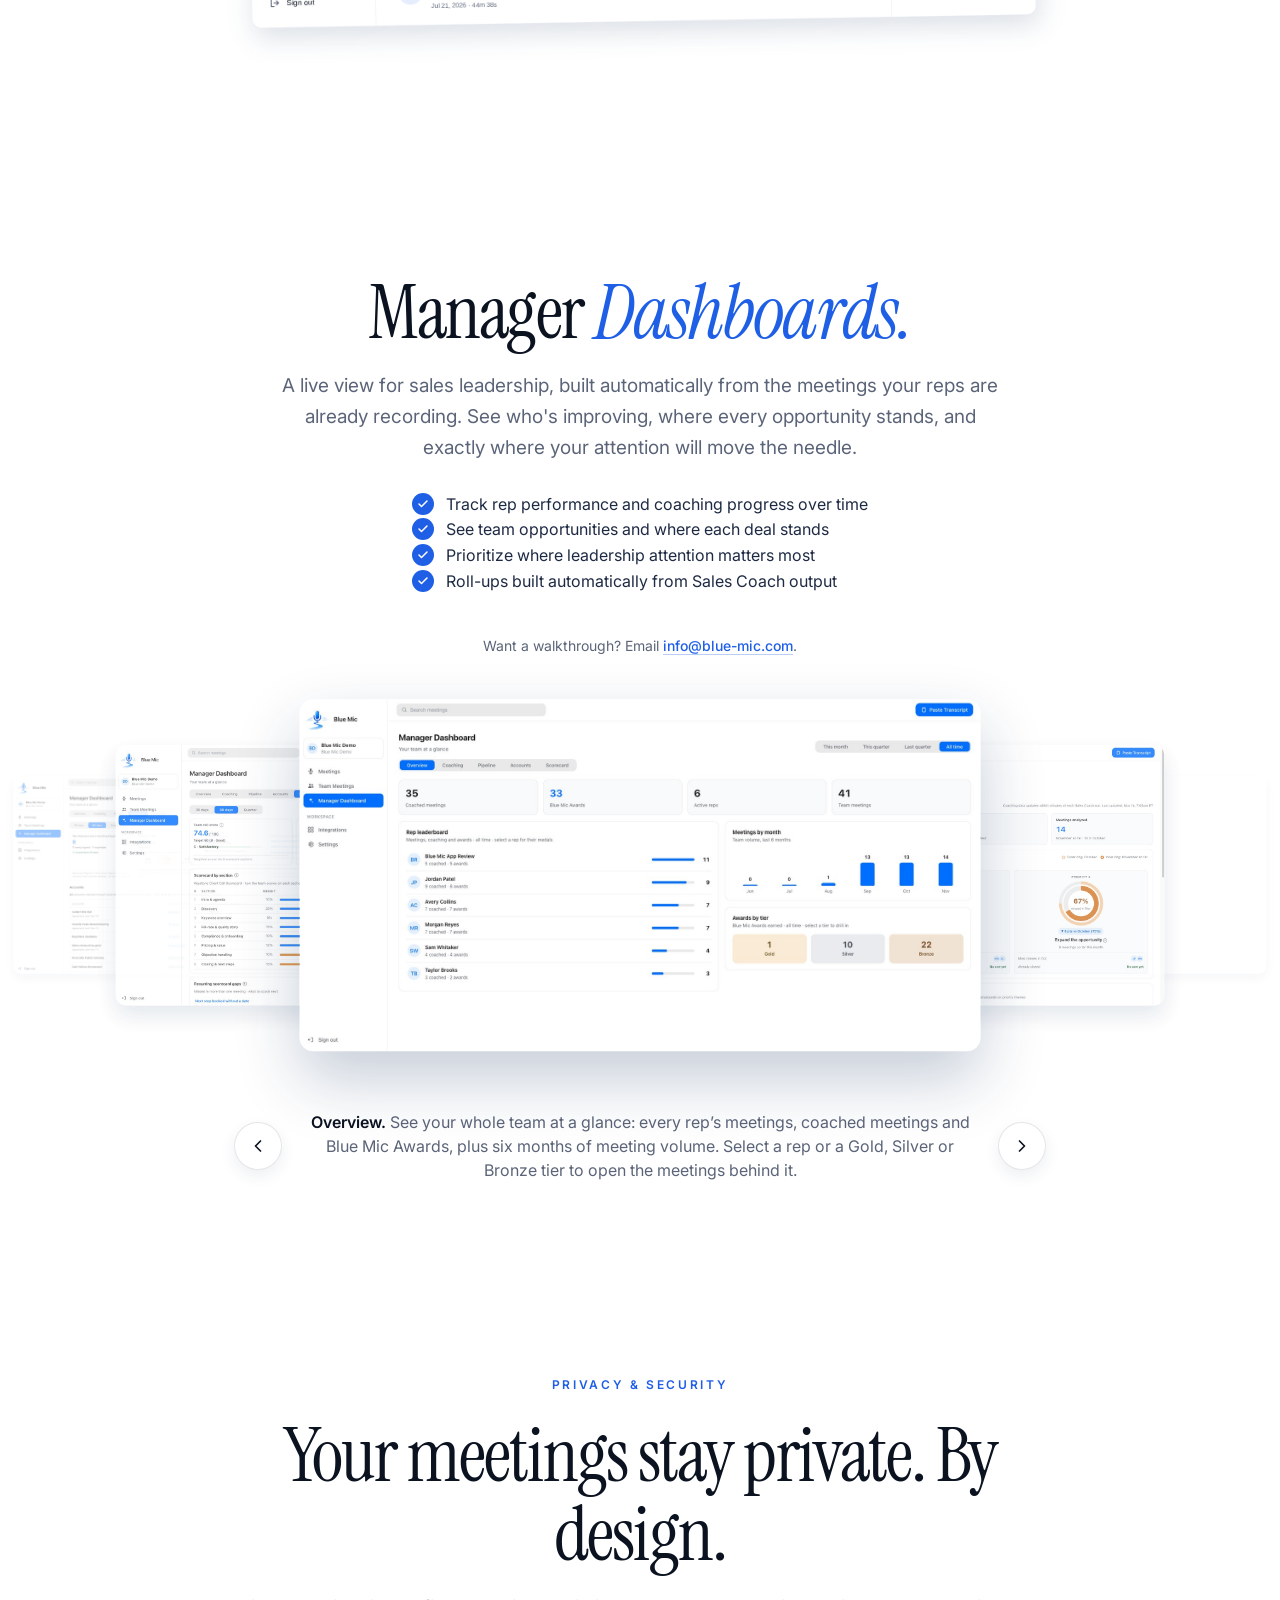
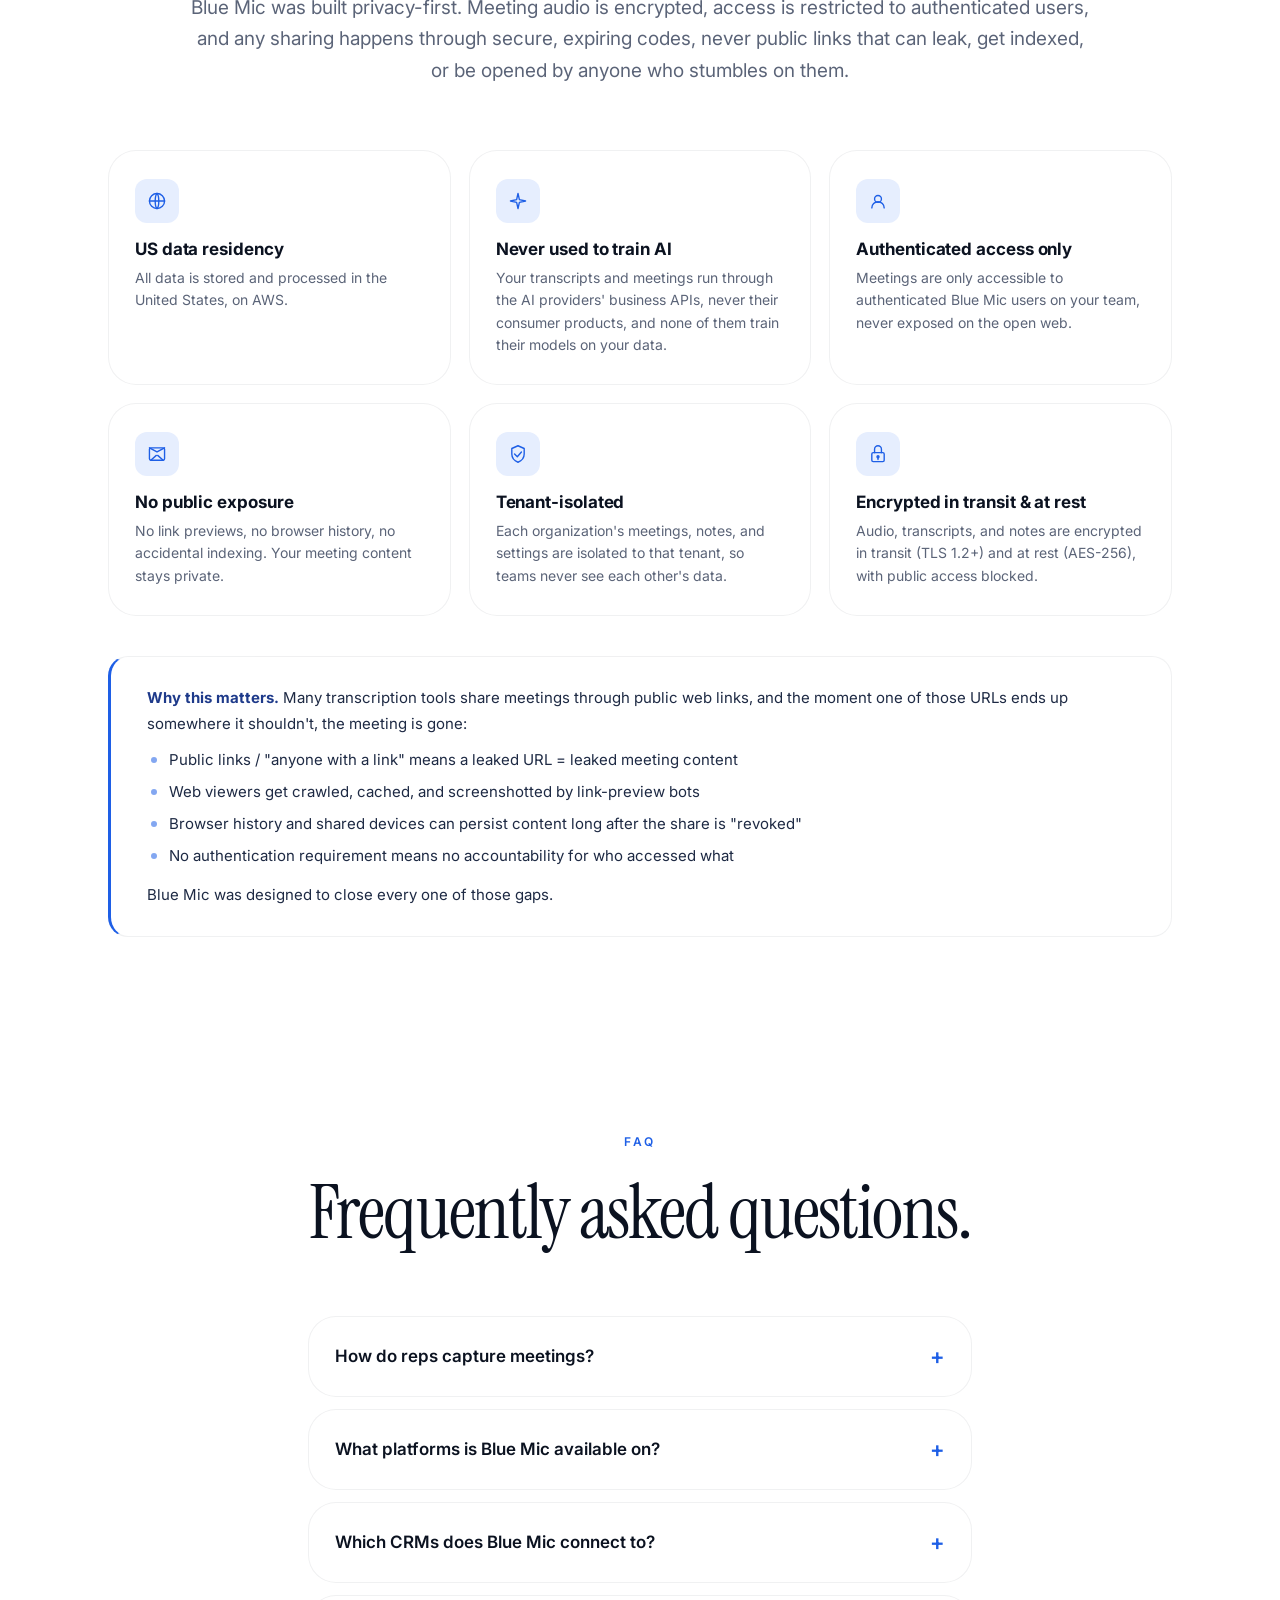
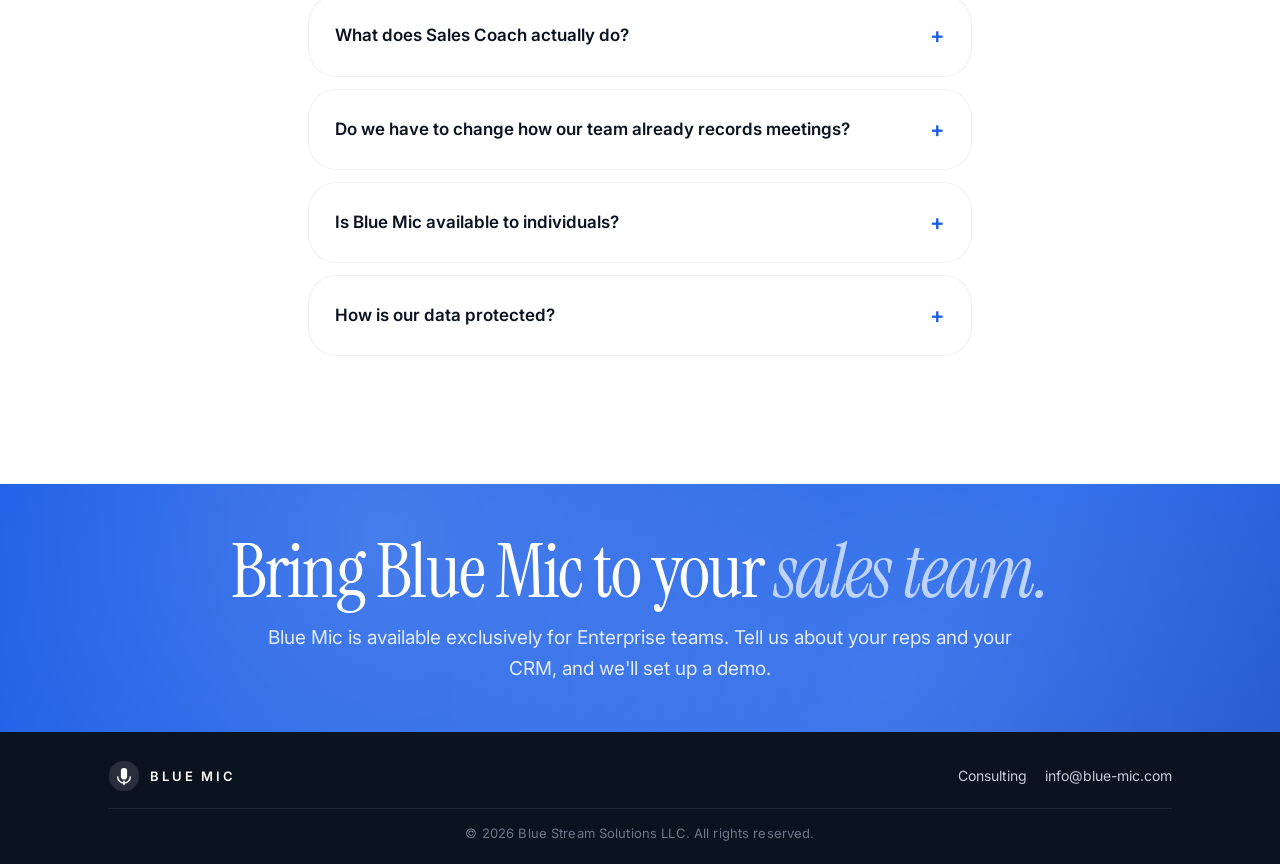
==== commit fe6194e6: "Add files via upload" ====
--- a/index.html
+++ b/index.html
@@ -206,7 +206,7 @@
 <!-- anchor-fix -->
 <style>
   /* Menu jumps: land Sales Coach and Integrations at the same spot below the menu bar as the other sections */
-  #coach { scroll-margin-top: calc(clamp(72px, 10vw, 132px) + 5px); }
+  #coach { scroll-margin-top: calc(clamp(72px, 10vw, 132px) + 5px - clamp(40px, 5vw, 64px)); }
   #integrations { scroll-margin-top: calc(clamp(72px, 10vw, 132px) + 5px - clamp(20px, 3vw, 36px)); }
   #managers { scroll-margin-top: 8px; }
 </style>
@@ -226,6 +226,9 @@
   #security > .container > div:first-child > h2 { max-width: 780px; margin-left: auto; margin-right: auto; }
   #security .lede { max-width: 900px; }
   #managers .mgr-cf { margin-top: max(0px, calc(28px - 2vw)); }
+  /* Divider line between the three feature cards and Sales Coach, matching the section dividers */
+  #works #coach { margin-top: clamp(40px, 5vw, 64px) !important; padding-top: clamp(40px, 5vw, 64px); position: relative; }
+  #works #coach::before { content: ""; position: absolute; top: 0; left: 50%; width: 100vw; transform: translateX(-50%); height: 1px; background: var(--line-soft); pointer-events: none; }
 </style>
 </head>
 <body>
@@ -931,7 +934,7 @@
           What platforms is Blue Mic available on?
           <span style="color: var(--blue); font-size: 22px;">+</span>
         </summary>
-        <div style="padding: 0 26px 22px; color: var(--muted); font-size: 15px;">Blue Mic is available as an iPhone app, an Android app, and a web app. Reps record and run the full workflow on iOS and Android in the field, and the web app gives your team browser access to meetings, Sales Coach, and (coming soon) manager dashboards.</div>
+        <div style="padding: 0 26px 22px; color: var(--muted); font-size: 15px;">Blue Mic is available as an iPhone app, an Android app, and a web app. Reps record and run the full workflow on iOS and Android in the field, and the web app gives your team browser access to meetings, Sales Coach, and Manager Dashboards.</div>
       </details>
       <details class="card" style="padding: 0;">
         <summary style="cursor:pointer; padding: 22px 26px; font-weight: 600; list-style: none; display:flex; justify-content: space-between; align-items: center;">
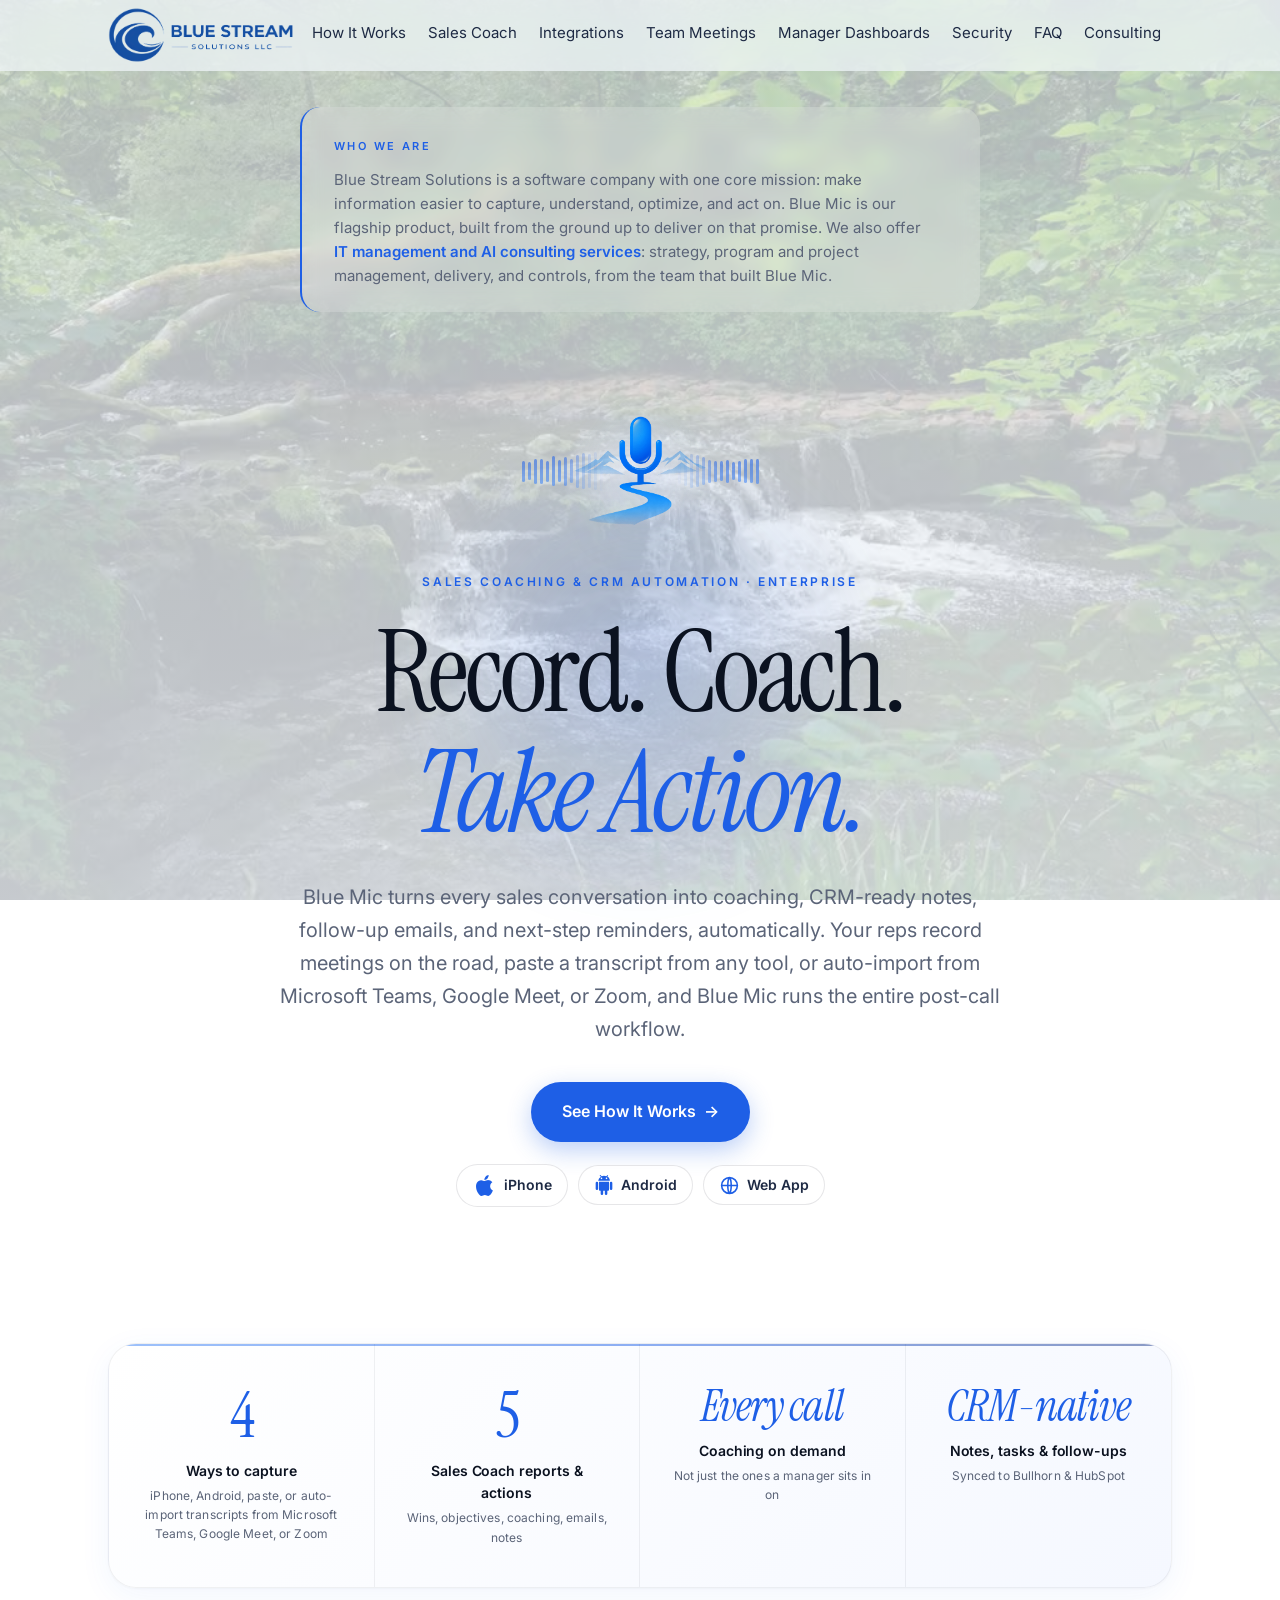
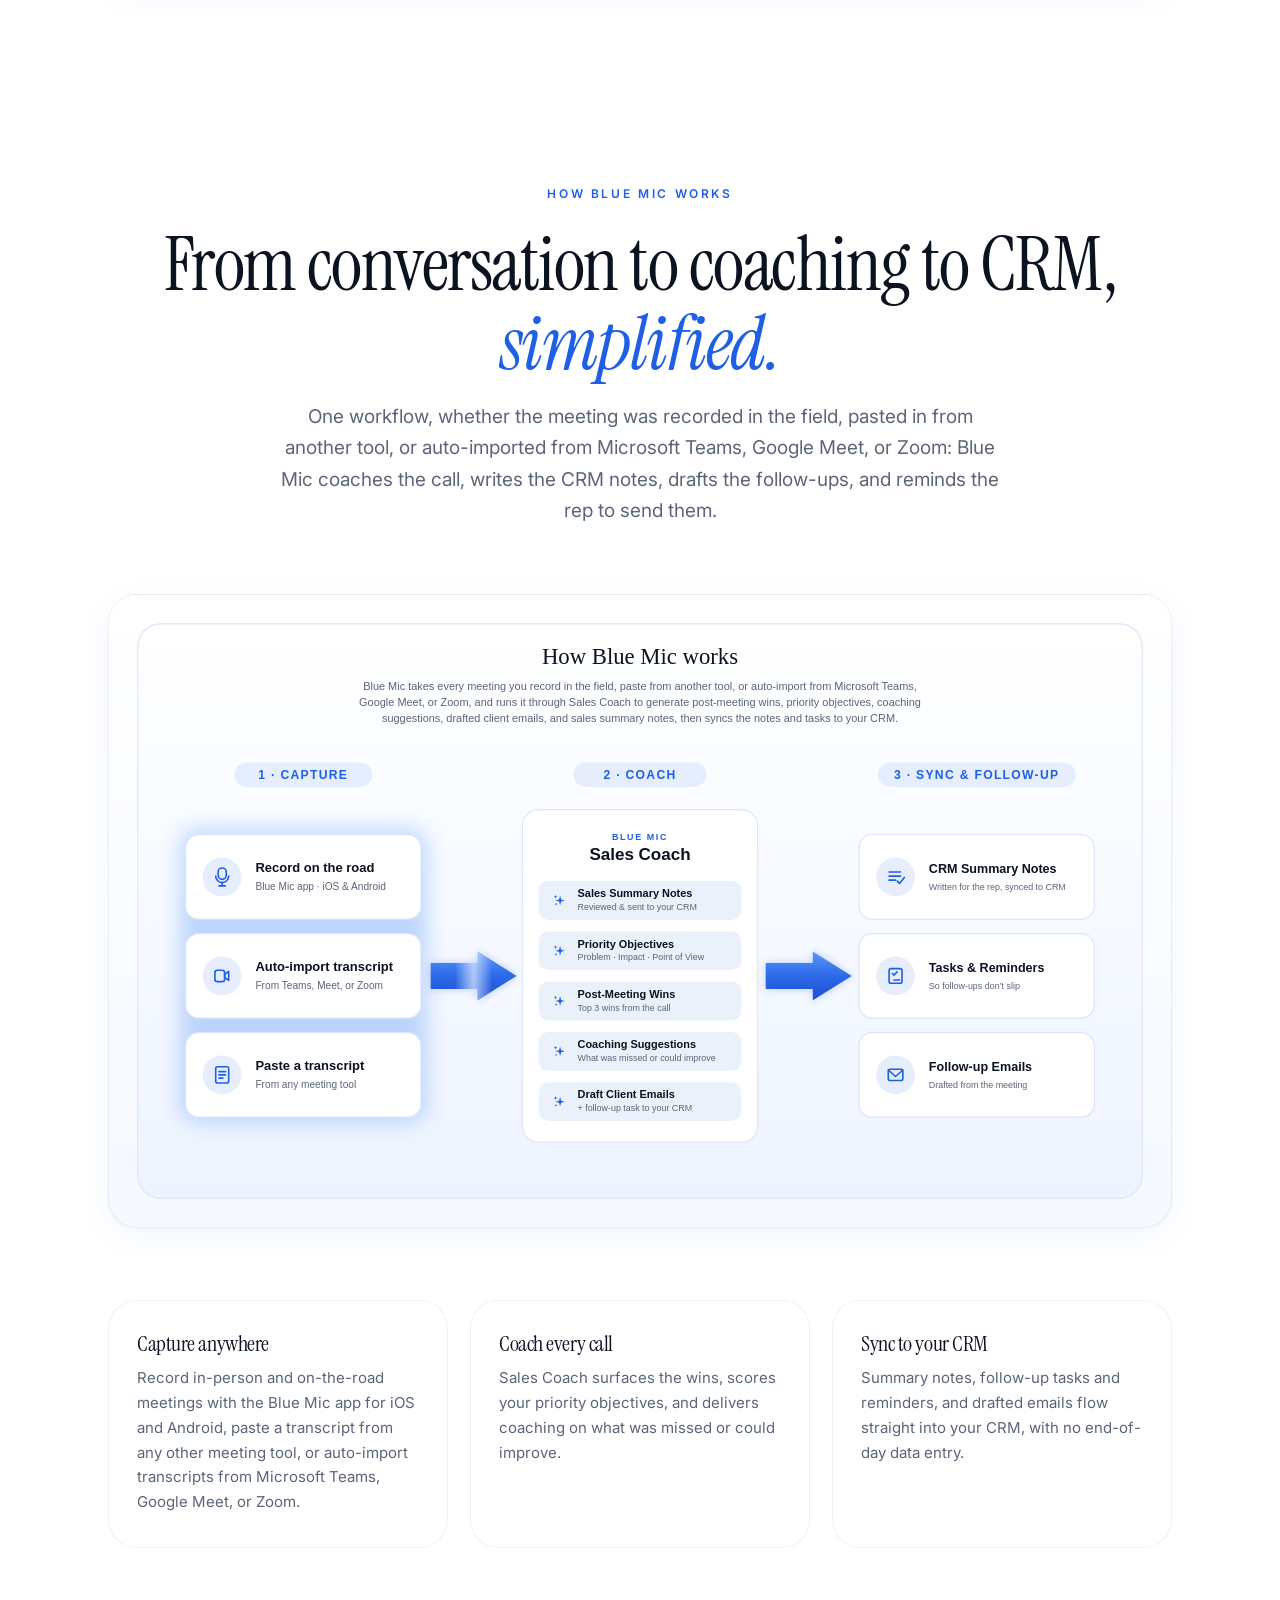
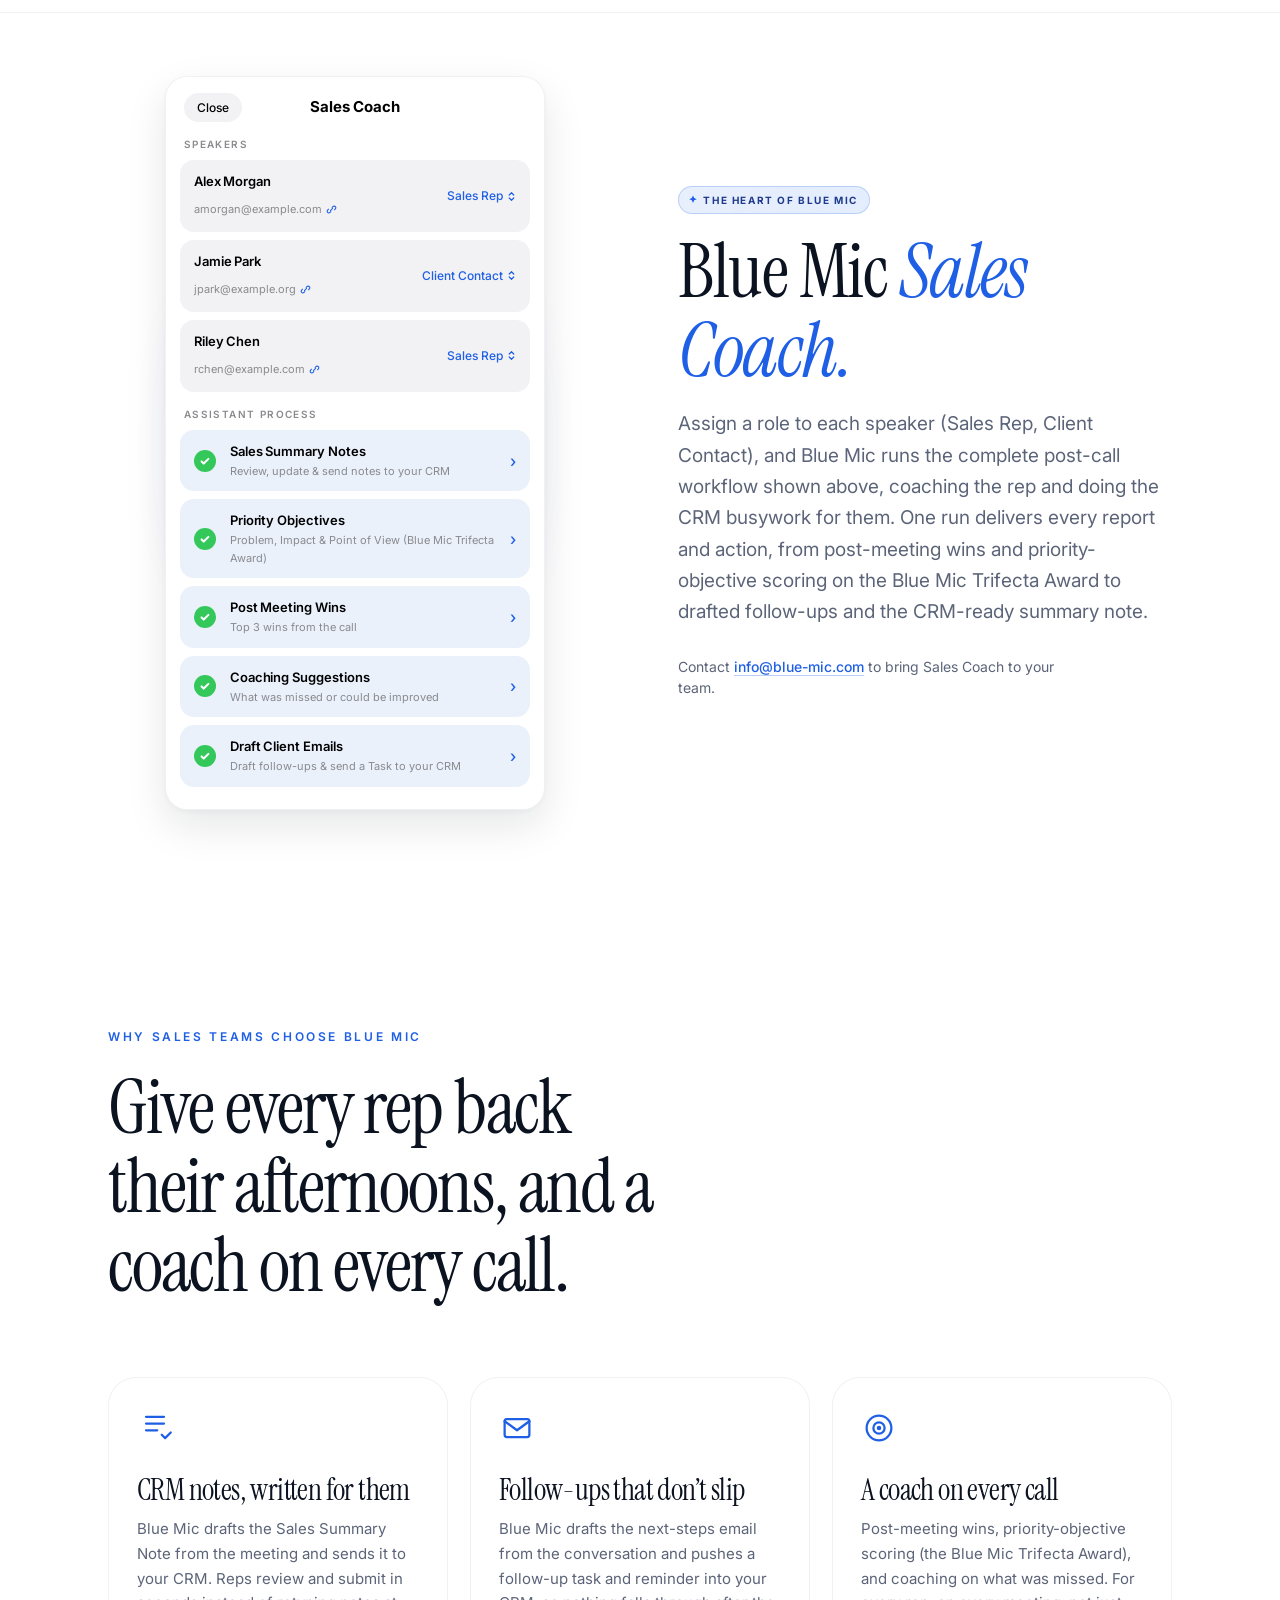
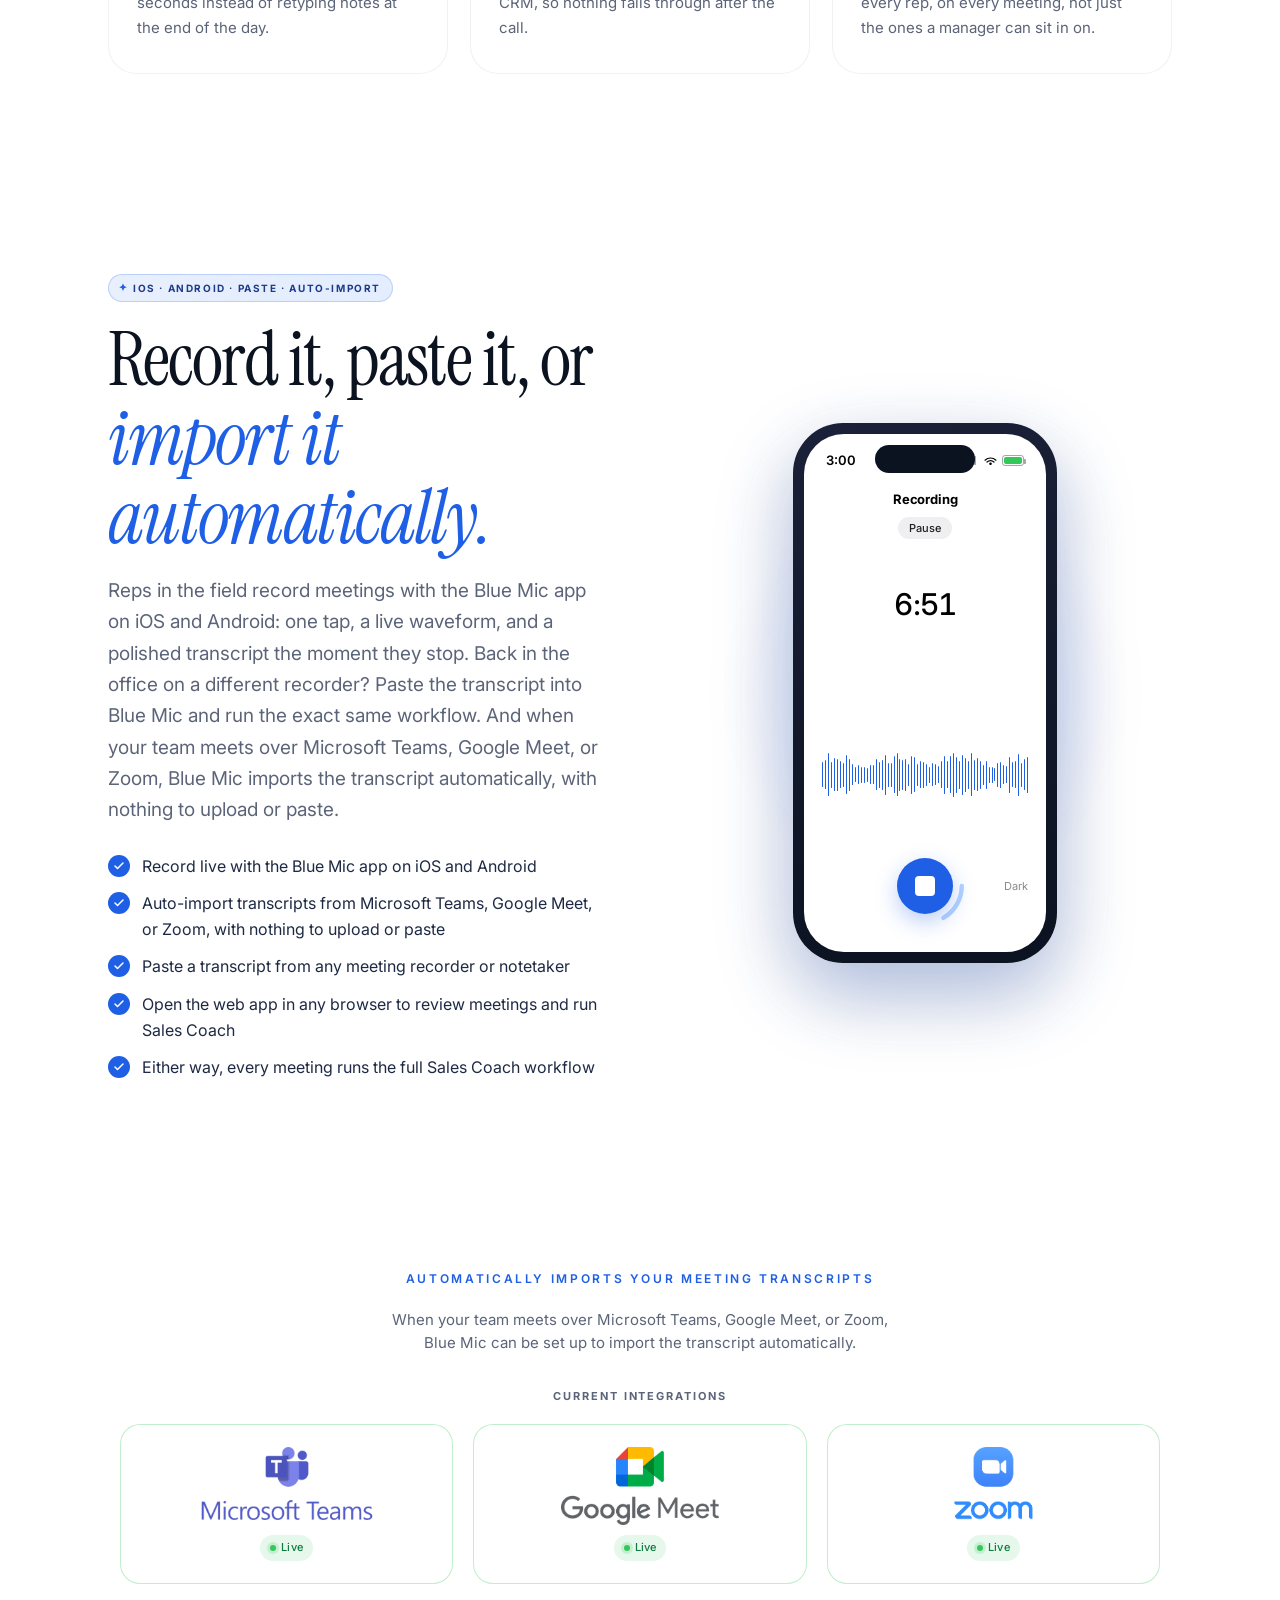
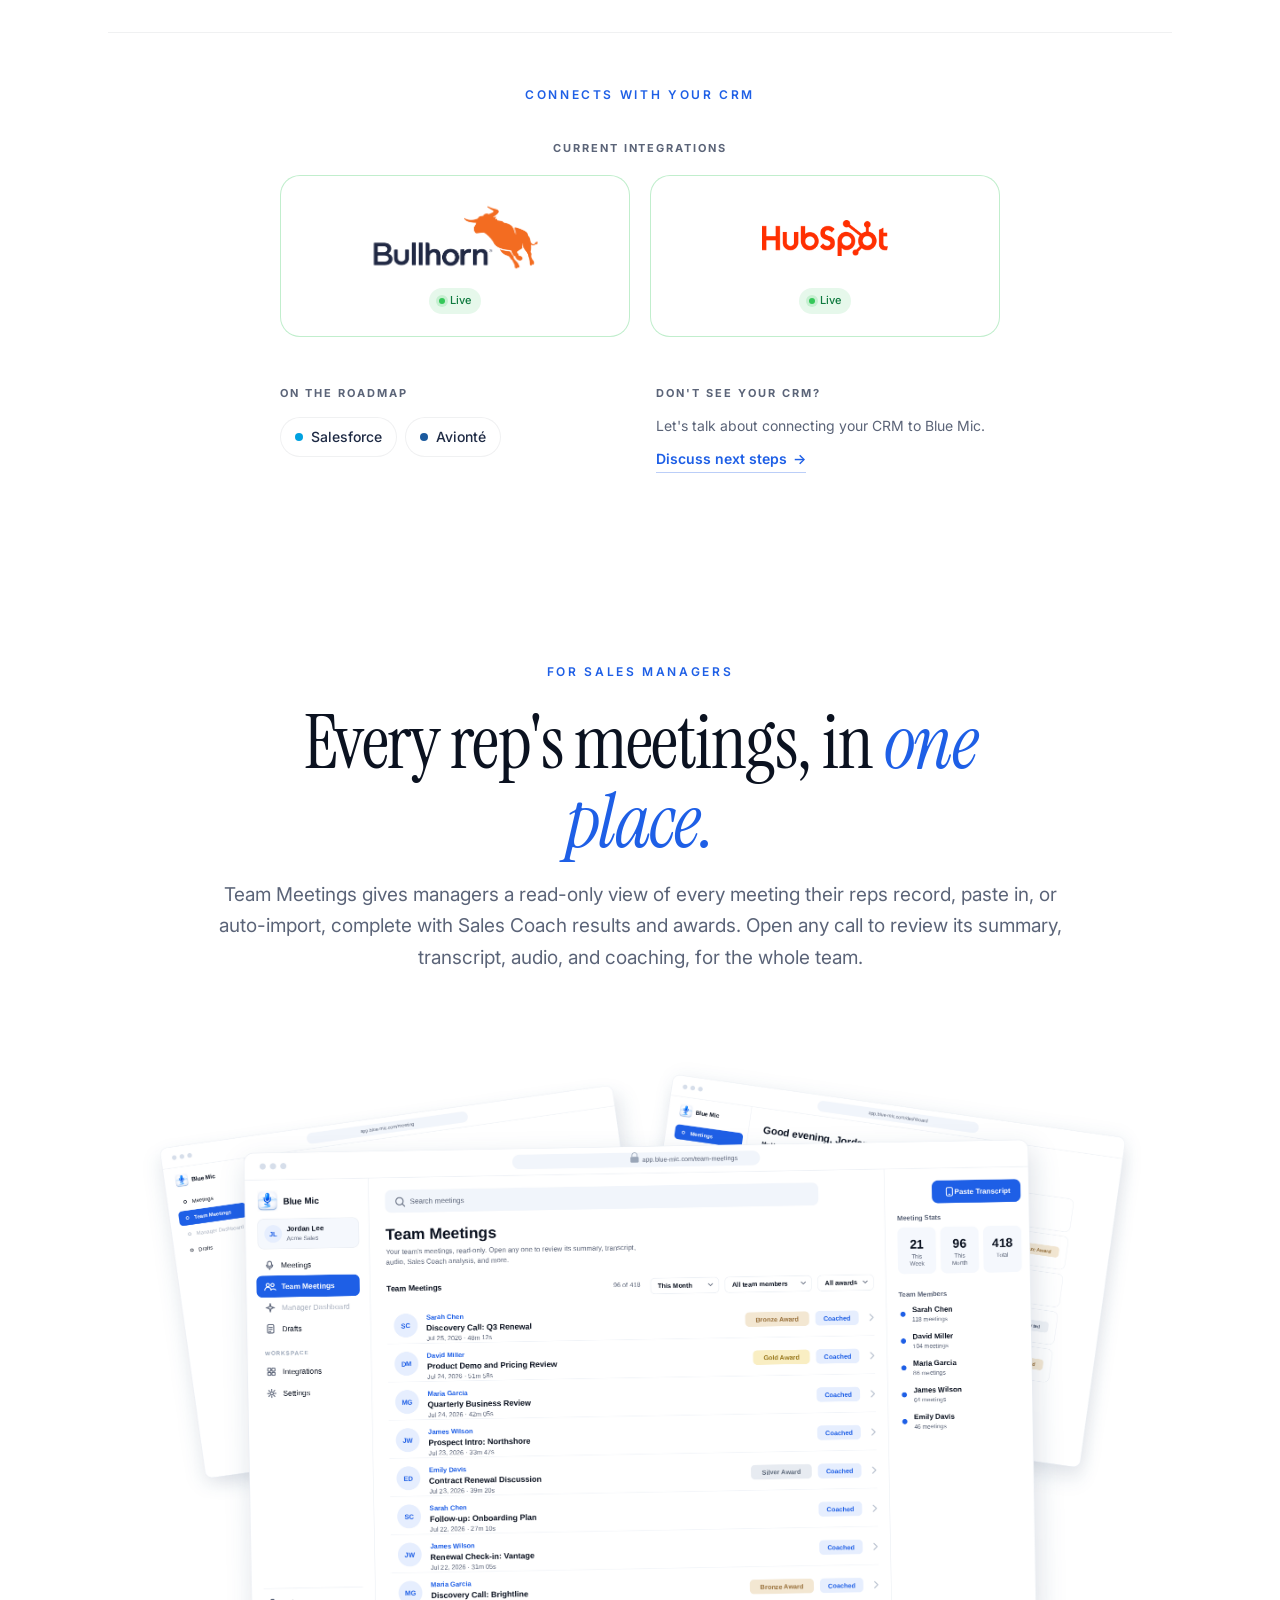
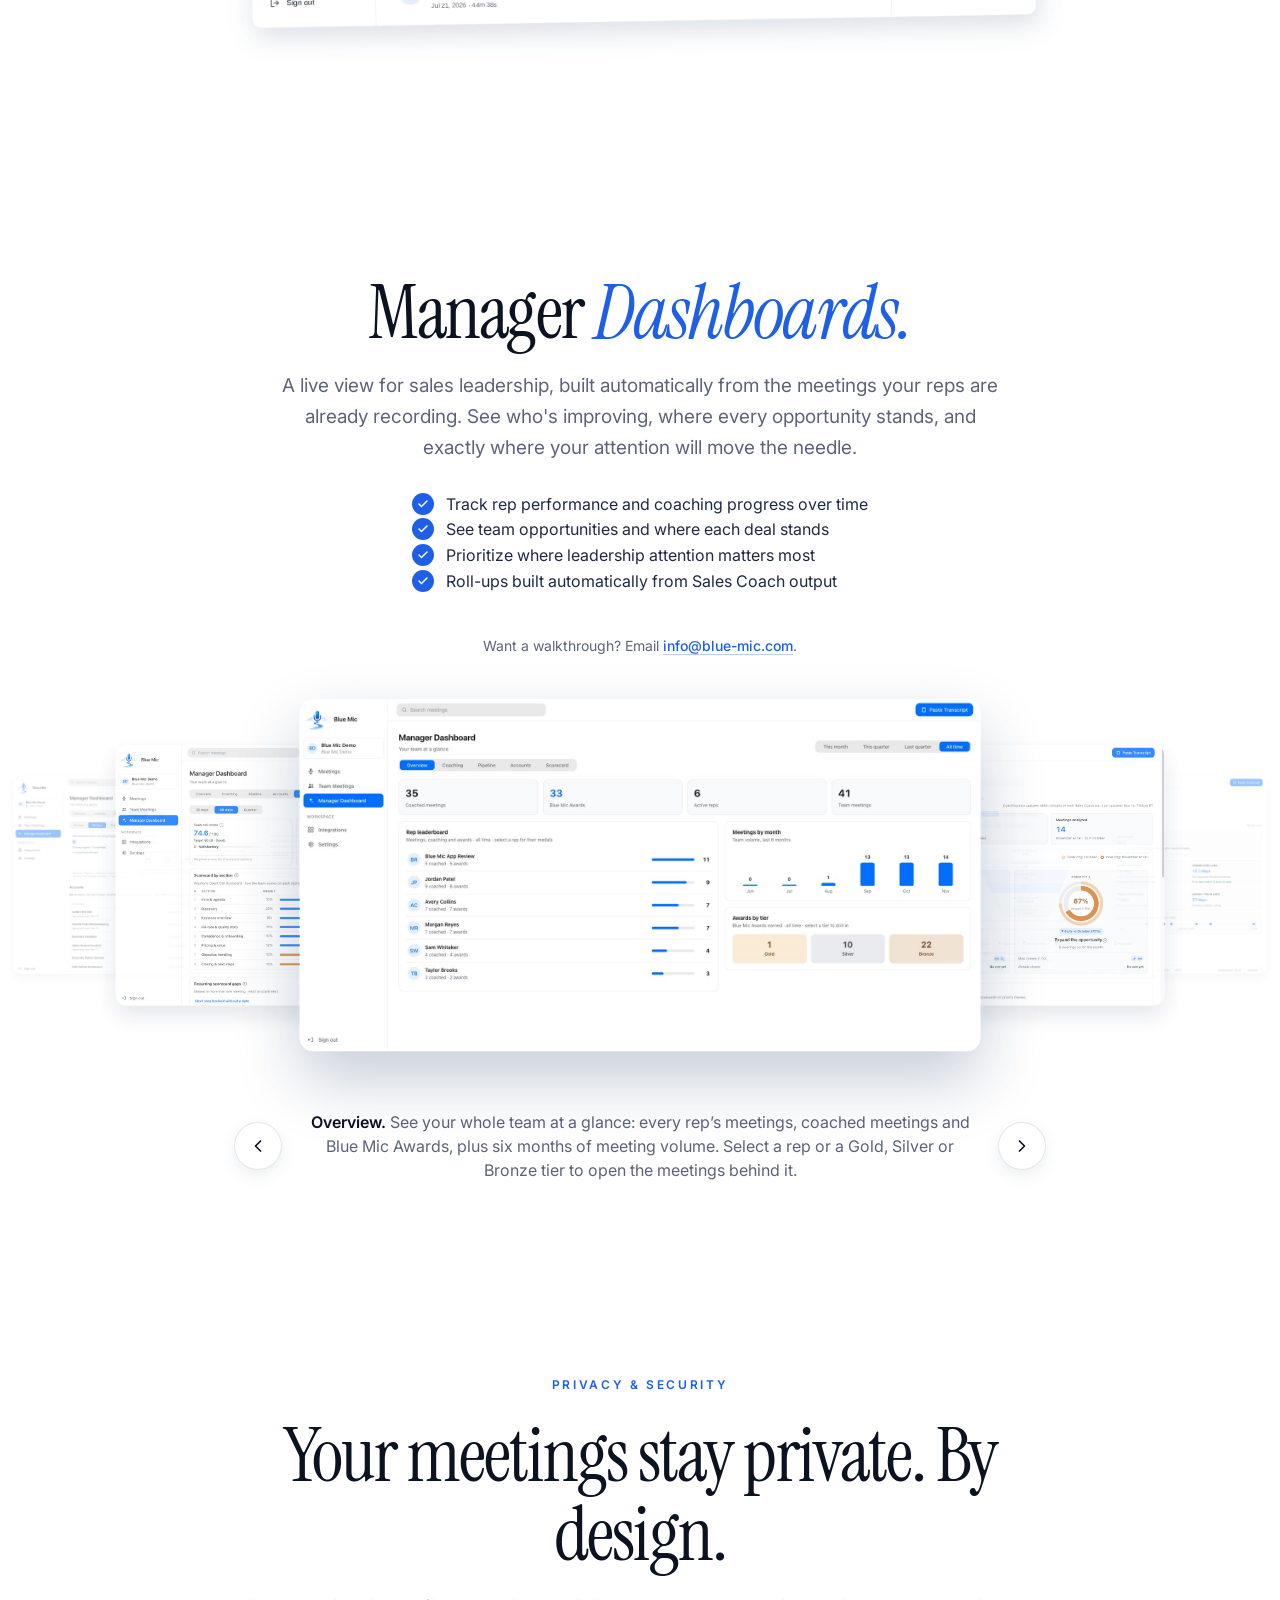
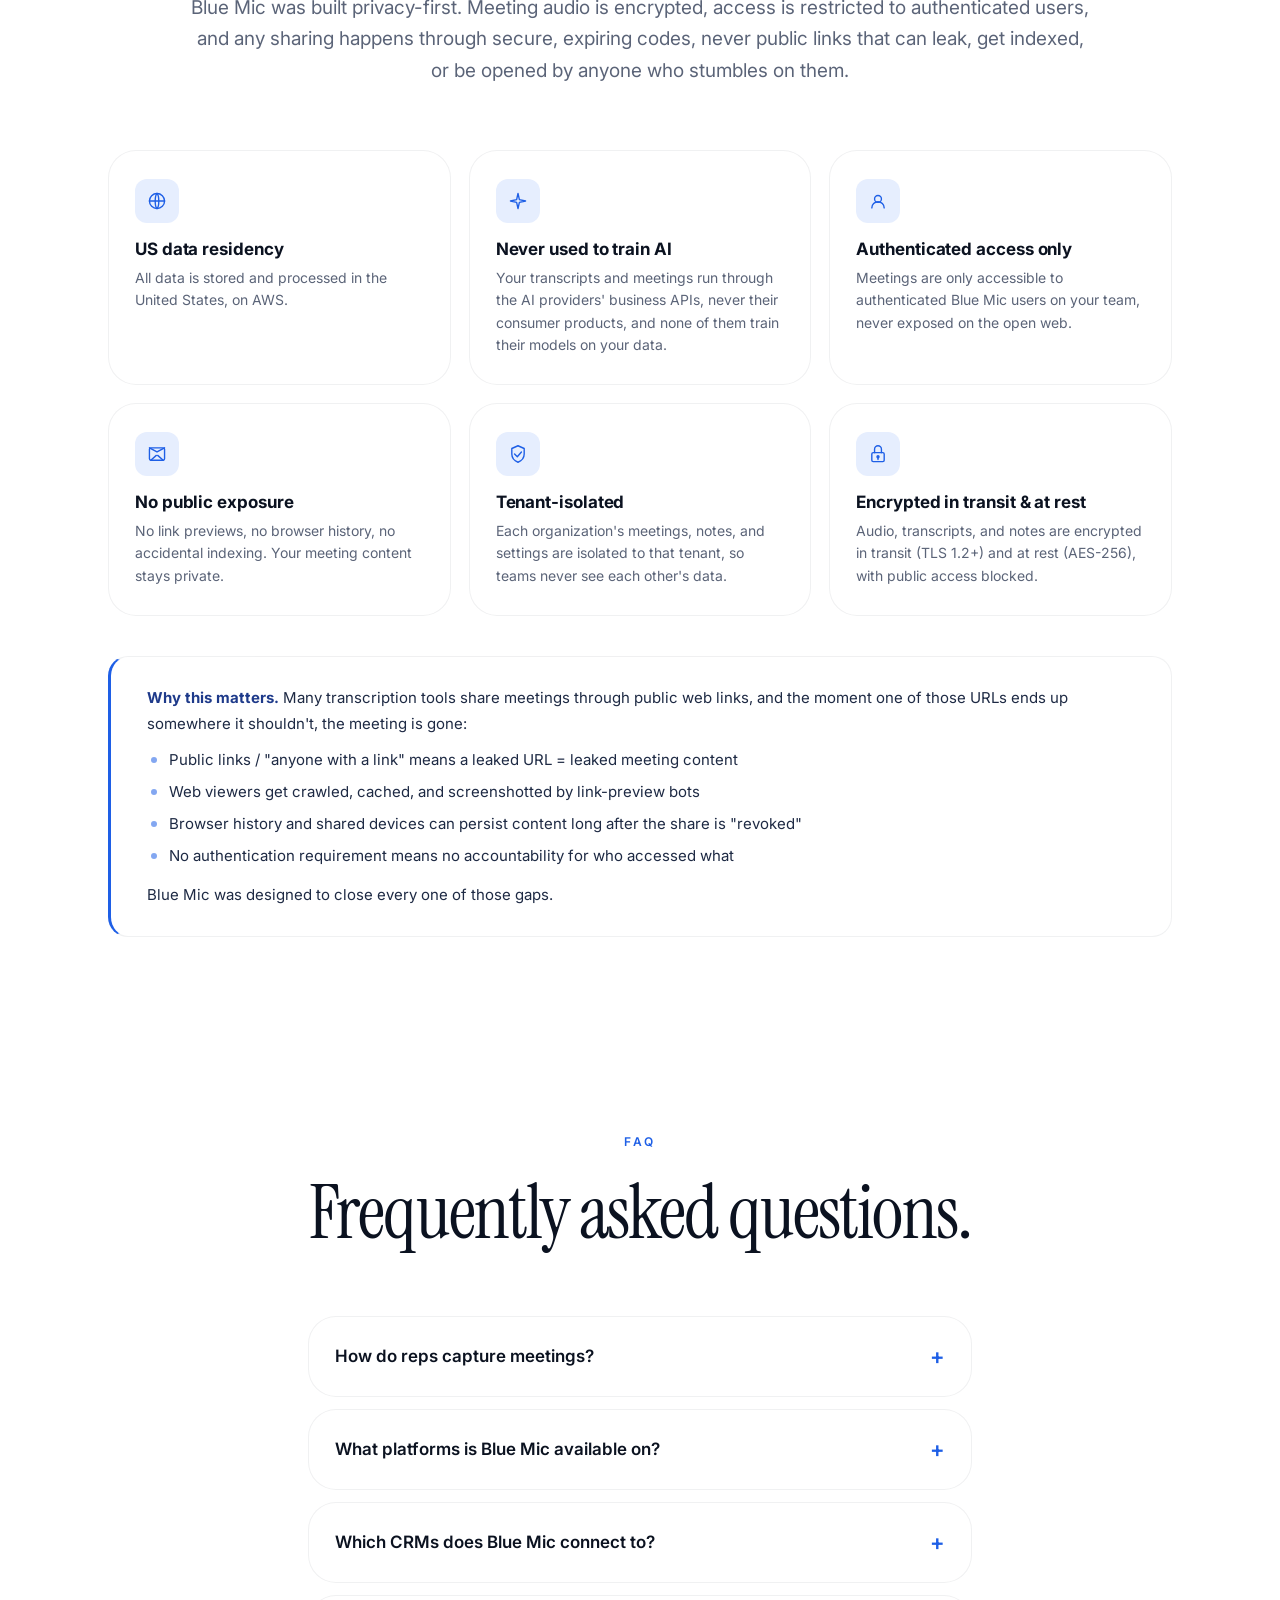
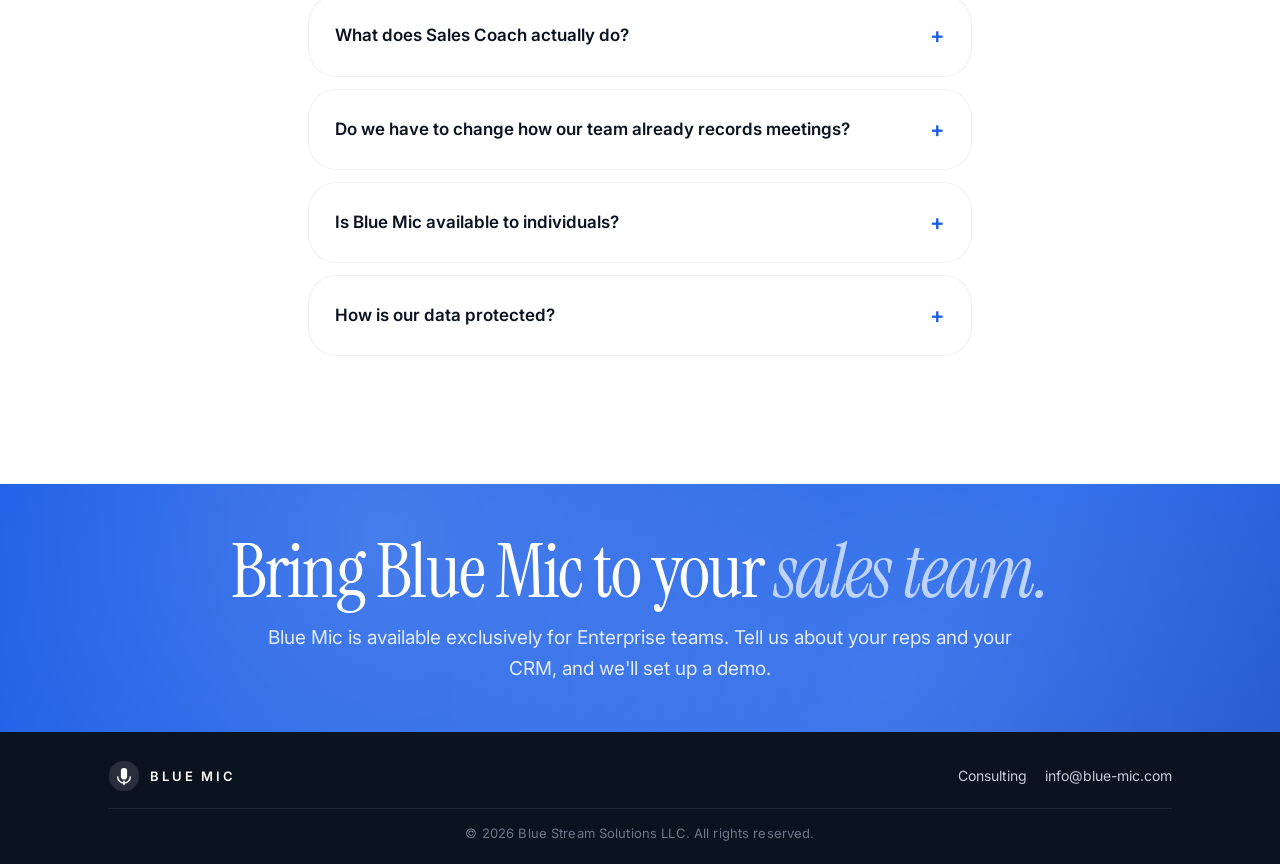
==== commit 798622f3: "Add files via upload" ====
--- a/index.html
+++ b/index.html
@@ -9,7 +9,13 @@
 <meta property="og:title" content="Blue Stream Solutions | Blue Mic Sales Coaching &amp; CRM Automation for Enterprise Teams" />
 <meta property="og:description" content="Blue Mic, by Blue Stream Solutions: every sales call, coached and in your CRM. It drafts summary notes, follow-up emails, and reminders, and syncs them straight into your CRM." />
 <meta property="og:type" content="website" />
-<meta property="og:image" content="https://bluestreamsolutions.com/blue-mic-workflow.png" />
+<meta property="og:image" content="https://bluestreamsolutions.com/bluestream-og.jpg" />
+<meta property="og:image:width" content="1200" />
+<meta property="og:image:height" content="630" />
+<meta property="og:image:alt" content="Blue Stream Solutions: make information easier to capture, understand, optimize, and act on. Home of Blue Mic, AI sales coaching and CRM automation." />
+<meta property="og:site_name" content="Blue Stream Solutions" />
+<meta name="twitter:card" content="summary_large_image" />
+<meta name="twitter:image" content="https://bluestreamsolutions.com/bluestream-og.jpg" />
 <meta property="og:url" content="https://bluestreamsolutions.com/" />
 <link rel="canonical" href="https://bluestreamsolutions.com/" />
 <link rel="icon" type="image/png" href="favicon.png" />
